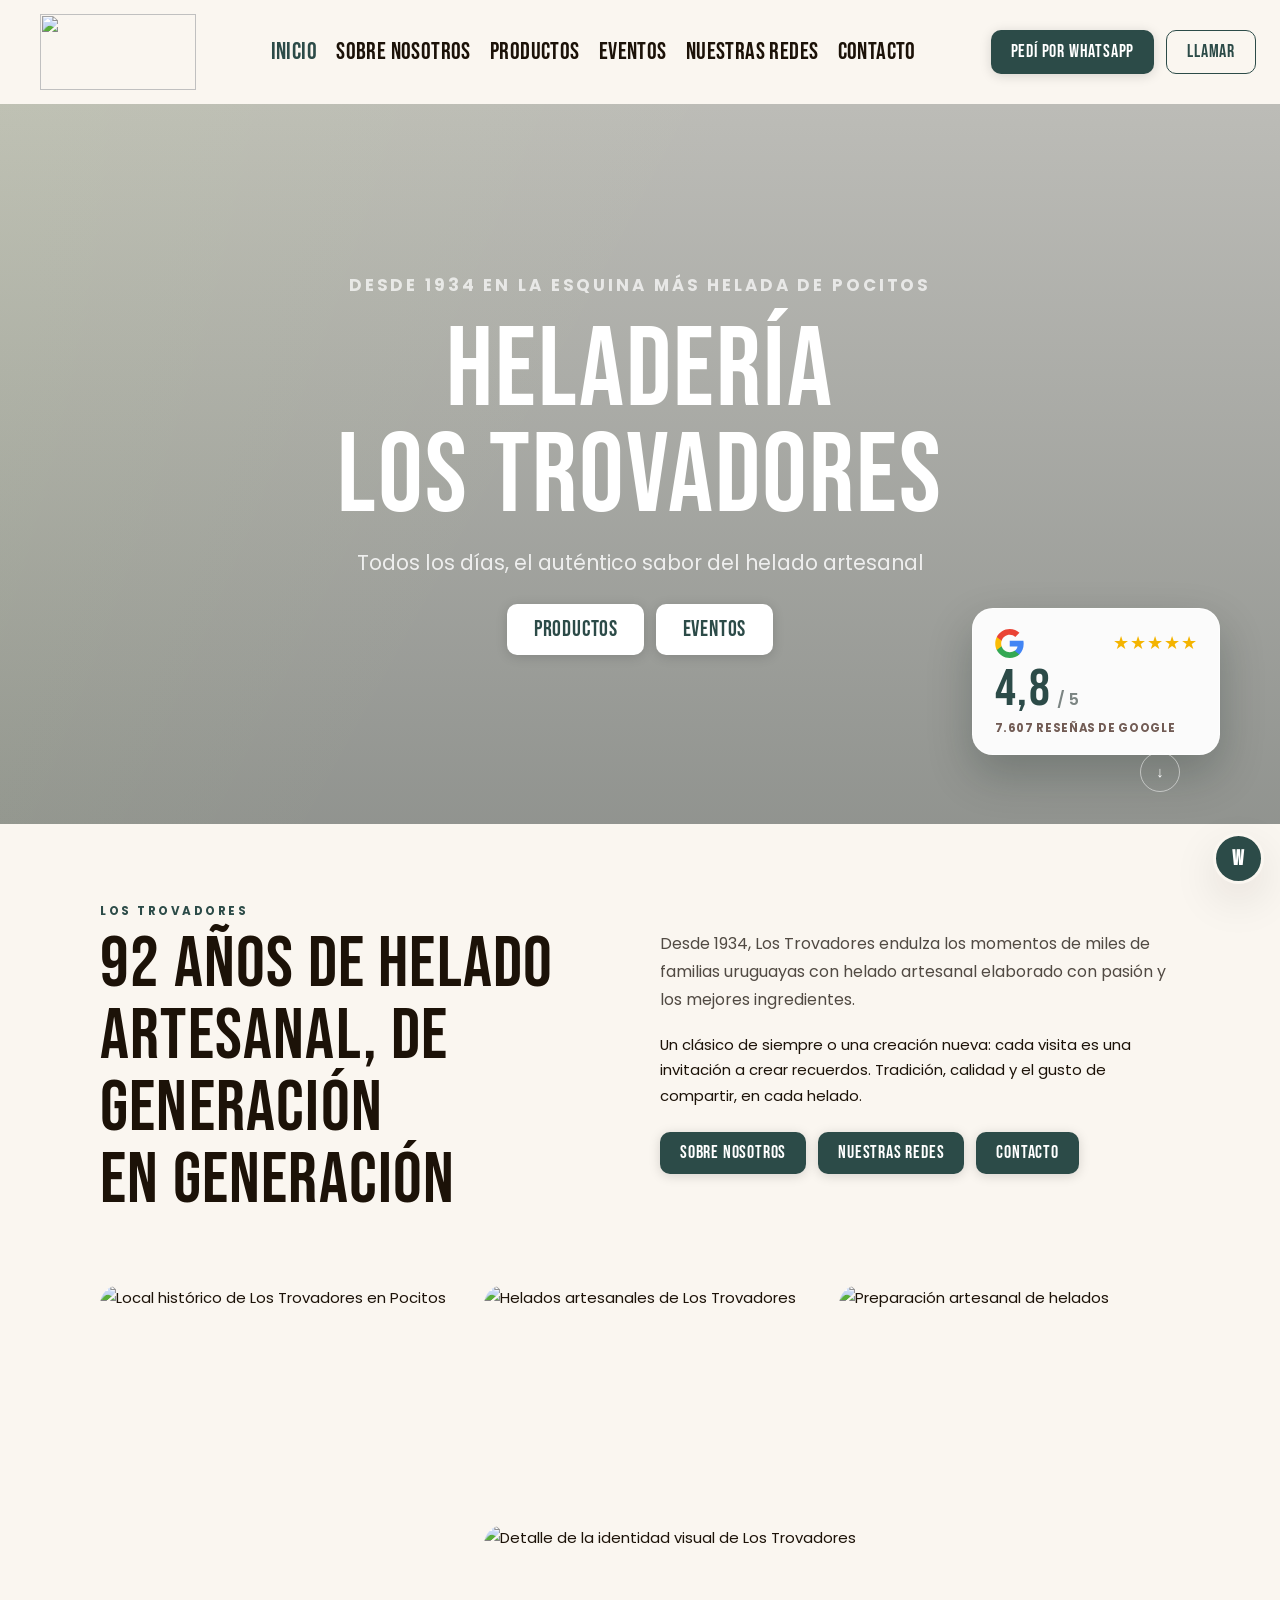
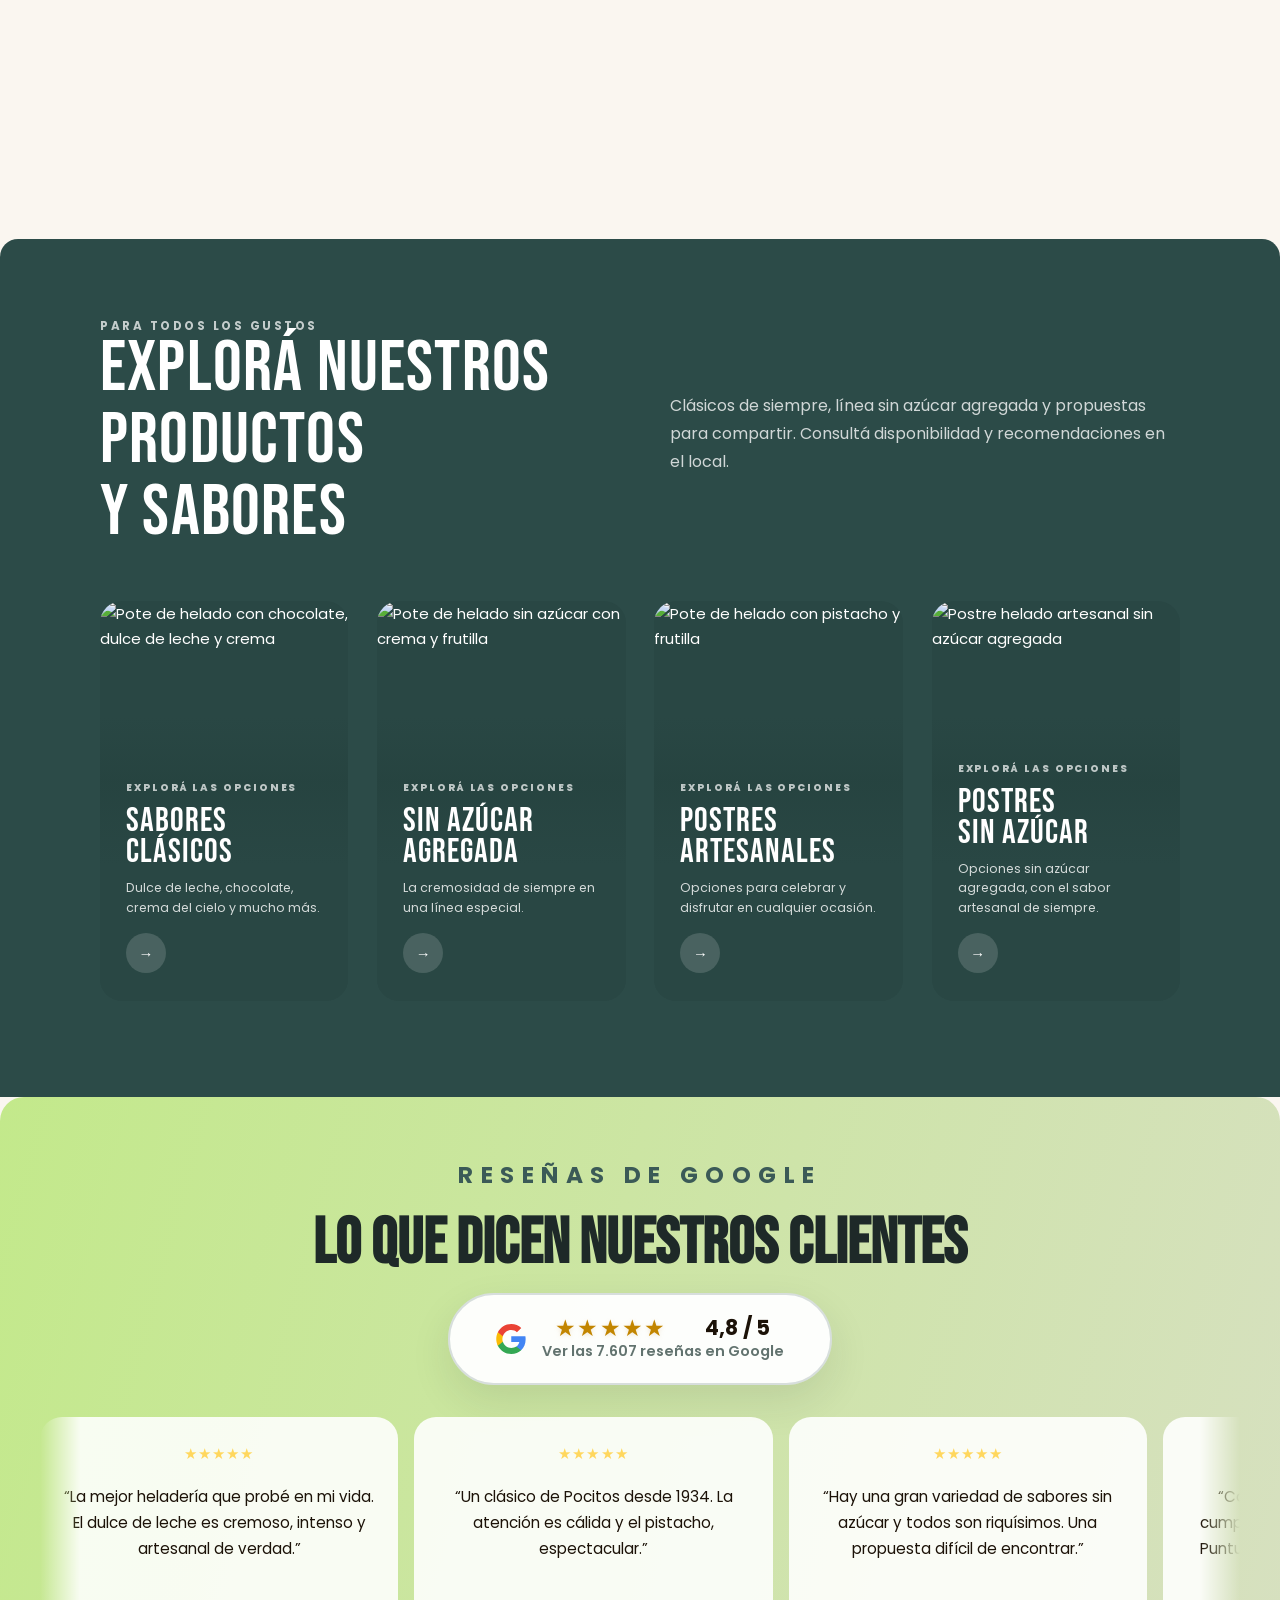
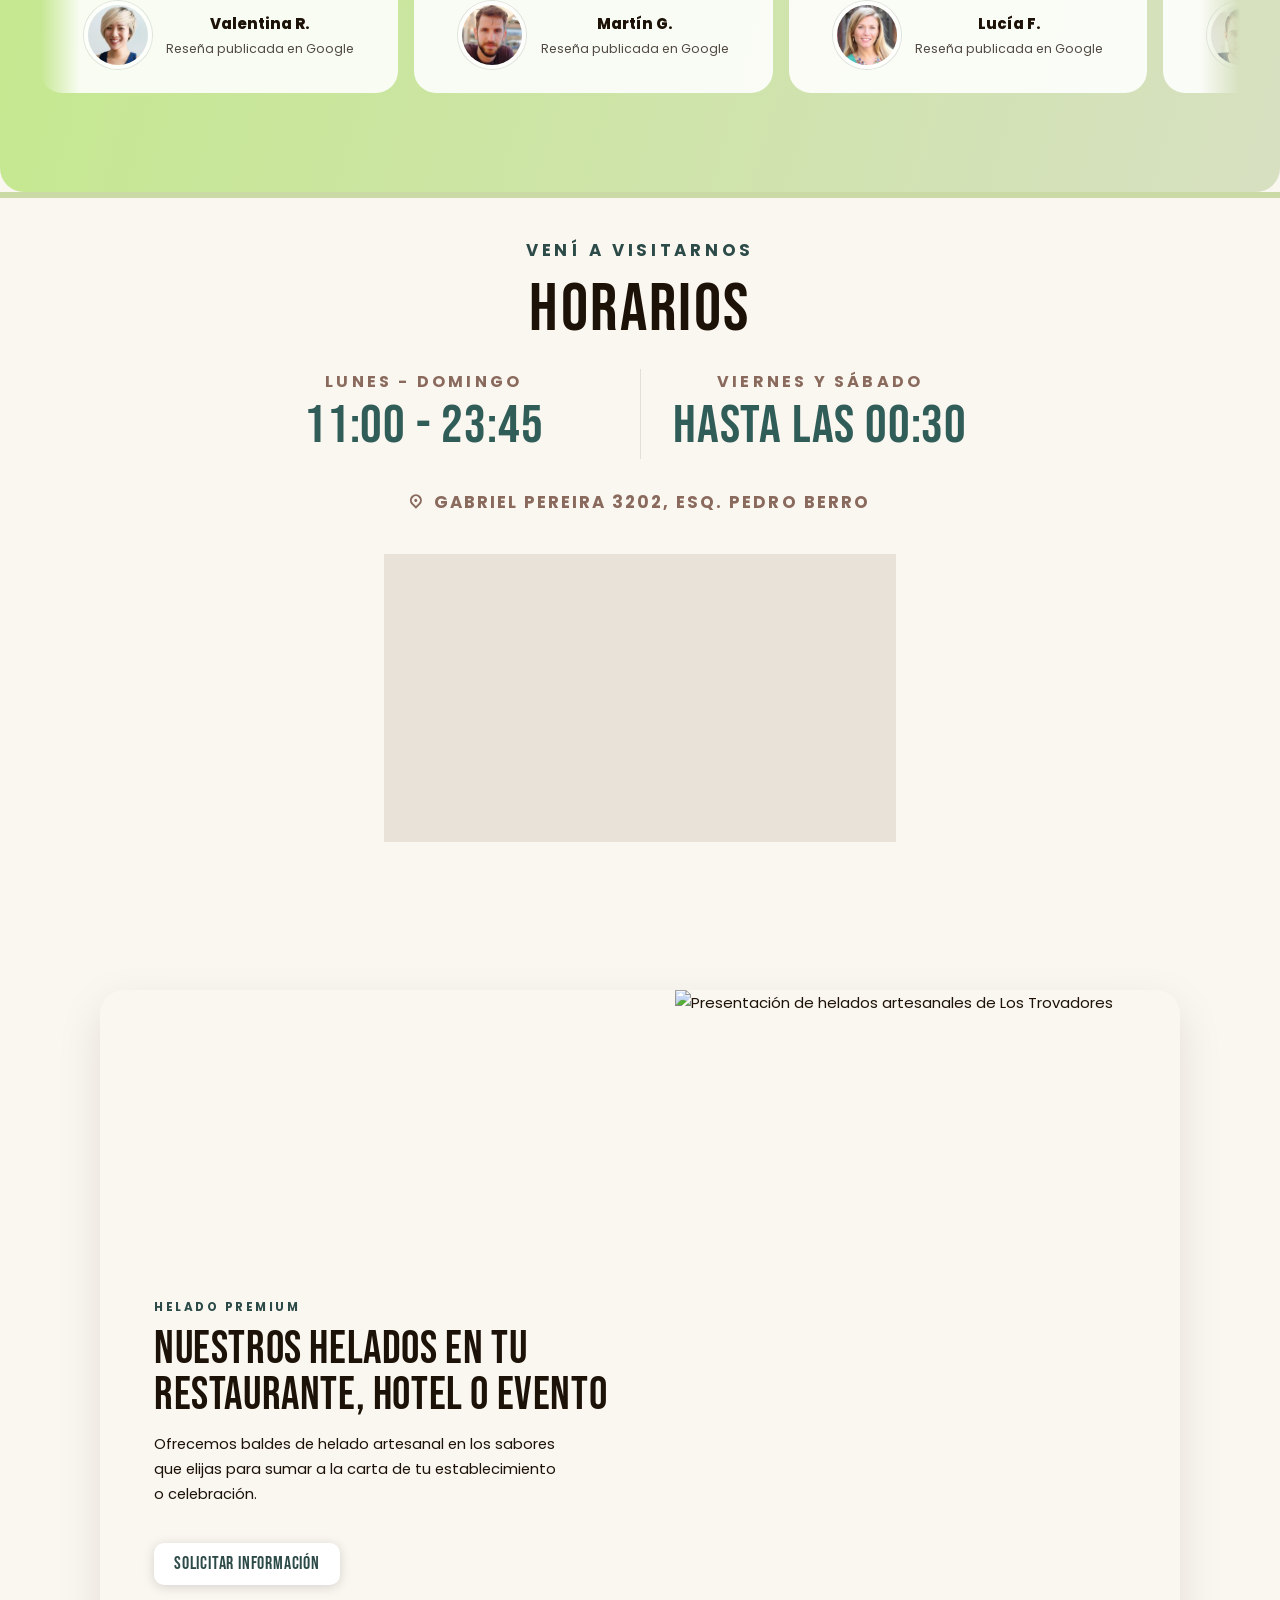
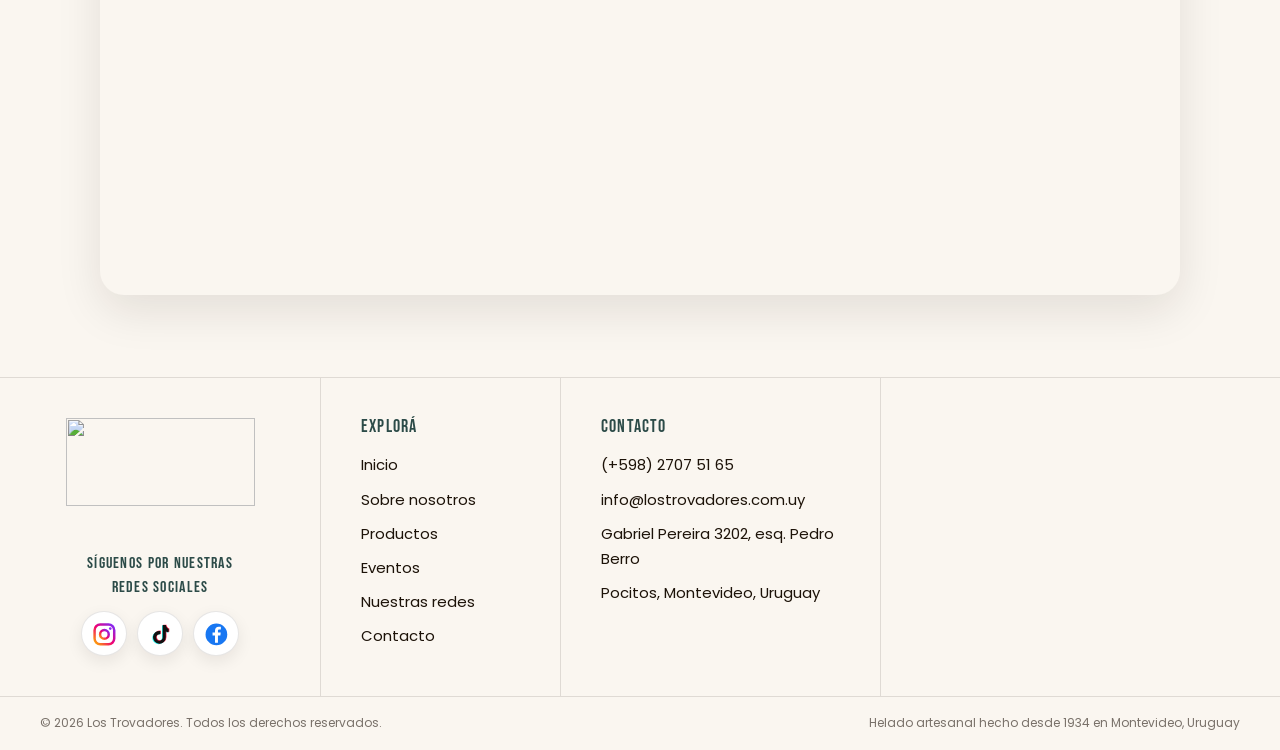
==== index.html @ 96ba6164 "Actualizar sitio Webtrova" ====
<!doctype html>
<html lang="es-UY">
  <head>
    <meta charset="utf-8">
    <meta name="viewport" content="width=device-width, initial-scale=1">
    <meta
      name="description"
      content="Heladería artesanal en Pocitos desde 1934. Descubrí los sabores, postres y propuestas para eventos de Los Trovadores."
    >
    <meta name="theme-color" content="#153a36">
    <meta property="og:type" content="website">
    <meta property="og:locale" content="es_UY">
    <meta property="og:site_name" content="Heladería Los Trovadores">
    <meta property="og:title" content="Heladería Los Trovadores | Artesanal desde 1934">
    <meta
      property="og:description"
      content="El auténtico sabor del helado artesanal en la esquina más helada de Pocitos."
    >
    <meta property="og:image" content="https://lostrovadores.com.uy/assets/og.png">
    <meta property="og:image:alt" content="Los Trovadores, heladería artesanal desde 1934">
    <meta name="twitter:card" content="summary_large_image">
    <link rel="canonical" href="https://lostrovadores.com.uy/">
    <link rel="stylesheet" href="assets/styles.css">
    <title>Heladería Los Trovadores | Helado artesanal en Pocitos</title>
    <script type="application/ld+json">
      {
        "@context": "https://schema.org",
        "@type": ["IceCreamShop", "LocalBusiness"],
        "name": "Heladería Los Trovadores",
        "description": "Heladería artesanal en Pocitos desde 1934.",
        "url": "https://lostrovadores.com.uy/",
        "telephone": "+59827075165",
        "email": "info@lostrovadores.com.uy",
        "foundingDate": "1934",
        "address": {
          "@type": "PostalAddress",
          "streetAddress": "Gabriel Pereira 3202, esquina Pedro Berro",
          "addressLocality": "Montevideo",
          "addressRegion": "Montevideo",
          "addressCountry": "UY"
        },
        "sameAs": [
          "https://www.instagram.com/heladerialostrovadores/",
          "https://www.facebook.com/heladeria.lostrovadores",
          "https://www.tiktok.com/@heladerialostrovadores"
        ],
        "openingHoursSpecification": [
          {
            "@type": "OpeningHoursSpecification",
            "dayOfWeek": [
              "Monday",
              "Tuesday",
              "Wednesday",
              "Thursday",
              "Sunday"
            ],
            "opens": "11:00",
            "closes": "23:45"
          },
          {
            "@type": "OpeningHoursSpecification",
            "dayOfWeek": ["Friday", "Saturday"],
            "opens": "11:00",
            "closes": "00:30"
          }
        ]
      }
    </script>
    <script src="assets/components.js" defer></script>
    <script src="assets/main.js" defer></script>
  </head>
  <body data-page="inicio">
    <site-header></site-header>

    <main id="contenido">
      <section
        class="hero"
        style="--hero-image: url('https://framerusercontent.com/images/xLcZlOg9eMD724HGC62vazBzBk.jpg?height=1080&width=1920')"
        aria-labelledby="titulo-principal"
      >
        <div class="container hero__content">
          <div class="hero__copy">
            <span class="eyebrow">Desde 1934 en la esquina más helada de Pocitos</span>
            <h1 class="display-title" id="titulo-principal">
              Heladería<br>Los Trovadores
            </h1>
            <p class="hero__lead">
              Todos los días, el auténtico sabor del helado artesanal
            </p>
            <div class="button-row">
              <a class="button button--light" href="productos.html">PRODUCTOS</a>
              <a class="button button--light" href="eventos.html">EVENTOS</a>
            </div>
          </div>
          <a
            class="hero__meta"
            href="https://share.google/g5HVUBpzcsd5Ws56V"
            target="_blank"
            rel="noopener"
            aria-label="Ver las reseñas de Los Trovadores en Google"
          >
            <span class="hero__google-top">
              <img
                src="assets/google-g.svg"
                alt=""
                width="30"
                height="30"
              >
              <span class="hero__stars" aria-hidden="true">★★★★★</span>
            </span>
            <span class="hero__rating">
              <strong class="hero__score" data-google-rating-value>4,8</strong>
              <span>/ 5</span>
            </span>
            <span class="hero__review-label">
              <span data-google-review-count>7.607 reseñas</span> de Google
            </span>
          </a>
        </div>
        <a class="scroll-cue" href="#historia" aria-label="Continuar hacia nuestra historia">↓</a>
      </section>

      <section class="section" id="historia">
        <div class="container">
          <div class="history-intro">
            <div class="stack reveal">
              <span class="eyebrow">Los Trovadores</span>
              <h2 class="section-title">
                <span data-years-since>92</span> años de helado artesanal,
                de generación en generación
              </h2>
            </div>
            <div class="history-copy reveal">
              <p class="lead">
                Desde 1934, Los Trovadores endulza los momentos de miles de
                familias uruguayas con helado artesanal elaborado con pasión y
                los mejores ingredientes.
              </p>
              <p>
                Un clásico de siempre o una creación nueva: cada visita es una
                invitación a crear recuerdos. Tradición, calidad y el gusto de
                compartir, en cada helado.
              </p>
              <div class="button-row">
                <a class="button" href="sobre-nosotros.html">Sobre nosotros</a>
                <a class="button" href="nuestras-redes.html">Nuestras redes</a>
                <a class="button" href="contacto.html">Contacto</a>
              </div>
            </div>
          </div>
          <div class="history-gallery reveal">
            <figure class="history-gallery__main">
              <img
                src="https://framerusercontent.com/images/WuEVEBK05A682aDUcIZg41OErCg.jpg?scale-down-to=1024&width=1206&height=1207"
                alt="Local histórico de Los Trovadores en Pocitos"
                width="1206"
                height="1207"
                loading="lazy"
              >
            </figure>
            <figure>
              <img
                src="https://framerusercontent.com/images/QqnQxNs3JbTOHIs84QcMrcyNIo.png?scale-down-to=1024&width=1700&height=1150"
                alt="Helados artesanales de Los Trovadores"
                width="1700"
                height="1150"
                loading="lazy"
              >
            </figure>
            <figure>
              <img
                src="https://framerusercontent.com/images/IWJgQJa4BXL2USO2zlEw7VdBsc.jpg?scale-down-to=1024&width=7360&height=4912"
                alt="Preparación artesanal de helados"
                width="7360"
                height="4912"
                loading="lazy"
              >
            </figure>
            <figure class="history-gallery__wide">
              <img
                src="https://framerusercontent.com/images/Q09mhuqXKcaIkXn3WHVzGgBMk.png?scale-down-to=2048&width=2288&height=654"
                alt="Detalle de la identidad visual de Los Trovadores"
                width="2288"
                height="654"
                loading="lazy"
              >
            </figure>
          </div>
        </div>
      </section>

      <section class="section section--forest" aria-labelledby="productos-titulo">
        <div class="container">
          <div class="reveal">
            <span class="eyebrow">Para todos los gustos</span>
            <h2 class="section-title" id="productos-titulo">
              Explorá nuestros productos y sabores
            </h2>
            <p class="lead">
              Clásicos de siempre, línea sin azúcar agregada y propuestas para
              compartir. Consultá disponibilidad y recomendaciones en el local.
            </p>
          </div>
          <div class="cards">
            <a class="product-card reveal" href="productos.html#sabores">
              <img
                src="https://framerusercontent.com/images/tLF7HAoH3oB400MAR6UXvbUzAg.jpg?scale-down-to=512&width=925&height=631"
                alt="Pote de helado con chocolate, dulce de leche y crema"
                width="925"
                height="631"
                loading="lazy"
              >
              <div class="product-card__body">
                <span class="tag">Explorá las opciones</span>
                <h3>Sabores clásicos</h3>
                <p>Dulce de leche, chocolate, crema del cielo y mucho más.</p>
                <span class="product-card__arrow" aria-hidden="true">→</span>
              </div>
            </a>
            <a class="product-card reveal" href="productos.html#sabores">
              <img
                src="https://framerusercontent.com/images/mAQeorCaGy64Ud2JTo4qqMfhxYg.jpg?scale-down-to=512&width=870&height=593"
                alt="Pote de helado sin azúcar con crema y frutilla"
                width="870"
                height="593"
                loading="lazy"
              >
              <div class="product-card__body">
                <span class="tag">Explorá las opciones</span>
                <h3>Sin azúcar agregada</h3>
                <p>La cremosidad de siempre en una línea especial.</p>
                <span class="product-card__arrow" aria-hidden="true">→</span>
              </div>
            </a>
            <a class="product-card reveal" href="productos.html#sabores">
              <img
                src="https://framerusercontent.com/images/YqGpZfw3667mxuyRanqvlgAY8I.jpg?scale-down-to=512&width=910&height=620"
                alt="Pote de helado con pistacho y frutilla"
                width="910"
                height="620"
                loading="lazy"
              >
              <div class="product-card__body">
                <span class="tag">Explorá las opciones</span>
                <h3>Postres artesanales</h3>
                <p>Opciones para celebrar y disfrutar en cualquier ocasión.</p>
                <span class="product-card__arrow" aria-hidden="true">→</span>
              </div>
            </a>
            <a class="product-card reveal" href="productos.html#sabores">
              <img
                src="https://framerusercontent.com/images/YqGpZfw3667mxuyRanqvlgAY8I.jpg?scale-down-to=512&width=910&height=620"
                alt="Postre helado artesanal sin azúcar agregada"
                width="910"
                height="620"
                loading="lazy"
              >
              <div class="product-card__body">
                <span class="tag">Explorá las opciones</span>
                <h3>Postres sin azúcar</h3>
                <p>Opciones sin azúcar agregada, con el sabor artesanal de siempre.</p>
                <span class="product-card__arrow" aria-hidden="true">→</span>
              </div>
            </a>
          </div>
        </div>
      </section>

      <section
        class="section section--lime reviews-section"
        aria-labelledby="resenas-titulo"
      >
        <div class="container">
          <div class="reviews-head reveal">
            <div>
              <span class="eyebrow">Reseñas de Google</span>
              <h2 class="section-title" id="resenas-titulo">
                Lo que dicen nuestros clientes
              </h2>
            </div>
          </div>
          <div class="reviews-summary-row reveal">
            <a
              class="review-summary"
              href="https://share.google/g5HVUBpzcsd5Ws56V"
              target="_blank"
              rel="noopener"
              aria-label="Ver todas las reseñas de Los Trovadores en Google"
            >
              <span class="review-summary__logo" aria-hidden="true">
                <img
                  src="assets/google-g.svg"
                  alt=""
                  width="32"
                  height="32"
                >
              </span>
              <span class="review-summary__copy">
                <span class="review-summary__stars" aria-hidden="true">
                  <i>★</i><i>★</i><i>★</i><i>★</i><i>★</i>
                </span>
                <strong data-google-rating>4,8 / 5</strong>
                <small>
                  Ver las
                  <span data-google-review-count>7.607 reseñas</span>
                  en Google
                </small>
              </span>
            </a>
          </div>
          <p
            class="reviews-note"
            data-google-status
            role="status"
            aria-live="polite"
          >
            Últimas reseñas de Google, ordenadas por fecha.
          </p>
          <div
            class="review-marquee"
            role="region"
            tabindex="0"
            aria-label="Reseñas destacadas en movimiento continuo; enfocá esta sección para pausar"
          >
            <div class="review-track" data-google-reviews>
              <article class="review-card">
                <div class="hero__stars" aria-label="5 de 5 estrellas">★★★★★</div>
                <blockquote>
                  “La mejor heladería que probé en mi vida. El dulce de leche es
                  cremoso, intenso y artesanal de verdad.”
                </blockquote>
                <div class="review-author">
                  <img
                    src="assets/resenas/valentina-r.jpg"
                    alt=""
                    width="128"
                    height="128"
                    loading="lazy"
                  >
                  <div>
                    <cite>Valentina R.</cite>
                    <small>Reseña publicada en Google</small>
                  </div>
                </div>
              </article>
              <article class="review-card">
                <div class="hero__stars" aria-label="5 de 5 estrellas">★★★★★</div>
                <blockquote>
                  “Un clásico de Pocitos desde 1934. La atención es cálida y el
                  pistacho, espectacular.”
                </blockquote>
                <div class="review-author">
                  <img
                    src="assets/resenas/martin-g.jpg"
                    alt=""
                    width="128"
                    height="128"
                    loading="lazy"
                  >
                  <div>
                    <cite>Martín G.</cite>
                    <small>Reseña publicada en Google</small>
                  </div>
                </div>
              </article>
              <article class="review-card">
                <div class="hero__stars" aria-label="5 de 5 estrellas">★★★★★</div>
                <blockquote>
                  “Hay una gran variedad de sabores sin azúcar y todos son
                  riquísimos. Una propuesta difícil de encontrar.”
                </blockquote>
                <div class="review-author">
                  <img
                    src="assets/resenas/lucia-f.jpg"
                    alt=""
                    width="128"
                    height="128"
                    loading="lazy"
                  >
                  <div>
                    <cite>Lucía F.</cite>
                    <small>Reseña publicada en Google</small>
                  </div>
                </div>
              </article>
              <article class="review-card">
                <div class="hero__stars" aria-label="5 de 5 estrellas">★★★★★</div>
                <blockquote>
                  “Contratamos el servicio para un cumpleaños y fue el éxito de
                  la fiesta. Puntuales y con el helado impecable.”
                </blockquote>
                <div class="review-author">
                  <img
                    src="assets/resenas/diego-p.jpg"
                    alt=""
                    width="128"
                    height="128"
                    loading="lazy"
                  >
                  <div>
                    <cite>Diego P.</cite>
                    <small>Reseña publicada en Google</small>
                  </div>
                </div>
              </article>
              <article class="review-card">
                <div class="hero__stars" aria-label="5 de 5 estrellas">★★★★★</div>
                <blockquote>
                  “Fuimos en familia y cada uno encontró su sabor. La frutilla y
                  el chocolate fueron nuestros favoritos.”
                </blockquote>
                <div class="review-author">
                  <img
                    src="assets/resenas/sofia-m.jpg"
                    alt=""
                    width="128"
                    height="128"
                    loading="lazy"
                  >
                  <div>
                    <cite>Sofía M.</cite>
                    <small>Reseña publicada en Google</small>
                  </div>
                </div>
              </article>
              <article class="review-card">
                <div class="hero__stars" aria-label="5 de 5 estrellas">★★★★★</div>
                <blockquote>
                  “Excelente atención y muy buena calidad. Se nota la tradición
                  en cada gusto; siempre volvemos.”
                </blockquote>
                <div class="review-author">
                  <img
                    src="assets/resenas/rodrigo-s.jpg"
                    alt=""
                    width="128"
                    height="128"
                    loading="lazy"
                  >
                  <div>
                    <cite>Rodrigo S.</cite>
                    <small>Reseña publicada en Google</small>
                  </div>
                </div>
              </article>
            </div>
          </div>
        </div>
      </section>

      <section class="section visit-hours-section" aria-labelledby="visita-titulo">
        <div class="container visit-section reveal">
          <div class="visit-section__header">
            <span class="eyebrow">Vení a visitarnos</span>
            <h2 class="section-title section-title--small" id="visita-titulo">
              Horarios
            </h2>
          </div>
          <div class="visit-section__grid">
            <div class="visit-section__copy">
              <dl class="hours-list">
                <div>
                  <dt>Lunes - Domingo</dt>
                  <dd>11:00 - 23:45</dd>
                </div>
                <div>
                  <dt>Viernes y Sábado</dt>
                  <dd>Hasta las 00:30</dd>
                </div>
              </dl>
              <address>
                <a
                  class="visit-address"
                  href="https://www.google.com/maps/search/?api=1&query=Helader%C3%ADa+Los+Trovadores+Gabriel+Pereira+3202+Montevideo"
                  target="_blank"
                  rel="noopener"
                >
                  <span class="visit-address__pin" aria-hidden="true"></span>
                  <span>Gabriel Pereira 3202, esq. Pedro Berro</span>
                </a>
              </address>
            </div>
            <div class="map-embed">
              <iframe
                src="https://maps.google.com/maps?q=Gabriel%20Pereira%203202%20Montevideo&t=&z=15&ie=UTF8&iwloc=&output=embed"
                title="Mapa de Heladería Los Trovadores"
                loading="lazy"
                referrerpolicy="no-referrer-when-downgrade"
              ></iframe>
            </div>
          </div>
        </div>
      </section>

      <business-cta></business-cta>
    </main>

    <site-footer></site-footer>
  </body>
</html>
---- assets/styles.css ----
@import url("https://fonts.googleapis.com/css2?family=Bebas+Neue&family=Poppins:wght@400;500;600;700;800;900&display=swap");

@layer reset, tokens, base, components, sections, utilities, responsive, framer-match;

@layer reset {
  *,
  *::before,
  *::after {
    box-sizing: border-box;
  }

  html {
    scroll-behavior: smooth;
  }

  body,
  h1,
  h2,
  h3,
  p,
  figure,
  blockquote,
  dl,
  dd {
    margin: 0;
  }

  ul,
  ol {
    margin: 0;
    padding: 0;
    list-style: none;
  }

  img,
  picture {
    display: block;
    max-width: 100%;
  }

  button,
  input,
  textarea,
  select {
    font: inherit;
  }

  button,
  a {
    -webkit-tap-highlight-color: transparent;
  }
}

@layer framer-match {
  .section.visit-hours-section {
    padding-block: 2.65rem 5rem;
    background: var(--cream-100);
    border-top: 0.4rem solid #cad9a5;
  }

  .visit-hours-section .visit-section {
    width: min(calc(100% - 2rem), 67.5rem);
    gap: 1.8rem;
  }

  .visit-hours-section .visit-section__header .eyebrow {
    color: var(--forest-900);
    font-family: var(--body);
    font-size: 0.75rem;
    font-weight: 700;
    letter-spacing: 0.22em;
    line-height: 1.2;
    text-transform: uppercase;
  }

  .visit-hours-section .visit-section__header .section-title {
    margin-top: 1.15rem;
    color: var(--ink);
    font-family: var(--display);
    font-size: clamp(3.75rem, 6vw, 4.25rem);
    font-weight: 400;
    letter-spacing: 0.035em;
    line-height: 0.9;
    text-transform: uppercase;
  }

  .visit-hours-section .visit-section__grid {
    display: grid;
    grid-template-columns: 1fr;
    justify-items: center;
    gap: 0.75rem;
  }

  .visit-hours-section .visit-section__copy {
    display: grid;
    width: 100%;
    justify-items: center;
    gap: 2rem;
  }

  .visit-hours-section .hours-list {
    display: grid;
    width: min(100%, 46rem);
    grid-template-columns: repeat(2, minmax(0, 1fr));
  }

  .visit-hours-section .hours-list div {
    display: grid;
    justify-items: center;
    gap: 0.55rem;
    padding: 0.2rem 2rem 0.35rem;
    color: var(--ink);
    border: 0;
    text-align: center;
  }

  .visit-hours-section .hours-list div + div {
    border-left: 1px solid rgb(28 18 8 / 10%);
  }

  .visit-hours-section .hours-list dt {
    color: #896a5d;
    font-family: var(--body);
    font-size: 0.75rem;
    font-weight: 700;
    letter-spacing: 0.2em;
    line-height: 1.2;
    text-transform: uppercase;
  }

  .visit-hours-section .hours-list dd {
    color: #315d58;
    font-family: var(--display);
    font-size: clamp(2.75rem, 5.25vw, 3.35rem);
    font-weight: 400;
    letter-spacing: 0.015em;
    line-height: 1;
    white-space: nowrap;
  }

  .visit-hours-section address {
    color: #896a5d;
    font-family: var(--body);
    font-size: 0.75rem;
    font-weight: 700;
    letter-spacing: 0.16em;
    line-height: 1.35;
    text-transform: uppercase;
  }

  .visit-address {
    display: inline-flex;
    align-items: center;
    justify-content: center;
    gap: 0.7rem;
  }

  .visit-address__pin {
    position: relative;
    width: 0.78rem;
    height: 0.78rem;
    flex: 0 0 auto;
    border: 2px solid currentColor;
    border-radius: 50% 50% 50% 0;
    transform: translateY(-0.12rem) rotate(-45deg);
  }

  .visit-address__pin::after {
    position: absolute;
    top: 50%;
    left: 50%;
    width: 0.2rem;
    height: 0.2rem;
    content: "";
    background: currentColor;
    border-radius: 50%;
    transform: translate(-50%, -50%);
  }

  .visit-hours-section .map-embed,
  .visit-hours-section .map-embed iframe {
    width: min(100%, 37.5rem);
    min-height: 22.5rem;
    border-radius: 0;
    box-shadow: none;
  }

  @media (max-width: 42rem) {
    .section.visit-hours-section {
      padding-block: 2.75rem 4rem;
    }

    .visit-hours-section .visit-section {
      gap: 2.25rem;
    }

    .visit-hours-section .visit-section__header .section-title {
      font-size: clamp(3.35rem, 17vw, 4.1rem);
    }

    .visit-hours-section .visit-section__copy {
      gap: 1.75rem;
    }

    .visit-hours-section .hours-list {
      width: 100%;
      grid-template-columns: 1fr;
      gap: 1.5rem;
    }

    .visit-hours-section .hours-list div {
      padding: 0;
    }

    .visit-hours-section .hours-list div + div {
      padding-top: 1.5rem;
      border-top: 1px solid rgb(28 18 8 / 10%);
      border-left: 0;
    }

    .visit-hours-section .hours-list dd {
      font-size: clamp(2.7rem, 13vw, 3.25rem);
    }

    .visit-hours-section address {
      max-width: 25rem;
      font-size: 0.68rem;
      text-align: center;
    }

    .visit-address {
      align-items: flex-start;
    }

    .visit-hours-section .map-embed,
    .visit-hours-section .map-embed iframe {
      min-height: clamp(18rem, 75vw, 22.5rem);
    }
  }
}

@layer framer-match {
  :root {
    --ink: #1c1208;
    --ink-soft: #514a43;
    --forest-950: #223d3a;
    --forest-900: #2c4b48;
    --forest-800: #2c4b48;
    --forest-700: #3a5e5a;
    --cream-100: #faf6f0;
    --cream-200: #f5f1ea;
    --cream-300: #e9e2d8;
    --lime-200: #b4e85a;
    --lime-300: #b4e85a;
    --display: "Bebas Neue";
    --body: "Poppins";
    --container: 67.5rem;
    --header-height: 6.5rem;
    --radius-sm: 0.625rem;
    --radius-md: 1.375rem;
    --radius-lg: 1.5rem;
    --shadow-sm: 0 2px 12px rgb(0 0 0 / 15%);
    --shadow-md: 0 16px 45px rgb(28 18 8 / 10%);
  }

  body {
    color: var(--ink);
    background: var(--cream-100);
    font-family: var(--body);
    font-size: 0.93rem;
    line-height: 1.7;
  }

  h1,
  h2,
  h3 {
    font-family: var(--display);
    font-weight: 400;
    letter-spacing: 0.075rem;
    line-height: 1;
  }

  .container {
    width: min(calc(100% - 2rem), var(--container));
  }

  .section {
    padding-block: 5rem 6rem;
  }

  .announcement {
    display: none;
  }

  .site-header {
    background: rgb(250 246 240 / 94%);
    border-bottom: 0;
    backdrop-filter: none;
  }

  .site-nav.container {
    display: grid;
    grid-template-columns: auto minmax(0, 1fr) auto;
    width: 100%;
    max-width: none;
    min-height: 6.5rem;
    align-items: center;
    column-gap: clamp(1.25rem, 2.6vw, 3.5rem);
    padding: 0.875rem 1.5rem 0.875rem 2.5rem;
  }

  .brand {
    min-width: 9.75rem;
    justify-self: start;
    margin-right: 0;
    color: var(--forest-900);
  }

  .brand__logo {
    width: 9.75rem;
    height: 4.75rem;
    object-fit: contain;
  }

  .brand__mark,
  .brand__copy {
    display: none;
  }

  .nav-links {
    justify-self: center;
    gap: clamp(1rem, 1.5vw, 1.85rem);
  }

  .nav-links a {
    padding-block: 1.6rem;
    color: var(--ink);
    font-family: var(--display);
    font-size: 1.5rem;
    font-weight: 400;
    letter-spacing: 0.025rem;
    line-height: 1;
    white-space: nowrap;
  }

  .nav-links a::after {
    bottom: 1.05rem;
    height: 1px;
  }

  .nav-links a[aria-current="page"] {
    color: var(--forest-900);
  }

  .nav-links a[aria-current="page"]::after {
    transform: scaleX(0);
  }

  .nav-actions {
    justify-self: end;
    gap: 0.75rem;
    margin-left: 0;
  }

  .nav-actions .button {
    min-height: 2.625rem;
    padding: 0.75rem 1.25rem;
    border-radius: var(--radius-sm);
    font-size: clamp(1.15rem, 1.45vw, 1.5rem);
  }

  .mobile-panel {
    display: none;
  }

  @media (max-width: 72rem) {
    :root {
      --header-height: 8rem;
    }

    .site-nav.container {
      display: flex;
      min-height: var(--header-height);
      gap: 1rem;
      padding: 0.75rem 2.25rem;
    }

    .brand {
      min-width: 11.5rem;
      margin-right: auto;
    }

    .brand__logo {
      width: 11.5rem;
      height: 5.5rem;
    }

    .nav-links,
    .nav-actions {
      display: none;
    }

    .menu-toggle {
      display: grid;
      width: 5.5rem;
      height: 5.5rem;
      margin-left: auto;
      background: var(--cream-300);
      border-radius: 50%;
    }

    .menu-toggle span,
    .menu-toggle::before,
    .menu-toggle::after {
      grid-area: 1 / 1;
      width: 2rem;
      height: 3px;
      background: var(--ink);
    }

    .menu-toggle::before {
      transform: translateY(-0.45rem);
    }

    .menu-toggle::after {
      transform: translateY(0.45rem);
    }

    .menu-toggle[aria-expanded="true"]::before {
      transform: rotate(45deg);
    }

    .menu-toggle[aria-expanded="true"]::after {
      transform: rotate(-45deg);
    }

    .mobile-panel {
      position: fixed;
      inset: var(--header-height) 0 0;
      display: flex;
      overflow-y: auto;
      flex-direction: column;
      gap: 1.5rem;
      padding: 1rem 2.25rem 3.5rem;
      color: var(--ink);
      background: var(--cream-100);
      visibility: hidden;
      opacity: 0;
      transform: translateY(-0.75rem);
      transition:
        visibility 220ms ease,
        opacity 220ms ease,
        transform 220ms ease;
    }

    .mobile-panel.is-open {
      visibility: visible;
      opacity: 1;
      transform: none;
    }

    .mobile-links {
      display: grid;
      justify-items: center;
      gap: 1rem;
      text-align: center;
    }

    .mobile-panel a:not(.button) {
      padding-block: 0.35rem;
      font-family: var(--display);
      font-size: clamp(2.25rem, 5vw, 2.75rem);
      font-weight: 400;
      line-height: 1;
      text-transform: uppercase;
    }

    .mobile-panel a[aria-current="page"] {
      color: var(--ink);
    }

    .mobile-actions {
      display: grid;
      gap: 0.75rem;
      margin-top: auto;
    }

    .mobile-actions .button {
      width: 100%;
      min-height: 4.75rem;
      border: 3px solid var(--forest-900);
      border-radius: var(--radius-md);
      font-family: var(--display);
      font-size: 2rem;
      font-weight: 400;
      letter-spacing: 0.035em;
      box-shadow: var(--shadow-sm);
    }

    .mobile-actions .button::after {
      display: none;
    }

    .mobile-actions .button--outline {
      color: var(--forest-900);
      background: transparent;
    }
  }

  @media (max-width: 36rem) {
    :root {
      --header-height: 6.25rem;
    }

    .site-nav.container {
      padding-inline: 1.25rem;
    }

    .brand {
      min-width: 8.75rem;
    }

    .brand__logo {
      width: 8.75rem;
      height: 4.5rem;
    }

    .menu-toggle {
      width: 3.75rem;
      height: 3.75rem;
    }

    .menu-toggle span,
    .menu-toggle::before,
    .menu-toggle::after {
      width: 1.65rem;
    }

    .mobile-panel {
      gap: 1rem;
      padding: 0.75rem 1.25rem 1.5rem;
    }

    .mobile-links {
      gap: 0.55rem;
    }

    .mobile-panel a:not(.button) {
      font-size: clamp(1.8rem, 8.5vw, 2.35rem);
    }

    .mobile-actions {
      gap: 0.6rem;
    }

    .mobile-actions .button {
      min-height: 3.75rem;
      font-size: 1.65rem;
    }
  }

  .eyebrow {
    gap: 0;
    color: var(--forest-900);
    font-family: var(--body);
    font-size: 0.7375rem;
    font-weight: 700;
    letter-spacing: 0.15625rem;
  }

  .eyebrow::before {
    display: none;
  }

  .section-title {
    max-width: 31.875rem;
    margin-top: 0;
    font-family: var(--display);
    font-size: 4.5rem;
    font-weight: 400;
    letter-spacing: 0.075rem;
    line-height: 1;
  }

  .section-title--small {
    font-size: 4.5rem;
  }

  .lead {
    color: var(--ink-soft);
    font-family: var(--body);
    font-size: 1rem;
    line-height: 1.75;
  }

  .button-row {
    gap: 0.75rem;
    margin-top: 1.5rem;
  }

  .button {
    min-height: 2.625rem;
    padding: 0.75rem 1.25rem;
    color: #fff;
    background: var(--forest-900);
    border: 0;
    border-radius: 0.625rem;
    font-family: var(--display);
    font-size: 1.125rem;
    font-weight: 400;
    letter-spacing: 0.05rem;
    box-shadow: var(--shadow-sm);
  }

  .button::after {
    display: none;
  }

  .button:hover {
    background: #385b57;
    box-shadow: var(--shadow-sm);
  }

  .button--light {
    color: var(--forest-900);
    background: #fff;
    border: 0;
  }

  .button--outline {
    color: var(--forest-900);
    background: transparent;
    border: 1px solid var(--forest-900);
    box-shadow: none;
  }

  .hero {
    min-height: 45rem;
    align-items: center;
    background:
      linear-gradient(0deg, rgb(11 22 20 / 44%), rgb(11 22 20 / 26%)),
      var(--hero-image) center / cover no-repeat;
  }

  .hero__content {
    position: relative;
    display: grid;
    grid-template-columns: 1fr;
    padding-block: 4rem;
  }

  .hero__copy {
    width: 100%;
    max-width: 53.875rem;
    margin-inline: auto;
    text-align: center;
  }

  .hero .eyebrow {
    color: rgb(255 255 255 / 70%);
  }

  .hero .display-title {
    max-width: none;
    margin-block: 1.25rem 1rem;
    font-family: var(--display);
    font-size: 7rem;
    font-weight: 400;
    letter-spacing: 0.125rem;
    line-height: 0.95;
  }

  .hero__lead {
    max-width: 37.5rem;
    margin-inline: auto;
    color: rgb(255 255 255 / 82%);
    font-size: 1.15rem;
    line-height: 1.6;
  }

  .hero .button-row {
    justify-content: center;
  }

  .hero__meta {
    position: absolute;
    right: -2.5rem;
    bottom: -2.25rem;
    display: grid;
    width: 15.5rem;
    min-height: 9.15rem;
    align-self: end;
    gap: 0.3rem;
    margin: 0;
    padding: 1.2rem 1.35rem 1.1rem;
    color: var(--forest-900);
    background: rgb(255 255 255 / 96%);
    border: 1px solid rgb(255 255 255 / 70%);
    border-radius: 1.3rem;
    box-shadow: 0 1.2rem 2.8rem rgb(7 24 22 / 24%);
    backdrop-filter: blur(10px);
    transition:
      transform 220ms var(--ease),
      box-shadow 220ms ease;
  }

  .hero__meta:hover {
    box-shadow: 0 1.5rem 3.2rem rgb(7 24 22 / 32%);
    transform: translateY(-0.25rem);
  }

  .hero__google-top {
    display: flex;
    align-items: center;
    justify-content: space-between;
    gap: 0.75rem;
  }

  .hero__google-top img {
    width: 1.85rem;
    height: 1.85rem;
  }

  .hero__google-top .hero__stars {
    color: #f4b400;
    font-size: 1.1rem;
    letter-spacing: 0.05em;
    line-height: 1;
  }

  .hero__rating {
    display: flex;
    align-items: baseline;
    gap: 0.35rem;
    line-height: 1;
  }

  .hero__score {
    font-family: var(--display);
    font-size: 3.25rem;
    font-weight: 400;
    letter-spacing: 0.03em;
  }

  .hero__rating > span {
    color: #7c8583;
    font-size: 1rem;
    font-weight: 600;
  }

  .hero__review-label {
    color: #725c55;
    font-size: 0.72rem;
    font-weight: 700;
    letter-spacing: 0.055em;
    line-height: 1.25;
    text-transform: uppercase;
  }

  .scroll-cue {
    width: 2.5rem;
    height: 2.5rem;
  }

  #historia {
    min-height: 63.4375rem;
    padding-block: 5rem;
  }

  .history-intro {
    display: grid;
    grid-template-columns: 30rem 1fr;
    gap: 5rem;
    align-items: start;
  }

  .history-intro .stack {
    gap: 0.65rem;
  }

  .history-copy {
    display: grid;
    align-content: start;
    gap: 1.1rem;
    padding-top: 1.65rem;
  }

  .history-copy .button-row {
    margin-top: 0.4rem;
  }

  .history-gallery {
    display: grid;
    grid-template-columns: 23.125rem 1fr 1fr;
    grid-template-rows: 14.125rem 12.3125rem;
    gap: 0.875rem;
    margin-top: 4.25rem;
  }

  .history-gallery figure {
    overflow: hidden;
    border-radius: 1.25rem;
  }

  .history-gallery img {
    width: 100%;
    height: 100%;
    object-fit: cover;
    transition: transform 700ms var(--ease);
  }

  .history-gallery figure:hover img {
    transform: scale(1.025);
  }

  .history-gallery__main {
    grid-row: 1 / 3;
  }

  .history-gallery__wide {
    grid-column: 2 / 4;
  }

  body[data-page="inicio"] .section--forest {
    min-height: 52.75rem;
    padding-block: 5rem 6rem;
    background: var(--forest-900);
    border-radius: 1.125rem 1.125rem 0 0;
  }

  body[data-page="inicio"] .section--forest > .container > .reveal {
    display: grid;
    grid-template-columns: 31.875rem 1fr;
    grid-template-rows: auto 1fr;
    column-gap: 3.75rem;
    padding-bottom: 3.25rem;
  }

  body[data-page="inicio"] .section--forest > .container > .reveal .eyebrow {
    grid-column: 1;
    grid-row: 1;
  }

  body[data-page="inicio"] .section--forest > .container > .reveal .section-title {
    grid-column: 1;
    grid-row: 2;
  }

  body[data-page="inicio"] .section--forest > .container > .reveal .lead {
    grid-column: 2;
    grid-row: 1 / 3;
    align-self: center;
  }

  .section--forest .eyebrow {
    color: rgb(255 255 255 / 72%);
  }

  .section--forest .lead {
    color: rgb(255 255 255 / 78%);
  }

  .cards {
    grid-template-columns: repeat(4, minmax(0, 1fr));
    gap: 1.8rem;
    margin-top: 0;
  }

  .product-card {
    min-height: 25rem;
    background: #294744;
    border-radius: 1.375rem;
    box-shadow: none;
  }

  .product-card img {
    position: absolute;
    top: 0;
    right: 0;
    left: 0;
    height: 10.5625rem;
    object-fit: cover;
  }

  .product-card::after {
    background: linear-gradient(180deg, transparent 29%, rgb(33 61 57 / 35%) 45%, #294744 66%);
  }

  .product-card__body {
    min-height: 14.9375rem;
    padding: 1.75rem 1.625rem;
  }

  .product-card__body .tag {
    padding: 0;
    color: rgb(255 255 255 / 70%);
    background: transparent;
    font-family: var(--body);
    font-size: 0.625rem;
    letter-spacing: 0.12rem;
  }

  .product-card__body h3 {
    margin-block: 0.5rem 0.65rem;
    font-family: var(--display);
    font-size: 2.1rem;
    font-weight: 400;
    letter-spacing: 0.0625rem;
    line-height: 0.92;
  }

  .product-card__body p {
    font-family: var(--body);
    font-size: 0.78rem;
    line-height: 1.55;
  }

  .product-card__arrow {
    width: 2.5rem;
    height: 2.5rem;
    margin-top: 1rem;
    color: #fff;
    background: rgb(255 255 255 / 15%);
  }

  .section--lime {
    min-height: 40.9375rem;
    padding: 4.5rem 1.25rem;
    background: linear-gradient(135deg, #b4e85a 0%, #d4e0be 48%, #a4b68b 100%);
    border-radius: 1.5rem;
  }

  .section--lime > .container {
    width: min(100%, 75rem);
  }

  .reviews-head {
    display: grid;
    justify-items: center;
    margin-bottom: 0.75rem;
    text-align: center;
  }

  .reviews-head > div {
    display: grid;
    justify-items: center;
  }

  .reviews-head .eyebrow {
    display: inline-flex;
    margin-bottom: 0.7rem;
  }

  .reviews-head .section-title {
    max-width: none;
    margin: 0 auto 1.375rem;
    color: #1e2928;
    font-family: var(--display);
    font-size: 3rem;
    font-weight: 600;
    letter-spacing: 0;
    line-height: 1.08;
  }

  .review-summary {
    position: relative;
    display: inline-grid;
    grid-template-columns: auto 1fr;
    width: fit-content;
    min-width: min(100%, 18rem);
    min-height: 4.75rem;
    align-items: center;
    gap: 0.9rem;
    overflow: hidden;
    padding: 0.75rem 1.25rem 0.75rem 0.85rem;
    color: var(--ink);
    background: rgb(255 255 255 / 94%);
    border: 1px solid rgb(28 18 8 / 10%);
    border-radius: 999px;
    box-shadow:
      0 0.6rem 1.5rem rgb(30 41 40 / 12%),
      inset 0 1px 0 rgb(255 255 255 / 90%);
    isolation: isolate;
    transform: translateZ(0);
    transition:
      transform 240ms var(--ease),
      box-shadow 240ms ease,
      background-color 240ms ease;
  }

  .review-summary::before {
    position: absolute;
    inset: -60% auto -60% -35%;
    z-index: -1;
    width: 35%;
    content: "";
    background: linear-gradient(90deg, transparent, rgb(255 255 255 / 85%), transparent);
    transform: rotate(18deg) translateX(-180%);
    transition: transform 650ms var(--ease);
  }

  .review-summary:hover {
    background: #fff;
    box-shadow:
      0 1rem 2.2rem rgb(30 41 40 / 20%),
      inset 0 1px 0 #fff;
    transform: translateY(-0.3rem) rotate(-0.7deg) scale(1.025);
  }

  .review-summary:hover::before {
    transform: rotate(18deg) translateX(650%);
  }

  .review-summary:active {
    box-shadow:
      0 0.3rem 0.8rem rgb(30 41 40 / 18%),
      inset 0 2px 4px rgb(30 41 40 / 9%);
    transform: translateY(0.08rem) rotate(0.5deg) scale(0.965);
    transition-duration: 90ms;
  }

  .review-summary__logo {
    display: grid;
    width: 3.25rem;
    height: 3.25rem;
    place-items: center;
    background: #fff;
    border-radius: 50%;
    box-shadow: 0 0.2rem 0.8rem rgb(28 18 8 / 12%);
    transition: transform 360ms var(--ease);
  }

  .review-summary__logo img {
    width: 1.8rem;
    height: 1.8rem;
  }

  .review-summary:hover .review-summary__logo {
    transform: rotate(-8deg) scale(1.1);
  }

  .review-summary__copy {
    display: grid;
    justify-items: start;
    line-height: 1.15;
    text-align: left;
  }

  .review-summary__stars {
    display: inline-flex;
    gap: 0.08rem;
    margin-bottom: 0.12rem;
    color: #f4b400;
    font-size: 1.15rem;
    filter: drop-shadow(0 0.12rem 0.12rem rgb(180 119 29 / 18%));
  }

  .review-summary__stars i {
    display: inline-block;
    font-style: normal;
    transform-origin: center bottom;
  }

  .review-summary:hover .review-summary__stars i {
    animation: review-star-pop 520ms var(--ease) both;
  }

  .review-summary:hover .review-summary__stars i:nth-child(2) {
    animation-delay: 45ms;
  }

  .review-summary:hover .review-summary__stars i:nth-child(3) {
    animation-delay: 90ms;
  }

  .review-summary:hover .review-summary__stars i:nth-child(4) {
    animation-delay: 135ms;
  }

  .review-summary:hover .review-summary__stars i:nth-child(5) {
    animation-delay: 180ms;
  }

  .review-summary__copy strong {
    font-size: 1rem;
    letter-spacing: 0.01em;
  }

  .review-summary__copy small {
    display: flex;
    gap: 0.35rem;
    margin-top: 0.22rem;
    color: var(--ink-soft);
    font-size: 0.68rem;
    font-weight: 600;
  }

  .reviews-note {
    margin: 0 auto 1.25rem;
    color: rgb(30 41 40 / 72%);
    font-size: 0.74rem;
    text-align: center;
  }

  @keyframes review-star-pop {
    0%,
    100% {
      transform: translateY(0) scale(1);
    }

    45% {
      color: #ffcc33;
      filter: drop-shadow(0 0.25rem 0.22rem rgb(180 119 29 / 30%));
      transform: translateY(-0.28rem) rotate(-7deg) scale(1.35);
    }
  }

  .review-marquee {
    overflow: hidden;
    padding-block: 0.25rem 1.2rem;
    mask-image: linear-gradient(
      90deg,
      transparent,
      #000 2.5rem,
      #000 calc(100% - 2.5rem),
      transparent
    );
  }

  .review-track {
    --review-gap: 1rem;

    display: flex;
    width: max-content;
    gap: var(--review-gap);
    overflow: visible;
    padding: 0;
    will-change: transform;
  }

  .review-track.is-looping {
    animation: review-loop 72s linear infinite;
  }

  .review-marquee:focus-within .review-track {
    animation-play-state: paused;
  }

  .review-marquee:focus-visible {
    outline: 0.2rem solid var(--forest-900);
    outline-offset: 0.35rem;
  }

  .review-card {
    display: flex;
    flex: 0 0 clamp(20rem, 28vw, 23rem);
    flex-direction: column;
    min-height: 17.25rem;
    padding: 1.5rem;
    background: rgb(255 255 255 / 88%);
    border: 0;
    border-radius: 1.375rem;
  }

  .review-card blockquote {
    flex: 1;
    font-size: 0.95rem;
    line-height: 1.7;
  }

  .review-author {
    display: flex;
    align-items: center;
    gap: 0.9rem;
  }

  .review-author img {
    width: 4.25rem;
    height: 4.25rem;
    flex: 0 0 auto;
    border: 0.25rem solid rgb(255 255 255 / 72%);
    border-radius: 50%;
    box-shadow: 0 0 0 1px rgb(30 41 40 / 12%);
    object-fit: cover;
  }

  .review-author__fallback {
    display: grid;
    width: 4.25rem;
    height: 4.25rem;
    flex: 0 0 auto;
    place-items: center;
    color: var(--white);
    background: var(--forest-900);
    border: 0.25rem solid rgb(255 255 255 / 72%);
    border-radius: 50%;
    font-size: 1.4rem;
    font-weight: 700;
    box-shadow: 0 0 0 1px rgb(30 41 40 / 12%);
  }

  .review-author small {
    display: block;
    margin-top: 0.12rem;
  }

  /* Encabezado y carrusel de reseñas, alineados con la referencia visual. */
  .section--lime.reviews-section {
    overflow: hidden;
    padding: 4rem 0 5rem;
    background: linear-gradient(105deg, #c3e98b 0%, #d7e0c1 100%);
  }

  .section--lime.reviews-section > .container {
    width: min(calc(100% - 2rem), 75rem);
    max-width: 75rem;
    margin-inline: auto;
  }

  .reviews-section .reviews-head {
    display: flex;
    width: 100%;
    flex-direction: column;
    align-items: center;
    margin-bottom: 2.75rem;
    padding-inline: 1rem;
    text-align: center;
  }

  .reviews-section .reviews-head > div {
    display: flex;
    width: 100%;
    min-width: 0;
    flex-direction: column;
    align-items: center;
  }

  .reviews-section .reviews-head .eyebrow {
    margin-bottom: 1.25rem;
    color: #3b5a57;
    font-size: 1.45rem;
    letter-spacing: 0.32em;
    line-height: 1.25;
    text-align: center;
    text-transform: uppercase;
  }

  .reviews-section .reviews-head .section-title {
    position: static;
    width: 100%;
    max-width: 100%;
    margin: 0 auto 2.35rem;
    color: #1e2928;
    font-family: var(--display);
    font-size: clamp(3rem, 7.55vw, 4rem);
    font-weight: 600;
    letter-spacing: 0;
    line-height: 1.05;
    text-align: center;
    text-transform: uppercase;
    transform: none;
    white-space: nowrap;
  }

  .reviews-section .review-summary {
    display: grid;
    grid-template-columns: auto auto;
    width: min(calc(100vw - 2rem), 29.75rem);
    min-width: 0;
    min-height: 7.25rem;
    justify-content: center;
    align-items: center;
    gap: 1.55rem;
    margin-inline: auto;
    padding: 1.2rem 2.15rem;
    background: rgb(255 255 255 / 96%);
    border: 2px solid #d7dedc;
    box-shadow: 0 1rem 2.5rem rgb(30 41 40 / 10%);
  }

  .reviews-section .review-summary__logo {
    width: 2.25rem;
    height: 2.25rem;
    background: transparent;
    box-shadow: none;
  }

  .reviews-section .review-summary__logo img {
    width: 2.25rem;
    height: 2.25rem;
  }

  .reviews-section .review-summary__copy {
    display: grid;
    grid-template-columns: auto auto;
    justify-content: center;
    justify-items: center;
    align-items: center;
    column-gap: 1.35rem;
    row-gap: 0.1rem;
    text-align: center;
  }

  .reviews-section .review-summary__stars {
    margin: 0;
    color: #c28500;
    font-size: 2rem;
    line-height: 1;
  }

  .reviews-section .review-summary__copy strong {
    font-size: 1.75rem;
    line-height: 1;
    white-space: nowrap;
  }

  .reviews-section .review-summary__copy small {
    grid-column: 1 / -1;
    display: block;
    margin: 0;
    color: #62736f;
    font-size: 1.28rem;
    font-weight: 600;
    line-height: 1.35;
    text-align: center;
    white-space: nowrap;
  }

  .reviews-section .reviews-note {
    position: absolute;
    width: 1px;
    height: 1px;
    overflow: hidden;
    margin: -1px;
    padding: 0;
    white-space: nowrap;
    clip-path: inset(50%);
  }

  .reviews-section .review-card {
    align-items: center;
    text-align: center;
  }

  .reviews-section .review-card blockquote {
    width: 100%;
  }

  .reviews-section .review-author {
    justify-content: center;
    text-align: center;
  }

  @media (max-width: 40rem) {
    .section--lime.reviews-section {
      padding-block: 3.5rem 4.25rem;
    }

    .reviews-section .reviews-head {
      margin-bottom: 2.25rem;
      padding-inline: 0;
    }

    .reviews-section .reviews-head .eyebrow {
      margin-bottom: 1rem;
      font-size: clamp(0.85rem, 4.2vw, 1.1rem);
      letter-spacing: 0.26em;
    }

    .reviews-section .reviews-head .section-title {
      width: 100%;
      margin-bottom: 1.9rem;
      font-size: clamp(2.5rem, 12vw, 3.4rem);
      line-height: 0.98;
      white-space: normal;
    }

    .reviews-section .review-summary {
      min-height: 6.5rem;
      gap: 0.85rem;
      padding: 1rem 1.2rem;
    }

    .reviews-section .review-summary__logo,
    .reviews-section .review-summary__logo img {
      width: 2rem;
      height: 2rem;
    }

    .reviews-section .review-summary__copy {
      column-gap: 0.65rem;
    }

    .reviews-section .review-summary__stars {
      font-size: clamp(1.25rem, 6vw, 1.55rem);
    }

    .reviews-section .review-summary__copy strong {
      font-size: clamp(1.15rem, 5.3vw, 1.4rem);
    }

    .reviews-section .review-summary__copy small {
      font-size: clamp(0.78rem, 3.8vw, 1rem);
    }
  }

  @keyframes review-loop {
    to {
      transform: translate3d(
        var(--review-loop-distance, calc(-50% - (var(--review-gap) / 2))),
        0,
        0
      );
    }
  }

  .visit-section {
    display: grid;
    gap: 2rem;
  }

  .visit-section__header {
    display: grid;
    justify-items: center;
    text-align: center;
  }

  .visit-section__header .section-title {
    margin-top: 0.35rem;
  }

  .visit-section__grid {
    display: grid;
    grid-template-columns: 0.85fr 1.15fr;
    gap: 3.5rem;
    align-items: stretch;
  }

  .visit-section__copy {
    display: grid;
    align-content: center;
    gap: 1.5rem;
  }

  .hours-list div {
    color: var(--ink);
    border-top: 1px solid rgb(28 18 8 / 18%);
  }

  .hours-list dt {
    color: var(--ink-soft);
  }

  .map-embed,
  .map-embed iframe {
    min-height: 25rem;
    border-radius: 1.25rem;
  }

  .business-cta {
    padding: 4.25rem 3rem 5.125rem;
    background: transparent;
  }

  .business-cta__inner {
    grid-template-columns: 35.9375rem 1fr;
    min-height: 22.5rem;
    color: var(--ink);
    background: var(--cream-100);
    border-radius: 1.5rem;
    box-shadow: var(--shadow-md);
  }

  .business-cta__copy {
    gap: 0.8rem;
    padding: 3.5rem 3rem 3.5rem 3.375rem;
  }

  .business-cta__copy .eyebrow {
    color: var(--forest-900);
  }

  .business-cta__copy .section-title {
    font-size: 2.875rem;
    letter-spacing: 0.0375rem;
    line-height: 1;
  }

  .business-cta__copy p {
    max-width: 29rem;
    font-size: 0.92rem;
  }

  .business-cta__image {
    min-height: 22.5rem;
  }

  .page-hero {
    min-height: 31.25rem;
  }

  .page-hero h1 {
    max-width: 14ch;
    margin-top: 0.75rem;
    font-family: var(--display);
    font-size: 5.5rem;
    font-weight: 400;
    letter-spacing: 0.1rem;
  }

  .media-frame,
  .fact-card,
  .event-card,
  .social-card,
  .map-embed {
    border-radius: 1.375rem;
    box-shadow: none;
  }

  .fact-card h3,
  .event-card h3 {
    font-family: var(--display);
    font-size: 2rem;
    font-weight: 400;
  }

  .site-footer {
    padding-block: 0;
    color: var(--ink);
    background: var(--cream-100);
    border-top: 1px solid rgb(28 18 8 / 12%);
  }

  .site-footer > .container {
    width: 100%;
    max-width: 80rem;
  }

  .footer-grid {
    grid-template-columns: 20rem 15rem 20rem 1fr;
    gap: 0;
  }

  .footer-grid > div {
    min-height: 19rem;
    padding: 2.5rem;
    border-left: 1px solid rgb(28 18 8 / 12%);
  }

  .footer-grid > div:first-child {
    border-left: 0;
  }

  .site-footer .brand {
    color: var(--forest-900);
  }

  .footer-heading {
    color: var(--forest-900);
  }

  .footer-map {
    padding: 1.4rem !important;
  }

  .footer-map iframe {
    width: 100%;
    height: 100%;
    min-height: 16rem;
    border: 0;
    border-radius: 0;
  }

  .footer-bottom {
    margin-top: 0;
    padding: 1rem 2.5rem;
    color: rgb(28 18 8 / 58%);
    border-top: 1px solid rgb(28 18 8 / 12%);
  }

  .whatsapp-fab {
    width: 3.2rem;
    height: 3.2rem;
    color: #fff;
    background: var(--forest-900);
    border-color: var(--cream-100);
    font-family: var(--display);
  }

  @media (max-width: 68rem) {
    .cards {
      grid-template-columns: repeat(2, minmax(0, 1fr));
    }

    .footer-grid {
      grid-template-columns: 1fr 1fr;
    }
  }

  @media (max-width: 52rem) {
    .container {
      width: min(calc(100% - 3rem), var(--container));
    }

    .section {
      padding-block: 4rem;
    }

    .section-title,
    .section-title--small {
      max-width: none;
      font-size: 2.5rem;
      line-height: 1;
    }

    .hero {
      min-height: 42.1875rem;
      background-position: 55% center;
    }

    .hero__content {
      grid-template-columns: 1fr;
      justify-items: center;
      gap: 2rem;
      padding-block: 3rem;
    }

    .hero__copy {
      max-width: 40rem;
      text-align: center;
    }

    .hero .display-title {
      margin-block: 0.75rem 1.2rem;
      font-size: 3.125rem;
      line-height: 0.95;
    }

    .hero__lead {
      margin-inline: auto;
      font-size: 1.15rem;
      line-height: 1.6;
    }

    .hero .button-row {
      justify-content: center;
    }

    .hero__meta {
      position: absolute;
      right: 2.25rem;
      bottom: 5.4rem;
      width: min(100%, 17.5rem);
      min-height: 8rem;
      margin: 0;
    }

    #historia {
      min-height: auto;
      padding-block: 4rem;
    }

    .history-intro {
      grid-template-columns: 1fr;
      gap: 1.5rem;
    }

    .history-copy {
      padding-top: 0;
    }

    .history-gallery {
      grid-template-columns: 1fr;
      grid-template-rows: 21.375rem 14.4375rem 14.25rem 6.0625rem;
      gap: 0.875rem;
      margin-top: 3rem;
    }

    .history-gallery__main,
    .history-gallery__wide {
      grid-column: auto;
      grid-row: auto;
    }

    body[data-page="inicio"] .section--forest {
      min-height: auto;
      padding-block: 3.75rem 4.25rem;
    }

    body[data-page="inicio"] .section--forest > .container > .reveal {
      display: block;
      padding-bottom: 2.5rem;
    }

    body[data-page="inicio"] .section--forest > .container > .reveal .lead {
      margin-top: 1.2rem;
    }

    .cards {
      grid-template-columns: 1fr;
      gap: 1rem;
    }

    .product-card {
      min-height: 25rem;
    }

    .product-card img {
      height: 100%;
    }

    .product-card::after {
      background: linear-gradient(180deg, transparent 25%, rgb(22 48 45 / 92%) 100%);
    }

    .section--lime {
      min-height: auto;
      padding: 3.25rem 0;
      border-radius: 1.5rem;
    }

    .section--lime > .container {
      width: 100%;
    }

    .reviews-head {
      padding-inline: 1.5rem;
      text-align: center;
    }

    .reviews-head .section-title {
      font-size: 1.875rem;
      line-height: 1.08;
    }

    .review-summary {
      margin-inline: auto;
    }

    .review-track {
      padding-inline: 0;
    }

    .review-card {
      flex-basis: min(82vw, 20rem);
    }

    .visit-section__grid {
      grid-template-columns: 1fr;
      gap: 2rem;
    }

    .business-cta {
      padding: 3.75rem 1.5rem 4.5rem;
    }

    .business-cta__inner {
      grid-template-columns: 1fr;
      min-height: auto;
    }

    .business-cta__copy {
      padding: 2.5rem 1.75rem;
    }

    .business-cta__copy .section-title {
      font-size: 1.8125rem;
      line-height: 1;
    }

    .business-cta__image {
      min-height: 20rem;
    }

    .page-hero {
      min-height: 27rem;
    }

    .page-hero h1 {
      font-size: 3.125rem;
      line-height: 0.95;
    }

    .footer-grid {
      grid-template-columns: 1fr;
    }

    .footer-grid > div {
      min-height: auto;
      padding: 2rem 1.5rem;
      border-top: 1px solid rgb(28 18 8 / 12%);
      border-left: 0;
    }

    .footer-grid > div:first-child {
      border-top: 0;
    }

    .footer-map iframe {
      min-height: 15rem;
    }
  }

  @media (prefers-reduced-motion: reduce) {
    .review-marquee {
      overflow-x: auto;
      mask-image: none;
    }

    .review-track {
      animation: none;
      will-change: auto;
    }
  }
}

@layer tokens {
  :root {
    --ink: #18221f;
    --ink-soft: #53605b;
    --forest-950: #102b28;
    --forest-900: #153a36;
    --forest-800: #214943;
    --forest-700: #315d56;
    --cream-100: #faf8f3;
    --cream-200: #f3efe6;
    --cream-300: #e8e1d3;
    --lime-200: #dfff8c;
    --lime-300: #ccef70;
    --amber: #b4771d;
    --white: #ffffff;
    --shadow-sm: 0 8px 24px rgb(16 43 40 / 8%);
    --shadow-md: 0 22px 55px rgb(16 43 40 / 14%);
    --border: 1px solid rgb(24 34 31 / 12%);
    --radius-sm: 0.75rem;
    --radius-md: 1.25rem;
    --radius-lg: 2rem;
    --radius-pill: 999px;
    --container: 75rem;
    --header-height: 5.25rem;
    --display: "Bebas Neue";
    --body: "Poppins";
    --ease: cubic-bezier(0.22, 1, 0.36, 1);
  }
}

@layer base {
  body {
    min-width: 20rem;
    color: var(--ink);
    background: var(--cream-100);
    font-family: var(--body);
    font-size: 1rem;
    line-height: 1.6;
    text-rendering: optimizeLegibility;
  }

  body.menu-open {
    overflow: hidden;
  }

  a {
    color: inherit;
    text-decoration: none;
  }

  button {
    color: inherit;
  }

  :focus-visible {
    outline: 3px solid var(--lime-300);
    outline-offset: 4px;
  }

  ::selection {
    color: var(--white);
    background: var(--forest-700);
  }

  h1,
  h2,
  h3 {
    font-family: var(--display);
    font-weight: 800;
    line-height: 0.98;
    letter-spacing: -0.025em;
    text-transform: uppercase;
    text-wrap: balance;
  }

  p {
    text-wrap: pretty;
  }

  main {
    overflow: clip;
  }

  address {
    font-style: normal;
  }

  .skip-link {
    position: fixed;
    top: 0.75rem;
    left: 0.75rem;
    z-index: 999;
    padding: 0.7rem 1rem;
    color: var(--white);
    background: var(--forest-950);
    border-radius: var(--radius-pill);
    transform: translateY(-150%);
    transition: transform 180ms ease;
  }

  .skip-link:focus {
    transform: translateY(0);
  }
}

@layer components {
  .container {
    width: min(calc(100% - 2rem), var(--container));
    margin-inline: auto;
  }

  .section {
    padding-block: clamp(4.5rem, 8vw, 8rem);
  }

  .section--tight {
    padding-block: clamp(3.5rem, 6vw, 5.5rem);
  }

  .section--cream {
    background: var(--cream-200);
  }

  .section--forest {
    color: var(--white);
    background: var(--forest-900);
  }

  .section--lime {
    background: linear-gradient(135deg, var(--lime-200), #eefcc9);
  }

  .eyebrow {
    display: inline-flex;
    align-items: center;
    gap: 0.6rem;
    color: var(--forest-700);
    font-size: 0.75rem;
    font-weight: 800;
    letter-spacing: 0.22em;
    line-height: 1.2;
    text-transform: uppercase;
  }

  .eyebrow::before {
    width: 1.8rem;
    height: 1px;
    content: "";
    background: currentColor;
  }

  .section--forest .eyebrow,
  .hero .eyebrow,
  .page-hero .eyebrow {
    color: var(--lime-200);
  }

  .display-title {
    max-width: 15ch;
    margin-top: 1rem;
    font-size: clamp(3.1rem, 7.4vw, 7.75rem);
  }

  .section-title {
    max-width: 18ch;
    margin-top: 1rem;
    font-size: clamp(2.6rem, 5vw, 5.4rem);
  }

  .section-title--small {
    font-size: clamp(2.2rem, 4vw, 4rem);
  }

  .lead {
    max-width: 42rem;
    color: var(--ink-soft);
    font-size: clamp(1.05rem, 1.6vw, 1.3rem);
    line-height: 1.65;
  }

  .section--forest .lead {
    color: rgb(255 255 255 / 76%);
  }

  .button-row {
    display: flex;
    flex-wrap: wrap;
    gap: 0.75rem;
    margin-top: 1.8rem;
  }

  .button {
    display: inline-flex;
    min-height: 3.25rem;
    align-items: center;
    justify-content: center;
    gap: 0.65rem;
    padding: 0.8rem 1.35rem;
    color: var(--white);
    background: var(--forest-900);
    border: 1px solid var(--forest-900);
    border-radius: var(--radius-pill);
    font-size: 0.78rem;
    font-weight: 800;
    letter-spacing: 0.08em;
    line-height: 1;
    text-transform: uppercase;
    box-shadow: 0 10px 24px rgb(16 43 40 / 16%);
    cursor: pointer;
    transition:
      transform 220ms var(--ease),
      background-color 220ms ease,
      color 220ms ease,
      box-shadow 220ms ease;
  }

  .button::after {
    content: "→";
    font-size: 1.1rem;
    transition: transform 220ms var(--ease);
  }

  .button:hover {
    background: var(--forest-700);
    box-shadow: 0 14px 28px rgb(16 43 40 / 22%);
    transform: translateY(-2px);
  }

  .button:hover::after {
    transform: translateX(0.2rem);
  }

  .button--light {
    color: var(--forest-950);
    background: var(--white);
    border-color: var(--white);
  }

  .button--outline {
    color: currentColor;
    background: transparent;
    border-color: currentColor;
    box-shadow: none;
  }

  .button--outline:hover {
    color: var(--forest-950);
    background: var(--white);
  }

  .text-link {
    display: inline-flex;
    align-items: center;
    gap: 0.55rem;
    font-weight: 800;
    text-decoration: underline;
    text-decoration-color: var(--lime-300);
    text-decoration-thickness: 0.15rem;
    text-underline-offset: 0.32rem;
  }

  .text-link::after {
    content: "↗";
  }

  .announcement {
    padding: 0.48rem 1rem;
    color: var(--cream-100);
    background: var(--forest-950);
    font-size: 0.7rem;
    font-weight: 700;
    letter-spacing: 0.12em;
    text-align: center;
    text-transform: uppercase;
  }

  .site-header {
    position: sticky;
    top: 0;
    z-index: 100;
    background: rgb(250 248 243 / 90%);
    border-bottom: var(--border);
    backdrop-filter: blur(18px);
  }

  .site-nav {
    display: flex;
    min-height: var(--header-height);
    align-items: center;
    gap: 1.4rem;
  }

  .brand {
    display: inline-flex;
    min-width: 10rem;
    align-items: center;
    gap: 0.65rem;
    margin-right: auto;
    color: var(--forest-900);
  }

  .brand__mark {
    position: relative;
    width: 2.85rem;
    height: 2.85rem;
    flex: 0 0 auto;
    border-radius: 50%;
    background:
      radial-gradient(circle at 68% 22%, rgb(217 255 114 / 75%) 0 19%, transparent 20%),
      radial-gradient(circle at 32% 72%, rgb(91 156 146 / 38%) 0 28%, transparent 29%),
      var(--lime-200);
  }

  .brand__mark::after {
    position: absolute;
    top: 50%;
    left: -0.25rem;
    width: 3.4rem;
    height: 2px;
    content: "";
    background: var(--forest-900);
    transform: rotate(-5deg);
  }

  .brand__copy {
    font-family: var(--display);
    font-size: 1.05rem;
    font-style: italic;
    font-weight: 700;
    line-height: 1;
  }

  .brand__copy small {
    display: block;
    margin-top: 0.3rem;
    font-family: var(--body);
    font-size: 0.48rem;
    font-style: normal;
    font-weight: 800;
    letter-spacing: 0.2em;
    text-transform: uppercase;
  }

  .nav-links {
    display: flex;
    align-items: center;
    gap: clamp(0.9rem, 1.6vw, 1.55rem);
  }

  .nav-links a {
    position: relative;
    padding-block: 1.8rem;
    font-family: var(--display);
    font-size: 0.95rem;
    font-weight: 800;
    letter-spacing: 0.01em;
    text-transform: uppercase;
  }

  .nav-links a::after {
    position: absolute;
    right: 0;
    bottom: 1.35rem;
    left: 0;
    height: 2px;
    content: "";
    background: var(--forest-800);
    transform: scaleX(0);
    transform-origin: right;
    transition: transform 220ms var(--ease);
  }

  .nav-links a:hover::after,
  .nav-links a[aria-current="page"]::after {
    transform: scaleX(1);
    transform-origin: left;
  }

  .nav-actions {
    display: flex;
    gap: 0.55rem;
    margin-left: 0.5rem;
  }

  .nav-actions .button {
    min-height: 2.75rem;
    padding-inline: 1rem;
    font-size: 0.67rem;
  }

  .nav-actions .button::after {
    display: none;
  }

  .menu-toggle {
    display: none;
    width: 3rem;
    height: 3rem;
    place-items: center;
    padding: 0;
    background: var(--cream-200);
    border: 0;
    border-radius: 0.85rem;
    cursor: pointer;
  }

  .menu-toggle span,
  .menu-toggle::before,
  .menu-toggle::after {
    width: 1.25rem;
    height: 2px;
    content: "";
    background: var(--forest-950);
    transition: transform 220ms ease, opacity 220ms ease;
  }

  .menu-toggle[aria-expanded="true"] span {
    opacity: 0;
  }

  .menu-toggle[aria-expanded="true"]::before {
    transform: translateY(4px) rotate(45deg);
  }

  .menu-toggle[aria-expanded="true"]::after {
    transform: translateY(-4px) rotate(-45deg);
  }

  .media-frame {
    position: relative;
    overflow: hidden;
    background: var(--cream-300);
    border-radius: var(--radius-lg);
    box-shadow: var(--shadow-md);
  }

  .media-frame img {
    width: 100%;
    height: 100%;
    object-fit: cover;
    transition: transform 900ms var(--ease);
  }

  .media-frame:hover img {
    transform: scale(1.025);
  }

  .split {
    display: grid;
    grid-template-columns: minmax(0, 1fr) minmax(0, 1fr);
    align-items: center;
    gap: clamp(2.5rem, 7vw, 7rem);
  }

  .stack {
    display: grid;
    gap: 1.35rem;
  }

  .cards {
    display: grid;
    grid-template-columns: repeat(4, minmax(0, 1fr));
    gap: 1rem;
    margin-top: 2.5rem;
  }

  .product-card {
    position: relative;
    min-height: 31rem;
    overflow: hidden;
    color: var(--white);
    background: var(--forest-900);
    border-radius: var(--radius-md);
    box-shadow: var(--shadow-sm);
  }

  .product-card img {
    position: absolute;
    inset: 0;
    width: 100%;
    height: 100%;
    object-fit: cover;
    transition: transform 700ms var(--ease);
  }

  .product-card::after {
    position: absolute;
    inset: 0;
    content: "";
    background: linear-gradient(180deg, transparent 25%, rgb(7 27 24 / 90%) 100%);
  }

  .product-card__body {
    position: absolute;
    right: 0;
    bottom: 0;
    left: 0;
    z-index: 1;
    padding: 1.6rem;
  }

  .product-card__body h3 {
    margin-block: 0.5rem 0.7rem;
    font-size: 2rem;
  }

  .product-card__body p {
    color: rgb(255 255 255 / 80%);
    font-size: 0.9rem;
  }

  .product-card__arrow {
    display: grid;
    width: 2.8rem;
    height: 2.8rem;
    place-items: center;
    margin-top: 1.2rem;
    color: var(--forest-950);
    background: var(--white);
    border-radius: 50%;
    transition: transform 220ms var(--ease);
  }

  .product-card:hover img {
    transform: scale(1.05);
  }

  .product-card:hover .product-card__arrow {
    transform: translateX(0.25rem);
  }

  .form {
    display: grid;
    gap: 1rem;
  }

  .form-row {
    display: grid;
    grid-template-columns: repeat(2, minmax(0, 1fr));
    gap: 1rem;
  }

  .field {
    display: grid;
    gap: 0.45rem;
  }

  .field label {
    font-size: 0.78rem;
    font-weight: 800;
    letter-spacing: 0.08em;
    text-transform: uppercase;
  }

  .field input,
  .field textarea,
  .field select {
    width: 100%;
    min-height: 3.35rem;
    padding: 0.85rem 1rem;
    color: var(--ink);
    background: var(--white);
    border: 1px solid rgb(24 34 31 / 24%);
    border-radius: var(--radius-sm);
    transition: border-color 180ms ease, box-shadow 180ms ease;
  }

  .field textarea {
    min-height: 9rem;
    resize: vertical;
  }

  .field input:focus,
  .field textarea:focus,
  .field select:focus {
    border-color: var(--forest-700);
    outline: 0;
    box-shadow: 0 0 0 4px rgb(49 93 86 / 14%);
  }

  .form-note {
    color: var(--ink-soft);
    font-size: 0.8rem;
  }

  .section--forest .form-note {
    color: rgb(255 255 255 / 70%);
  }

  .tag {
    display: inline-flex;
    align-items: center;
    padding: 0.38rem 0.7rem;
    color: var(--forest-900);
    background: var(--lime-200);
    border-radius: var(--radius-pill);
    font-size: 0.68rem;
    font-weight: 800;
    letter-spacing: 0.1em;
    line-height: 1;
    text-transform: uppercase;
  }

  .reveal {
    opacity: 0;
    transform: translateY(1.5rem);
    transition:
      opacity 700ms var(--ease),
      transform 700ms var(--ease);
  }

  .reveal.is-visible {
    opacity: 1;
    transform: none;
  }
}

@layer sections {
  .hero {
    position: relative;
    display: grid;
    min-height: min(52rem, calc(100svh - 2rem));
    align-items: end;
    isolation: isolate;
    color: var(--white);
    background:
      linear-gradient(90deg, rgb(8 28 25 / 82%) 0%, rgb(8 28 25 / 28%) 70%),
      linear-gradient(0deg, rgb(8 28 25 / 65%) 0%, transparent 65%),
      var(--hero-image) center / cover no-repeat;
  }

  .hero::after {
    position: absolute;
    inset: 0;
    z-index: -1;
    content: "";
    background: linear-gradient(120deg, rgb(223 255 140 / 8%), transparent 45%);
  }

  .hero__content {
    padding-block: clamp(5rem, 10vw, 8rem);
  }

  .hero__copy {
    max-width: 49rem;
  }

  .hero .display-title {
    margin-bottom: 1.3rem;
    font-size: clamp(4rem, 9.5vw, 9.6rem);
  }

  .hero__lead {
    max-width: 36rem;
    font-size: clamp(1.1rem, 2vw, 1.5rem);
  }

  .hero__meta {
    display: flex;
    max-width: 36rem;
    align-items: center;
    gap: 1rem;
    margin-top: 2rem;
    padding-top: 1.5rem;
    border-top: 1px solid rgb(255 255 255 / 30%);
  }

  .hero__score {
    font-family: var(--display);
    font-size: 2.4rem;
    font-weight: 800;
    line-height: 1;
  }

  .hero__stars {
    color: #ffd75e;
    letter-spacing: 0.08em;
  }

  .scroll-cue {
    position: absolute;
    right: max(1rem, calc((100% - var(--container)) / 2));
    bottom: 2rem;
    display: grid;
    width: 3rem;
    height: 3rem;
    place-items: center;
    color: var(--white);
    border: 1px solid rgb(255 255 255 / 50%);
    border-radius: 50%;
    animation: float 2.4s ease-in-out infinite;
  }

  .history-media {
    min-height: 38rem;
  }

  .history-stamp {
    position: absolute;
    right: 1rem;
    bottom: 1rem;
    z-index: 2;
    width: 8rem;
    padding: 1.1rem;
    color: var(--forest-950);
    background: var(--lime-200);
    border-radius: 50%;
    font-family: var(--display);
    font-size: 1.1rem;
    line-height: 1;
    text-align: center;
    text-transform: uppercase;
    aspect-ratio: 1;
    display: grid;
    place-items: center;
    transform: rotate(-7deg);
  }

  .reviews-head {
    display: flex;
    align-items: end;
    justify-content: space-between;
    gap: 2rem;
    margin-bottom: 2.2rem;
  }

  .review-summary {
    display: inline-flex;
    align-items: center;
    gap: 0.85rem;
    padding: 0.85rem 1.15rem;
    background: var(--white);
    border-radius: var(--radius-pill);
    box-shadow: var(--shadow-sm);
  }

  .review-track {
    display: grid;
    grid-auto-columns: minmax(18rem, 1fr);
    grid-auto-flow: column;
    gap: 1rem;
    overflow-x: auto;
    padding: 0.25rem 0.25rem 1.2rem;
    scroll-snap-type: x mandatory;
    scrollbar-color: var(--forest-700) transparent;
  }

  .review-card {
    min-height: 18rem;
    padding: 1.6rem;
    background: rgb(255 255 255 / 78%);
    border: var(--border);
    border-radius: var(--radius-md);
    scroll-snap-align: start;
  }

  .review-card blockquote {
    margin-block: 1.1rem 1.4rem;
    font-size: 1.05rem;
    line-height: 1.6;
  }

  .review-card cite {
    display: block;
    font-style: normal;
    font-weight: 800;
  }

  .review-card small {
    color: var(--ink-soft);
  }

  .visit-card {
    display: grid;
    grid-template-columns: 0.9fr 1.1fr;
    overflow: hidden;
    color: var(--white);
    background: var(--forest-900);
    border-radius: var(--radius-lg);
    box-shadow: var(--shadow-md);
  }

  .visit-card__copy {
    display: grid;
    align-content: center;
    gap: 1.5rem;
    padding: clamp(2rem, 5vw, 4.5rem);
  }

  .hours-list {
    display: grid;
  }

  .hours-list div {
    display: flex;
    justify-content: space-between;
    gap: 1rem;
    padding-block: 1rem;
    border-top: 1px solid rgb(255 255 255 / 20%);
  }

  .hours-list dt {
    color: rgb(255 255 255 / 70%);
  }

  .map-preview {
    position: relative;
    display: grid;
    min-height: 34rem;
    place-items: center;
    background:
      linear-gradient(rgb(223 255 140 / 20%), rgb(21 58 54 / 55%)),
      url("https://framerusercontent.com/images/xLcZlOg9eMD724HGC62vazBzBk.jpg?height=720&width=1280")
        center / cover;
  }

  .map-preview::before {
    width: 4.25rem;
    height: 4.25rem;
    content: "";
    background: var(--lime-200);
    border: 0.9rem solid rgb(255 255 255 / 80%);
    border-radius: 50% 50% 50% 0;
    box-shadow: var(--shadow-md);
    transform: rotate(-45deg);
  }

  .map-preview .button {
    position: absolute;
    bottom: 2rem;
  }

  .business-cta {
    padding-block: clamp(4.5rem, 8vw, 8rem);
    background: var(--cream-200);
  }

  .business-cta__inner {
    display: grid;
    grid-template-columns: 1fr 0.85fr;
    overflow: hidden;
    color: var(--white);
    background: var(--forest-900);
    border-radius: var(--radius-lg);
    box-shadow: var(--shadow-md);
  }

  .business-cta__copy {
    display: grid;
    align-content: center;
    gap: 1.25rem;
    padding: clamp(2rem, 5vw, 4rem);
  }

  .business-cta__image {
    min-height: 28rem;
  }

  .business-cta__image img {
    width: 100%;
    height: 100%;
    object-fit: cover;
  }

  .page-hero {
    position: relative;
    display: grid;
    min-height: clamp(28rem, 60vh, 41rem);
    align-items: end;
    isolation: isolate;
    color: var(--white);
    background:
      linear-gradient(0deg, rgb(8 28 25 / 78%), rgb(8 28 25 / 12%)),
      var(--page-image) center / cover no-repeat;
  }

  .page-hero__content {
    padding-block: clamp(4rem, 8vw, 6.5rem);
  }

  .page-hero h1 {
    max-width: 14ch;
    margin-top: 1rem;
    font-size: clamp(3.8rem, 8vw, 8.6rem);
  }

  .facts-grid {
    display: grid;
    grid-template-columns: repeat(3, minmax(0, 1fr));
    gap: 1rem;
    margin-top: 2.5rem;
  }

  .fact-card {
    padding: 1.7rem;
    background: var(--white);
    border: var(--border);
    border-radius: var(--radius-md);
    box-shadow: var(--shadow-sm);
  }

  .fact-card h3 {
    margin-bottom: 0.8rem;
    color: var(--forest-800);
    font-size: 1.7rem;
  }

  .faq {
    max-width: 58rem;
    margin-top: 2rem;
  }

  .faq details {
    border-top: var(--border);
  }

  .faq details:last-child {
    border-bottom: var(--border);
  }

  .faq summary {
    display: flex;
    min-height: 4.5rem;
    align-items: center;
    justify-content: space-between;
    gap: 1rem;
    font-weight: 800;
    cursor: pointer;
    list-style: none;
  }

  .faq summary::-webkit-details-marker {
    display: none;
  }

  .faq summary::after {
    content: "+";
    font-size: 1.5rem;
    transition: transform 220ms ease;
  }

  .faq details[open] summary::after {
    transform: rotate(45deg);
  }

  .faq details p {
    max-width: 48rem;
    padding: 0 3rem 1.5rem 0;
    color: var(--ink-soft);
  }

  .flavor-controls {
    display: flex;
    flex-wrap: wrap;
    gap: 0.65rem;
    margin-top: 2rem;
  }

  .filter-button {
    min-height: 2.8rem;
    padding: 0.65rem 1rem;
    color: var(--forest-900);
    background: transparent;
    border: 1px solid rgb(21 58 54 / 28%);
    border-radius: var(--radius-pill);
    font-size: 0.76rem;
    font-weight: 800;
    letter-spacing: 0.06em;
    text-transform: uppercase;
    cursor: pointer;
    transition: color 180ms ease, background 180ms ease;
  }

  .filter-button:hover,
  .filter-button[aria-selected="true"] {
    color: var(--white);
    background: var(--forest-900);
  }

  .flavor-grid {
    display: grid;
    grid-template-columns: repeat(3, minmax(0, 1fr));
    column-gap: 2rem;
    margin-top: 2rem;
  }

  .flavor-item {
    display: grid;
    align-content: start;
    gap: 0.3rem;
    min-height: 6rem;
    padding-block: 1.1rem;
    border-top: var(--border);
  }

  .flavor-item h3 {
    font-family: var(--body);
    font-size: 1rem;
    letter-spacing: 0;
    line-height: 1.35;
    text-transform: none;
  }

  .flavor-item p {
    color: var(--ink-soft);
    font-size: 0.86rem;
  }

  .flavor-empty {
    grid-column: 1 / -1;
    padding: 2rem;
    background: var(--cream-200);
    border-radius: var(--radius-md);
  }

  .event-grid {
    display: grid;
    grid-template-columns: repeat(4, minmax(0, 1fr));
    gap: 1rem;
    margin-top: 2.5rem;
  }

  .event-card {
    padding: 1.7rem;
    background: var(--cream-100);
    border: var(--border);
    border-radius: var(--radius-md);
  }

  .event-card__number {
    display: grid;
    width: 2.7rem;
    height: 2.7rem;
    place-items: center;
    margin-bottom: 3rem;
    color: var(--forest-950);
    background: var(--lime-200);
    border-radius: 50%;
    font-weight: 800;
  }

  .event-card h3 {
    margin-bottom: 0.8rem;
    font-size: 1.8rem;
  }

  .social-grid {
    display: grid;
    grid-template-columns: 1.5fr 1fr;
    gap: 1rem;
    margin-top: 2.5rem;
  }

  .social-card {
    position: relative;
    display: grid;
    min-height: 26rem;
    align-content: end;
    overflow: hidden;
    padding: 2rem;
    color: var(--white);
    background: var(--forest-900);
    border-radius: var(--radius-lg);
    transition: transform 260ms var(--ease);
  }

  .social-card:nth-child(2) {
    background: #594153;
  }

  .social-card::before {
    position: absolute;
    top: -20%;
    right: -12%;
    width: 17rem;
    content: "";
    background: radial-gradient(circle, var(--lime-200), transparent 68%);
    opacity: 0.25;
    aspect-ratio: 1;
  }

  .social-card h2 {
    margin-block: 0.7rem;
    font-size: clamp(2.3rem, 4vw, 4.4rem);
  }

  .social-card:hover {
    transform: translateY(-0.3rem);
  }

  .contact-list {
    display: grid;
    gap: 1.4rem;
    margin-top: 2rem;
  }

  .contact-list a {
    display: block;
    font-weight: 800;
  }

  .contact-list small {
    display: block;
    margin-bottom: 0.2rem;
    color: var(--ink-soft);
    font-size: 0.72rem;
    font-weight: 800;
    letter-spacing: 0.13em;
    text-transform: uppercase;
  }

  .map-embed {
    display: grid;
    min-height: 30rem;
    place-items: center;
    overflow: hidden;
    background: var(--cream-300);
    border-radius: var(--radius-lg);
  }

  .map-embed iframe {
    width: 100%;
    height: 100%;
    min-height: 30rem;
    border: 0;
  }

  .site-footer {
    padding-block: 4.5rem 1.5rem;
    color: rgb(255 255 255 / 82%);
    background: var(--forest-950);
  }

  .footer-grid {
    display: grid;
    grid-template-columns: 1.25fr 0.75fr 0.85fr;
    gap: clamp(2rem, 6vw, 6rem);
  }

  .site-footer .brand {
    margin-bottom: 1.4rem;
    color: var(--white);
  }

  .footer-heading {
    margin-bottom: 1rem;
    color: var(--lime-200);
    font-size: 0.72rem;
    font-weight: 800;
    letter-spacing: 0.18em;
    text-transform: uppercase;
  }

  .footer-links {
    display: grid;
    gap: 0.55rem;
  }

  .footer-links a:hover {
    color: var(--lime-200);
  }

  .footer-bottom {
    display: flex;
    align-items: center;
    justify-content: space-between;
    gap: 1rem;
    margin-top: 3.5rem;
    padding-top: 1.35rem;
    color: rgb(255 255 255 / 52%);
    border-top: 1px solid rgb(255 255 255 / 14%);
    font-size: 0.75rem;
  }

  .whatsapp-fab {
    position: fixed;
    right: 1rem;
    bottom: 1rem;
    z-index: 80;
    display: grid;
    width: 3.6rem;
    height: 3.6rem;
    place-items: center;
    color: var(--forest-950);
    background: var(--lime-200);
    border: 3px solid var(--cream-100);
    border-radius: 50%;
    box-shadow: var(--shadow-md);
    font-size: 1.3rem;
    font-weight: 900;
    transition: transform 220ms var(--ease);
  }

  .whatsapp-fab:hover {
    transform: translateY(-0.25rem) rotate(-4deg);
  }

  @keyframes float {
    0%,
    100% {
      transform: translateY(0);
    }
    50% {
      transform: translateY(0.35rem);
    }
  }
}

@layer utilities {
  .visually-hidden {
    position: absolute !important;
    width: 1px !important;
    height: 1px !important;
    overflow: hidden !important;
    padding: 0 !important;
    margin: -1px !important;
    white-space: nowrap !important;
    border: 0 !important;
    clip: rect(0 0 0 0) !important;
    clip-path: inset(50%) !important;
  }

  .spacer-top {
    margin-top: 1.6rem;
  }

  .muted {
    color: var(--ink-soft);
  }
}

@layer responsive {
  @media (max-width: 68rem) {
    .nav-links,
    .nav-actions {
      display: none;
    }

    .menu-toggle {
      display: grid;
    }

    .mobile-panel {
      position: fixed;
      inset: calc(var(--header-height) + 1.9rem) 0 0;
      display: grid;
      align-content: start;
      gap: 1.4rem;
      padding: 1.5rem max(1rem, calc((100vw - var(--container)) / 2));
      color: var(--white);
      background: var(--forest-950);
      visibility: hidden;
      opacity: 0;
      transform: translateY(-0.75rem);
      transition:
        visibility 220ms ease,
        opacity 220ms ease,
        transform 220ms ease;
    }

    .mobile-panel.is-open {
      visibility: visible;
      opacity: 1;
      transform: none;
    }

    .mobile-panel a:not(.button) {
      padding-block: 0.6rem;
      font-family: var(--display);
      font-size: clamp(2.2rem, 8vw, 4rem);
      font-weight: 800;
      line-height: 1;
      text-transform: uppercase;
    }

    .mobile-panel a[aria-current="page"] {
      color: var(--lime-200);
    }

    .mobile-actions {
      display: flex;
      flex-wrap: wrap;
      gap: 0.65rem;
      margin-top: 0.75rem;
      padding-top: 1.3rem;
      border-top: 1px solid rgb(255 255 255 / 16%);
    }

    .cards {
      grid-template-columns: repeat(2, minmax(0, 1fr));
    }

    .event-grid {
      grid-template-columns: repeat(2, minmax(0, 1fr));
    }
  }

  @media (max-width: 52rem) {
    .split,
    .visit-card,
    .business-cta__inner,
    .footer-grid {
      grid-template-columns: 1fr;
    }

    .split--reverse .split__media {
      order: -1;
    }

    .history-media {
      min-height: 30rem;
    }

    .business-cta__image {
      min-height: 22rem;
    }

    .facts-grid,
    .flavor-grid {
      grid-template-columns: repeat(2, minmax(0, 1fr));
    }

    .social-grid {
      grid-template-columns: 1fr;
    }

    .reviews-head {
      align-items: start;
      flex-direction: column;
    }

    .footer-grid {
      gap: 2.4rem;
    }
  }

  @media (max-width: 36rem) {
    :root {
      --header-height: 4.2rem;
    }

    .announcement {
      min-height: 1.9rem;
      display: grid;
      place-items: center;
      padding-block: 0.3rem;
      font-size: 0.58rem;
      letter-spacing: 0.08em;
    }

    .brand__mark {
      width: 2.25rem;
      height: 2.25rem;
    }

    .brand__copy {
      font-size: 0.85rem;
    }

    .hero {
      min-height: calc(100svh - 1rem);
      background-position: 58% center;
    }

    .hero .display-title {
      font-size: clamp(3.7rem, 19vw, 6rem);
    }

    .scroll-cue {
      display: none;
    }

    .cards,
    .facts-grid,
    .event-grid,
    .flavor-grid,
    .form-row {
      grid-template-columns: 1fr;
    }

    .product-card {
      min-height: 26rem;
    }

    .review-track {
      grid-auto-columns: 87%;
    }

    .review-summary {
      width: 100%;
      justify-content: center;
    }

    .hours-list div {
      align-items: start;
      flex-direction: column;
      gap: 0.15rem;
    }

    .footer-bottom {
      align-items: start;
      flex-direction: column;
    }

    .map-preview {
      min-height: 25rem;
    }
  }

  @media (prefers-reduced-motion: reduce) {
    html {
      scroll-behavior: auto;
    }

    *,
    *::before,
    *::after {
      scroll-behavior: auto !important;
      animation-duration: 0.01ms !important;
      animation-iteration-count: 1 !important;
      transition-duration: 0.01ms !important;
    }

    .reveal {
      opacity: 1;
      transform: none;
    }
  }
}

@layer framer-match {
  .product-catalog {
    padding-block: 3.5rem 7rem;
    background: var(--cream-100);
  }

  .product-catalog__inner.container {
    width: min(calc(100% - 3rem), 104rem);
  }

  .catalog-title {
    color: var(--ink);
    font-family: var(--display);
    font-size: clamp(4rem, 6vw, 7rem);
    font-weight: 400;
    letter-spacing: 0.04em;
    line-height: 0.95;
    text-align: center;
    text-transform: uppercase;
  }

  .product-catalog .flavor-controls {
    display: grid;
    grid-template-columns: repeat(4, minmax(0, 1fr));
    gap: 1rem 1.25rem;
    margin-top: 4.75rem;
  }

  .product-catalog .filter-button {
    width: 100%;
    min-height: 4.25rem;
    padding: 0.8rem 1rem;
    color: var(--white);
    background: var(--forest-900);
    border: 0;
    border-radius: 0.75rem;
    font-family: var(--display);
    font-size: 1.1rem;
    font-weight: 400;
    letter-spacing: 0.035em;
    line-height: 1;
    text-align: center;
    box-shadow: none;
    transition:
      color 180ms ease,
      background-color 180ms ease,
      box-shadow 180ms ease,
      transform 180ms ease;
  }

  .product-catalog .filter-button:hover {
    color: var(--white);
    background: var(--forest-700);
    transform: translateY(-1px);
  }

  .product-catalog .filter-button[aria-selected="true"] {
    color: var(--white);
    background: var(--forest-950);
    box-shadow: inset 0 -0.25rem 0 var(--lime-200);
  }

  .catalog-results {
    margin-top: 8.25rem;
  }

  .catalog-category-title {
    scroll-margin-top: calc(var(--header-height) + 1.5rem);
    color: var(--ink);
    font-family: var(--display);
    font-size: clamp(3.25rem, 4.25vw, 5rem);
    font-weight: 400;
    letter-spacing: 0.035em;
    line-height: 1;
    text-align: center;
    text-transform: uppercase;
  }

  .catalog-image-placeholder {
    width: min(100%, 94.75rem);
    aspect-ratio: 1516 / 338;
    margin: 6rem auto 0;
    overflow: hidden;
    background:
      linear-gradient(135deg, rgb(180 232 90 / 20%), rgb(44 75 72 / 12%)),
      var(--cream-300);
    border: 1px dashed rgb(28 18 8 / 26%);
    border-radius: 1.375rem;
  }

  .catalog-image-placeholder[hidden] {
    display: none;
  }

  .product-catalog .flavor-grid {
    display: grid;
    grid-template-columns: repeat(2, minmax(0, 1fr));
    gap: 4.75rem clamp(3rem, 7vw, 8rem);
    margin-top: 6rem;
  }

  .product-catalog .flavor-item {
    display: grid;
    grid-template-columns: 5.5rem minmax(0, 1fr);
    min-height: 0;
    align-items: center;
    align-content: center;
    gap: 1.1rem;
    padding: 0;
    border: 0;
  }

  .flavor-item__image {
    width: 5.5rem;
    aspect-ratio: 1;
    overflow: hidden;
    background:
      repeating-linear-gradient(
        135deg,
        transparent 0 0.9rem,
        rgb(255 255 255 / 88%) 0.9rem 1rem
      ),
      var(--cream-300);
    border: 2px solid rgb(28 18 8 / 42%);
    border-radius: 50%;
  }

  .flavor-item__image img {
    width: 100%;
    height: 100%;
    object-fit: cover;
  }

  .flavor-item__copy {
    min-width: 0;
  }

  .product-catalog .flavor-item h3 {
    color: var(--ink);
    font-family: var(--display);
    font-size: clamp(1.55rem, 1.8vw, 2rem);
    font-weight: 400;
    letter-spacing: 0.025em;
    line-height: 1.08;
    text-transform: uppercase;
  }

  .product-catalog .flavor-item p {
    margin-top: 0.55rem;
    color: var(--ink-soft);
    font-family: var(--body);
    font-size: clamp(0.95rem, 1.25vw, 1.15rem);
    line-height: 1.45;
  }

  .product-catalog .form-note {
    max-width: 54rem;
    margin: 5.5rem auto 0;
    text-align: center;
  }

  @media (max-width: 62rem) {
    .product-catalog .flavor-controls {
      grid-template-columns: repeat(2, minmax(0, 1fr));
      margin-top: 3.5rem;
    }

    .catalog-results {
      margin-top: 6rem;
    }

    .catalog-image-placeholder {
      margin-top: 4.5rem;
    }

    .product-catalog .flavor-grid {
      gap: 3.5rem 3rem;
      margin-top: 4.5rem;
    }
  }

  @media (max-width: 50rem) {
    .product-catalog {
      padding-block: 3.5rem 5rem;
    }

    .product-catalog__inner.container {
      width: min(calc(100% - 2rem), 104rem);
    }

    .catalog-title {
      font-size: clamp(3.2rem, 15vw, 5rem);
    }

    .catalog-category-title {
      font-size: clamp(2.8rem, 12vw, 4rem);
    }

    .catalog-image-placeholder {
      aspect-ratio: 16 / 6;
      margin-top: 3.5rem;
      border-radius: 1rem;
    }

    .product-catalog .flavor-grid {
      grid-template-columns: 1fr;
      gap: 2.5rem;
      margin-top: 3.5rem;
    }

    .product-catalog .flavor-item {
      grid-template-columns: 4.75rem minmax(0, 1fr);
      gap: 1rem;
    }

    .flavor-item__image {
      width: 4.75rem;
    }
  }

  @media (max-width: 32rem) {
    .product-catalog .flavor-controls {
      grid-template-columns: 1fr;
      gap: 0.75rem;
    }

    .product-catalog .filter-button {
      min-height: 3.75rem;
      font-size: 1.3rem;
    }
  }
}

/* Ajustes finales de la portada y el pie. Mantienen las dos familias de marca. */
@layer framer-match {
  body[data-page="inicio"] .hero .eyebrow {
    font-size: 1.05rem;
    letter-spacing: 0.18rem;
  }

  body[data-page="inicio"] .hero__lead {
    font-size: 1.28rem;
  }

  body[data-page="inicio"] .hero .button {
    min-height: 3.15rem;
    padding: 0.9rem 1.65rem;
    font-size: 1.35rem;
  }

  body[data-page="inicio"] .history-copy .button {
    color: #fff;
    background: var(--forest-900);
    border-color: var(--forest-900);
    box-shadow: var(--shadow-sm);
  }

  body[data-page="inicio"] .history-copy .button:hover {
    color: #fff;
    background: #385b57;
  }

  .reviews-section .review-summary {
    width: min(calc(100vw - 2rem), 24rem);
    min-height: 5.7rem;
    gap: 1rem;
    padding: 0.85rem 1.4rem;
  }

  .reviews-section .reviews-head {
    margin-bottom: 1rem;
  }

  .reviews-section .reviews-head .section-title {
    margin-bottom: 1.15rem;
  }

  .review-track.is-looping {
    animation-duration: 58s;
    animation-iteration-count: infinite;
    animation-timing-function: linear;
  }

  .visit-hours-section address {
    font-size: 1.05rem;
    letter-spacing: 0.12em;
  }

  .visit-hours-section .map-embed,
  .visit-hours-section .map-embed iframe {
    min-height: 17rem;
  }

  .reviews-section .review-summary__logo,
  .reviews-section .review-summary__logo img {
    width: 1.85rem;
    height: 1.85rem;
  }

  .reviews-section .review-summary__copy {
    column-gap: 0.8rem;
  }

  .reviews-section .review-summary__stars {
    font-size: 1.45rem;
  }

  .reviews-section .review-summary__copy strong {
    font-size: 1.3rem;
  }

  .reviews-section .review-summary__copy small {
    font-size: 0.9rem;
  }

  .footer-socials {
    display: flex;
    flex-wrap: wrap;
    gap: 0.65rem;
    margin-top: 0.75rem;
  }

  .site-footer .brand {
    min-width: 11.8125rem;
  }

  .site-footer .brand__logo {
    width: 11.8125rem;
    height: 5.5rem;
  }

  .footer-socials-heading {
    max-width: 17rem;
    margin-top: 1.5rem;
    margin-bottom: 0;
    color: var(--forest-900);
    font-size: 0.92rem;
    letter-spacing: 0.08em;
    line-height: 1.45;
  }

  .social-link {
    display: grid;
    width: 2.85rem;
    height: 2.85rem;
    align-items: center;
    justify-content: center;
    padding: 0.65rem;
    color: var(--ink);
    background: #fff;
    border: 1px solid rgb(28 18 8 / 10%);
    border-radius: 999px;
    font-size: 0.75rem;
    font-weight: 700;
    line-height: 1;
    box-shadow: 0 0.35rem 1rem rgb(28 18 8 / 8%);
    transition: transform 180ms ease, box-shadow 180ms ease;
  }

  .social-link:hover {
    color: var(--ink);
    box-shadow: 0 0.55rem 1.25rem rgb(28 18 8 / 14%);
    transform: translateY(-2px);
  }

  .social-link__icon {
    width: 1.55rem;
    height: 1.55rem;
    flex: 0 0 auto;
  }

  .footer-map {
    display: flex;
    align-items: center;
  }

  .footer-map iframe {
    height: 11.5rem;
    min-height: 11.5rem;
  }

  .footer-heading {
    font-size: 1rem;
  }

  address.footer-links {
    font-style: normal;
    gap: 0.55rem;
    line-height: inherit;
  }

  @media (max-width: 40rem) {
    body[data-page="inicio"] .hero .eyebrow {
      font-size: 0.9rem;
      line-height: 1.45;
    }

    body[data-page="inicio"] .hero__lead {
      font-size: 1.2rem;
    }

    body[data-page="inicio"] .hero__content {
      gap: 1.25rem;
      padding-block: 2.5rem;
    }

    body[data-page="inicio"] .hero__meta {
      position: static;
      width: 15rem;
      min-height: 7.25rem;
      justify-self: center;
      margin: 0;
      padding: 1rem 1.15rem;
    }

    .reviews-section .review-summary {
      width: min(calc(100vw - 2rem), 22rem);
      min-height: 5.4rem;
      padding: 0.8rem 1rem;
    }

    .reviews-section .review-summary__stars {
      font-size: 1.2rem;
    }

    .reviews-section .review-summary__copy strong {
      font-size: 1.1rem;
    }

    .reviews-section .review-summary__copy small {
      font-size: 0.76rem;
    }

    .reviews-section .reviews-head {
      margin-bottom: 0.75rem;
    }

    .reviews-section .reviews-head .section-title {
      margin-bottom: 1rem;
    }

    .visit-hours-section address {
      font-size: 0.88rem;
    }

    .visit-hours-section .map-embed,
    .visit-hours-section .map-embed iframe {
      min-height: 15rem;
    }

    .site-footer .brand {
      min-width: 8.75rem;
    }

    .site-footer .brand__logo {
      width: 8.75rem;
      height: 4.5rem;
    }
  }
}

/* Ajustes solicitados: reseñas, horarios, redes y mapas. */
@layer framer-match {
  .reviews-section .reviews-head {
    margin-bottom: 1rem;
  }

  .reviews-section .reviews-head .section-title {
    margin-bottom: 0;
  }

  .reviews-summary-row {
    display: flex;
    width: 100%;
    justify-content: center;
    margin-bottom: 1.75rem;
  }

  .reviews-section .review-summary {
    margin-inline: auto;
  }

  .visit-hours-section .visit-section__header .eyebrow {
    font-size: 1.05rem;
  }

  .visit-hours-section .hours-list dt {
    font-size: 1rem;
  }

  .visit-hours-section .map-embed {
    width: min(100%, 37.5rem);
    min-height: 0;
    aspect-ratio: 1;
  }

  .visit-hours-section .map-embed iframe {
    width: 100%;
    height: 100%;
    min-height: 0;
    aspect-ratio: 1;
  }

  .footer-grid > div:first-child {
    display: flex;
    flex-direction: column;
    align-items: center;
    text-align: center;
  }

  .footer-socials-heading {
    margin-top: 1.5rem;
    text-align: center;
  }

  .footer-socials {
    width: 100%;
    justify-content: center;
  }

  .footer-map {
    min-height: 0;
    align-items: stretch;
    padding: clamp(0.9rem, 2vw, 1.4rem) !important;
    aspect-ratio: 1;
  }

  .footer-map iframe {
    width: 100%;
    height: 100%;
    min-height: 0;
    aspect-ratio: 1;
    border-radius: 0.75rem;
  }

  @media (max-width: 40rem) {
    .reviews-summary-row {
      margin-bottom: 1.5rem;
    }

    .visit-hours-section .visit-section__header .eyebrow {
      font-size: 0.95rem;
    }

    .visit-hours-section .hours-list dt {
      font-size: 0.9rem;
    }
  }
}

/* Ajustes de alineación solicitados para portada, horarios, cabecera y pie. */
@layer framer-match {
  .site-header {
    --header-label-font-size: 1.1rem;
  }

  .nav-actions .button {
    font-size: var(--header-label-font-size);
    line-height: 1;
  }

  .nav-actions .button {
    display: inline-flex;
    align-items: center;
    justify-content: center;
  }

  .visit-hours-section .visit-section__grid {
    gap: 2.5rem;
  }

  .visit-hours-section .map-embed {
    width: min(100%, 32rem);
    min-height: 0;
    aspect-ratio: 16 / 9;
  }

  .visit-hours-section .map-embed iframe {
    width: 100%;
    height: 100%;
    min-height: 0;
    aspect-ratio: auto;
  }

  .footer-grid {
    align-items: stretch;
  }

  .footer-navigation .footer-heading,
  .footer-contact .footer-heading {
    margin-top: 0;
    font-size: 1.15rem;
    line-height: 1;
  }

  @media (min-width: 52.01rem) and (max-width: 68rem) {
    .footer-grid > div:first-child {
      grid-column: 1 / -1;
    }

    .footer-navigation {
      grid-column: 1;
      grid-row: 2;
    }

    .footer-contact {
      grid-column: 2;
      grid-row: 2;
    }

    .footer-map {
      grid-column: 1 / -1;
    }
  }

  .footer-map {
    height: auto;
    min-height: 19rem;
    align-self: stretch;
    aspect-ratio: auto;
  }

  .footer-map iframe {
    width: 100%;
    height: 100%;
    min-height: 0;
    aspect-ratio: auto;
  }

  @media (max-width: 52rem) {
    .visit-hours-section .visit-section__grid {
      gap: 2rem;
    }

    .footer-map {
      height: 15rem;
      min-height: 15rem;
    }
  }
}
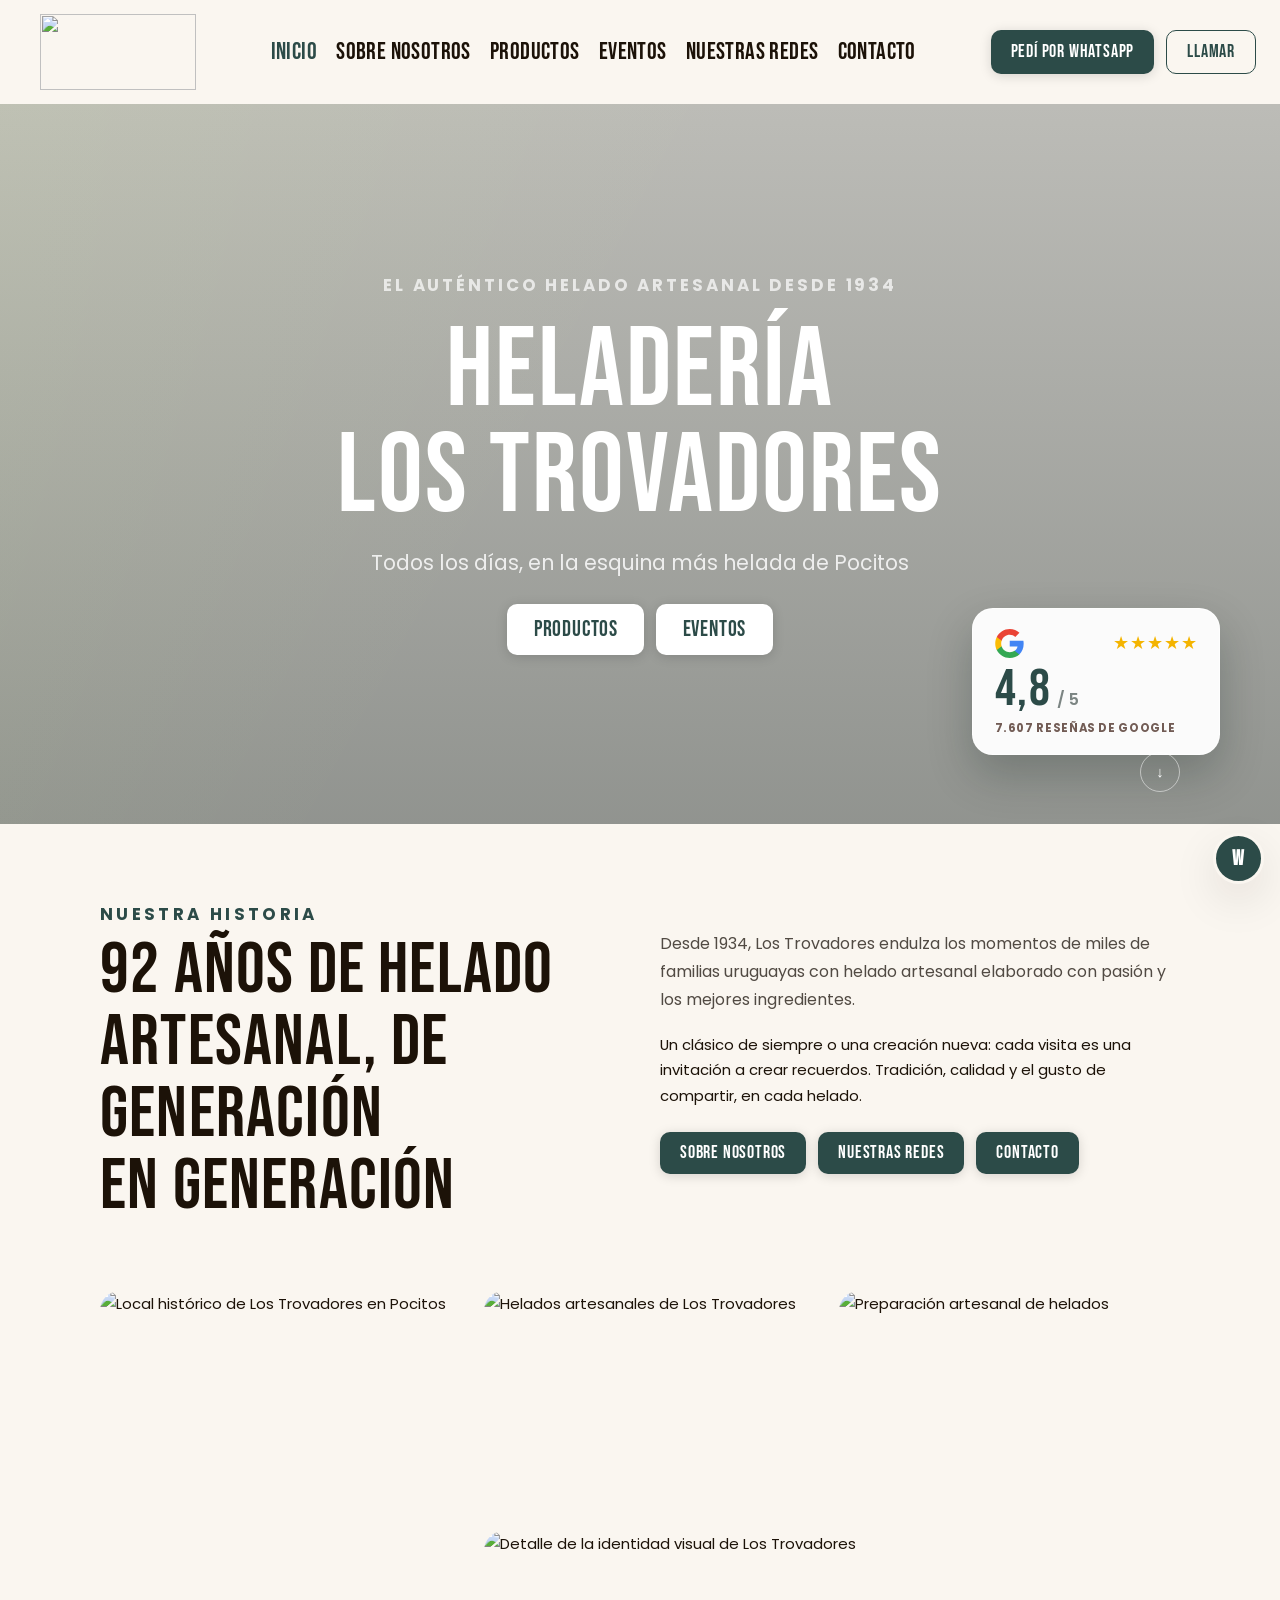
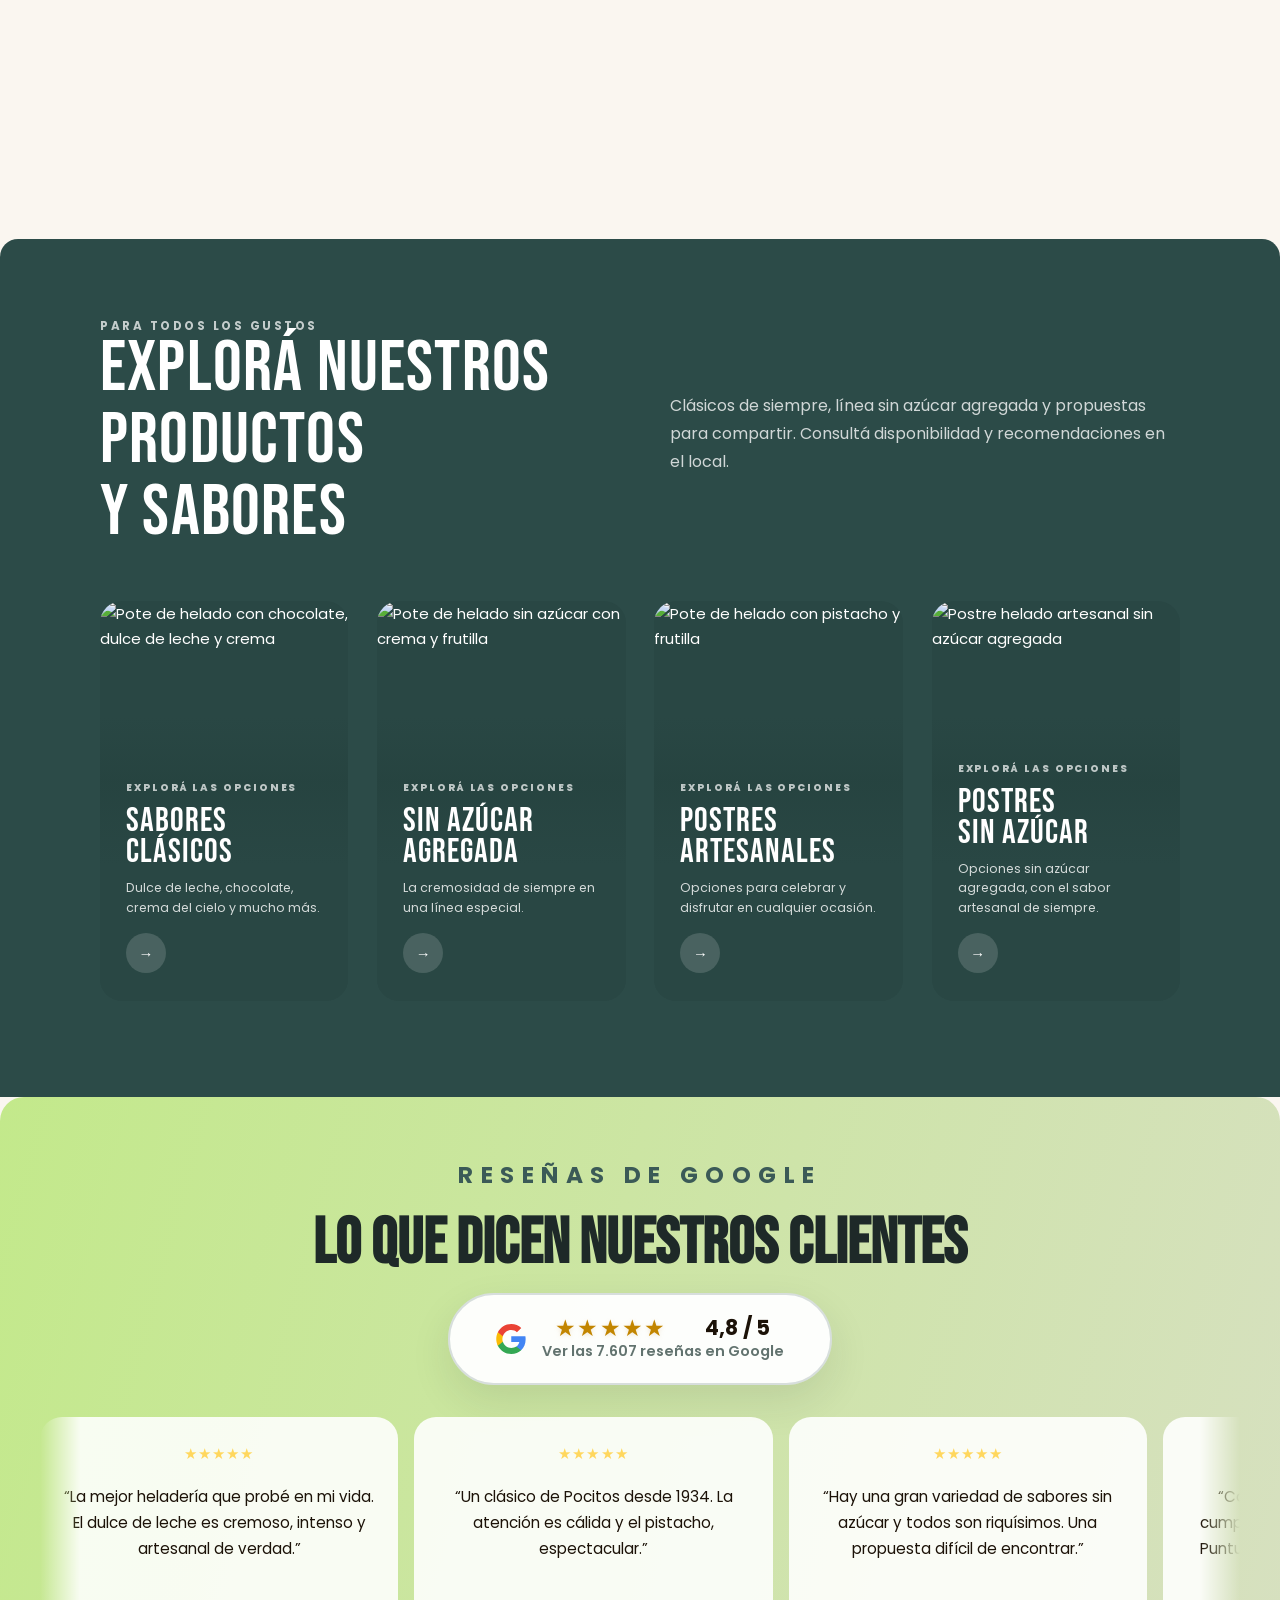
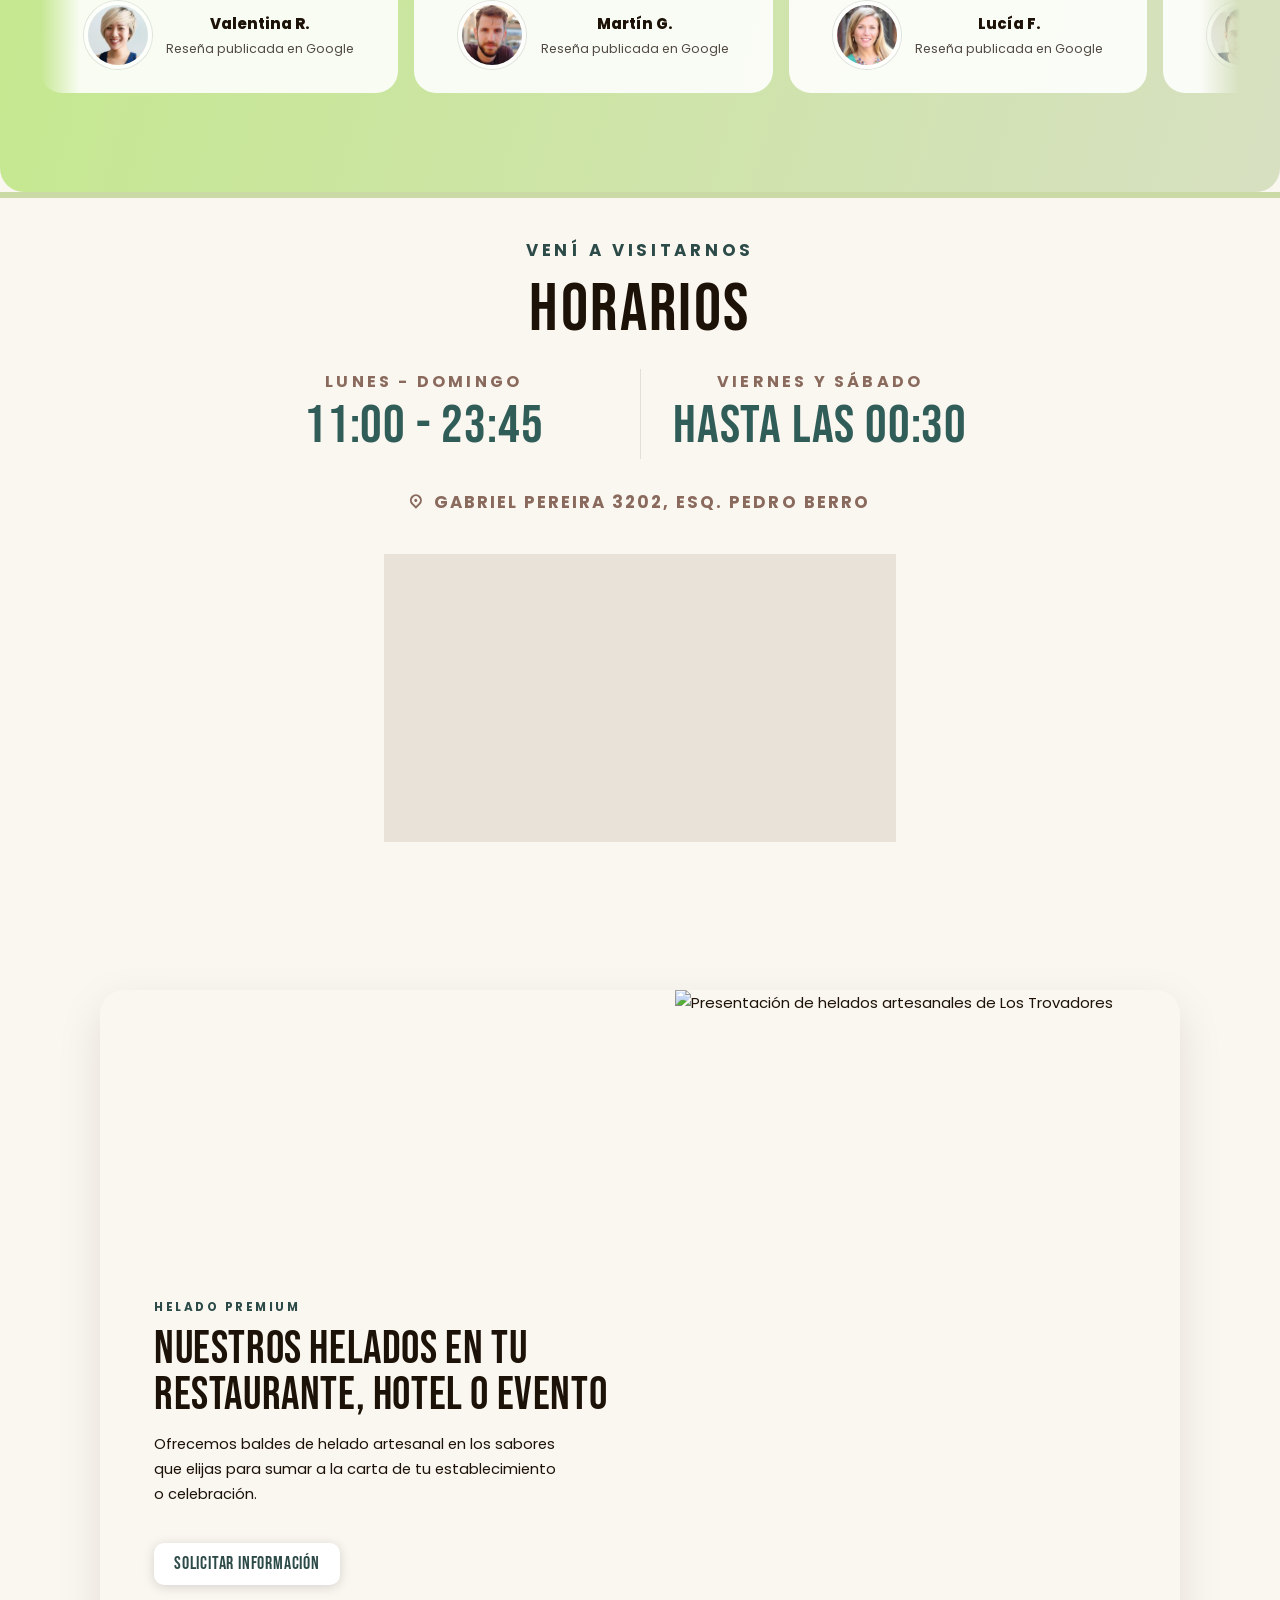
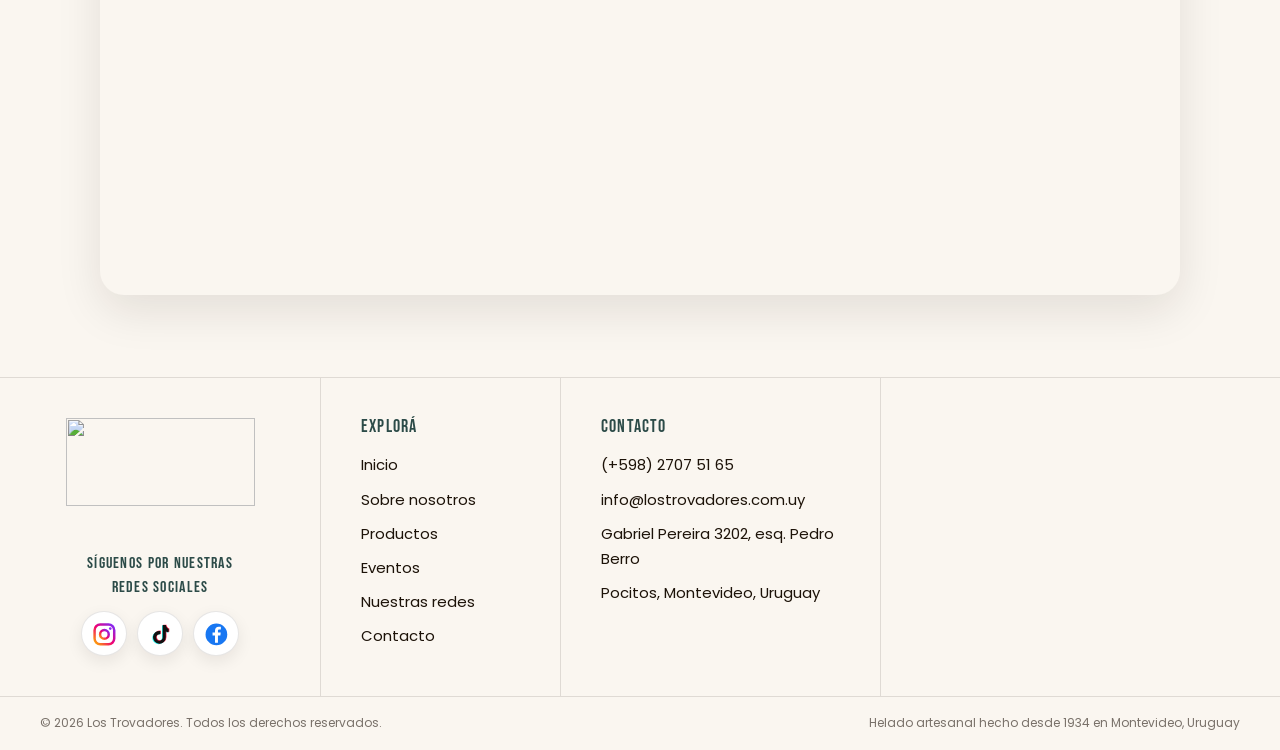
==== commit 18244eda: "Centrar portada e historia en móvil" ====
--- a/index.html
+++ b/index.html
@@ -80,12 +80,12 @@
       >
         <div class="container hero__content">
           <div class="hero__copy">
-            <span class="eyebrow">Desde 1934 en la esquina más helada de Pocitos</span>
+            <span class="eyebrow">El auténtico helado artesanal desde 1934</span>
             <h1 class="display-title" id="titulo-principal">
               Heladería<br>Los Trovadores
             </h1>
             <p class="hero__lead">
-              Todos los días, el auténtico sabor del helado artesanal
+              Todos los días, en la esquina más helada de Pocitos
             </p>
             <div class="button-row">
               <a class="button button--light" href="productos.html">PRODUCTOS</a>
@@ -124,7 +124,7 @@
         <div class="container">
           <div class="history-intro">
             <div class="stack reveal">
-              <span class="eyebrow">Los Trovadores</span>
+              <span class="eyebrow history-eyebrow">NUESTRA HISTORIA</span>
               <h2 class="section-title">
                 <span data-years-since>92</span> años de helado artesanal,
                 de generación en generación
--- a/assets/styles.css
+++ b/assets/styles.css
@@ -3022,6 +3022,199 @@
   }
 }
 
+/* Ajustes finales de centrado para la portada móvil. */
+@layer framer-match {
+  body[data-page="inicio"] .history-eyebrow {
+    font-size: 1.05rem;
+    letter-spacing: 0.2em;
+  }
+
+  .visit-hours-section .hours-list dd {
+    margin: 0;
+  }
+
+  @media (max-width: 52rem) {
+    body[data-page="inicio"] #historia .history-intro,
+    body[data-page="inicio"] #historia .history-intro .stack,
+    body[data-page="inicio"] #historia .history-copy {
+      width: 100%;
+      justify-items: center;
+      text-align: center;
+    }
+
+    body[data-page="inicio"] #historia .section-title {
+      max-width: 23rem;
+      margin-inline: auto;
+      text-align: center;
+    }
+
+    body[data-page="inicio"] #historia .history-copy > p {
+      width: min(100%, 34rem);
+      margin-inline: auto;
+      text-align: center;
+    }
+
+    body[data-page="inicio"] #historia .history-copy .button-row {
+      justify-content: center;
+    }
+
+    .visit-hours-section .visit-section__grid,
+    .visit-hours-section .visit-section__copy,
+    .visit-hours-section .hours-list,
+    .visit-hours-section .hours-list div,
+    .visit-hours-section .hours-list dt,
+    .visit-hours-section .hours-list dd {
+      width: 100%;
+      margin-inline: auto;
+      justify-items: center;
+      text-align: center;
+    }
+
+    .visit-hours-section .hours-list {
+      place-items: stretch center;
+    }
+
+    .visit-hours-section .hours-list div {
+      grid-template-columns: minmax(0, 1fr);
+      place-items: center;
+      justify-content: stretch;
+    }
+
+    .visit-hours-section .visit-address {
+      display: grid;
+      width: 100%;
+      grid-template-columns: 1rem minmax(0, 1fr) 1rem;
+      align-items: center;
+      justify-content: stretch;
+      gap: 0.65rem;
+      text-align: center;
+    }
+
+    .visit-hours-section .visit-address::after {
+      width: 1rem;
+      content: "";
+    }
+
+    .visit-hours-section .visit-address > span:last-child {
+      grid-column: 2;
+      text-align: center;
+    }
+  }
+}
+
+/* Ajustes responsive móviles: menú, horarios, portada y pie. */
+@layer framer-match {
+  @media (max-width: 68rem) {
+    .mobile-panel {
+      align-items: center;
+      gap: 1.25rem;
+      padding-inline: max(1.25rem, env(safe-area-inset-left));
+      text-align: center;
+    }
+
+    .mobile-links {
+      width: min(100%, 28rem);
+      margin-top: auto;
+    }
+
+    .mobile-panel a:not(.button) {
+      display: inline-flex;
+      min-height: 2.75rem;
+      align-items: center;
+      justify-content: center;
+    }
+
+    .mobile-actions {
+      width: min(100%, 28rem);
+      margin-top: 0;
+      margin-bottom: auto;
+      padding-top: 1.25rem;
+      border-top: 1px solid rgb(28 18 8 / 12%);
+    }
+  }
+
+  @media (max-width: 52rem) {
+    .visit-hours-section .visit-section,
+    .visit-hours-section .visit-section__header,
+    .visit-hours-section .visit-section__grid,
+    .visit-hours-section .visit-section__copy {
+      justify-items: center;
+      margin-inline: auto;
+      text-align: center;
+    }
+
+    .visit-hours-section .hours-list div {
+      align-items: center;
+      justify-items: center;
+      text-align: center;
+    }
+
+    .visit-hours-section address,
+    .visit-address {
+      width: 100%;
+      justify-content: center;
+      text-align: center;
+    }
+
+    .footer-grid > div,
+    .footer-navigation,
+    .footer-contact {
+      text-align: center;
+    }
+
+    .footer-navigation,
+    .footer-contact {
+      display: flex;
+      flex-direction: column;
+      align-items: center;
+    }
+
+    .site-footer .brand {
+      justify-content: center;
+      margin-inline: auto;
+    }
+
+    .footer-navigation .footer-links,
+    .footer-contact .footer-links {
+      width: 100%;
+      justify-items: center;
+    }
+
+    .footer-contact a {
+      overflow-wrap: anywhere;
+    }
+
+    .footer-bottom {
+      align-items: center;
+      text-align: center;
+    }
+  }
+
+  @media (max-width: 40rem) {
+    body[data-page="inicio"] .history-copy .button-row {
+      display: grid;
+      width: 100%;
+      grid-template-columns: repeat(3, minmax(0, 1fr));
+      gap: 0.45rem;
+    }
+
+    body[data-page="inicio"] .history-copy .button {
+      min-width: 0;
+      min-height: 3rem;
+      padding-inline: 0.25rem;
+      font-size: clamp(0.82rem, 4vw, 1rem);
+      letter-spacing: 0.025em;
+      white-space: nowrap;
+    }
+  }
+
+  @media (max-width: 23rem) {
+    body[data-page="inicio"] .history-copy .button {
+      font-size: 0.76rem;
+    }
+  }
+}
+
 @layer utilities {
   .visually-hidden {
     position: absolute !important;
@@ -3884,3 +4077,366 @@
     }
   }
 }
+
+@layer sections {
+  /* ── Prensa, noticias y comunidad (Sobre nosotros) ───────────────── */
+  .press-section {
+    background: var(--forest-900);
+  }
+
+  .press-head {
+    display: grid;
+    justify-items: center;
+    max-width: 46rem;
+    margin-inline: auto;
+    text-align: center;
+  }
+
+  .press-head .section-title {
+    max-width: 20ch;
+  }
+
+  .press-head .lead {
+    margin-top: 1.1rem;
+  }
+
+  .press-grid {
+    display: grid;
+    grid-template-columns: repeat(3, minmax(0, 1fr));
+    gap: 1.5rem;
+    margin-top: clamp(2.5rem, 5vw, 3.75rem);
+  }
+
+  .press-card {
+    display: flex;
+    height: 100%;
+    flex-direction: column;
+    overflow: hidden;
+    background: var(--cream-100);
+    border-radius: var(--radius-md);
+    box-shadow: var(--shadow-sm);
+    transition: transform 260ms var(--ease), box-shadow 260ms var(--ease);
+  }
+
+  .press-card:hover,
+  .press-card:focus-visible {
+    transform: translateY(-6px);
+    box-shadow: var(--shadow-md);
+  }
+
+  .press-card__media {
+    position: relative;
+    display: block;
+    aspect-ratio: 16 / 10;
+    background:
+      linear-gradient(135deg, var(--forest-700) 0%, #a4b68b 100%);
+  }
+
+  .press-card__media--photo {
+    background:
+      var(--press-image) center / cover no-repeat,
+      linear-gradient(135deg, var(--forest-700) 0%, #a4b68b 100%);
+  }
+
+  .press-card__tag {
+    position: absolute;
+    z-index: 2;
+    top: 0.85rem;
+    left: 0.85rem;
+    padding: 0.3rem 0.75rem;
+    color: var(--forest-950);
+    background: var(--lime-200);
+    border-radius: var(--radius-pill);
+    font-size: 0.68rem;
+    font-weight: 800;
+    letter-spacing: 0.16em;
+    line-height: 1.2;
+    text-transform: uppercase;
+  }
+
+  .press-card__year {
+    position: absolute;
+    right: 1rem;
+    bottom: 0.35rem;
+    color: rgb(255 255 255 / 55%);
+    font-family: var(--display);
+    font-size: clamp(2.5rem, 4vw, 3.25rem);
+    letter-spacing: 0.02em;
+    line-height: 1;
+  }
+
+  .press-card__play {
+    position: absolute;
+    top: 50%;
+    left: 50%;
+    display: grid;
+    width: 3.25rem;
+    height: 3.25rem;
+    align-content: center;
+    justify-content: center;
+    background: rgb(223 255 140 / 92%);
+    border-radius: 50%;
+    box-shadow: 0 10px 26px rgb(16 43 40 / 32%);
+    transform: translate(-50%, -50%);
+    transition: transform 240ms var(--ease);
+  }
+
+  .press-card__play::before {
+    width: 0;
+    height: 0;
+    margin-left: 0.22rem;
+    border-top: 0.55rem solid transparent;
+    border-bottom: 0.55rem solid transparent;
+    border-left: 0.9rem solid var(--forest-950);
+    content: "";
+  }
+
+  .press-card:hover .press-card__play {
+    transform: translate(-50%, -50%) scale(1.08);
+  }
+
+  .press-card__body {
+    display: flex;
+    flex: 1;
+    flex-direction: column;
+    gap: 0.55rem;
+    padding: 1.35rem 1.4rem 1.5rem;
+  }
+
+  .press-card__meta {
+    color: var(--ink-soft);
+    font-size: 0.72rem;
+    font-weight: 700;
+    letter-spacing: 0.12em;
+    line-height: 1.3;
+    text-transform: uppercase;
+  }
+
+  .press-card__title {
+    margin: 0;
+    color: var(--ink);
+    font-family: var(--body);
+    font-size: 1.05rem;
+    font-weight: 700;
+    letter-spacing: normal;
+    line-height: 1.35;
+    text-transform: none;
+    text-wrap: pretty;
+  }
+
+  .press-card__link {
+    display: inline-flex;
+    align-items: center;
+    margin-top: auto;
+    padding-top: 0.9rem;
+    gap: 0.4rem;
+    color: var(--forest-700);
+    font-size: 0.9rem;
+    font-weight: 700;
+  }
+
+  .press-card__link::after {
+    content: "↗";
+    transition: transform 200ms var(--ease);
+  }
+
+  .press-card:hover .press-card__link::after {
+    transform: translate(0.15rem, -0.15rem);
+  }
+
+  @media (max-width: 62rem) {
+    .press-grid {
+      grid-template-columns: repeat(2, minmax(0, 1fr));
+    }
+  }
+
+  @media (max-width: 40rem) {
+    .press-grid {
+      grid-template-columns: 1fr;
+      gap: 1.15rem;
+    }
+
+    .press-card__body {
+      padding: 1.15rem 1.2rem 1.3rem;
+    }
+  }
+
+  /* ── Laboratorio de sabores (Productos) ──────────────────────────── */
+  .flavor-lab .form {
+    padding: clamp(1.5rem, 3vw, 2.15rem);
+    background: rgb(255 255 255 / 6%);
+    border: 1px solid rgb(255 255 255 / 14%);
+    border-radius: var(--radius-md);
+  }
+
+  .flavor-lab .field label {
+    color: rgb(255 255 255 / 88%);
+  }
+
+  .flavor-lab .form-note {
+    color: rgb(255 255 255 / 66%);
+  }
+
+  /* Estados ocultos: hacen falta porque .form ya declara display: grid */
+  .form[hidden],
+  .form-success[hidden] {
+    display: none;
+  }
+
+  /* Honeypot antispam */
+  .form-honeypot {
+    position: absolute;
+    left: -9999px;
+    width: 0;
+    height: 0;
+    overflow: hidden;
+    opacity: 0;
+  }
+
+  /* Botón en estado de carga */
+  .form [data-submit] {
+    display: inline-flex;
+    align-items: center;
+    justify-content: center;
+    gap: 0.6rem;
+    min-height: 3.25rem;
+  }
+
+  .form [data-submit]:disabled {
+    cursor: not-allowed;
+    opacity: 0.85;
+  }
+
+  .form-spinner {
+    display: inline-block;
+    width: 1.1rem;
+    height: 1.1rem;
+    border: 2.5px solid rgb(49 93 86 / 25%);
+    border-top-color: currentcolor;
+    border-radius: 50%;
+    animation: form-spin 0.7s linear infinite;
+  }
+
+  .form-spinner[hidden] {
+    display: none;
+  }
+
+  @keyframes form-spin {
+    to {
+      transform: rotate(360deg);
+    }
+  }
+
+  /* Mensaje de error */
+  .form-error {
+    margin: 0;
+    padding: 0.7rem 1rem;
+    border: 1px solid rgb(255 138 128 / 40%);
+    border-radius: var(--radius-sm, 0.75rem);
+    background: rgb(255 138 128 / 10%);
+    color: #ffb3ab;
+    font-size: 0.85rem;
+    text-align: center;
+  }
+
+  .form-error[hidden] {
+    display: none;
+  }
+
+  /* Confirmación de envío */
+  .form-success {
+    display: grid;
+    justify-items: center;
+    gap: 0.85rem;
+    padding: clamp(2.25rem, 4vw, 3.25rem) clamp(1.5rem, 3vw, 2.15rem);
+    border: 1px solid rgb(255 255 255 / 14%);
+    border-radius: var(--radius-md);
+    background: rgb(255 255 255 / 6%);
+    text-align: center;
+    animation: form-success-in 0.5s cubic-bezier(0.16, 1, 0.3, 1) both;
+  }
+
+  @keyframes form-success-in {
+    from {
+      opacity: 0;
+      transform: translateY(0.9rem);
+    }
+
+    to {
+      opacity: 1;
+      transform: translateY(0);
+    }
+  }
+
+  .form-success:focus-visible {
+    outline: 2px solid rgb(255 255 255 / 60%);
+    outline-offset: 4px;
+  }
+
+  .form-success__check {
+    display: grid;
+    place-items: center;
+    width: 3.9rem;
+    height: 3.9rem;
+    border-radius: 50%;
+    background: #eaf7ef;
+    color: #2e7d4f;
+    animation: form-check-pop 0.45s cubic-bezier(0.34, 1.56, 0.64, 1) 0.1s both;
+  }
+
+  @keyframes form-check-pop {
+    from {
+      opacity: 0;
+      transform: scale(0.5);
+    }
+
+    to {
+      opacity: 1;
+      transform: scale(1);
+    }
+  }
+
+  .form-success__title {
+    max-width: 16ch;
+    margin: 0;
+    color: #7be39b;
+    font-family: var(--display);
+    font-size: clamp(1.85rem, 3.4vw, 2.5rem);
+    font-weight: 400;
+    letter-spacing: 0.035em;
+    line-height: 1.05;
+  }
+
+  .form-success__text {
+    max-width: 34ch;
+    margin: 0;
+    color: rgb(255 255 255 / 72%);
+    font-size: 0.95rem;
+    line-height: 1.6;
+  }
+
+  .form-success__again {
+    margin-top: 0.2rem;
+    padding: 0.4rem 0.15rem;
+    border: 0;
+    background: none;
+    color: #fff;
+    font-family: inherit;
+    font-size: 0.9rem;
+    font-weight: 600;
+    text-decoration: underline;
+    text-underline-offset: 4px;
+    cursor: pointer;
+  }
+
+  .form-success__again:hover {
+    color: #7be39b;
+  }
+
+  @media (prefers-reduced-motion: reduce) {
+    .form-success,
+    .form-success__check {
+      animation: none;
+    }
+  }
+}
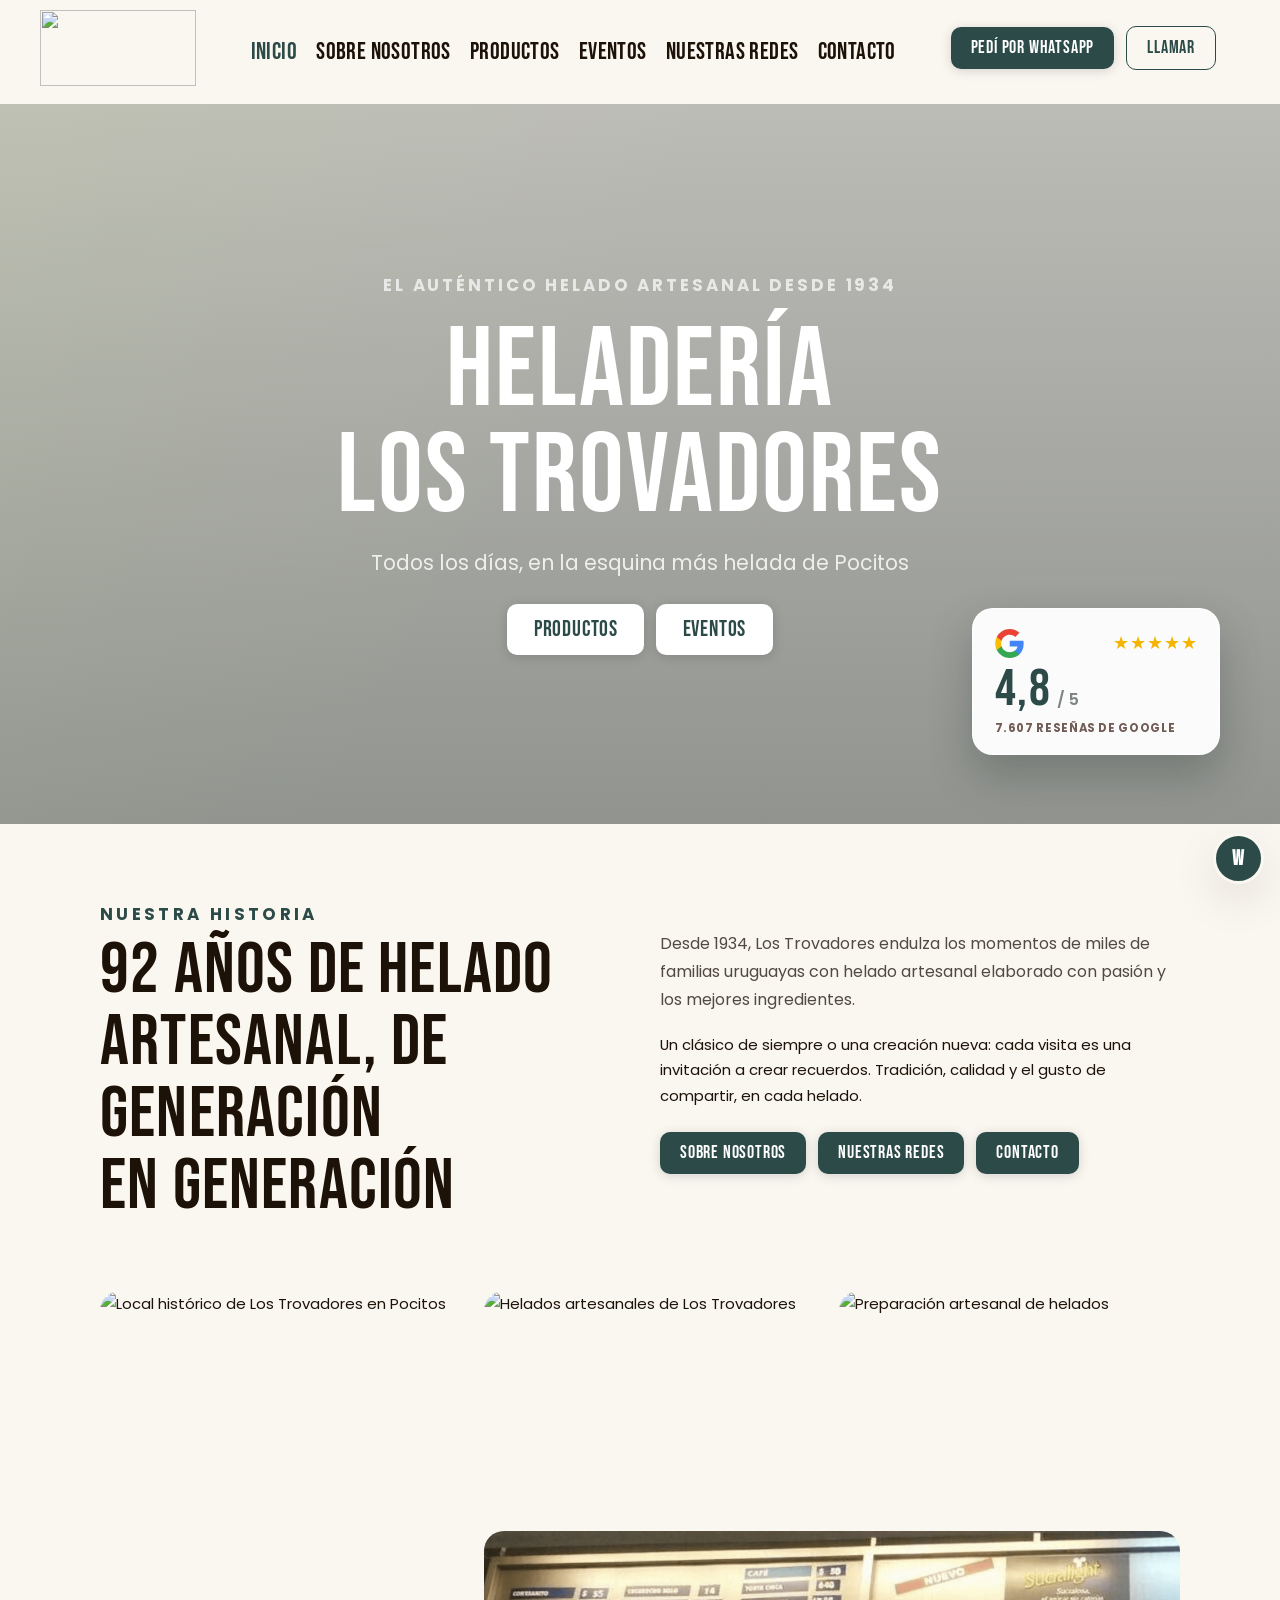
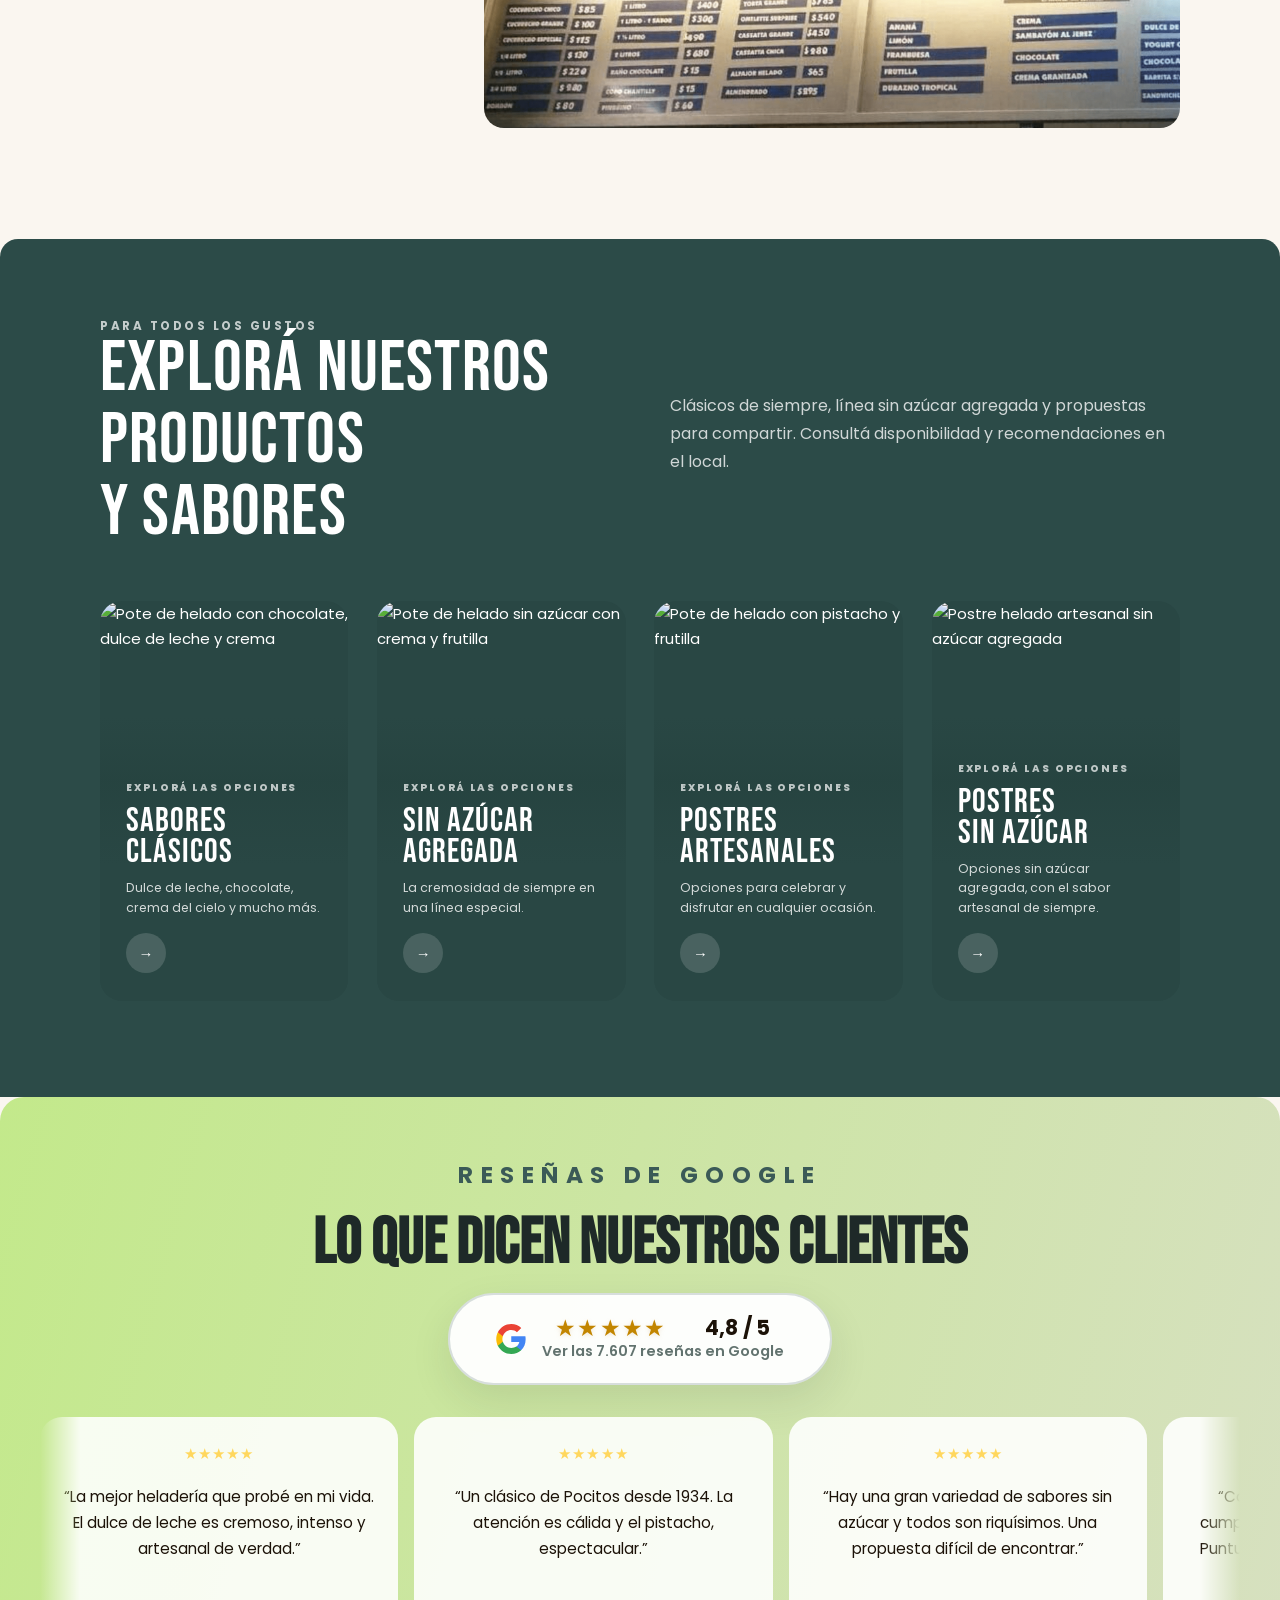
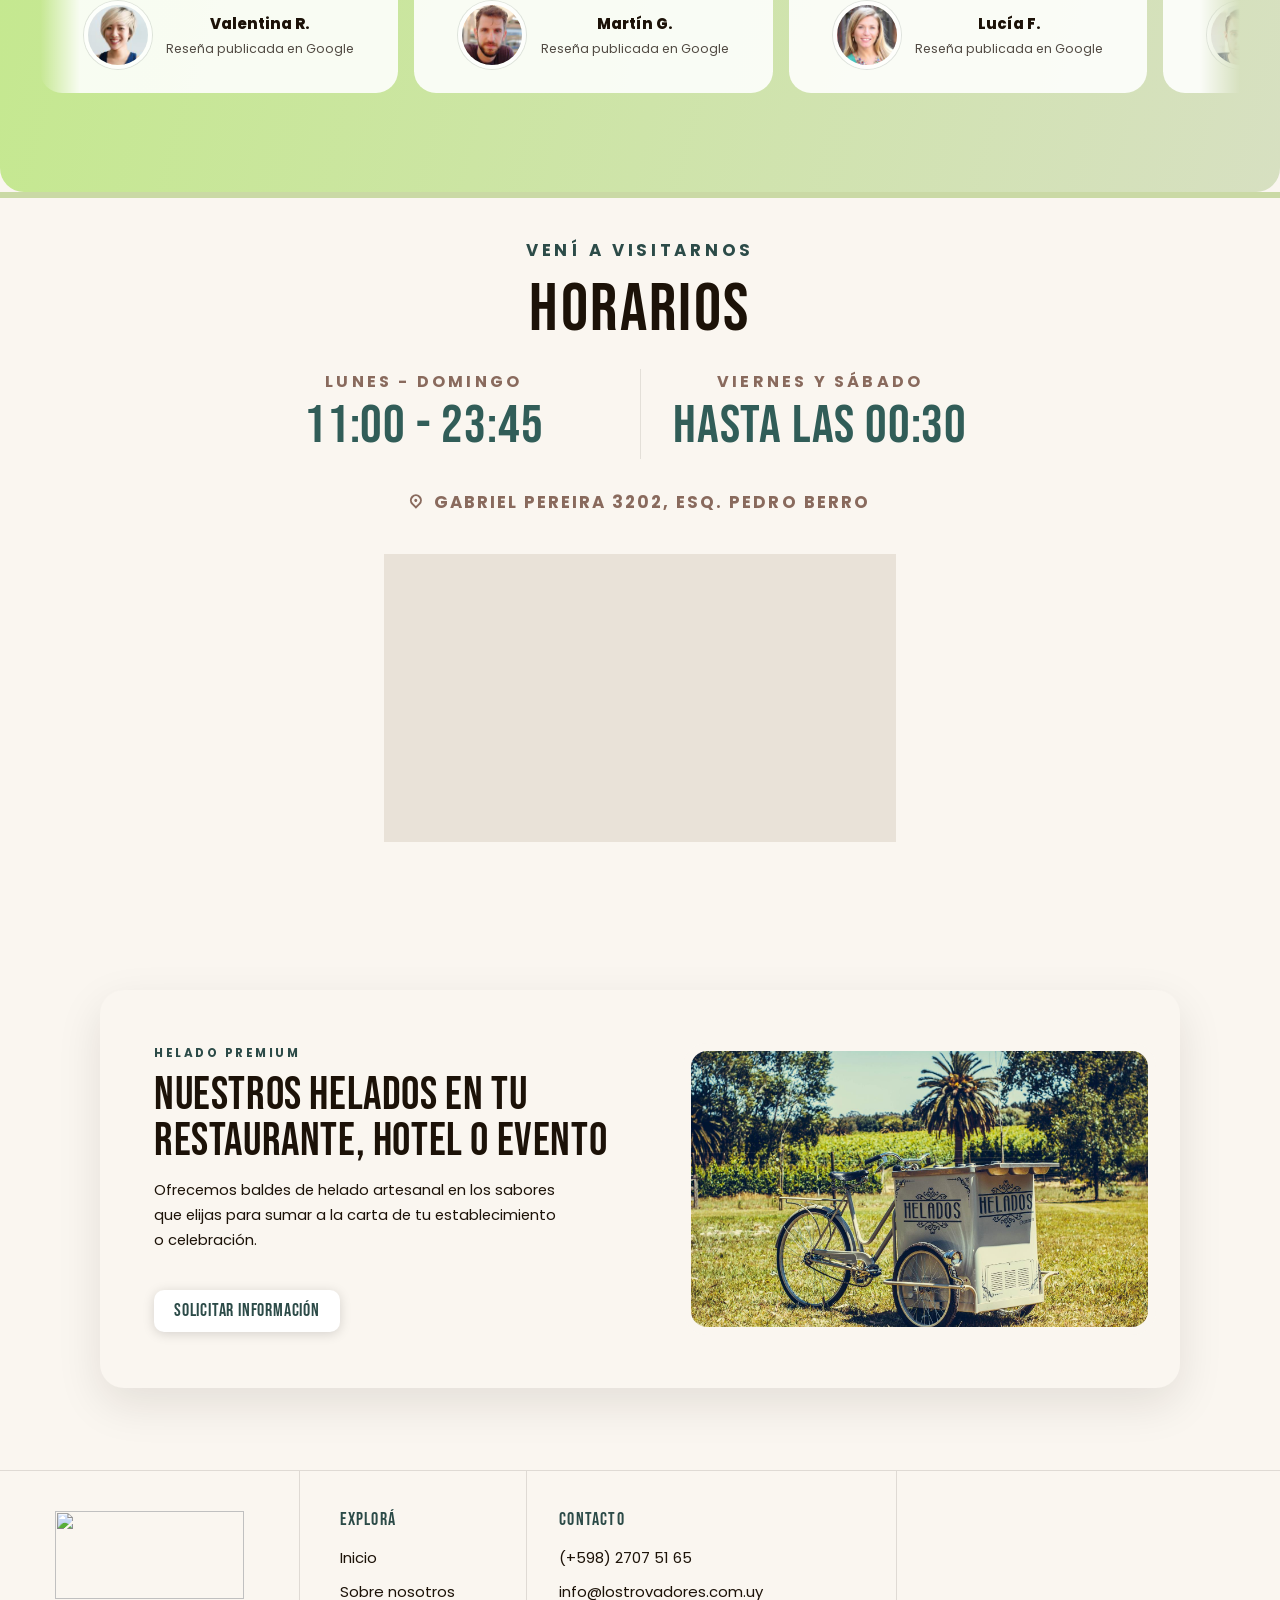
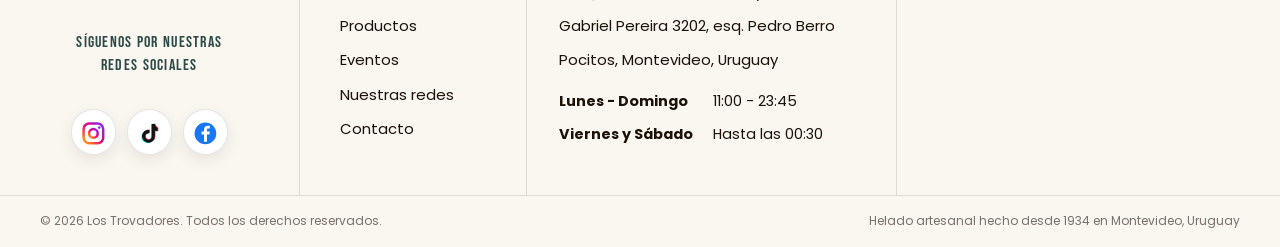
==== commit bd3423e4: "Actualizar portada, navegación e imágenes" ====
--- a/index.html
+++ b/index.html
@@ -117,7 +117,6 @@
             </span>
           </a>
         </div>
-        <a class="scroll-cue" href="#historia" aria-label="Continuar hacia nuestra historia">↓</a>
       </section>
 
       <section class="section" id="historia">
@@ -178,10 +177,10 @@
             </figure>
             <figure class="history-gallery__wide">
               <img
-                src="https://framerusercontent.com/images/Q09mhuqXKcaIkXn3WHVzGgBMk.png?scale-down-to=2048&width=2288&height=654"
+                src="assets/history-menu-clean.png"
                 alt="Detalle de la identidad visual de Los Trovadores"
-                width="2288"
-                height="654"
+                width="2048"
+                height="585"
                 loading="lazy"
               >
             </figure>
--- a/assets/styles.css
+++ b/assets/styles.css
@@ -1533,11 +1533,11 @@
 
   .site-footer > .container {
     width: 100%;
-    max-width: 80rem;
+    max-width: none;
   }
 
   .footer-grid {
-    grid-template-columns: 20rem 15rem 20rem 1fr;
+    grid-template-columns: 1.05fr 0.8fr 1.3fr 1.35fr;
     gap: 0;
   }
 
@@ -1549,6 +1549,10 @@
 
   .footer-grid > div:first-child {
     border-left: 0;
+  }
+
+  .footer-contact {
+    padding-inline: 2rem !important;
   }
 
   .site-footer .brand {
@@ -1572,10 +1576,23 @@
   }
 
   .footer-bottom {
+    position: relative;
     margin-top: 0;
     padding: 1rem 2.5rem;
     color: rgb(28 18 8 / 58%);
-    border-top: 1px solid rgb(28 18 8 / 12%);
+    border-top: 0;
+  }
+
+  .footer-bottom::before {
+    position: absolute;
+    top: 0;
+    left: 50%;
+    width: 100vw;
+    height: 1px;
+    content: "";
+    background: rgb(28 18 8 / 12%);
+    pointer-events: none;
+    transform: translateX(-50%);
   }
 
   .whatsapp-fab {
@@ -2976,6 +2993,33 @@
     color: var(--lime-200);
   }
 
+  .footer-hours {
+    display: grid;
+    grid-template-columns: auto auto;
+    gap: 0.55rem 1.25rem;
+    justify-content: start;
+    width: 100%;
+    max-width: 100%;
+    margin: 1rem 0 0;
+  }
+
+  .footer-hours div {
+    display: contents;
+  }
+
+  .footer-hours dt {
+    font-size: 0.9rem;
+    font-weight: 700;
+    white-space: nowrap;
+  }
+
+  .footer-hours dd {
+    margin: 0;
+    font-size: 0.9rem;
+    text-align: left;
+    white-space: nowrap;
+  }
+
   .footer-bottom {
     display: flex;
     align-items: center;
@@ -3114,7 +3158,10 @@
 
     .mobile-links {
       width: min(100%, 28rem);
-      margin-top: auto;
+      min-height: min-content;
+      flex: 1 1 auto;
+      align-content: center;
+      margin-top: 0;
     }
 
     .mobile-panel a:not(.button) {
@@ -3127,7 +3174,7 @@
     .mobile-actions {
       width: min(100%, 28rem);
       margin-top: 0;
-      margin-bottom: auto;
+      margin-bottom: 0;
       padding-top: 1.25rem;
       border-top: 1px solid rgb(28 18 8 / 12%);
     }
@@ -3773,7 +3820,7 @@
     margin-top: 1.5rem;
     margin-bottom: 0;
     color: var(--forest-900);
-    font-size: 0.92rem;
+    font-size: 1rem;
     letter-spacing: 0.08em;
     line-height: 1.45;
   }
@@ -3947,13 +3994,18 @@
     text-align: center;
   }
 
+  .footer-grid > div:first-child .brand {
+    margin-bottom: 0;
+  }
+
   .footer-socials-heading {
-    margin-top: 1.5rem;
+    margin-top: 2rem;
     text-align: center;
   }
 
   .footer-socials {
     width: 100%;
+    margin-top: 2rem;
     justify-content: center;
   }
 
@@ -4002,6 +4054,48 @@
     display: inline-flex;
     align-items: center;
     justify-content: center;
+  }
+
+  .nav-actions {
+    align-self: center;
+    align-items: center;
+    flex-wrap: nowrap;
+    margin-right: 2.5rem;
+    transform: translateY(-0.25rem);
+  }
+
+  .site-nav > .brand {
+    transform: translateY(-0.25rem);
+  }
+
+  .business-cta__image {
+    position: relative;
+    width: calc(100% - 2rem);
+    min-height: 0;
+    align-self: center;
+    justify-self: center;
+    aspect-ratio: 160 / 99;
+    border: 0.5rem solid var(--cream-100);
+    border-radius: 1.5rem;
+    overflow: hidden;
+    transform: translateX(-0.5rem);
+  }
+
+  .business-cta__image img {
+    position: absolute;
+    top: 0;
+    left: 0;
+    display: block;
+    width: 100%;
+    height: auto;
+    transform: translateY(-0.75%);
+  }
+
+  @media (max-width: 52rem) {
+    .business-cta__image {
+      width: calc(100% - 1.5rem);
+      transform: none;
+    }
   }
 
   .visit-hours-section .visit-section__grid {
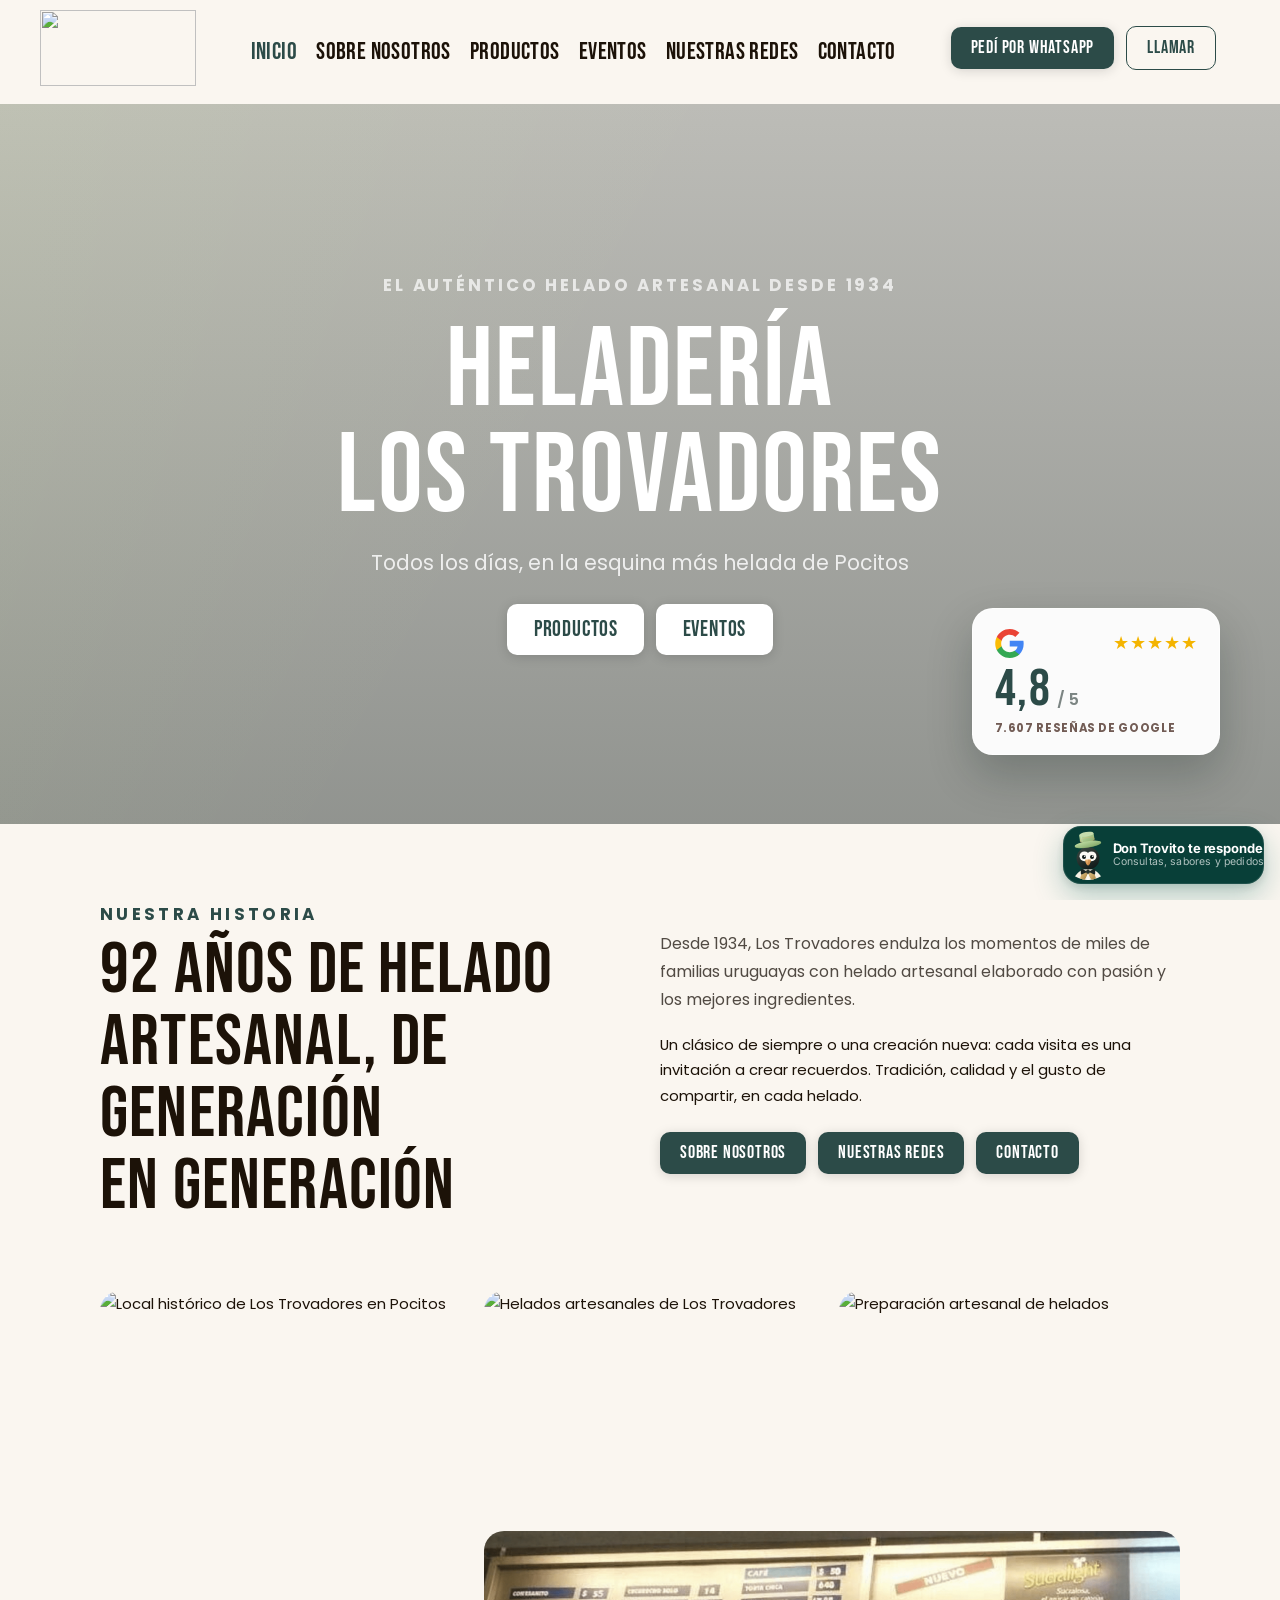
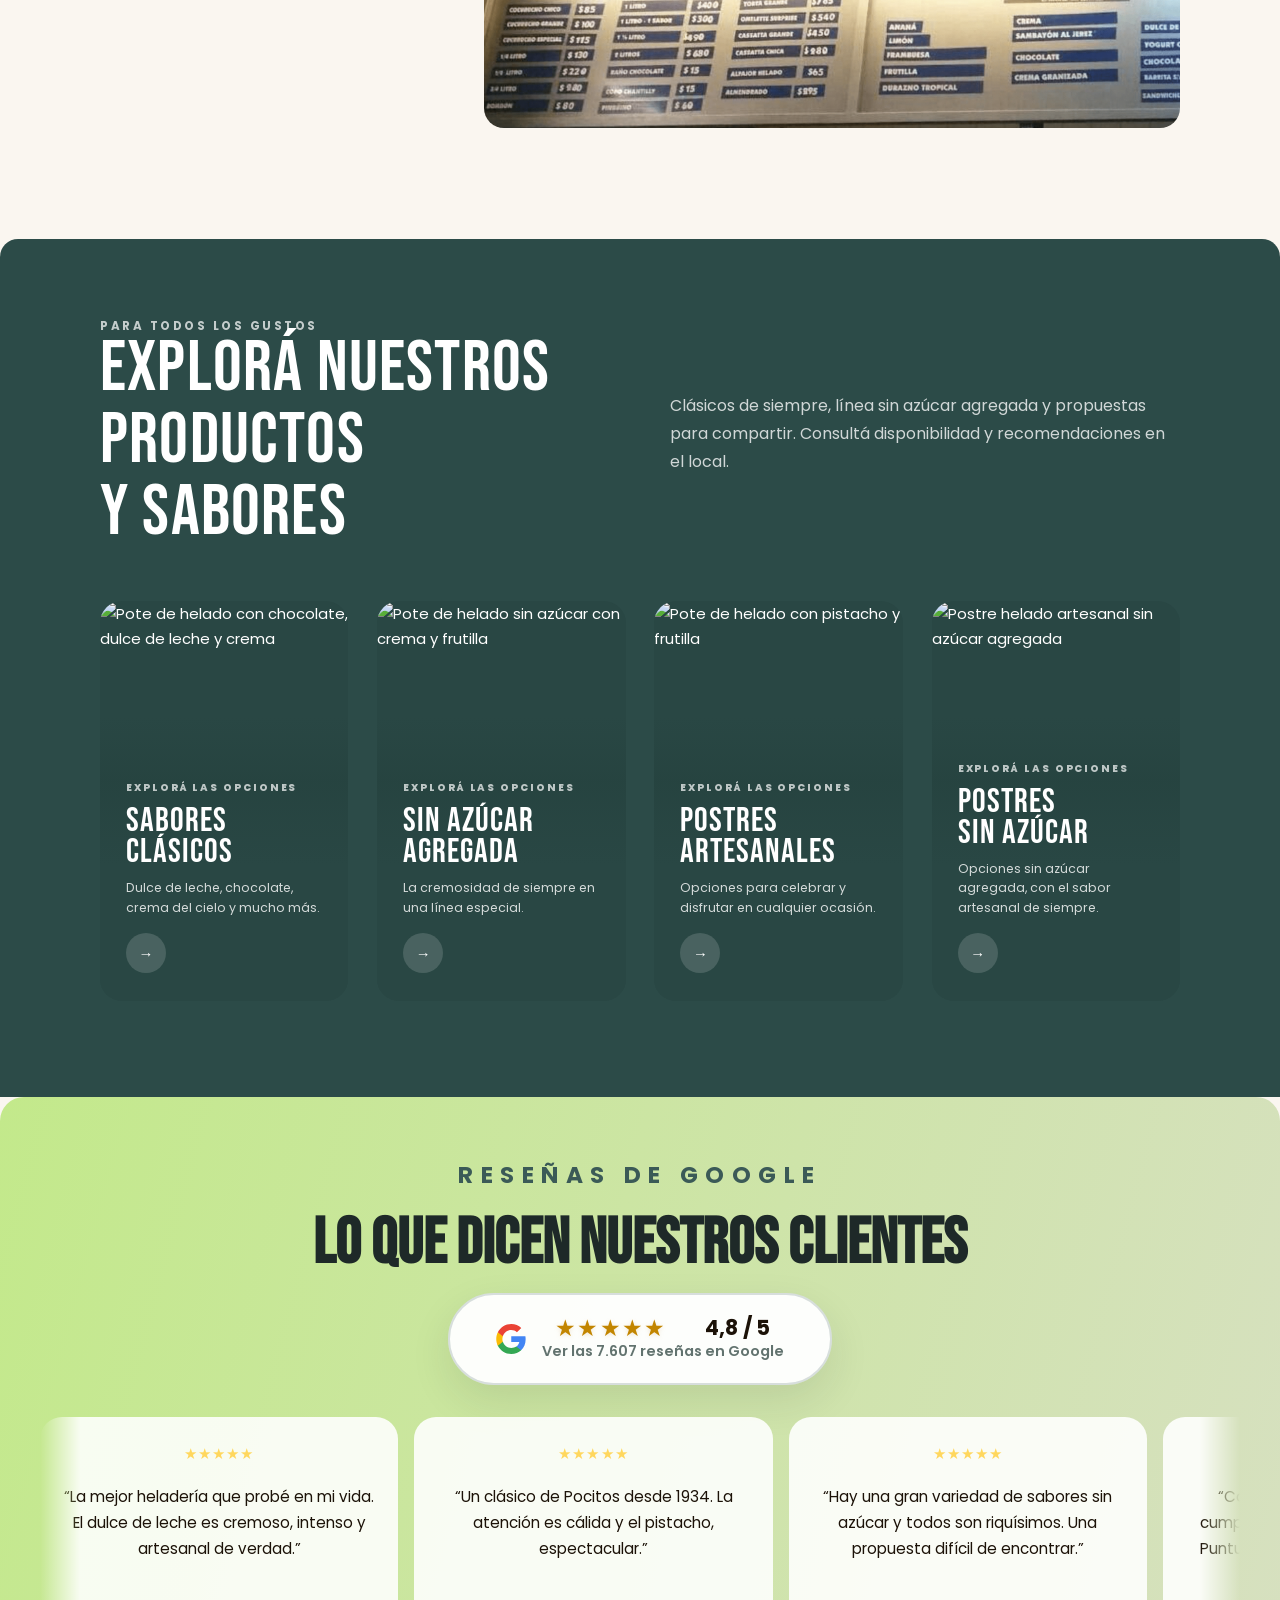
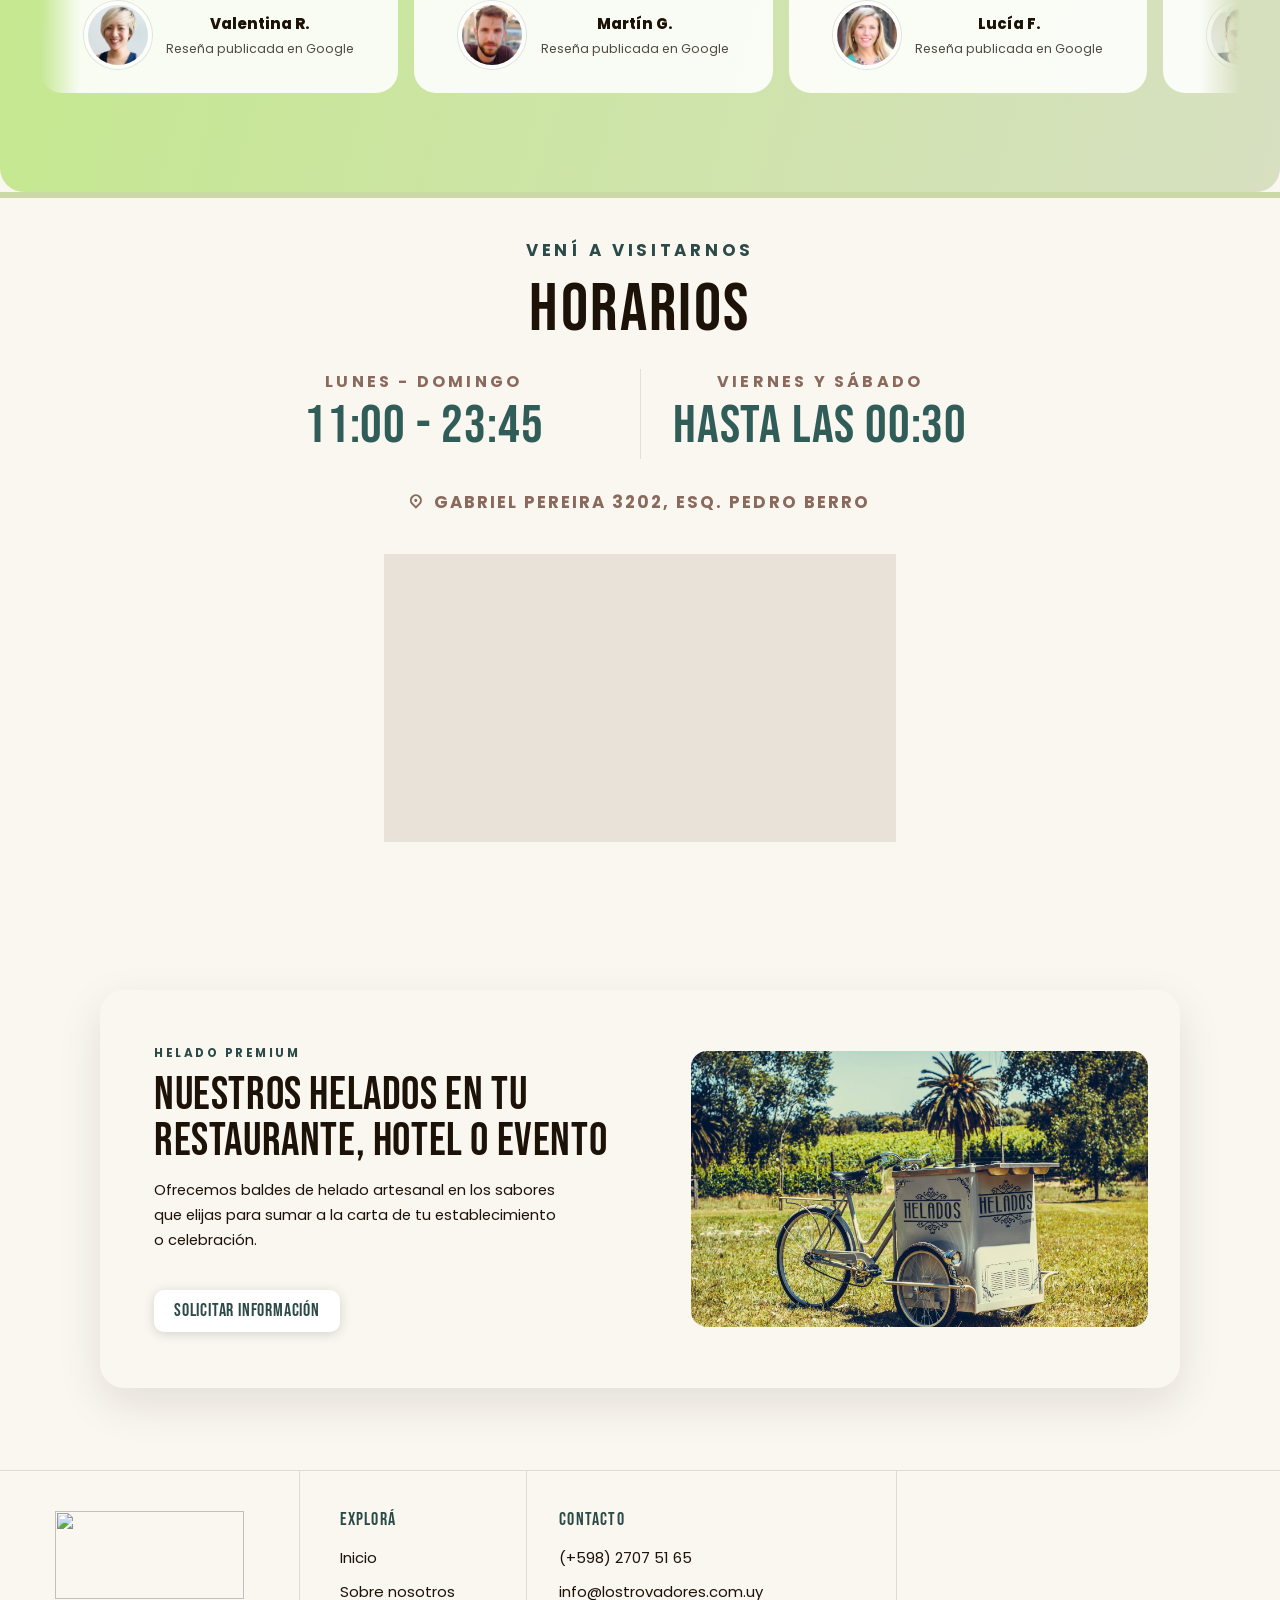
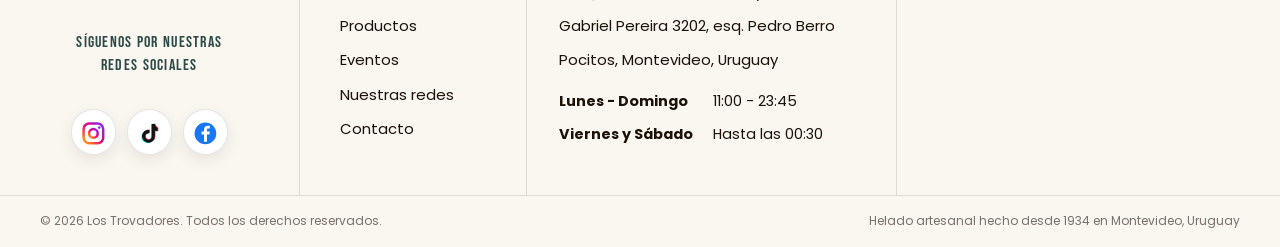
==== commit 56d901b9: "Guardar trabajo en curso antes de la optimizacion" ====
--- a/index.html
+++ b/index.html
@@ -475,7 +475,10 @@
                   rel="noopener"
                 >
                   <span class="visit-address__pin" aria-hidden="true"></span>
-                  <span>Gabriel Pereira 3202, esq. Pedro Berro</span>
+                  <span>
+                    Gabriel Pereira 3202,
+                    <span class="address-nowrap">esq. Pedro Berro</span>
+                  </span>
                 </a>
               </address>
             </div>
--- a/assets/styles.css
+++ b/assets/styles.css
@@ -49,6 +49,48 @@
   a {
     -webkit-tap-highlight-color: transparent;
   }
+}
+
+/* Don Trovito · widget global */
+trovito-chat {
+  position: fixed;
+  right: 0;
+  bottom: 0;
+  z-index: 2147482900;
+  display: block;
+  width: min(320px, 100vw);
+  height: 190px;
+  overflow: hidden;
+  pointer-events: none;
+  transition:
+    width 260ms cubic-bezier(.4, 0, .2, 1),
+    height 260ms cubic-bezier(.4, 0, .2, 1);
+}
+
+trovito-chat[data-open="true"] {
+  width: min(448px, 100vw);
+  height: min(708px, 100dvh);
+}
+
+.trovito-chat__frame {
+  display: block;
+  width: 100%;
+  height: 100%;
+  border: 0;
+  background: transparent;
+  color-scheme: light dark;
+  pointer-events: auto;
+}
+
+@media (max-width: 32.5rem) {
+  trovito-chat[data-open="true"] {
+    width: 100vw;
+    height: 100dvh;
+  }
+}
+
+@media (prefers-reduced-motion: reduce) {
+  trovito-chat { transition: none; }
 }
 
 @layer framer-match {
@@ -4534,3 +4576,80 @@
     }
   }
 }
+
+/* Ajustes solicitados exclusivamente para la experiencia móvil. */
+@layer framer-match {
+  @media (max-width: 52rem) {
+    .address-nowrap {
+      white-space: nowrap;
+    }
+
+    .footer-hours {
+      grid-template-columns: max-content max-content;
+      justify-content: center;
+    }
+
+    .footer-hours dt {
+      text-align: right;
+    }
+
+    .footer-hours dd {
+      text-align: left;
+    }
+
+    .footer-map {
+      border-top: 0;
+    }
+
+    .visit-hours-section .hours-list div + div {
+      border-top: 0;
+    }
+
+    .visit-hours-section .visit-address {
+      display: flex;
+      justify-content: center;
+    }
+
+    .visit-hours-section .visit-address::after,
+    .visit-address__pin {
+      display: none;
+    }
+
+    .visit-hours-section .visit-address > span:last-child {
+      text-align: center;
+    }
+  }
+
+  @media (max-width: 36rem) {
+    .mobile-links {
+      width: min(100%, 28rem);
+      flex: 1 1 auto;
+      align-content: space-evenly;
+      row-gap: clamp(0.85rem, 2.5svh, 1.5rem);
+    }
+
+    .mobile-panel a:not(.button) {
+      width: 100%;
+      padding-block: 0.5rem;
+    }
+  }
+
+  @media (max-width: 23rem) {
+    .footer-hours {
+      grid-template-columns: 1fr;
+      gap: 0.2rem;
+      justify-items: center;
+    }
+
+    .footer-hours dt,
+    .footer-hours dd {
+      text-align: center;
+    }
+
+    .footer-hours div {
+      display: grid;
+      justify-items: center;
+      margin-bottom: 0.65rem;
+    }
+  }
+}
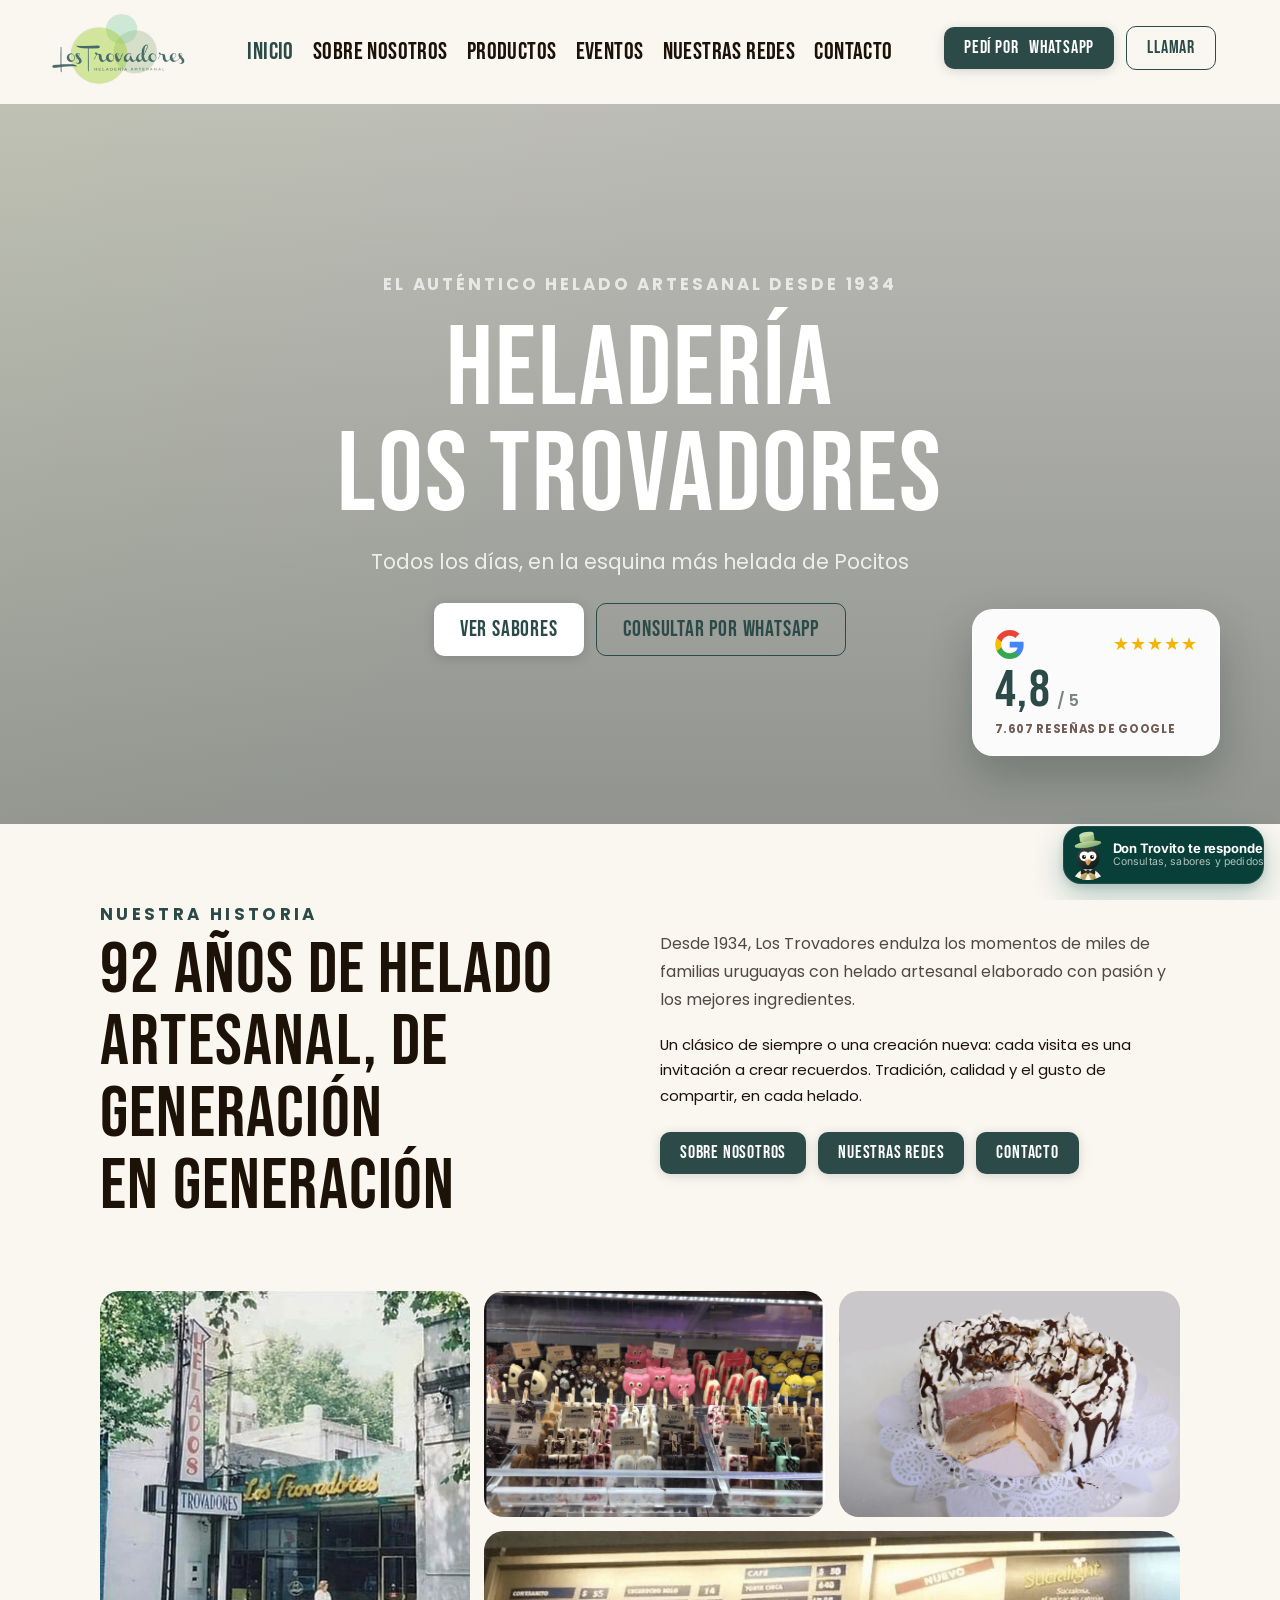
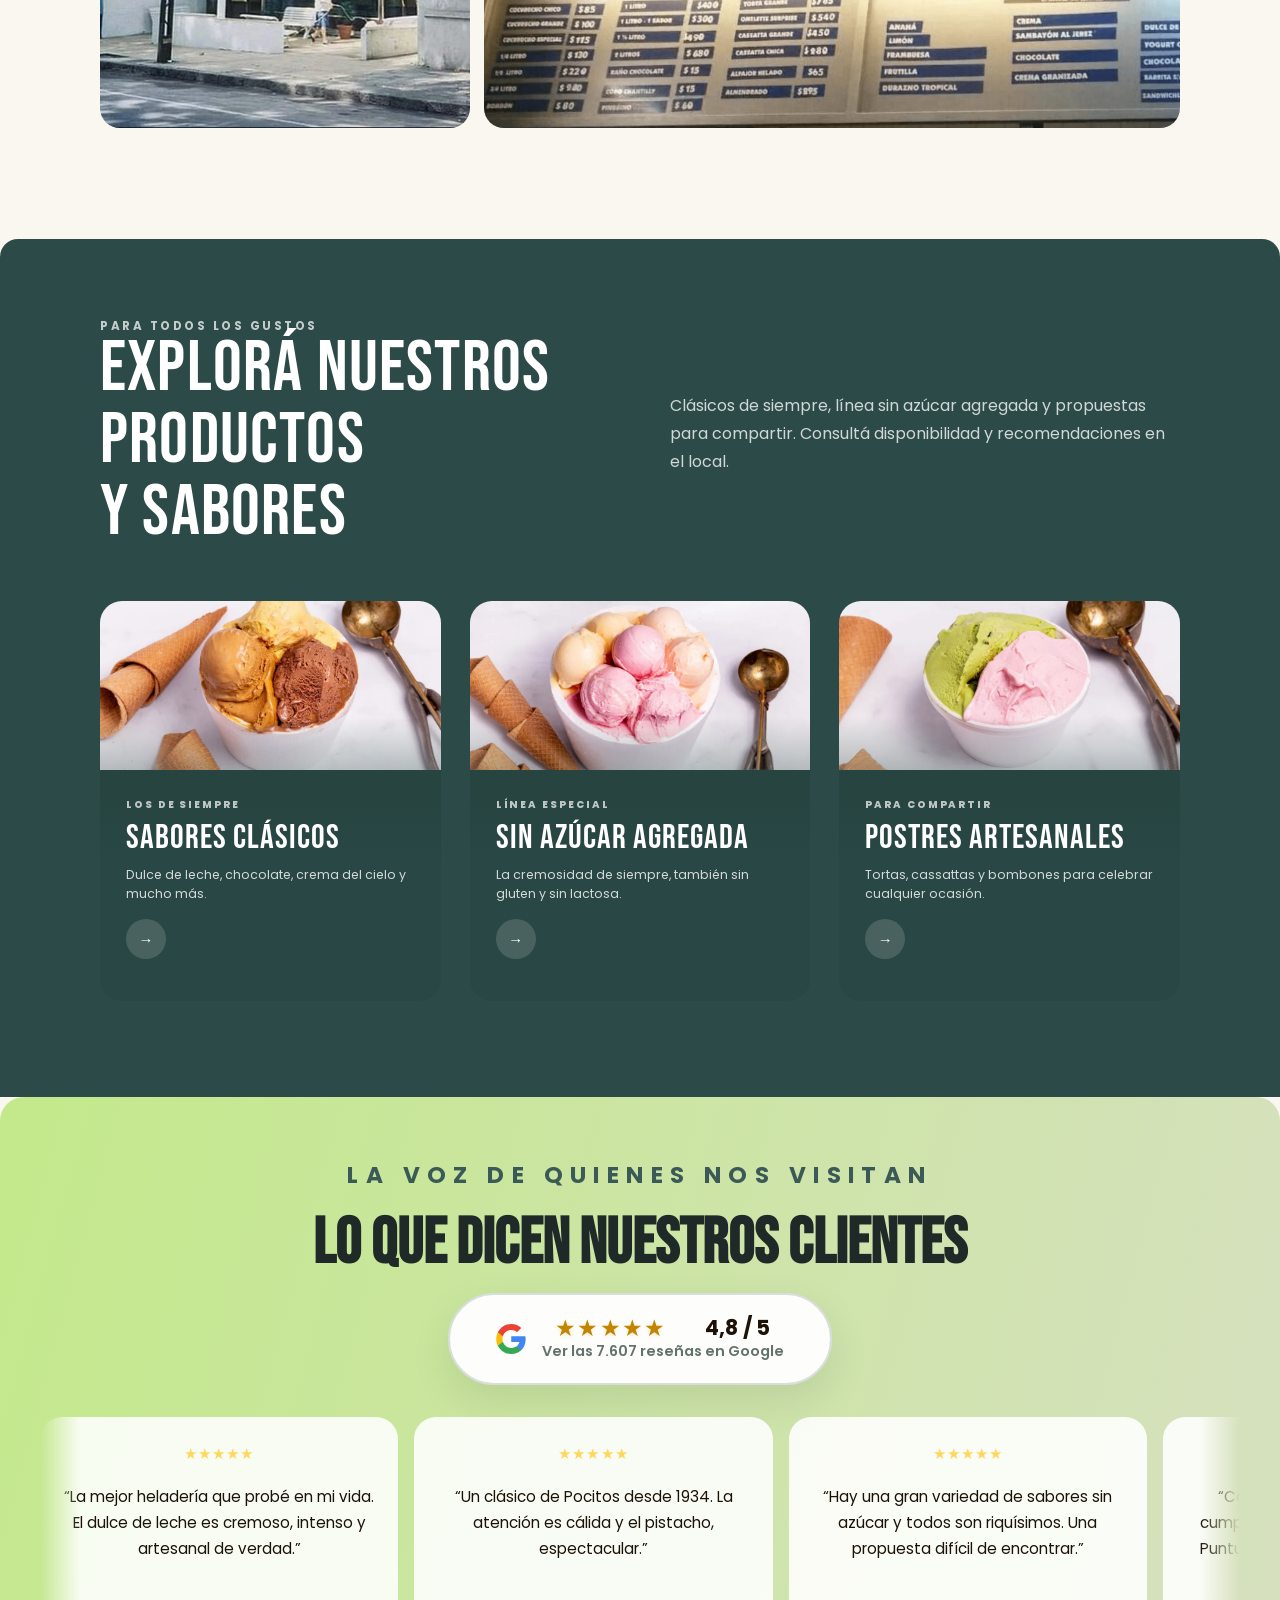
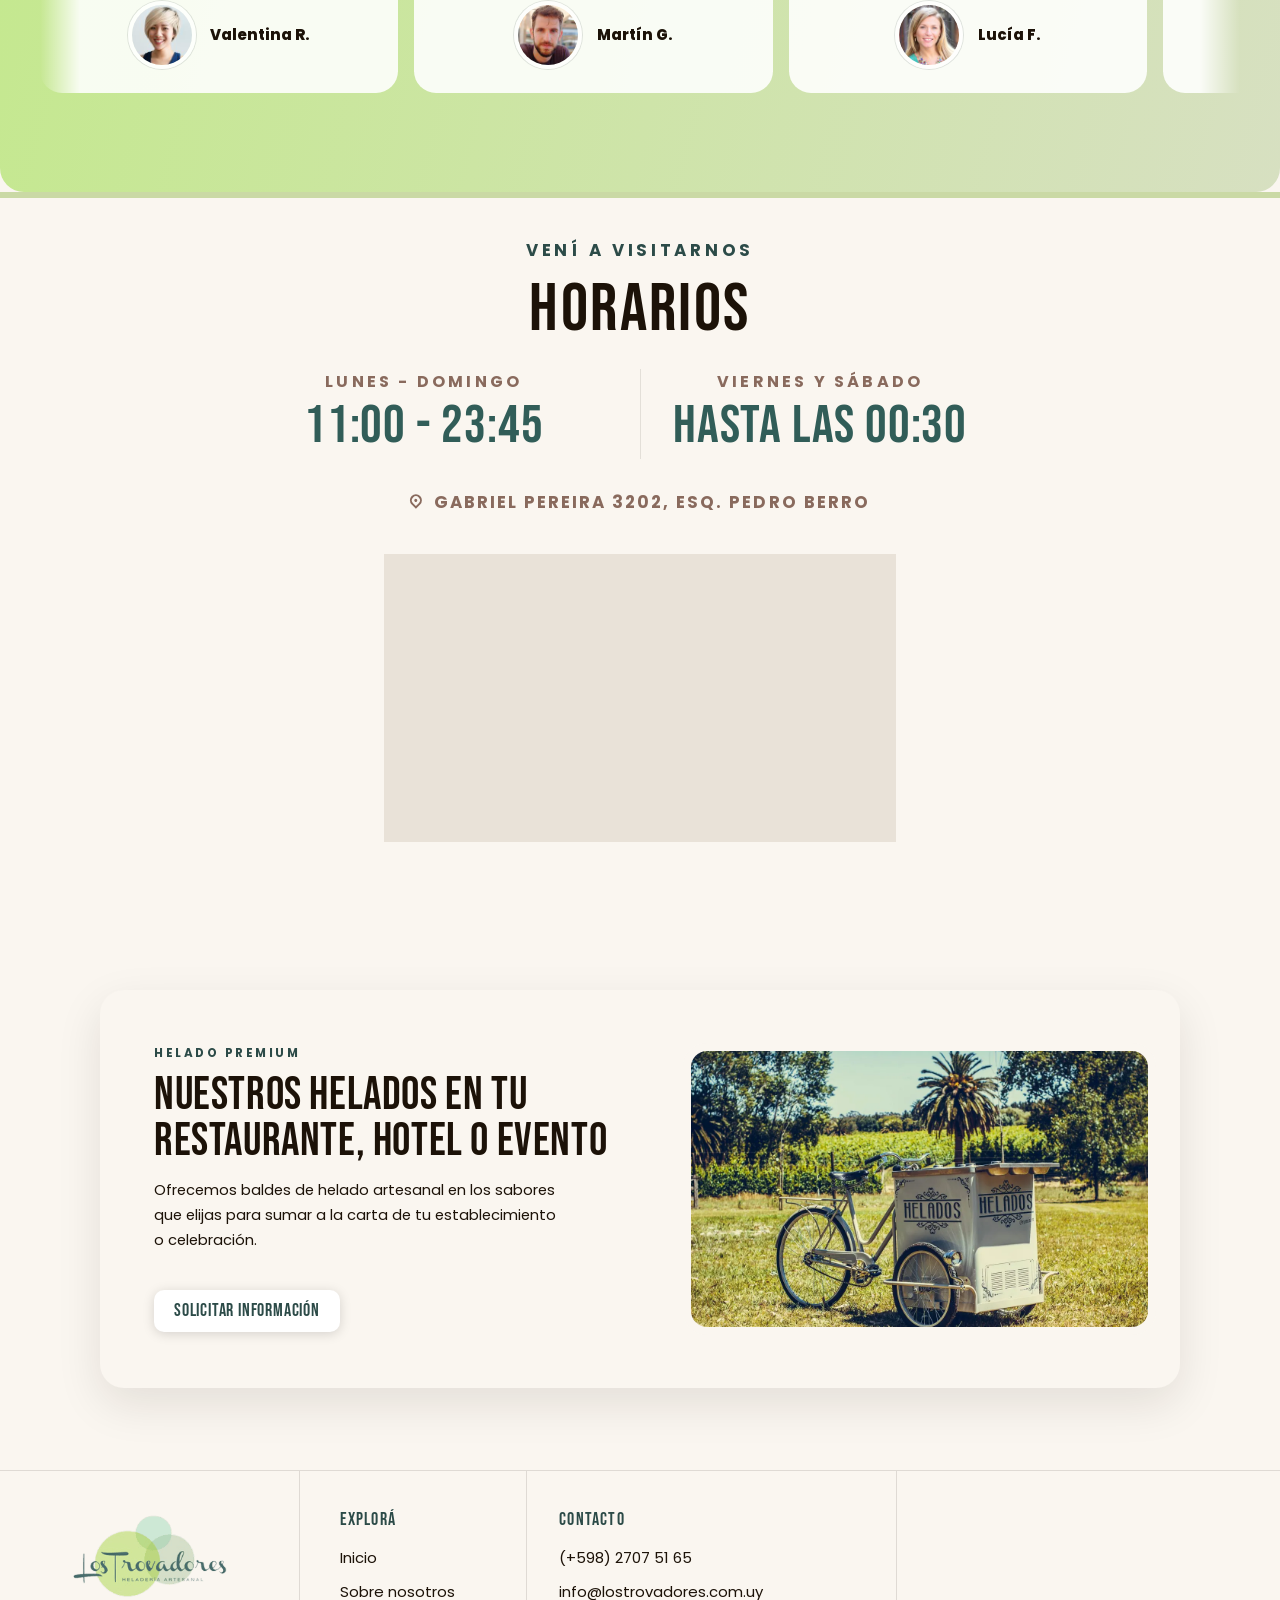
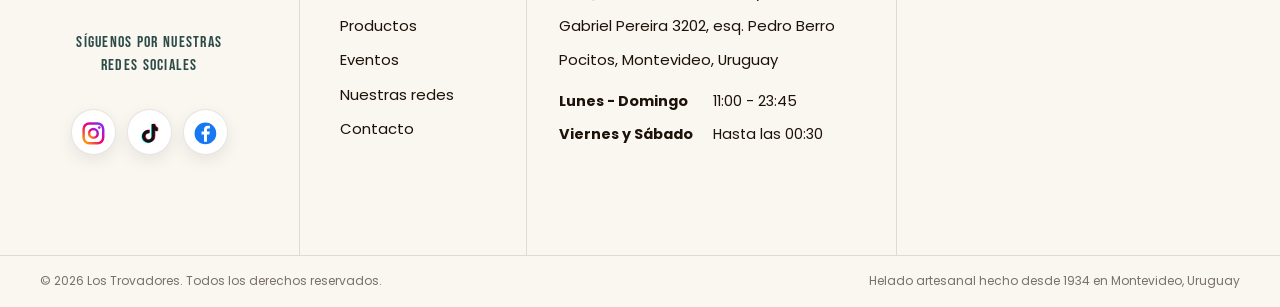
==== commit a3e4fbf4: "Traer imagenes a local, optimizar peso y limpiar deuda tecnica" ====
--- a/index.html
+++ b/index.html
@@ -20,6 +20,12 @@
     <meta property="og:image:alt" content="Los Trovadores, heladería artesanal desde 1934">
     <meta name="twitter:card" content="summary_large_image">
     <link rel="canonical" href="https://lostrovadores.com.uy/">
+    <link rel="preconnect" href="https://fonts.googleapis.com">
+    <link rel="preconnect" href="https://fonts.gstatic.com" crossorigin>
+    <link
+      rel="stylesheet"
+      href="https://fonts.googleapis.com/css2?family=Bebas+Neue&amp;family=Poppins:wght@400;500;600;700;800;900&amp;display=swap"
+    >
     <link rel="stylesheet" href="assets/styles.css">
     <title>Heladería Los Trovadores | Helado artesanal en Pocitos</title>
     <script type="application/ld+json">
@@ -75,7 +81,7 @@
     <main id="contenido">
       <section
         class="hero"
-        style="--hero-image: url('https://framerusercontent.com/images/xLcZlOg9eMD724HGC62vazBzBk.jpg?height=1080&width=1920')"
+        style="--hero-image: url('assets/hero-portada.webp')"
         aria-labelledby="titulo-principal"
       >
         <div class="container hero__content">
@@ -88,8 +94,15 @@
               Todos los días, en la esquina más helada de Pocitos
             </p>
             <div class="button-row">
-              <a class="button button--light" href="productos.html">PRODUCTOS</a>
-              <a class="button button--light" href="eventos.html">EVENTOS</a>
+              <a class="button button--light" href="productos.html">Ver sabores</a>
+              <a
+                class="button button--outline"
+                data-whatsapp
+                data-whatsapp-text="Hola, quisiera hacer una consulta."
+                href="https://wa.me/59898388553"
+                target="_blank"
+                rel="noopener"
+              >Consultar por WhatsApp</a>
             </div>
           </div>
           <a
@@ -150,38 +163,39 @@
           <div class="history-gallery reveal">
             <figure class="history-gallery__main">
               <img
-                src="https://framerusercontent.com/images/WuEVEBK05A682aDUcIZg41OErCg.jpg?scale-down-to=1024&width=1206&height=1207"
+                src="assets/historia-local.webp"
                 alt="Local histórico de Los Trovadores en Pocitos"
-                width="1206"
-                height="1207"
+                width="1200"
+                height="1201"
                 loading="lazy"
               >
             </figure>
             <figure>
               <img
-                src="https://framerusercontent.com/images/QqnQxNs3JbTOHIs84QcMrcyNIo.png?scale-down-to=1024&width=1700&height=1150"
+                src="assets/historia-helados.webp"
                 alt="Helados artesanales de Los Trovadores"
-                width="1700"
-                height="1150"
+                width="1400"
+                height="947"
                 loading="lazy"
               >
             </figure>
             <figure>
               <img
-                src="https://framerusercontent.com/images/IWJgQJa4BXL2USO2zlEw7VdBsc.jpg?scale-down-to=1024&width=7360&height=4912"
+                src="assets/historia-taller.webp"
                 alt="Preparación artesanal de helados"
-                width="7360"
-                height="4912"
+                width="1400"
+                height="934"
                 loading="lazy"
               >
             </figure>
             <figure class="history-gallery__wide">
               <img
-                src="assets/history-menu-clean.png"
+                src="assets/history-menu.webp"
                 alt="Detalle de la identidad visual de Los Trovadores"
                 width="2048"
                 height="585"
                 loading="lazy"
+                decoding="async"
               >
             </figure>
           </div>
@@ -201,63 +215,51 @@
             </p>
           </div>
           <div class="cards">
-            <a class="product-card reveal" href="productos.html#sabores">
-              <img
-                src="https://framerusercontent.com/images/tLF7HAoH3oB400MAR6UXvbUzAg.jpg?scale-down-to=512&width=925&height=631"
+            <a class="product-card reveal" href="productos.html#clasicos">
+              <img
+                src="assets/card-clasicos.webp"
                 alt="Pote de helado con chocolate, dulce de leche y crema"
-                width="925"
-                height="631"
-                loading="lazy"
+                width="900"
+                height="614"
+                loading="lazy"
+                decoding="async"
               >
               <div class="product-card__body">
-                <span class="tag">Explorá las opciones</span>
+                <span class="tag">Los de siempre</span>
                 <h3>Sabores clásicos</h3>
                 <p>Dulce de leche, chocolate, crema del cielo y mucho más.</p>
                 <span class="product-card__arrow" aria-hidden="true">→</span>
               </div>
             </a>
-            <a class="product-card reveal" href="productos.html#sabores">
-              <img
-                src="https://framerusercontent.com/images/mAQeorCaGy64Ud2JTo4qqMfhxYg.jpg?scale-down-to=512&width=870&height=593"
+            <a class="product-card reveal" href="productos.html#sin-azucar">
+              <img
+                src="assets/card-sin-azucar.webp"
                 alt="Pote de helado sin azúcar con crema y frutilla"
                 width="870"
                 height="593"
                 loading="lazy"
+                decoding="async"
               >
               <div class="product-card__body">
-                <span class="tag">Explorá las opciones</span>
+                <span class="tag">Línea especial</span>
                 <h3>Sin azúcar agregada</h3>
-                <p>La cremosidad de siempre en una línea especial.</p>
+                <p>La cremosidad de siempre, también sin gluten y sin lactosa.</p>
                 <span class="product-card__arrow" aria-hidden="true">→</span>
               </div>
             </a>
-            <a class="product-card reveal" href="productos.html#sabores">
-              <img
-                src="https://framerusercontent.com/images/YqGpZfw3667mxuyRanqvlgAY8I.jpg?scale-down-to=512&width=910&height=620"
+            <a class="product-card reveal" href="productos.html#postres-con-azucar">
+              <img
+                src="assets/card-postres.webp"
                 alt="Pote de helado con pistacho y frutilla"
-                width="910"
-                height="620"
-                loading="lazy"
+                width="900"
+                height="613"
+                loading="lazy"
+                decoding="async"
               >
               <div class="product-card__body">
-                <span class="tag">Explorá las opciones</span>
+                <span class="tag">Para compartir</span>
                 <h3>Postres artesanales</h3>
-                <p>Opciones para celebrar y disfrutar en cualquier ocasión.</p>
-                <span class="product-card__arrow" aria-hidden="true">→</span>
-              </div>
-            </a>
-            <a class="product-card reveal" href="productos.html#sabores">
-              <img
-                src="https://framerusercontent.com/images/YqGpZfw3667mxuyRanqvlgAY8I.jpg?scale-down-to=512&width=910&height=620"
-                alt="Postre helado artesanal sin azúcar agregada"
-                width="910"
-                height="620"
-                loading="lazy"
-              >
-              <div class="product-card__body">
-                <span class="tag">Explorá las opciones</span>
-                <h3>Postres sin azúcar</h3>
-                <p>Opciones sin azúcar agregada, con el sabor artesanal de siempre.</p>
+                <p>Tortas, cassattas y bombones para celebrar cualquier ocasión.</p>
                 <span class="product-card__arrow" aria-hidden="true">→</span>
               </div>
             </a>
@@ -272,7 +274,7 @@
         <div class="container">
           <div class="reviews-head reveal">
             <div>
-              <span class="eyebrow">Reseñas de Google</span>
+              <span class="eyebrow">La voz de quienes nos visitan</span>
               <h2 class="section-title" id="resenas-titulo">
                 Lo que dicen nuestros clientes
               </h2>
@@ -313,7 +315,7 @@
             role="status"
             aria-live="polite"
           >
-            Últimas reseñas de Google, ordenadas por fecha.
+            El puntaje y el total de reseñas se sincronizan con Google.
           </p>
           <div
             class="review-marquee"
@@ -338,7 +340,6 @@
                   >
                   <div>
                     <cite>Valentina R.</cite>
-                    <small>Reseña publicada en Google</small>
                   </div>
                 </div>
               </article>
@@ -358,7 +359,6 @@
                   >
                   <div>
                     <cite>Martín G.</cite>
-                    <small>Reseña publicada en Google</small>
                   </div>
                 </div>
               </article>
@@ -378,7 +378,6 @@
                   >
                   <div>
                     <cite>Lucía F.</cite>
-                    <small>Reseña publicada en Google</small>
                   </div>
                 </div>
               </article>
@@ -398,7 +397,6 @@
                   >
                   <div>
                     <cite>Diego P.</cite>
-                    <small>Reseña publicada en Google</small>
                   </div>
                 </div>
               </article>
@@ -418,7 +416,6 @@
                   >
                   <div>
                     <cite>Sofía M.</cite>
-                    <small>Reseña publicada en Google</small>
                   </div>
                 </div>
               </article>
@@ -438,7 +435,6 @@
                   >
                   <div>
                     <cite>Rodrigo S.</cite>
-                    <small>Reseña publicada en Google</small>
                   </div>
                 </div>
               </article>
@@ -470,7 +466,7 @@
               <address>
                 <a
                   class="visit-address"
-                  href="https://www.google.com/maps/search/?api=1&query=Helader%C3%ADa+Los+Trovadores+Gabriel+Pereira+3202+Montevideo"
+                  href="https://www.google.com/maps/search/?api=1&amp;query=Helader%C3%ADa+Los+Trovadores+Gabriel+Pereira+3202+Montevideo"
                   target="_blank"
                   rel="noopener"
                 >
@@ -484,7 +480,7 @@
             </div>
             <div class="map-embed">
               <iframe
-                src="https://maps.google.com/maps?q=Gabriel%20Pereira%203202%20Montevideo&t=&z=15&ie=UTF8&iwloc=&output=embed"
+                src="https://maps.google.com/maps?q=Gabriel%20Pereira%203202%20Montevideo&amp;t=&amp;z=15&amp;ie=UTF8&amp;iwloc=&amp;output=embed"
                 title="Mapa de Heladería Los Trovadores"
                 loading="lazy"
                 referrerpolicy="no-referrer-when-downgrade"
--- a/assets/styles.css
+++ b/assets/styles.css
@@ -1,5 +1,3 @@
-@import url("https://fonts.googleapis.com/css2?family=Bebas+Neue&family=Poppins:wght@400;500;600;700;800;900&display=swap");
-
 @layer reset, tokens, base, components, sections, utilities, responsive, framer-match;
 
 @layer reset {
@@ -365,10 +363,6 @@
   }
 
   .brand__mark,
-  .brand__copy {
-    display: none;
-  }
-
   .nav-links {
     justify-self: center;
     gap: clamp(1rem, 1.5vw, 1.85rem);
@@ -437,16 +431,38 @@
       height: 5.5rem;
     }
 
-    .nav-links,
+    .nav-links {
+      display: none;
+    }
+
+    /*
+      El WhatsApp es la vía principal de consulta del negocio: se queda
+      visible en móvil en vez de esconderse detrás del menú. Sólo se
+      compacta la etiqueta y se oculta el resto de las acciones.
+    */
     .nav-actions {
+      margin-left: 0;
+    }
+
+    .nav-actions .button:not(.button--whatsapp) {
       display: none;
+    }
+
+    .nav-actions__long {
+      display: none;
+    }
+
+    .nav-actions .button--whatsapp {
+      min-height: 4.5rem;
+      padding-inline: 1.85rem;
+      font-size: 1rem;
+      white-space: nowrap;
     }
 
     .menu-toggle {
       display: grid;
       width: 5.5rem;
       height: 5.5rem;
-      margin-left: auto;
       background: var(--cream-300);
       border-radius: 50%;
     }
@@ -578,6 +594,12 @@
       width: 1.65rem;
     }
 
+    .nav-actions .button--whatsapp {
+      min-height: 3.25rem;
+      padding-inline: 1.1rem;
+      font-size: 0.8rem;
+    }
+
     .mobile-panel {
       gap: 1rem;
       padding: 0.75rem 1.25rem 1.5rem;
@@ -799,11 +821,6 @@
     text-transform: uppercase;
   }
 
-  .scroll-cue {
-    width: 2.5rem;
-    height: 2.5rem;
-  }
-
   #historia {
     min-height: 63.4375rem;
     padding-block: 5rem;
@@ -903,7 +920,7 @@
   }
 
   .cards {
-    grid-template-columns: repeat(4, minmax(0, 1fr));
+    grid-template-columns: repeat(3, minmax(0, 1fr));
     gap: 1.8rem;
     margin-top: 0;
   }
@@ -1226,21 +1243,6 @@
     object-fit: cover;
   }
 
-  .review-author__fallback {
-    display: grid;
-    width: 4.25rem;
-    height: 4.25rem;
-    flex: 0 0 auto;
-    place-items: center;
-    color: var(--white);
-    background: var(--forest-900);
-    border: 0.25rem solid rgb(255 255 255 / 72%);
-    border-radius: 50%;
-    font-size: 1.4rem;
-    font-weight: 700;
-    box-shadow: 0 0 0 1px rgb(30 41 40 / 12%);
-  }
-
   .review-author small {
     display: block;
     margin-top: 0.12rem;
@@ -1637,15 +1639,6 @@
     transform: translateX(-50%);
   }
 
-  .whatsapp-fab {
-    width: 3.2rem;
-    height: 3.2rem;
-    color: #fff;
-    background: var(--forest-900);
-    border-color: var(--cream-100);
-    font-family: var(--display);
-  }
-
   @media (max-width: 68rem) {
     .cards {
       grid-template-columns: repeat(2, minmax(0, 1fr));
@@ -1858,6 +1851,7 @@
     .footer-map iframe {
       min-height: 15rem;
     }
+
   }
 
   @media (prefers-reduced-motion: reduce) {
@@ -1988,10 +1982,6 @@
     padding-block: clamp(4.5rem, 8vw, 8rem);
   }
 
-  .section--tight {
-    padding-block: clamp(3.5rem, 6vw, 5.5rem);
-  }
-
   .section--cream {
     background: var(--cream-200);
   }
@@ -2123,21 +2113,6 @@
     background: var(--white);
   }
 
-  .text-link {
-    display: inline-flex;
-    align-items: center;
-    gap: 0.55rem;
-    font-weight: 800;
-    text-decoration: underline;
-    text-decoration-color: var(--lime-300);
-    text-decoration-thickness: 0.15rem;
-    text-underline-offset: 0.32rem;
-  }
-
-  .text-link::after {
-    content: "↗";
-  }
-
   .announcement {
     padding: 0.48rem 1rem;
     color: var(--cream-100);
@@ -2172,48 +2147,6 @@
     gap: 0.65rem;
     margin-right: auto;
     color: var(--forest-900);
-  }
-
-  .brand__mark {
-    position: relative;
-    width: 2.85rem;
-    height: 2.85rem;
-    flex: 0 0 auto;
-    border-radius: 50%;
-    background:
-      radial-gradient(circle at 68% 22%, rgb(217 255 114 / 75%) 0 19%, transparent 20%),
-      radial-gradient(circle at 32% 72%, rgb(91 156 146 / 38%) 0 28%, transparent 29%),
-      var(--lime-200);
-  }
-
-  .brand__mark::after {
-    position: absolute;
-    top: 50%;
-    left: -0.25rem;
-    width: 3.4rem;
-    height: 2px;
-    content: "";
-    background: var(--forest-900);
-    transform: rotate(-5deg);
-  }
-
-  .brand__copy {
-    font-family: var(--display);
-    font-size: 1.05rem;
-    font-style: italic;
-    font-weight: 700;
-    line-height: 1;
-  }
-
-  .brand__copy small {
-    display: block;
-    margin-top: 0.3rem;
-    font-family: var(--body);
-    font-size: 0.48rem;
-    font-style: normal;
-    font-weight: 800;
-    letter-spacing: 0.2em;
-    text-transform: uppercase;
   }
 
   .nav-links {
@@ -2552,43 +2485,8 @@
     letter-spacing: 0.08em;
   }
 
-  .scroll-cue {
-    position: absolute;
-    right: max(1rem, calc((100% - var(--container)) / 2));
-    bottom: 2rem;
-    display: grid;
-    width: 3rem;
-    height: 3rem;
-    place-items: center;
-    color: var(--white);
-    border: 1px solid rgb(255 255 255 / 50%);
-    border-radius: 50%;
-    animation: float 2.4s ease-in-out infinite;
-  }
-
   .history-media {
     min-height: 38rem;
-  }
-
-  .history-stamp {
-    position: absolute;
-    right: 1rem;
-    bottom: 1rem;
-    z-index: 2;
-    width: 8rem;
-    padding: 1.1rem;
-    color: var(--forest-950);
-    background: var(--lime-200);
-    border-radius: 50%;
-    font-family: var(--display);
-    font-size: 1.1rem;
-    line-height: 1;
-    text-align: center;
-    text-transform: uppercase;
-    aspect-ratio: 1;
-    display: grid;
-    place-items: center;
-    transform: rotate(-7deg);
   }
 
   .reviews-head {
@@ -2645,23 +2543,6 @@
     color: var(--ink-soft);
   }
 
-  .visit-card {
-    display: grid;
-    grid-template-columns: 0.9fr 1.1fr;
-    overflow: hidden;
-    color: var(--white);
-    background: var(--forest-900);
-    border-radius: var(--radius-lg);
-    box-shadow: var(--shadow-md);
-  }
-
-  .visit-card__copy {
-    display: grid;
-    align-content: center;
-    gap: 1.5rem;
-    padding: clamp(2rem, 5vw, 4.5rem);
-  }
-
   .hours-list {
     display: grid;
   }
@@ -2676,28 +2557,6 @@
 
   .hours-list dt {
     color: rgb(255 255 255 / 70%);
-  }
-
-  .map-preview {
-    position: relative;
-    display: grid;
-    min-height: 34rem;
-    place-items: center;
-    background:
-      linear-gradient(rgb(223 255 140 / 20%), rgb(21 58 54 / 55%)),
-      url("https://framerusercontent.com/images/xLcZlOg9eMD724HGC62vazBzBk.jpg?height=720&width=1280")
-        center / cover;
-  }
-
-  .map-preview::before {
-    width: 4.25rem;
-    height: 4.25rem;
-    content: "";
-    background: var(--lime-200);
-    border: 0.9rem solid rgb(255 255 255 / 80%);
-    border-radius: 50% 50% 50% 0;
-    box-shadow: var(--shadow-md);
-    transform: rotate(-45deg);
   }
 
   .map-preview .button {
@@ -3074,29 +2933,6 @@
     font-size: 0.75rem;
   }
 
-  .whatsapp-fab {
-    position: fixed;
-    right: 1rem;
-    bottom: 1rem;
-    z-index: 80;
-    display: grid;
-    width: 3.6rem;
-    height: 3.6rem;
-    place-items: center;
-    color: var(--forest-950);
-    background: var(--lime-200);
-    border: 3px solid var(--cream-100);
-    border-radius: 50%;
-    box-shadow: var(--shadow-md);
-    font-size: 1.3rem;
-    font-weight: 900;
-    transition: transform 220ms var(--ease);
-  }
-
-  .whatsapp-fab:hover {
-    transform: translateY(-0.25rem) rotate(-4deg);
-  }
-
   @keyframes float {
     0%,
     100% {
@@ -3322,9 +3158,6 @@
     margin-top: 1.6rem;
   }
 
-  .muted {
-    color: var(--ink-soft);
-  }
 }
 
 @layer responsive {
@@ -3446,15 +3279,6 @@
       letter-spacing: 0.08em;
     }
 
-    .brand__mark {
-      width: 2.25rem;
-      height: 2.25rem;
-    }
-
-    .brand__copy {
-      font-size: 0.85rem;
-    }
-
     .hero {
       min-height: calc(100svh - 1rem);
       background-position: 58% center;
@@ -3462,10 +3286,6 @@
 
     .hero .display-title {
       font-size: clamp(3.7rem, 19vw, 6rem);
-    }
-
-    .scroll-cue {
-      display: none;
     }
 
     .cards,
@@ -3500,9 +3320,6 @@
       flex-direction: column;
     }
 
-    .map-preview {
-      min-height: 25rem;
-    }
   }
 
   @media (prefers-reduced-motion: reduce) {
@@ -3604,22 +3421,6 @@
     text-transform: uppercase;
   }
 
-  .catalog-image-placeholder {
-    width: min(100%, 94.75rem);
-    aspect-ratio: 1516 / 338;
-    margin: 6rem auto 0;
-    overflow: hidden;
-    background:
-      linear-gradient(135deg, rgb(180 232 90 / 20%), rgb(44 75 72 / 12%)),
-      var(--cream-300);
-    border: 1px dashed rgb(28 18 8 / 26%);
-    border-radius: 1.375rem;
-  }
-
-  .catalog-image-placeholder[hidden] {
-    display: none;
-  }
-
   .product-catalog .flavor-grid {
     display: grid;
     grid-template-columns: repeat(2, minmax(0, 1fr));
@@ -3697,10 +3498,6 @@
       margin-top: 6rem;
     }
 
-    .catalog-image-placeholder {
-      margin-top: 4.5rem;
-    }
-
     .product-catalog .flavor-grid {
       gap: 3.5rem 3rem;
       margin-top: 4.5rem;
@@ -3722,12 +3519,6 @@
 
     .catalog-category-title {
       font-size: clamp(2.8rem, 12vw, 4rem);
-    }
-
-    .catalog-image-placeholder {
-      aspect-ratio: 16 / 6;
-      margin-top: 3.5rem;
-      border-radius: 1rem;
     }
 
     .product-catalog .flavor-grid {
@@ -4186,7 +3977,6 @@
     .footer-map {
       grid-column: 1 / -1;
     }
-  }
 
   .footer-map {
     height: auto;
@@ -4202,6 +3992,8 @@
     aspect-ratio: auto;
   }
 
+  }
+
   @media (max-width: 52rem) {
     .visit-hours-section .visit-section__grid {
       gap: 2rem;
@@ -4211,6 +4003,7 @@
       height: 15rem;
       min-height: 15rem;
     }
+
   }
 }
 
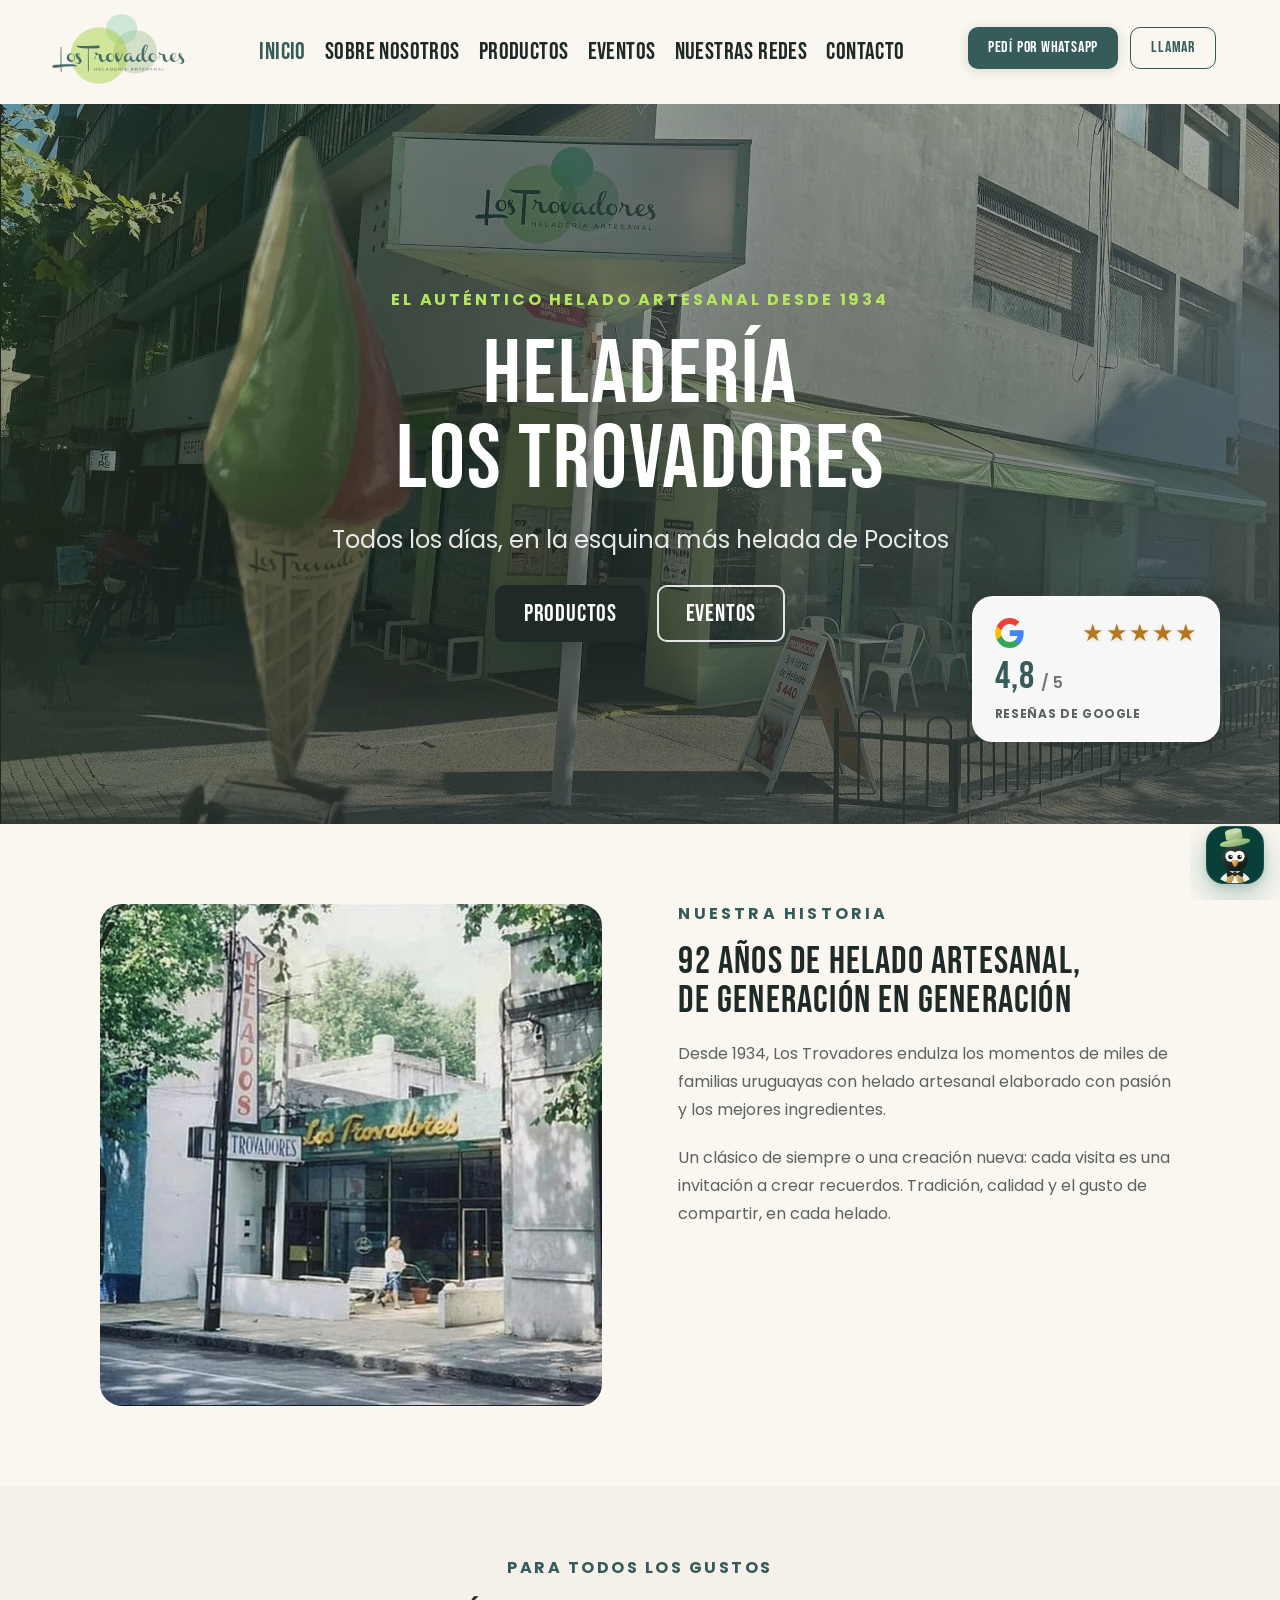
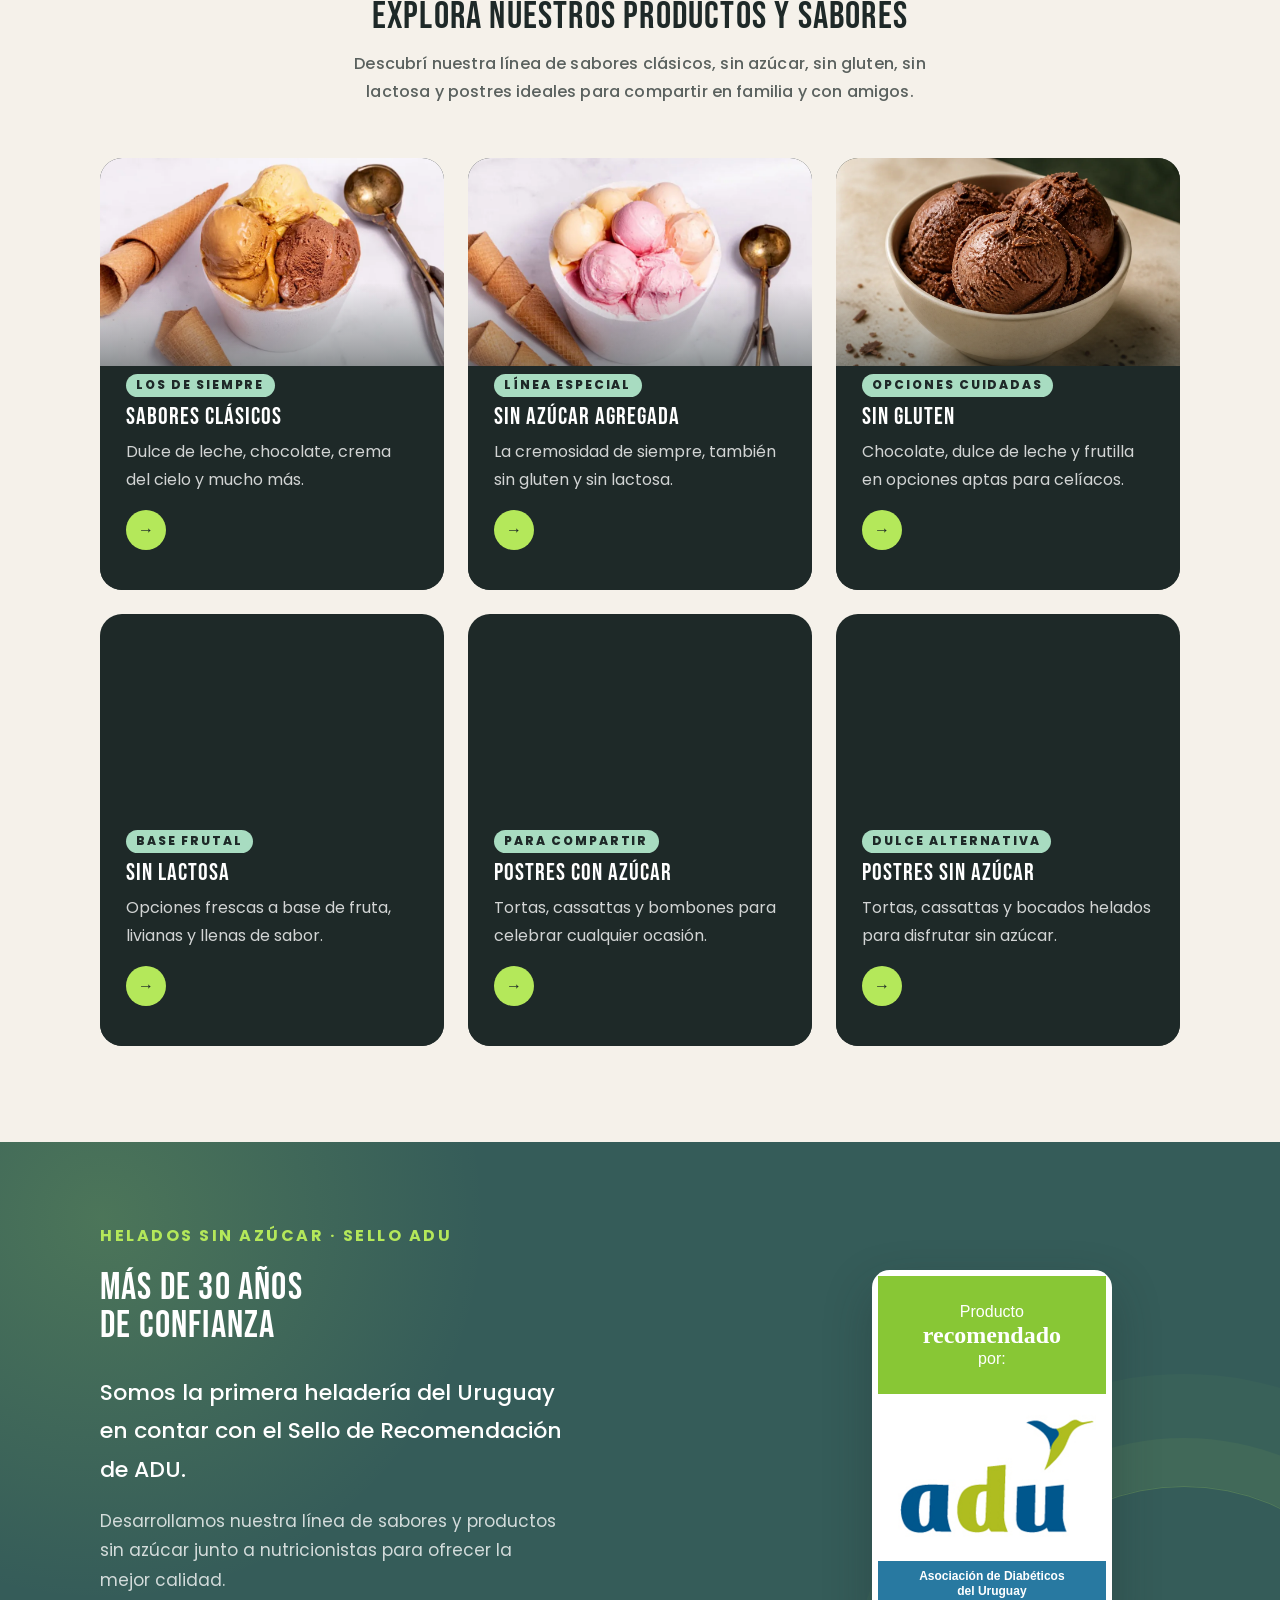
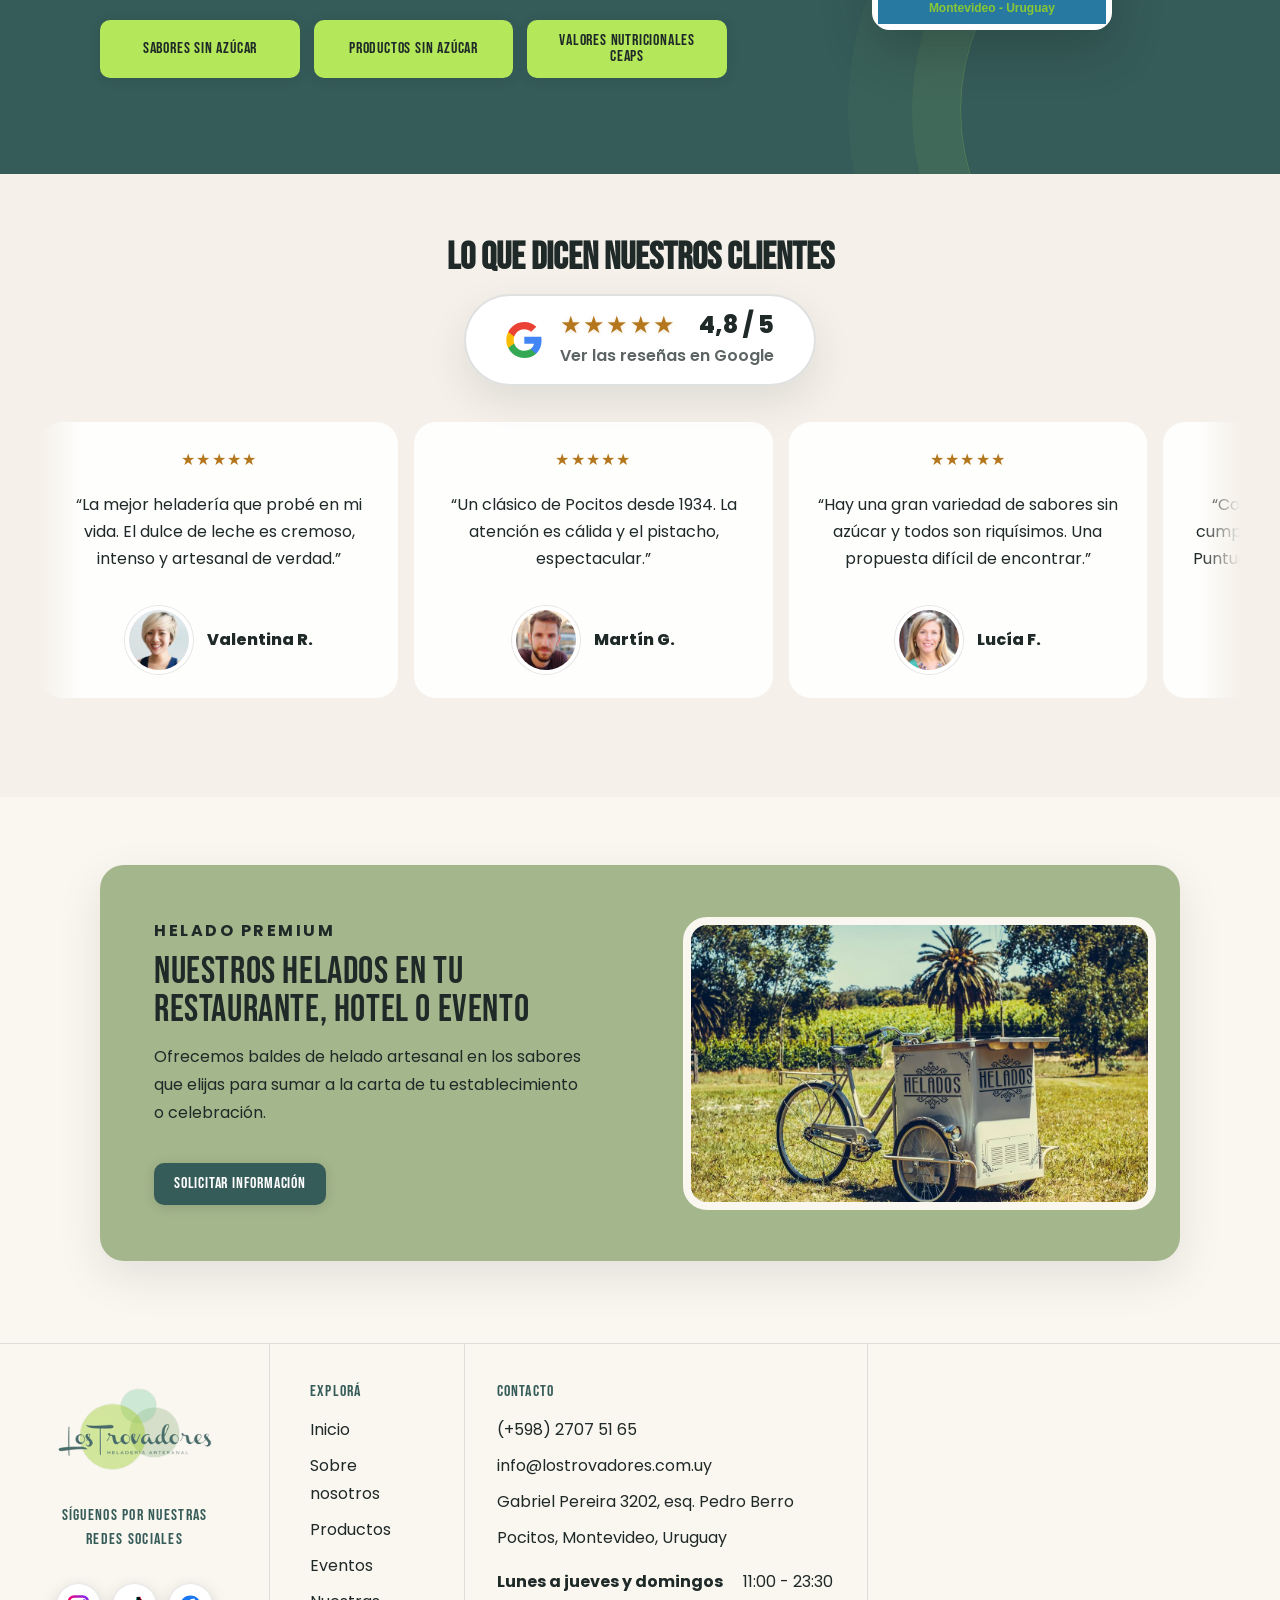
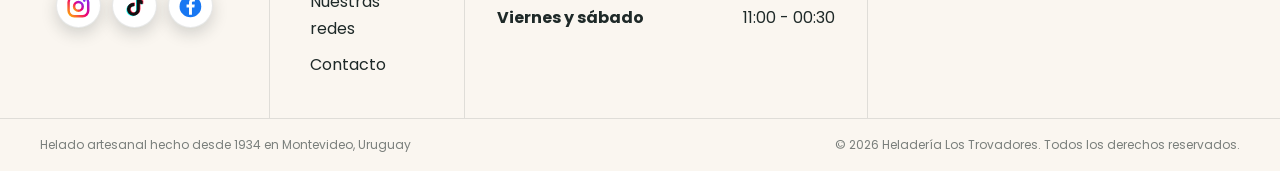
==== commit 2929ea0c: "Publicar sitio Trova 2026" ====
--- a/index.html
+++ b/index.html
@@ -7,7 +7,7 @@
       name="description"
       content="Heladería artesanal en Pocitos desde 1934. Descubrí los sabores, postres y propuestas para eventos de Los Trovadores."
     >
-    <meta name="theme-color" content="#153a36">
+    <meta name="theme-color" content="#355c59">
     <meta property="og:type" content="website">
     <meta property="og:locale" content="es_UY">
     <meta property="og:site_name" content="Heladería Los Trovadores">
@@ -20,60 +20,24 @@
     <meta property="og:image:alt" content="Los Trovadores, heladería artesanal desde 1934">
     <meta name="twitter:card" content="summary_large_image">
     <link rel="canonical" href="https://lostrovadores.com.uy/">
+    <link rel="icon" href="/favicon.ico" sizes="32x32">
+    <link rel="icon" type="image/png" sizes="16x16" href="/assets/favicon-16.png">
+    <link rel="icon" type="image/png" sizes="32x32" href="/assets/favicon-32.png">
+    <link rel="apple-touch-icon" href="/assets/apple-touch-icon.png">
+    <link rel="manifest" href="/site.webmanifest">
     <link rel="preconnect" href="https://fonts.googleapis.com">
     <link rel="preconnect" href="https://fonts.gstatic.com" crossorigin>
     <link
       rel="stylesheet"
       href="https://fonts.googleapis.com/css2?family=Bebas+Neue&amp;family=Poppins:wght@400;500;600;700;800;900&amp;display=swap"
     >
-    <link rel="stylesheet" href="assets/styles.css">
+    <link rel="stylesheet" href="assets/styles.css?v=20260822-resenas-compacta-hero-actions">
     <title>Heladería Los Trovadores | Helado artesanal en Pocitos</title>
-    <script type="application/ld+json">
-      {
-        "@context": "https://schema.org",
-        "@type": ["IceCreamShop", "LocalBusiness"],
-        "name": "Heladería Los Trovadores",
-        "description": "Heladería artesanal en Pocitos desde 1934.",
-        "url": "https://lostrovadores.com.uy/",
-        "telephone": "+59827075165",
-        "email": "info@lostrovadores.com.uy",
-        "foundingDate": "1934",
-        "address": {
-          "@type": "PostalAddress",
-          "streetAddress": "Gabriel Pereira 3202, esquina Pedro Berro",
-          "addressLocality": "Montevideo",
-          "addressRegion": "Montevideo",
-          "addressCountry": "UY"
-        },
-        "sameAs": [
-          "https://www.instagram.com/heladerialostrovadores/",
-          "https://www.facebook.com/heladeria.lostrovadores",
-          "https://www.tiktok.com/@heladerialostrovadores"
-        ],
-        "openingHoursSpecification": [
-          {
-            "@type": "OpeningHoursSpecification",
-            "dayOfWeek": [
-              "Monday",
-              "Tuesday",
-              "Wednesday",
-              "Thursday",
-              "Sunday"
-            ],
-            "opens": "11:00",
-            "closes": "23:45"
-          },
-          {
-            "@type": "OpeningHoursSpecification",
-            "dayOfWeek": ["Friday", "Saturday"],
-            "opens": "11:00",
-            "closes": "00:30"
-          }
-        ]
-      }
-    </script>
-    <script src="assets/components.js" defer></script>
-    <script src="assets/main.js" defer></script>
+    <script id="local-business-data" type="application/ld+json"></script>
+    <script src="assets/site-config.js" defer></script>
+    <script src="assets/analytics.js" defer></script>
+    <script src="assets/components.js?v=20260816-compact-launcher" defer></script>
+    <script src="assets/main.js?v=20260811-ceaps-link" defer></script>
   </head>
   <body data-page="inicio">
     <site-header></site-header>
@@ -81,7 +45,7 @@
     <main id="contenido">
       <section
         class="hero"
-        style="--hero-image: url('assets/hero-portada.webp')"
+        style="--hero-image: url('/assets/hero-portada.webp')"
         aria-labelledby="titulo-principal"
       >
         <div class="container hero__content">
@@ -94,15 +58,8 @@
               Todos los días, en la esquina más helada de Pocitos
             </p>
             <div class="button-row">
-              <a class="button button--light" href="productos.html">Ver sabores</a>
-              <a
-                class="button button--outline"
-                data-whatsapp
-                data-whatsapp-text="Hola, quisiera hacer una consulta."
-                href="https://wa.me/59898388553"
-                target="_blank"
-                rel="noopener"
-              >Consultar por WhatsApp</a>
+              <a class="button hero-action hero-action--primary" href="productos.html">Productos</a>
+              <a class="button hero-action hero-action--secondary" href="eventos.html">Eventos</a>
             </div>
           </div>
           <a
@@ -119,14 +76,20 @@
                 width="30"
                 height="30"
               >
-              <span class="hero__stars" aria-hidden="true">★★★★★</span>
+              <span class="hero__stars" aria-hidden="true">
+                <i>★</i><i>★</i><i>★</i><i>★</i><i>★</i>
+              </span>
             </span>
             <span class="hero__rating">
               <strong class="hero__score" data-google-rating-value>4,8</strong>
               <span>/ 5</span>
             </span>
+            <!--
+              El total sale de la API de Google. Hasta que responda se muestra
+              "Reseñas de Google", sin cifra: nunca un número escrito a mano.
+            -->
             <span class="hero__review-label">
-              <span data-google-review-count>7.607 reseñas</span> de Google
+              <span data-google-review-count>Reseñas</span> de Google
             </span>
           </a>
         </div>
@@ -134,16 +97,23 @@
 
       <section class="section" id="historia">
         <div class="container">
-          <div class="history-intro">
-            <div class="stack reveal">
+          <div class="history-split">
+            <figure class="history-split__media reveal">
+              <img
+                src="assets/historia-local.webp"
+                alt="Local histórico de Los Trovadores en Pocitos"
+                width="1200"
+                height="1201"
+                loading="lazy"
+              >
+            </figure>
+            <div class="history-split__content reveal">
               <span class="eyebrow history-eyebrow">NUESTRA HISTORIA</span>
               <h2 class="section-title">
                 <span data-years-since>92</span> años de helado artesanal,
                 de generación en generación
               </h2>
-            </div>
-            <div class="history-copy reveal">
-              <p class="lead">
+              <p>
                 Desde 1934, Los Trovadores endulza los momentos de miles de
                 familias uruguayas con helado artesanal elaborado con pasión y
                 los mejores ingredientes.
@@ -153,56 +123,15 @@
                 invitación a crear recuerdos. Tradición, calidad y el gusto de
                 compartir, en cada helado.
               </p>
-              <div class="button-row">
-                <a class="button" href="sobre-nosotros.html">Sobre nosotros</a>
-                <a class="button" href="nuestras-redes.html">Nuestras redes</a>
-                <a class="button" href="contacto.html">Contacto</a>
-              </div>
-            </div>
-          </div>
-          <div class="history-gallery reveal">
-            <figure class="history-gallery__main">
-              <img
-                src="assets/historia-local.webp"
-                alt="Local histórico de Los Trovadores en Pocitos"
-                width="1200"
-                height="1201"
-                loading="lazy"
-              >
-            </figure>
-            <figure>
-              <img
-                src="assets/historia-helados.webp"
-                alt="Helados artesanales de Los Trovadores"
-                width="1400"
-                height="947"
-                loading="lazy"
-              >
-            </figure>
-            <figure>
-              <img
-                src="assets/historia-taller.webp"
-                alt="Preparación artesanal de helados"
-                width="1400"
-                height="934"
-                loading="lazy"
-              >
-            </figure>
-            <figure class="history-gallery__wide">
-              <img
-                src="assets/history-menu.webp"
-                alt="Detalle de la identidad visual de Los Trovadores"
-                width="2048"
-                height="585"
-                loading="lazy"
-                decoding="async"
-              >
-            </figure>
+            </div>
           </div>
         </div>
       </section>
 
-      <section class="section section--forest" aria-labelledby="productos-titulo">
+      <section
+        class="section section--forest products-home"
+        aria-labelledby="productos-titulo"
+      >
         <div class="container">
           <div class="reveal">
             <span class="eyebrow">Para todos los gustos</span>
@@ -210,8 +139,8 @@
               Explorá nuestros productos y sabores
             </h2>
             <p class="lead">
-              Clásicos de siempre, línea sin azúcar agregada y propuestas para
-              compartir. Consultá disponibilidad y recomendaciones en el local.
+              Descubrí nuestra línea de sabores clásicos, sin azúcar, sin gluten,
+              sin lactosa y postres ideales para compartir en familia y con amigos.
             </p>
           </div>
           <div class="cards">
@@ -247,6 +176,38 @@
                 <span class="product-card__arrow" aria-hidden="true">→</span>
               </div>
             </a>
+            <a class="product-card reveal" href="productos.html#sin-gluten">
+              <img
+                src="assets/card-sin-gluten.webp"
+                alt="Bochas de helado artesanal de chocolate sin gluten"
+                width="1200"
+                height="800"
+                loading="lazy"
+                decoding="async"
+              >
+              <div class="product-card__body">
+                <span class="tag">Opciones cuidadas</span>
+                <h3>Sin gluten</h3>
+                <p>Chocolate, dulce de leche y frutilla en opciones aptas para celíacos.</p>
+                <span class="product-card__arrow" aria-hidden="true">→</span>
+              </div>
+            </a>
+            <a class="product-card reveal" href="productos.html#sin-lactosa">
+              <img
+                src="assets/card-sin-lactosa.webp"
+                alt="Bochas de sorbete artesanal de frutilla y frutos rojos sin lactosa"
+                width="1200"
+                height="800"
+                loading="lazy"
+                decoding="async"
+              >
+              <div class="product-card__body">
+                <span class="tag">Base frutal</span>
+                <h3>Sin lactosa</h3>
+                <p>Opciones frescas a base de fruta, livianas y llenas de sabor.</p>
+                <span class="product-card__arrow" aria-hidden="true">→</span>
+              </div>
+            </a>
             <a class="product-card reveal" href="productos.html#postres-con-azucar">
               <img
                 src="assets/card-postres.webp"
@@ -258,8 +219,24 @@
               >
               <div class="product-card__body">
                 <span class="tag">Para compartir</span>
-                <h3>Postres artesanales</h3>
+                <h3>Postres con azúcar</h3>
                 <p>Tortas, cassattas y bombones para celebrar cualquier ocasión.</p>
+                <span class="product-card__arrow" aria-hidden="true">→</span>
+              </div>
+            </a>
+            <a class="product-card reveal" href="productos.html#postres-sin-azucar">
+              <img
+                src="assets/card-postres-sin-azucar.jpg"
+                alt="Torta helada sin azúcar con frutos rojos y chocolate"
+                width="900"
+                height="600"
+                loading="lazy"
+                decoding="async"
+              >
+              <div class="product-card__body">
+                <span class="tag">Dulce alternativa</span>
+                <h3>Postres sin azúcar</h3>
+                <p>Tortas, cassattas y bocados helados para disfrutar sin azúcar.</p>
                 <span class="product-card__arrow" aria-hidden="true">→</span>
               </div>
             </a>
@@ -268,13 +245,84 @@
       </section>
 
       <section
-        class="section section--lime reviews-section"
+        class="section sugarfree-proof"
+        aria-labelledby="sin-azucar-reconocimiento-titulo"
+      >
+        <div class="container sugarfree-proof__layout">
+          <div class="sugarfree-proof__copy reveal">
+            <span class="eyebrow">Helados sin azúcar · Sello ADU</span>
+            <h2
+              class="section-title"
+              id="sin-azucar-reconocimiento-titulo"
+            >
+              Más de 30 años de confianza
+            </h2>
+            <p class="sugarfree-proof__statement">
+              Somos la primera heladería del Uruguay en contar con el Sello de
+              Recomendación de ADU.
+            </p>
+            <p
+              class="sugarfree-proof__statement sugarfree-proof__statement--continuation"
+            >
+              Desarrollamos nuestra línea de sabores y productos sin azúcar junto
+              a nutricionistas para ofrecer la mejor calidad.
+            </p>
+            <div class="button-row sugarfree-proof__actions">
+              <a
+                class="button button--accent sugarfree-proof__link"
+                href="productos.html#sin-azucar"
+                aria-label="Ver los sabores de helado sin azúcar"
+              >Sabores sin azúcar</a>
+              <a
+                class="button button--accent sugarfree-proof__link"
+                href="productos.html#postres-sin-azucar"
+                aria-label="Ver los productos sin azúcar"
+              >Productos sin azúcar</a>
+              <a
+                class="button button--accent sugarfree-proof__link"
+                href="productos.html#guia-ceaps"
+                aria-label="Consultar los valores nutricionales CEAPS"
+              >Valores Nutricionales CEAPS</a>
+            </div>
+          </div>
+
+          <a
+            class="sugarfree-proof__seal-feature reveal"
+            href="https://www.adu.org.uy/index.php/empresas/heladeria-los-trovadores"
+            target="_blank"
+            rel="noopener"
+            aria-label="Ver la ficha de Heladería Los Trovadores en el sitio de la Asociación de Diabéticos del Uruguay (se abre en una pestaña nueva)"
+          >
+            <div class="sugarfree-proof__seal-top" aria-hidden="true">
+              <span>Producto</span>
+              <strong>recomendado</strong>
+              <span>por:</span>
+            </div>
+            <div class="sugarfree-proof__seal-mark" aria-hidden="true">
+              <img
+                src="assets/adu-logo-hd.png"
+                alt=""
+                width="820"
+                height="520"
+                loading="lazy"
+                decoding="async"
+              >
+            </div>
+            <div class="sugarfree-proof__seal-footer" aria-hidden="true">
+              <strong>Asociación de Diabéticos<br>del Uruguay</strong>
+              <span>Montevideo - Uruguay</span>
+            </div>
+          </a>
+        </div>
+      </section>
+
+      <section
+        class="section section--cream reviews-section"
         aria-labelledby="resenas-titulo"
       >
         <div class="container">
           <div class="reviews-head reveal">
             <div>
-              <span class="eyebrow">La voz de quienes nos visitan</span>
               <h2 class="section-title" id="resenas-titulo">
                 Lo que dicen nuestros clientes
               </h2>
@@ -282,7 +330,7 @@
           </div>
           <div class="reviews-summary-row reveal">
             <a
-              class="review-summary"
+              class="review-summary review-summary--classic"
               href="https://share.google/g5HVUBpzcsd5Ws56V"
               target="_blank"
               rel="noopener"
@@ -303,7 +351,7 @@
                 <strong data-google-rating>4,8 / 5</strong>
                 <small>
                   Ver las
-                  <span data-google-review-count>7.607 reseñas</span>
+                  <span data-google-review-count>reseñas</span>
                   en Google
                 </small>
               </span>
@@ -315,7 +363,7 @@
             role="status"
             aria-live="polite"
           >
-            El puntaje y el total de reseñas se sincronizan con Google.
+            Las reseñas, el puntaje y el total se sincronizan diariamente con Google.
           </p>
           <div
             class="review-marquee"
@@ -443,53 +491,6 @@
         </div>
       </section>
 
-      <section class="section visit-hours-section" aria-labelledby="visita-titulo">
-        <div class="container visit-section reveal">
-          <div class="visit-section__header">
-            <span class="eyebrow">Vení a visitarnos</span>
-            <h2 class="section-title section-title--small" id="visita-titulo">
-              Horarios
-            </h2>
-          </div>
-          <div class="visit-section__grid">
-            <div class="visit-section__copy">
-              <dl class="hours-list">
-                <div>
-                  <dt>Lunes - Domingo</dt>
-                  <dd>11:00 - 23:45</dd>
-                </div>
-                <div>
-                  <dt>Viernes y Sábado</dt>
-                  <dd>Hasta las 00:30</dd>
-                </div>
-              </dl>
-              <address>
-                <a
-                  class="visit-address"
-                  href="https://www.google.com/maps/search/?api=1&amp;query=Helader%C3%ADa+Los+Trovadores+Gabriel+Pereira+3202+Montevideo"
-                  target="_blank"
-                  rel="noopener"
-                >
-                  <span class="visit-address__pin" aria-hidden="true"></span>
-                  <span>
-                    Gabriel Pereira 3202,
-                    <span class="address-nowrap">esq. Pedro Berro</span>
-                  </span>
-                </a>
-              </address>
-            </div>
-            <div class="map-embed">
-              <iframe
-                src="https://maps.google.com/maps?q=Gabriel%20Pereira%203202%20Montevideo&amp;t=&amp;z=15&amp;ie=UTF8&amp;iwloc=&amp;output=embed"
-                title="Mapa de Heladería Los Trovadores"
-                loading="lazy"
-                referrerpolicy="no-referrer-when-downgrade"
-              ></iframe>
-            </div>
-          </div>
-        </div>
-      </section>
-
       <business-cta></business-cta>
     </main>
 
--- a/assets/styles.css
+++ b/assets/styles.css
@@ -49,6 +49,187 @@
   }
 }
 
+/* Contacto: introducción centrada y formulario horizontal. */
+@layer framer-match {
+  body[data-page="contacto"] .contact-intro {
+    display: grid;
+    justify-items: center;
+    text-align: center;
+  }
+
+  body[data-page="contacto"] .contact-intro .section-title {
+    max-width: none;
+    margin-top: 0.9rem;
+  }
+
+  body[data-page="contacto"] .contact-intro .lead {
+    width: 100%;
+    max-width: none;
+    margin-top: 1.25rem;
+  }
+
+  @media (min-width: 60rem) {
+    body[data-page="contacto"] .contact-intro .section-title,
+    body[data-page="contacto"] .contact-intro .lead {
+      white-space: nowrap;
+    }
+  }
+
+  body[data-page="contacto"] .contact-form-section {
+    position: relative;
+    z-index: 2;
+    padding-block: clamp(4.5rem, 7vw, 6.5rem) clamp(5rem, 8vw, 7.5rem);
+    background: var(--cream-100);
+  }
+
+  body[data-page="contacto"] .contact-form {
+    gap: clamp(1.75rem, 3vw, 2.6rem);
+    margin-top: clamp(1.5rem, 2.5vw, 2rem);
+    padding: clamp(1.5rem, 3.2vw, 2.75rem);
+    background: var(--white);
+    border: 1px solid rgb(21 58 54 / 10%);
+    border-radius: var(--radius-lg);
+    box-shadow: 0 1.5rem 4rem rgb(16 43 40 / 14%);
+  }
+
+  body[data-page="contacto"] .contact-form__header {
+    display: flex;
+    align-items: end;
+    justify-content: space-between;
+    gap: 2rem;
+    padding-bottom: 1.5rem;
+    border-bottom: 1px solid rgb(21 58 54 / 11%);
+  }
+
+  body[data-page="contacto"] .contact-form__header h2 {
+    max-width: 18ch;
+    margin-top: 0.65rem;
+    color: var(--forest-950);
+    font-size: var(--type-4);
+    line-height: 0.95;
+  }
+
+  body[data-page="contacto"] .contact-form__header > p {
+    max-width: 34rem;
+    color: var(--ink-soft);
+    font-size: var(--type-2);
+  }
+
+  body[data-page="contacto"] .contact-form__grid {
+    display: grid;
+    grid-template-columns: repeat(12, minmax(0, 1fr));
+    align-items: end;
+    gap: 1.15rem;
+  }
+
+  body[data-page="contacto"] .contact-form__name,
+  body[data-page="contacto"] .contact-form__phone,
+  body[data-page="contacto"] .contact-form__email,
+  body[data-page="contacto"] .contact-form__reason {
+    grid-column: span 3;
+  }
+
+  body[data-page="contacto"] .contact-form__message {
+    grid-column: span 9;
+  }
+
+  body[data-page="contacto"] .contact-form__actions {
+    display: grid;
+    grid-column: span 3;
+    align-content: end;
+    gap: 0.7rem;
+  }
+
+  body[data-page="contacto"] .contact-form .field {
+    gap: 0.55rem;
+  }
+
+  body[data-page="contacto"] .contact-form .field label {
+    color: var(--forest-900);
+    font-size: var(--type-1);
+    letter-spacing: 0.12em;
+  }
+
+  body[data-page="contacto"] .contact-form .field input,
+  body[data-page="contacto"] .contact-form .field select,
+  body[data-page="contacto"] .contact-form .field textarea {
+    min-height: 3.75rem;
+    padding: 0.95rem 1.05rem;
+    background: var(--cream-100);
+    border-color: rgb(21 58 54 / 16%);
+    border-radius: 0.9rem;
+  }
+
+  body[data-page="contacto"] .contact-form .field input:hover,
+  body[data-page="contacto"] .contact-form .field select:hover,
+  body[data-page="contacto"] .contact-form .field textarea:hover {
+    border-color: rgb(21 58 54 / 34%);
+  }
+
+  body[data-page="contacto"] .contact-form .field input::placeholder,
+  body[data-page="contacto"] .contact-form .field textarea::placeholder {
+    color: rgb(24 34 31 / 45%);
+  }
+
+  body[data-page="contacto"] .contact-form .field textarea {
+    min-height: 7rem;
+  }
+
+  body[data-page="contacto"] .contact-form__actions .button {
+    width: 100%;
+    min-height: 3.85rem;
+    justify-content: center;
+    padding-inline: 1.2rem;
+  }
+
+  body[data-page="contacto"] .contact-form__actions .form-note {
+    max-width: 26rem;
+    text-align: center;
+  }
+
+  @media (max-width: 68rem) {
+    body[data-page="contacto"] .contact-form__name,
+    body[data-page="contacto"] .contact-form__phone,
+    body[data-page="contacto"] .contact-form__email,
+    body[data-page="contacto"] .contact-form__reason {
+      grid-column: span 6;
+    }
+
+    body[data-page="contacto"] .contact-form__message {
+      grid-column: span 8;
+    }
+
+    body[data-page="contacto"] .contact-form__actions {
+      grid-column: span 4;
+    }
+  }
+
+  @media (max-width: 46rem) {
+    body[data-page="contacto"] .contact-form {
+      margin-top: 2rem;
+    }
+
+    body[data-page="contacto"] .contact-form__header {
+      align-items: start;
+      flex-direction: column;
+      gap: 1rem;
+    }
+
+    body[data-page="contacto"] .contact-form__name,
+    body[data-page="contacto"] .contact-form__phone,
+    body[data-page="contacto"] .contact-form__email,
+    body[data-page="contacto"] .contact-form__reason,
+    body[data-page="contacto"] .contact-form__message,
+    body[data-page="contacto"] .contact-form__actions {
+      grid-column: 1 / -1;
+    }
+
+    body[data-page="contacto"] .contact-form .field textarea {
+      min-height: 8.5rem;
+    }
+  }
+}
+
 /* Don Trovito · widget global */
 trovito-chat {
   position: fixed;
@@ -56,8 +237,13 @@
   bottom: 0;
   z-index: 2147482900;
   display: block;
-  width: min(320px, 100vw);
-  height: 190px;
+  /*
+    Cerrado, el iframe debe ocupar solamente el botón compacto. Un marco más
+    grande queda invisible sobre el contenido y captura clics que pertenecen
+    a la página (por ejemplo, los filtros de la última columna del catálogo).
+  */
+  width: min(90px, 100vw);
+  height: min(90px, 100dvh);
   overflow: hidden;
   pointer-events: none;
   transition:
@@ -94,8 +280,8 @@
 @layer framer-match {
   .section.visit-hours-section {
     padding-block: 2.65rem 5rem;
-    background: var(--cream-100);
-    border-top: 0.4rem solid #cad9a5;
+    color: var(--white);
+    background: var(--forest-900);
   }
 
   .visit-hours-section .visit-section {
@@ -104,9 +290,9 @@
   }
 
   .visit-hours-section .visit-section__header .eyebrow {
-    color: var(--forest-900);
+    color: var(--brand-mint);
     font-family: var(--body);
-    font-size: 0.75rem;
+    font-size: var(--type-2);
     font-weight: 700;
     letter-spacing: 0.22em;
     line-height: 1.2;
@@ -115,9 +301,9 @@
 
   .visit-hours-section .visit-section__header .section-title {
     margin-top: 1.15rem;
-    color: var(--ink);
+    color: var(--white);
     font-family: var(--display);
-    font-size: clamp(3.75rem, 6vw, 4.25rem);
+    font-size: var(--type-4);
     font-weight: 400;
     letter-spacing: 0.035em;
     line-height: 0.9;
@@ -149,19 +335,19 @@
     justify-items: center;
     gap: 0.55rem;
     padding: 0.2rem 2rem 0.35rem;
-    color: var(--ink);
+    color: var(--white);
     border: 0;
     text-align: center;
   }
 
   .visit-hours-section .hours-list div + div {
-    border-left: 1px solid rgb(28 18 8 / 10%);
+    border-left: 1px solid rgb(var(--white-rgb) / 18%);
   }
 
   .visit-hours-section .hours-list dt {
-    color: #896a5d;
+    color: rgb(var(--white-rgb) / 72%);
     font-family: var(--body);
-    font-size: 0.75rem;
+    font-size: var(--type-1);
     font-weight: 700;
     letter-spacing: 0.2em;
     line-height: 1.2;
@@ -169,9 +355,9 @@
   }
 
   .visit-hours-section .hours-list dd {
-    color: #315d58;
+    color: var(--white);
     font-family: var(--display);
-    font-size: clamp(2.75rem, 5.25vw, 3.35rem);
+    font-size: var(--type-4);
     font-weight: 400;
     letter-spacing: 0.015em;
     line-height: 1;
@@ -179,12 +365,14 @@
   }
 
   .visit-hours-section address {
-    color: #896a5d;
+    width: 100%;
+    color: var(--brand-mint);
     font-family: var(--body);
-    font-size: 0.75rem;
+    font-size: var(--type-2);
     font-weight: 700;
     letter-spacing: 0.16em;
     line-height: 1.35;
+    text-align: center;
     text-transform: uppercase;
   }
 
@@ -235,7 +423,7 @@
     }
 
     .visit-hours-section .visit-section__header .section-title {
-      font-size: clamp(3.35rem, 17vw, 4.1rem);
+      font-size: var(--type-4);
     }
 
     .visit-hours-section .visit-section__copy {
@@ -254,17 +442,17 @@
 
     .visit-hours-section .hours-list div + div {
       padding-top: 1.5rem;
-      border-top: 1px solid rgb(28 18 8 / 10%);
+      border-top: 1px solid rgb(var(--white-rgb) / 18%);
       border-left: 0;
     }
 
     .visit-hours-section .hours-list dd {
-      font-size: clamp(2.7rem, 13vw, 3.25rem);
+      font-size: var(--type-4);
     }
 
     .visit-hours-section address {
       max-width: 25rem;
-      font-size: 0.68rem;
+      font-size: var(--type-2);
       text-align: center;
     }
 
@@ -281,17 +469,6 @@
 
 @layer framer-match {
   :root {
-    --ink: #1c1208;
-    --ink-soft: #514a43;
-    --forest-950: #223d3a;
-    --forest-900: #2c4b48;
-    --forest-800: #2c4b48;
-    --forest-700: #3a5e5a;
-    --cream-100: #faf6f0;
-    --cream-200: #f5f1ea;
-    --cream-300: #e9e2d8;
-    --lime-200: #b4e85a;
-    --lime-300: #b4e85a;
     --display: "Bebas Neue";
     --body: "Poppins";
     --container: 67.5rem;
@@ -299,15 +476,15 @@
     --radius-sm: 0.625rem;
     --radius-md: 1.375rem;
     --radius-lg: 1.5rem;
-    --shadow-sm: 0 2px 12px rgb(0 0 0 / 15%);
-    --shadow-md: 0 16px 45px rgb(28 18 8 / 10%);
+    --shadow-sm: 0 2px 12px rgb(var(--brand-dark-rgb) / 15%);
+    --shadow-md: 0 16px 45px rgb(var(--brand-dark-rgb) / 10%);
   }
 
   body {
     color: var(--ink);
     background: var(--cream-100);
     font-family: var(--body);
-    font-size: 0.93rem;
+    font-size: var(--type-2);
     line-height: 1.7;
   }
 
@@ -333,7 +510,7 @@
   }
 
   .site-header {
-    background: rgb(250 246 240 / 94%);
+    background: rgb(var(--surface-warm-rgb) / 94%);
     border-bottom: 0;
     backdrop-filter: none;
   }
@@ -372,7 +549,7 @@
     padding-block: 1.6rem;
     color: var(--ink);
     font-family: var(--display);
-    font-size: 1.5rem;
+    font-size: var(--type-3);
     font-weight: 400;
     letter-spacing: 0.025rem;
     line-height: 1;
@@ -402,7 +579,7 @@
     min-height: 2.625rem;
     padding: 0.75rem 1.25rem;
     border-radius: var(--radius-sm);
-    font-size: clamp(1.15rem, 1.45vw, 1.5rem);
+    font-size: var(--type-3);
   }
 
   .mobile-panel {
@@ -455,7 +632,7 @@
     .nav-actions .button--whatsapp {
       min-height: 4.5rem;
       padding-inline: 1.85rem;
-      font-size: 1rem;
+      font-size: var(--type-2);
       white-space: nowrap;
     }
 
@@ -527,7 +704,7 @@
     .mobile-panel a:not(.button) {
       padding-block: 0.35rem;
       font-family: var(--display);
-      font-size: clamp(2.25rem, 5vw, 2.75rem);
+      font-size: var(--type-3);
       font-weight: 400;
       line-height: 1;
       text-transform: uppercase;
@@ -549,7 +726,7 @@
       border: 3px solid var(--forest-900);
       border-radius: var(--radius-md);
       font-family: var(--display);
-      font-size: 2rem;
+      font-size: var(--type-3);
       font-weight: 400;
       letter-spacing: 0.035em;
       box-shadow: var(--shadow-sm);
@@ -597,7 +774,7 @@
     .nav-actions .button--whatsapp {
       min-height: 3.25rem;
       padding-inline: 1.1rem;
-      font-size: 0.8rem;
+      font-size: var(--type-2);
     }
 
     .mobile-panel {
@@ -610,7 +787,7 @@
     }
 
     .mobile-panel a:not(.button) {
-      font-size: clamp(1.8rem, 8.5vw, 2.35rem);
+      font-size: var(--type-3);
     }
 
     .mobile-actions {
@@ -619,7 +796,7 @@
 
     .mobile-actions .button {
       min-height: 3.75rem;
-      font-size: 1.65rem;
+      font-size: var(--type-3);
     }
   }
 
@@ -627,7 +804,7 @@
     gap: 0;
     color: var(--forest-900);
     font-family: var(--body);
-    font-size: 0.7375rem;
+    font-size: var(--type-2);
     font-weight: 700;
     letter-spacing: 0.15625rem;
   }
@@ -640,20 +817,20 @@
     max-width: 31.875rem;
     margin-top: 0;
     font-family: var(--display);
-    font-size: 4.5rem;
+    font-size: var(--type-4);
     font-weight: 400;
     letter-spacing: 0.075rem;
     line-height: 1;
   }
 
   .section-title--small {
-    font-size: 4.5rem;
+    font-size: var(--type-4);
   }
 
   .lead {
     color: var(--ink-soft);
     font-family: var(--body);
-    font-size: 1rem;
+    font-size: var(--type-2);
     line-height: 1.75;
   }
 
@@ -665,12 +842,12 @@
   .button {
     min-height: 2.625rem;
     padding: 0.75rem 1.25rem;
-    color: #fff;
+    color: var(--white);
     background: var(--forest-900);
     border: 0;
     border-radius: 0.625rem;
     font-family: var(--display);
-    font-size: 1.125rem;
+    font-size: var(--type-2);
     font-weight: 400;
     letter-spacing: 0.05rem;
     box-shadow: var(--shadow-sm);
@@ -681,14 +858,26 @@
   }
 
   .button:hover {
-    background: #385b57;
+    background: var(--brand-dark);
     box-shadow: var(--shadow-sm);
   }
 
   .button--light {
     color: var(--forest-900);
-    background: #fff;
+    background: var(--white);
     border: 0;
+  }
+
+  .button--accent {
+    color: var(--brand-dark);
+    background: var(--brand-accent);
+    border-color: var(--brand-accent);
+  }
+
+  .button--accent:hover {
+    color: var(--brand-dark);
+    background: var(--brand-mint);
+    border-color: var(--brand-mint);
   }
 
   .button--outline {
@@ -698,11 +887,27 @@
     box-shadow: none;
   }
 
+  .hero .button--outline {
+    color: var(--white);
+    background: rgb(var(--brand-dark-rgb) / 24%);
+    border-color: rgb(var(--white-rgb) / 82%);
+  }
+
+  .hero .button--outline:hover {
+    color: var(--brand-dark);
+    background: var(--white);
+    border-color: var(--white);
+  }
+
   .hero {
     min-height: 45rem;
     align-items: center;
     background:
-      linear-gradient(0deg, rgb(11 22 20 / 44%), rgb(11 22 20 / 26%)),
+      linear-gradient(
+        0deg,
+        rgb(var(--brand-dark-rgb) / 68%),
+        rgb(var(--brand-dark-rgb) / 38%)
+      ),
       var(--hero-image) center / cover no-repeat;
   }
 
@@ -721,14 +926,14 @@
   }
 
   .hero .eyebrow {
-    color: rgb(255 255 255 / 70%);
+    color: var(--brand-accent);
   }
 
   .hero .display-title {
     max-width: none;
     margin-block: 1.25rem 1rem;
     font-family: var(--display);
-    font-size: 7rem;
+    font-size: var(--type-5);
     font-weight: 400;
     letter-spacing: 0.125rem;
     line-height: 0.95;
@@ -737,8 +942,8 @@
   .hero__lead {
     max-width: 37.5rem;
     margin-inline: auto;
-    color: rgb(255 255 255 / 82%);
-    font-size: 1.15rem;
+    color: rgb(var(--white-rgb) / 88%);
+    font-size: var(--type-3);
     line-height: 1.6;
   }
 
@@ -758,8 +963,8 @@
     margin: 0;
     padding: 1.2rem 1.35rem 1.1rem;
     color: var(--forest-900);
-    background: rgb(255 255 255 / 96%);
-    border: 1px solid rgb(255 255 255 / 70%);
+    background: rgb(var(--white-rgb) / 96%);
+    border: 1px solid rgb(var(--white-rgb) / 70%);
     border-radius: 1.3rem;
     box-shadow: 0 1.2rem 2.8rem rgb(7 24 22 / 24%);
     backdrop-filter: blur(10px);
@@ -786,8 +991,8 @@
   }
 
   .hero__google-top .hero__stars {
-    color: #f4b400;
-    font-size: 1.1rem;
+    color: var(--rating-gold);
+    font-size: var(--type-2);
     letter-spacing: 0.05em;
     line-height: 1;
   }
@@ -801,20 +1006,20 @@
 
   .hero__score {
     font-family: var(--display);
-    font-size: 3.25rem;
+    font-size: var(--type-4);
     font-weight: 400;
     letter-spacing: 0.03em;
   }
 
   .hero__rating > span {
-    color: #7c8583;
-    font-size: 1rem;
+    color: rgb(var(--brand-dark-rgb) / 62%);
+    font-size: var(--type-2);
     font-weight: 600;
   }
 
   .hero__review-label {
-    color: #725c55;
-    font-size: 0.72rem;
+    color: rgb(var(--brand-dark-rgb) / 72%);
+    font-size: var(--type-1);
     font-weight: 700;
     letter-spacing: 0.055em;
     line-height: 1.25;
@@ -912,22 +1117,22 @@
   }
 
   .section--forest .eyebrow {
-    color: rgb(255 255 255 / 72%);
+    color: var(--brand-mint);
   }
 
   .section--forest .lead {
-    color: rgb(255 255 255 / 78%);
+    color: rgb(var(--white-rgb) / 84%);
   }
 
   .cards {
-    grid-template-columns: repeat(3, minmax(0, 1fr));
+    grid-template-columns: repeat(4, minmax(0, 1fr));
     gap: 1.8rem;
     margin-top: 0;
   }
 
   .product-card {
     min-height: 25rem;
-    background: #294744;
+    background: var(--brand-dark);
     border-radius: 1.375rem;
     box-shadow: none;
   }
@@ -942,7 +1147,12 @@
   }
 
   .product-card::after {
-    background: linear-gradient(180deg, transparent 29%, rgb(33 61 57 / 35%) 45%, #294744 66%);
+    background: linear-gradient(
+      180deg,
+      transparent 29%,
+      rgb(var(--brand-dark-rgb) / 38%) 45%,
+      var(--brand-dark) 66%
+    );
   }
 
   .product-card__body {
@@ -951,18 +1161,19 @@
   }
 
   .product-card__body .tag {
-    padding: 0;
-    color: rgb(255 255 255 / 70%);
-    background: transparent;
+    padding: 0.35rem 0.65rem;
+    color: var(--brand-dark);
+    background: var(--brand-mint);
+    border-radius: 999px;
     font-family: var(--body);
-    font-size: 0.625rem;
+    font-size: var(--type-1);
     letter-spacing: 0.12rem;
   }
 
   .product-card__body h3 {
     margin-block: 0.5rem 0.65rem;
     font-family: var(--display);
-    font-size: 2.1rem;
+    font-size: var(--type-3);
     font-weight: 400;
     letter-spacing: 0.0625rem;
     line-height: 0.92;
@@ -970,7 +1181,7 @@
 
   .product-card__body p {
     font-family: var(--body);
-    font-size: 0.78rem;
+    font-size: var(--type-2);
     line-height: 1.55;
   }
 
@@ -978,14 +1189,14 @@
     width: 2.5rem;
     height: 2.5rem;
     margin-top: 1rem;
-    color: #fff;
-    background: rgb(255 255 255 / 15%);
+    color: var(--brand-dark);
+    background: var(--brand-accent);
   }
 
   .section--lime {
     min-height: 40.9375rem;
     padding: 4.5rem 1.25rem;
-    background: linear-gradient(135deg, #b4e85a 0%, #d4e0be 48%, #a4b68b 100%);
+    background: var(--brand-mint);
     border-radius: 1.5rem;
   }
 
@@ -1013,9 +1224,9 @@
   .reviews-head .section-title {
     max-width: none;
     margin: 0 auto 1.375rem;
-    color: #1e2928;
+    color: var(--brand-dark);
     font-family: var(--display);
-    font-size: 3rem;
+    font-size: var(--type-4);
     font-weight: 600;
     letter-spacing: 0;
     line-height: 1.08;
@@ -1059,10 +1270,10 @@
   }
 
   .review-summary:hover {
-    background: #fff;
+    background: var(--white);
     box-shadow:
       0 1rem 2.2rem rgb(30 41 40 / 20%),
-      inset 0 1px 0 #fff;
+      inset 0 1px 0 var(--white);
     transform: translateY(-0.3rem) rotate(-0.7deg) scale(1.025);
   }
 
@@ -1083,7 +1294,7 @@
     width: 3.25rem;
     height: 3.25rem;
     place-items: center;
-    background: #fff;
+    background: var(--white);
     border-radius: 50%;
     box-shadow: 0 0.2rem 0.8rem rgb(28 18 8 / 12%);
     transition: transform 360ms var(--ease);
@@ -1109,8 +1320,8 @@
     display: inline-flex;
     gap: 0.08rem;
     margin-bottom: 0.12rem;
-    color: #f4b400;
-    font-size: 1.15rem;
+    color: var(--rating-gold);
+    font-size: var(--type-2);
     filter: drop-shadow(0 0.12rem 0.12rem rgb(180 119 29 / 18%));
   }
 
@@ -1141,7 +1352,7 @@
   }
 
   .review-summary__copy strong {
-    font-size: 1rem;
+    font-size: var(--type-2);
     letter-spacing: 0.01em;
   }
 
@@ -1150,14 +1361,14 @@
     gap: 0.35rem;
     margin-top: 0.22rem;
     color: var(--ink-soft);
-    font-size: 0.68rem;
+    font-size: var(--type-1);
     font-weight: 600;
   }
 
   .reviews-note {
     margin: 0 auto 1.25rem;
     color: rgb(30 41 40 / 72%);
-    font-size: 0.74rem;
+    font-size: var(--type-1);
     text-align: center;
   }
 
@@ -1168,7 +1379,7 @@
     }
 
     45% {
-      color: #ffcc33;
+      color: var(--rating-gold);
       filter: drop-shadow(0 0.25rem 0.22rem rgb(180 119 29 / 30%));
       transform: translateY(-0.28rem) rotate(-7deg) scale(1.35);
     }
@@ -1180,8 +1391,8 @@
     mask-image: linear-gradient(
       90deg,
       transparent,
-      #000 2.5rem,
-      #000 calc(100% - 2.5rem),
+      var(--mask-opaque) 2.5rem,
+      var(--mask-opaque) calc(100% - 2.5rem),
       transparent
     );
   }
@@ -1223,7 +1434,7 @@
 
   .review-card blockquote {
     flex: 1;
-    font-size: 0.95rem;
+    font-size: var(--type-2);
     line-height: 1.7;
   }
 
@@ -1249,13 +1460,13 @@
   }
 
   /* Encabezado y carrusel de reseñas, alineados con la referencia visual. */
-  .section--lime.reviews-section {
+  .reviews-section {
     overflow: hidden;
     padding: 4rem 0 5rem;
-    background: linear-gradient(105deg, #c3e98b 0%, #d7e0c1 100%);
-  }
-
-  .section--lime.reviews-section > .container {
+    background: var(--surface-muted);
+  }
+
+  .reviews-section > .container {
     width: min(calc(100% - 2rem), 75rem);
     max-width: 75rem;
     margin-inline: auto;
@@ -1281,8 +1492,8 @@
 
   .reviews-section .reviews-head .eyebrow {
     margin-bottom: 1.25rem;
-    color: #3b5a57;
-    font-size: 1.45rem;
+    color: var(--brand-primary);
+    font-size: var(--type-2);
     letter-spacing: 0.32em;
     line-height: 1.25;
     text-align: center;
@@ -1294,9 +1505,9 @@
     width: 100%;
     max-width: 100%;
     margin: 0 auto 2.35rem;
-    color: #1e2928;
+    color: var(--brand-dark);
     font-family: var(--display);
-    font-size: clamp(3rem, 7.55vw, 4rem);
+    font-size: var(--type-4);
     font-weight: 600;
     letter-spacing: 0;
     line-height: 1.05;
@@ -1318,7 +1529,7 @@
     margin-inline: auto;
     padding: 1.2rem 2.15rem;
     background: rgb(255 255 255 / 96%);
-    border: 2px solid #d7dedc;
+    border: 2px solid rgb(var(--brand-dark-rgb) / 14%);
     box-shadow: 0 1rem 2.5rem rgb(30 41 40 / 10%);
   }
 
@@ -1347,13 +1558,13 @@
 
   .reviews-section .review-summary__stars {
     margin: 0;
-    color: #c28500;
-    font-size: 2rem;
+    color: var(--rating-gold);
+    font-size: var(--type-3);
     line-height: 1;
   }
 
   .reviews-section .review-summary__copy strong {
-    font-size: 1.75rem;
+    font-size: var(--type-3);
     line-height: 1;
     white-space: nowrap;
   }
@@ -1362,8 +1573,8 @@
     grid-column: 1 / -1;
     display: block;
     margin: 0;
-    color: #62736f;
-    font-size: 1.28rem;
+    color: rgb(var(--brand-dark-rgb) / 72%);
+    font-size: var(--type-2);
     font-weight: 600;
     line-height: 1.35;
     text-align: center;
@@ -1396,7 +1607,7 @@
   }
 
   @media (max-width: 40rem) {
-    .section--lime.reviews-section {
+    .reviews-section {
       padding-block: 3.5rem 4.25rem;
     }
 
@@ -1407,14 +1618,14 @@
 
     .reviews-section .reviews-head .eyebrow {
       margin-bottom: 1rem;
-      font-size: clamp(0.85rem, 4.2vw, 1.1rem);
+      font-size: var(--type-2);
       letter-spacing: 0.26em;
     }
 
     .reviews-section .reviews-head .section-title {
       width: 100%;
       margin-bottom: 1.9rem;
-      font-size: clamp(2.5rem, 12vw, 3.4rem);
+      font-size: var(--type-4);
       line-height: 0.98;
       white-space: normal;
     }
@@ -1436,15 +1647,15 @@
     }
 
     .reviews-section .review-summary__stars {
-      font-size: clamp(1.25rem, 6vw, 1.55rem);
+      font-size: var(--type-3);
     }
 
     .reviews-section .review-summary__copy strong {
-      font-size: clamp(1.15rem, 5.3vw, 1.4rem);
+      font-size: var(--type-3);
     }
 
     .reviews-section .review-summary__copy small {
-      font-size: clamp(0.78rem, 3.8vw, 1rem);
+      font-size: var(--type-1);
     }
   }
 
@@ -1503,14 +1714,14 @@
 
   .business-cta {
     padding: 4.25rem 3rem 5.125rem;
-    background: transparent;
+    background: var(--surface-warm);
   }
 
   .business-cta__inner {
     grid-template-columns: 35.9375rem 1fr;
     min-height: 22.5rem;
     color: var(--ink);
-    background: var(--cream-100);
+    background: var(--brand-secondary);
     border-radius: 1.5rem;
     box-shadow: var(--shadow-md);
   }
@@ -1521,18 +1732,18 @@
   }
 
   .business-cta__copy .eyebrow {
-    color: var(--forest-900);
+    color: var(--brand-dark);
   }
 
   .business-cta__copy .section-title {
-    font-size: 2.875rem;
+    font-size: var(--type-4);
     letter-spacing: 0.0375rem;
     line-height: 1;
   }
 
   .business-cta__copy p {
     max-width: 29rem;
-    font-size: 0.92rem;
+    font-size: var(--type-2);
   }
 
   .business-cta__image {
@@ -1544,12 +1755,13 @@
   }
 
   .page-hero h1 {
-    max-width: 14ch;
-    margin-top: 0.75rem;
+    max-width: none;
+    margin-top: 0;
     font-family: var(--display);
-    font-size: 5.5rem;
+    font-size: var(--type-5);
     font-weight: 400;
     letter-spacing: 0.1rem;
+    white-space: nowrap;
   }
 
   .media-frame,
@@ -1564,7 +1776,7 @@
   .fact-card h3,
   .event-card h3 {
     font-family: var(--display);
-    font-size: 2rem;
+    font-size: var(--type-3);
     font-weight: 400;
   }
 
@@ -1572,7 +1784,7 @@
     padding-block: 0;
     color: var(--ink);
     background: var(--cream-100);
-    border-top: 1px solid rgb(28 18 8 / 12%);
+    border-top: 1px solid rgb(var(--brand-dark-rgb) / 12%);
   }
 
   .site-footer > .container {
@@ -1588,7 +1800,7 @@
   .footer-grid > div {
     min-height: 19rem;
     padding: 2.5rem;
-    border-left: 1px solid rgb(28 18 8 / 12%);
+    border-left: 1px solid rgb(var(--brand-dark-rgb) / 12%);
   }
 
   .footer-grid > div:first-child {
@@ -1600,11 +1812,11 @@
   }
 
   .site-footer .brand {
-    color: var(--forest-900);
+    color: var(--brand-primary);
   }
 
   .footer-heading {
-    color: var(--forest-900);
+    color: var(--brand-primary);
   }
 
   .footer-map {
@@ -1623,7 +1835,7 @@
     position: relative;
     margin-top: 0;
     padding: 1rem 2.5rem;
-    color: rgb(28 18 8 / 58%);
+    color: rgb(var(--brand-dark-rgb) / 58%);
     border-top: 0;
   }
 
@@ -1634,7 +1846,7 @@
     width: 100vw;
     height: 1px;
     content: "";
-    background: rgb(28 18 8 / 12%);
+    background: rgb(var(--brand-dark-rgb) / 12%);
     pointer-events: none;
     transform: translateX(-50%);
   }
@@ -1661,7 +1873,7 @@
     .section-title,
     .section-title--small {
       max-width: none;
-      font-size: 2.5rem;
+      font-size: var(--type-4);
       line-height: 1;
     }
 
@@ -1684,13 +1896,13 @@
 
     .hero .display-title {
       margin-block: 0.75rem 1.2rem;
-      font-size: 3.125rem;
+      font-size: var(--type-5);
       line-height: 0.95;
     }
 
     .hero__lead {
       margin-inline: auto;
-      font-size: 1.15rem;
+      font-size: var(--type-3);
       line-height: 1.6;
     }
 
@@ -1781,7 +1993,7 @@
     }
 
     .reviews-head .section-title {
-      font-size: 1.875rem;
+      font-size: var(--type-4);
       line-height: 1.08;
     }
 
@@ -1816,7 +2028,7 @@
     }
 
     .business-cta__copy .section-title {
-      font-size: 1.8125rem;
+      font-size: var(--type-4);
       line-height: 1;
     }
 
@@ -1829,7 +2041,7 @@
     }
 
     .page-hero h1 {
-      font-size: 3.125rem;
+      font-size: var(--type-5);
       line-height: 0.95;
     }
 
@@ -1840,7 +2052,7 @@
     .footer-grid > div {
       min-height: auto;
       padding: 2rem 1.5rem;
-      border-top: 1px solid rgb(28 18 8 / 12%);
+      border-top: 1px solid rgb(var(--brand-dark-rgb) / 12%);
       border-left: 0;
     }
 
@@ -1869,22 +2081,48 @@
 
 @layer tokens {
   :root {
-    --ink: #18221f;
-    --ink-soft: #53605b;
-    --forest-950: #102b28;
-    --forest-900: #153a36;
-    --forest-800: #214943;
-    --forest-700: #315d56;
-    --cream-100: #faf8f3;
-    --cream-200: #f3efe6;
-    --cream-300: #e8e1d3;
-    --lime-200: #dfff8c;
-    --lime-300: #ccef70;
-    --amber: #b4771d;
+    /*
+      Sistema cromático único · 03. Brand colors
+      Los alias históricos se conservan para que todos los componentes
+      consuman la misma fuente de verdad durante la migración.
+    */
+    --brand-primary: #355c59;
+    --brand-primary-rgb: 53 92 89;
+    --brand-accent: #b4e85a;
+    --brand-accent-rgb: 180 232 90;
+    --brand-secondary: #a4b68b;
+    --brand-secondary-rgb: 164 182 139;
+    --brand-mint: #a8dcc1;
+    --brand-mint-rgb: 168 220 193;
+    --brand-dark: #1e2928;
+    --brand-dark-rgb: 30 41 40;
+    --surface-warm: #faf6f0;
+    --surface-warm-rgb: 250 246 240;
+    --surface-muted: #f5f1ea;
+    --surface-subtle: #e9e2d8;
     --white: #ffffff;
-    --shadow-sm: 0 8px 24px rgb(16 43 40 / 8%);
-    --shadow-md: 0 22px 55px rgb(16 43 40 / 14%);
-    --border: 1px solid rgb(24 34 31 / 12%);
+    --white-rgb: 255 255 255;
+    --rating-gold: #b4771d;
+    --status-success: #2e7d4f;
+    --status-success-soft: #eaf7ef;
+    --status-success-bright: #7be39b;
+    --status-error: #ffb3ab;
+    --mask-opaque: #000000;
+    --ink: var(--brand-dark);
+    --ink-soft: rgb(var(--brand-dark-rgb) / 72%);
+    --forest-950: var(--brand-dark);
+    --forest-900: var(--brand-primary);
+    --forest-800: var(--brand-primary);
+    --forest-700: var(--brand-primary);
+    --cream-100: var(--surface-warm);
+    --cream-200: var(--surface-muted);
+    --cream-300: var(--surface-subtle);
+    --lime-200: var(--brand-accent);
+    --lime-300: var(--brand-accent);
+    --amber: var(--rating-gold);
+    --shadow-sm: 0 8px 24px rgb(var(--brand-dark-rgb) / 8%);
+    --shadow-md: 0 22px 55px rgb(var(--brand-dark-rgb) / 14%);
+    --border: 1px solid rgb(var(--brand-dark-rgb) / 12%);
     --radius-sm: 0.75rem;
     --radius-md: 1.25rem;
     --radius-lg: 2rem;
@@ -1893,6 +2131,15 @@
     --header-height: 5.25rem;
     --display: "Bebas Neue";
     --body: "Poppins";
+    /*
+      Escala tipográfica única de la web principal.
+      Cada componente debe usar uno de estos cinco niveles.
+    */
+    --type-1: 0.75rem;
+    --type-2: 1rem;
+    --type-3: 1.5rem;
+    --type-4: clamp(2rem, 3vw, 3.25rem);
+    --type-5: clamp(3.25rem, 7vw, 7rem);
     --ease: cubic-bezier(0.22, 1, 0.36, 1);
   }
 }
@@ -1903,13 +2150,18 @@
     color: var(--ink);
     background: var(--cream-100);
     font-family: var(--body);
-    font-size: 1rem;
+    font-size: var(--type-2);
     line-height: 1.6;
     text-rendering: optimizeLegibility;
   }
 
   body.menu-open {
     overflow: hidden;
+  }
+
+  body.menu-open trovito-chat {
+    visibility: hidden;
+    opacity: 0;
   }
 
   a {
@@ -1992,7 +2244,7 @@
   }
 
   .section--lime {
-    background: linear-gradient(135deg, var(--lime-200), #eefcc9);
+    background: var(--brand-mint);
   }
 
   .eyebrow {
@@ -2000,7 +2252,7 @@
     align-items: center;
     gap: 0.6rem;
     color: var(--forest-700);
-    font-size: 0.75rem;
+    font-size: var(--type-2);
     font-weight: 800;
     letter-spacing: 0.22em;
     line-height: 1.2;
@@ -2023,23 +2275,23 @@
   .display-title {
     max-width: 15ch;
     margin-top: 1rem;
-    font-size: clamp(3.1rem, 7.4vw, 7.75rem);
+    font-size: var(--type-5);
   }
 
   .section-title {
     max-width: 18ch;
     margin-top: 1rem;
-    font-size: clamp(2.6rem, 5vw, 5.4rem);
+    font-size: var(--type-4);
   }
 
   .section-title--small {
-    font-size: clamp(2.2rem, 4vw, 4rem);
+    font-size: var(--type-4);
   }
 
   .lead {
     max-width: 42rem;
     color: var(--ink-soft);
-    font-size: clamp(1.05rem, 1.6vw, 1.3rem);
+    font-size: var(--type-2);
     line-height: 1.65;
   }
 
@@ -2065,7 +2317,7 @@
     background: var(--forest-900);
     border: 1px solid var(--forest-900);
     border-radius: var(--radius-pill);
-    font-size: 0.78rem;
+    font-size: var(--type-2);
     font-weight: 800;
     letter-spacing: 0.08em;
     line-height: 1;
@@ -2081,7 +2333,7 @@
 
   .button::after {
     content: "→";
-    font-size: 1.1rem;
+    font-size: var(--type-2);
     transition: transform 220ms var(--ease);
   }
 
@@ -2099,6 +2351,18 @@
     color: var(--forest-950);
     background: var(--white);
     border-color: var(--white);
+  }
+
+  .button--accent {
+    color: var(--brand-dark);
+    background: var(--brand-accent);
+    border-color: var(--brand-accent);
+  }
+
+  .button--accent:hover {
+    color: var(--brand-dark);
+    background: var(--brand-mint);
+    border-color: var(--brand-mint);
   }
 
   .button--outline {
@@ -2117,7 +2381,7 @@
     padding: 0.48rem 1rem;
     color: var(--cream-100);
     background: var(--forest-950);
-    font-size: 0.7rem;
+    font-size: var(--type-1);
     font-weight: 700;
     letter-spacing: 0.12em;
     text-align: center;
@@ -2128,7 +2392,7 @@
     position: sticky;
     top: 0;
     z-index: 100;
-    background: rgb(250 248 243 / 90%);
+    background: rgb(var(--surface-warm-rgb) / 90%);
     border-bottom: var(--border);
     backdrop-filter: blur(18px);
   }
@@ -2159,7 +2423,7 @@
     position: relative;
     padding-block: 1.8rem;
     font-family: var(--display);
-    font-size: 0.95rem;
+    font-size: var(--type-2);
     font-weight: 800;
     letter-spacing: 0.01em;
     text-transform: uppercase;
@@ -2193,11 +2457,15 @@
   .nav-actions .button {
     min-height: 2.75rem;
     padding-inline: 1rem;
-    font-size: 0.67rem;
+    font-size: var(--type-2);
   }
 
   .nav-actions .button::after {
     display: none;
+  }
+
+  .nav-actions .button--whatsapp {
+    gap: 0.22em;
   }
 
   .menu-toggle {
@@ -2309,12 +2577,12 @@
 
   .product-card__body h3 {
     margin-block: 0.5rem 0.7rem;
-    font-size: 2rem;
+    font-size: var(--type-3);
   }
 
   .product-card__body p {
     color: rgb(255 255 255 / 80%);
-    font-size: 0.9rem;
+    font-size: var(--type-2);
   }
 
   .product-card__arrow {
@@ -2354,7 +2622,7 @@
   }
 
   .field label {
-    font-size: 0.78rem;
+    font-size: var(--type-1);
     font-weight: 800;
     letter-spacing: 0.08em;
     text-transform: uppercase;
@@ -2388,7 +2656,7 @@
 
   .form-note {
     color: var(--ink-soft);
-    font-size: 0.8rem;
+    font-size: var(--type-1);
   }
 
   .section--forest .form-note {
@@ -2402,7 +2670,7 @@
     color: var(--forest-900);
     background: var(--lime-200);
     border-radius: var(--radius-pill);
-    font-size: 0.68rem;
+    font-size: var(--type-1);
     font-weight: 800;
     letter-spacing: 0.1em;
     line-height: 1;
@@ -2432,8 +2700,12 @@
     isolation: isolate;
     color: var(--white);
     background:
-      linear-gradient(90deg, rgb(8 28 25 / 82%) 0%, rgb(8 28 25 / 28%) 70%),
-      linear-gradient(0deg, rgb(8 28 25 / 65%) 0%, transparent 65%),
+      linear-gradient(
+        90deg,
+        rgb(var(--brand-dark-rgb) / 82%) 0%,
+        rgb(var(--brand-dark-rgb) / 28%) 70%
+      ),
+      linear-gradient(0deg, rgb(var(--brand-dark-rgb) / 65%) 0%, transparent 65%),
       var(--hero-image) center / cover no-repeat;
   }
 
@@ -2442,7 +2714,11 @@
     inset: 0;
     z-index: -1;
     content: "";
-    background: linear-gradient(120deg, rgb(223 255 140 / 8%), transparent 45%);
+    background: linear-gradient(
+      120deg,
+      rgb(var(--brand-accent-rgb) / 10%),
+      transparent 45%
+    );
   }
 
   .hero__content {
@@ -2455,12 +2731,12 @@
 
   .hero .display-title {
     margin-bottom: 1.3rem;
-    font-size: clamp(4rem, 9.5vw, 9.6rem);
+    font-size: var(--type-5);
   }
 
   .hero__lead {
     max-width: 36rem;
-    font-size: clamp(1.1rem, 2vw, 1.5rem);
+    font-size: var(--type-3);
   }
 
   .hero__meta {
@@ -2475,13 +2751,13 @@
 
   .hero__score {
     font-family: var(--display);
-    font-size: 2.4rem;
+    font-size: var(--type-3);
     font-weight: 800;
     line-height: 1;
   }
 
   .hero__stars {
-    color: #ffd75e;
+    color: var(--rating-gold);
     letter-spacing: 0.08em;
   }
 
@@ -2529,7 +2805,7 @@
 
   .review-card blockquote {
     margin-block: 1.1rem 1.4rem;
-    font-size: 1.05rem;
+    font-size: var(--type-2);
     line-height: 1.6;
   }
 
@@ -2615,7 +2891,7 @@
   .page-hero h1 {
     max-width: 14ch;
     margin-top: 1rem;
-    font-size: clamp(3.8rem, 8vw, 8.6rem);
+    font-size: var(--type-5);
   }
 
   .facts-grid {
@@ -2636,7 +2912,7 @@
   .fact-card h3 {
     margin-bottom: 0.8rem;
     color: var(--forest-800);
-    font-size: 1.7rem;
+    font-size: var(--type-3);
   }
 
   .faq {
@@ -2669,7 +2945,7 @@
 
   .faq summary::after {
     content: "+";
-    font-size: 1.5rem;
+    font-size: var(--type-3);
     transition: transform 220ms ease;
   }
 
@@ -2697,7 +2973,7 @@
     background: transparent;
     border: 1px solid rgb(21 58 54 / 28%);
     border-radius: var(--radius-pill);
-    font-size: 0.76rem;
+    font-size: var(--type-1);
     font-weight: 800;
     letter-spacing: 0.06em;
     text-transform: uppercase;
@@ -2729,7 +3005,7 @@
 
   .flavor-item h3 {
     font-family: var(--body);
-    font-size: 1rem;
+    font-size: var(--type-2);
     letter-spacing: 0;
     line-height: 1.35;
     text-transform: none;
@@ -2737,7 +3013,7 @@
 
   .flavor-item p {
     color: var(--ink-soft);
-    font-size: 0.86rem;
+    font-size: var(--type-2);
   }
 
   .flavor-empty {
@@ -2775,7 +3051,7 @@
 
   .event-card h3 {
     margin-bottom: 0.8rem;
-    font-size: 1.8rem;
+    font-size: var(--type-3);
   }
 
   .social-grid {
@@ -2799,7 +3075,8 @@
   }
 
   .social-card:nth-child(2) {
-    background: #594153;
+    color: var(--brand-dark);
+    background: var(--brand-secondary);
   }
 
   .social-card::before {
@@ -2815,7 +3092,7 @@
 
   .social-card h2 {
     margin-block: 0.7rem;
-    font-size: clamp(2.3rem, 4vw, 4.4rem);
+    font-size: var(--type-4);
   }
 
   .social-card:hover {
@@ -2837,7 +3114,7 @@
     display: block;
     margin-bottom: 0.2rem;
     color: var(--ink-soft);
-    font-size: 0.72rem;
+    font-size: var(--type-1);
     font-weight: 800;
     letter-spacing: 0.13em;
     text-transform: uppercase;
@@ -2879,7 +3156,7 @@
   .footer-heading {
     margin-bottom: 1rem;
     color: var(--lime-200);
-    font-size: 0.72rem;
+    font-size: var(--type-1);
     font-weight: 800;
     letter-spacing: 0.18em;
     text-transform: uppercase;
@@ -2909,14 +3186,14 @@
   }
 
   .footer-hours dt {
-    font-size: 0.9rem;
+    font-size: var(--type-2);
     font-weight: 700;
     white-space: nowrap;
   }
 
   .footer-hours dd {
     margin: 0;
-    font-size: 0.9rem;
+    font-size: var(--type-2);
     text-align: left;
     white-space: nowrap;
   }
@@ -2930,7 +3207,7 @@
     padding-top: 1.35rem;
     color: rgb(255 255 255 / 52%);
     border-top: 1px solid rgb(255 255 255 / 14%);
-    font-size: 0.75rem;
+    font-size: var(--type-1);
   }
 
   @keyframes float {
@@ -2947,7 +3224,7 @@
 /* Ajustes finales de centrado para la portada móvil. */
 @layer framer-match {
   body[data-page="inicio"] .history-eyebrow {
-    font-size: 1.05rem;
+    font-size: var(--type-2);
     letter-spacing: 0.2em;
   }
 
@@ -3084,7 +3361,13 @@
     .footer-grid > div,
     .footer-navigation,
     .footer-contact {
+      width: 100%;
+      min-width: 0;
       text-align: center;
+    }
+
+    .footer-grid {
+      grid-template-columns: minmax(0, 1fr);
     }
 
     .footer-navigation,
@@ -3127,7 +3410,7 @@
       min-width: 0;
       min-height: 3rem;
       padding-inline: 0.25rem;
-      font-size: clamp(0.82rem, 4vw, 1rem);
+      font-size: var(--type-2);
       letter-spacing: 0.025em;
       white-space: nowrap;
     }
@@ -3135,7 +3418,7 @@
 
   @media (max-width: 23rem) {
     body[data-page="inicio"] .history-copy .button {
-      font-size: 0.76rem;
+      font-size: var(--type-2);
     }
   }
 }
@@ -3198,7 +3481,7 @@
     .mobile-panel a:not(.button) {
       padding-block: 0.6rem;
       font-family: var(--display);
-      font-size: clamp(2.2rem, 8vw, 4rem);
+      font-size: var(--type-3);
       font-weight: 800;
       line-height: 1;
       text-transform: uppercase;
@@ -3275,7 +3558,7 @@
       display: grid;
       place-items: center;
       padding-block: 0.3rem;
-      font-size: 0.58rem;
+      font-size: var(--type-1);
       letter-spacing: 0.08em;
     }
 
@@ -3285,7 +3568,7 @@
     }
 
     .hero .display-title {
-      font-size: clamp(3.7rem, 19vw, 6rem);
+      font-size: var(--type-5);
     }
 
     .cards,
@@ -3356,7 +3639,7 @@
   .catalog-title {
     color: var(--ink);
     font-family: var(--display);
-    font-size: clamp(4rem, 6vw, 7rem);
+    font-size: var(--type-5);
     font-weight: 400;
     letter-spacing: 0.04em;
     line-height: 0.95;
@@ -3380,7 +3663,7 @@
     border: 0;
     border-radius: 0.75rem;
     font-family: var(--display);
-    font-size: 1.1rem;
+    font-size: var(--type-3);
     font-weight: 400;
     letter-spacing: 0.035em;
     line-height: 1;
@@ -3413,7 +3696,7 @@
     scroll-margin-top: calc(var(--header-height) + 1.5rem);
     color: var(--ink);
     font-family: var(--display);
-    font-size: clamp(3.25rem, 4.25vw, 5rem);
+    font-size: var(--type-4);
     font-weight: 400;
     letter-spacing: 0.035em;
     line-height: 1;
@@ -3421,11 +3704,198 @@
     text-transform: uppercase;
   }
 
+  .catalog-category-photo {
+    position: relative;
+    display: grid;
+    grid-template-columns: minmax(0, 43%) minmax(0, 19%) minmax(0, 38%);
+    width: 100%;
+    aspect-ratio: 3.2 / 1;
+    margin-top: 4.5rem;
+    overflow: hidden;
+    color: var(--forest-950);
+    background:
+      radial-gradient(
+        circle at 4% 8%,
+        rgb(var(--brand-accent-rgb) / 24%),
+        transparent 17rem
+      ),
+      linear-gradient(120deg, var(--cream-100), var(--lime-100));
+    border: 1px solid rgb(var(--brand-dark-rgb) / 14%);
+    border-radius: 1.75rem;
+    box-shadow: 0 1.5rem 4rem rgb(var(--brand-dark-rgb) / 12%);
+  }
+
+  .catalog-category-photo[hidden] {
+    display: none;
+  }
+
+  .adu-story-banner__content {
+    display: flex;
+    min-width: 0;
+    height: 100%;
+    align-items: center;
+    padding: 2.25rem 1rem 2.25rem 2.5rem;
+  }
+
+  .adu-story-banner__seal-stage {
+    position: relative;
+    display: grid;
+    min-width: 0;
+    height: 100%;
+    place-items: center;
+    background: radial-gradient(
+      circle,
+      rgb(var(--brand-accent-rgb) / 28%) 0 42%,
+      transparent 43%
+    );
+  }
+
+  .adu-story-banner__seal {
+    width: min(13.5rem, calc(100% - 1rem));
+    height: auto;
+    border: 0.3rem solid var(--white);
+    border-radius: 0.75rem;
+    box-shadow: 0 1rem 2.5rem rgb(var(--brand-dark-rgb) / 18%);
+    transform: rotate(-2deg);
+  }
+
+  .adu-story-banner__copy {
+    min-width: 0;
+  }
+
+  .adu-story-banner__eyebrow {
+    display: block;
+    color: var(--forest-700);
+    font-family: var(--body);
+    font-size: var(--type-2);
+    font-weight: 800;
+    letter-spacing: 0.12em;
+    line-height: 1.35;
+    text-transform: uppercase;
+  }
+
+  .adu-story-banner__copy h3 {
+    max-width: none;
+    margin-top: 0.45rem;
+    color: var(--forest-950);
+    font-family: var(--display);
+    font-size: var(--type-4);
+    font-weight: 400;
+    letter-spacing: 0.025em;
+    line-height: 1.02;
+    text-transform: uppercase;
+  }
+
+  .adu-story-banner__copy h3 span {
+    color: var(--forest-700);
+    background: linear-gradient(
+      transparent 72%,
+      rgb(var(--brand-accent-rgb) / 48%) 72%
+    );
+  }
+
+  .adu-story-banner__copy p {
+    max-width: 42ch;
+    margin-top: 1rem;
+    color: var(--ink-soft);
+    font-family: var(--body);
+    font-size: var(--type-2);
+    font-weight: 500;
+    line-height: 1.55;
+  }
+
+  .adu-story-banner__link {
+    display: inline-flex;
+    align-items: center;
+    gap: 0.4rem;
+    margin-top: 1.15rem;
+    color: var(--forest-950);
+    font-family: var(--body);
+    font-size: var(--type-2);
+    font-weight: 800;
+    letter-spacing: 0.04em;
+    text-decoration: underline;
+    text-decoration-color: var(--forest-700);
+    text-decoration-thickness: 0.14rem;
+    text-underline-offset: 0.3rem;
+  }
+
+  .adu-story-banner__link:hover {
+    color: var(--forest-700);
+  }
+
+  .adu-story-banner__gallery {
+    position: relative;
+    min-width: 0;
+    min-height: 0;
+    padding: 0.75rem 0.75rem 0.75rem 0;
+  }
+
+  .adu-story-banner__photo {
+    width: 100%;
+    height: 100%;
+    min-width: 0;
+    min-height: 0;
+    object-fit: cover;
+    border: 0.2rem solid rgb(var(--white-rgb) / 78%);
+    border-radius: 0.8rem;
+    box-shadow: 0 0.6rem 1.4rem rgb(var(--brand-dark-rgb) / 10%);
+  }
+
+  .adu-story-banner__feature {
+    position: relative;
+    width: 100%;
+    height: 100%;
+    min-width: 0;
+    min-height: 0;
+    overflow: hidden;
+    background: linear-gradient(135deg, var(--cream-100), var(--lime-100));
+    border: 0.2rem solid rgb(var(--white-rgb) / 78%);
+    border-radius: 0.8rem;
+    box-shadow: 0 0.6rem 1.4rem rgb(var(--brand-dark-rgb) / 10%);
+  }
+
+  .adu-story-banner__feature::after {
+    position: absolute;
+    inset: 0;
+    content: "";
+    pointer-events: none;
+    background:
+      linear-gradient(
+        90deg,
+        rgb(var(--brand-dark-rgb) / 16%),
+        transparent 38%,
+        rgb(var(--white-rgb) / 20%)
+      ),
+      linear-gradient(0deg, rgb(var(--brand-dark-rgb) / 8%), transparent 58%);
+  }
+
+  .adu-story-banner__photo--collage {
+    position: absolute;
+    inset: 0;
+    border: 0;
+    border-radius: 0;
+    box-shadow: none;
+    filter: saturate(0.62) contrast(0.88) brightness(1.06);
+    object-position: center 58%;
+    opacity: 0.76;
+    transform: scale(1.025);
+  }
+
+  .catalog-category-photo:not([hidden]) + .flavor-grid {
+    margin-top: 7rem;
+  }
+
+  .ceaps-guide[hidden] {
+    display: none;
+  }
+
   .product-catalog .flavor-grid {
     display: grid;
     grid-template-columns: repeat(2, minmax(0, 1fr));
     gap: 4.75rem clamp(3rem, 7vw, 8rem);
     margin-top: 6rem;
+    scroll-margin-top: calc(var(--header-height) + 2rem);
   }
 
   .product-catalog .flavor-item {
@@ -3467,7 +3937,7 @@
   .product-catalog .flavor-item h3 {
     color: var(--ink);
     font-family: var(--display);
-    font-size: clamp(1.55rem, 1.8vw, 2rem);
+    font-size: var(--type-3);
     font-weight: 400;
     letter-spacing: 0.025em;
     line-height: 1.08;
@@ -3478,7 +3948,7 @@
     margin-top: 0.55rem;
     color: var(--ink-soft);
     font-family: var(--body);
-    font-size: clamp(0.95rem, 1.25vw, 1.15rem);
+    font-size: var(--type-2);
     line-height: 1.45;
   }
 
@@ -3488,6 +3958,237 @@
     text-align: center;
   }
 
+  .ceaps-guide {
+    margin-top: clamp(5rem, 9vw, 9rem);
+    padding: clamp(2rem, 5vw, 4.5rem);
+    color: var(--ink);
+    background: var(--cream-200);
+    border: 1px solid rgb(21 58 54 / 10%);
+    border-radius: 2rem;
+  }
+
+  .ceaps-guide__intro {
+    width: 100%;
+    max-width: none;
+  }
+
+  .ceaps-guide__eyebrow,
+  .ceaps-card__label,
+  .ceaps-guide__subheading {
+    color: var(--forest-700);
+    font-family: var(--body);
+    font-weight: 700;
+    letter-spacing: 0.18em;
+    line-height: 1.3;
+    text-transform: uppercase;
+  }
+
+  .ceaps-guide__eyebrow {
+    font-size: var(--type-2);
+  }
+
+  .ceaps-card__label,
+  .ceaps-guide__subheading {
+    font-size: var(--type-1);
+  }
+
+  .ceaps-guide__title {
+    width: 100%;
+    max-width: none;
+    margin-top: 0.8rem;
+    color: var(--forest-900);
+    font-family: var(--display);
+    font-size: var(--type-4);
+    font-weight: 400;
+    letter-spacing: 0.025em;
+    line-height: 1;
+    text-align: center;
+    text-transform: uppercase;
+  }
+
+  .ceaps-guide__lead {
+    max-width: 58rem;
+    margin-top: 1.25rem;
+    color: var(--ink-soft);
+    font-family: var(--body);
+    font-size: var(--type-2);
+    line-height: 1.7;
+  }
+
+  .ceaps-guide__grid {
+    display: grid;
+    grid-template-columns: repeat(12, minmax(0, 1fr));
+    gap: 1.15rem;
+    margin-top: 2.5rem;
+  }
+
+  .ceaps-card {
+    grid-column: span 4;
+    padding: clamp(1.35rem, 2.3vw, 2rem);
+    background: var(--white);
+    border: 1px solid rgb(21 58 54 / 9%);
+    border-radius: 1.35rem;
+  }
+
+  .ceaps-card--table,
+  .ceaps-guide__subheading {
+    grid-column: 1 / -1;
+  }
+
+  .ceaps-card h3 {
+    margin-top: 0.35rem;
+    color: var(--forest-900);
+    font-family: var(--display);
+    font-size: var(--type-3);
+    font-weight: 400;
+    letter-spacing: 0.02em;
+    line-height: 1;
+    text-transform: uppercase;
+  }
+
+  .ceaps-table-scroll {
+    margin-top: 1.1rem;
+    overflow-x: auto;
+    border-radius: 0.75rem;
+    -webkit-overflow-scrolling: touch;
+  }
+
+  .ceaps-table-scroll:focus-visible {
+    outline: 3px solid var(--lime-300);
+    outline-offset: 3px;
+  }
+
+  .ceaps-table {
+    width: 100%;
+    min-width: 58rem;
+    border-collapse: collapse;
+    font-family: var(--body);
+    font-size: var(--type-1);
+  }
+
+  .ceaps-table th,
+  .ceaps-table td {
+    padding: 0.75rem 0.65rem;
+    border-top: 1px solid rgb(21 58 54 / 9%);
+    text-align: center;
+    vertical-align: middle;
+  }
+
+  .ceaps-table thead th {
+    color: var(--forest-900);
+    background: var(--cream-100);
+    border-top: 0;
+    font-size: var(--type-1);
+    font-weight: 700;
+    letter-spacing: 0.05em;
+    text-transform: uppercase;
+  }
+
+  .ceaps-table thead th:first-child,
+  .ceaps-table tbody th {
+    text-align: left;
+  }
+
+  .ceaps-table tbody th {
+    max-width: 14rem;
+    color: var(--ink);
+    font-weight: 500;
+    line-height: 1.3;
+  }
+
+  .ceaps-table tbody tr:nth-child(even) {
+    background: rgb(223 255 140 / 13%);
+  }
+
+  .ceaps-table small {
+    display: block;
+    margin-top: 0.15rem;
+    opacity: 0.58;
+    font-size: var(--type-1);
+  }
+
+  .ceaps-guide__subheading {
+    margin: 0.6rem 0 -0.2rem;
+  }
+
+  .ceaps-card .ceaps-flavor-name {
+    margin: 0;
+    color: var(--forest-900);
+    font-family: var(--body);
+    font-size: var(--type-3);
+    font-weight: 700;
+    letter-spacing: 0;
+    line-height: 1.15;
+    text-align: center;
+    text-transform: none;
+  }
+
+  .ceaps-facts {
+    margin-top: 1rem;
+  }
+
+  .ceaps-facts div {
+    display: flex;
+    align-items: baseline;
+    justify-content: space-between;
+    gap: 1rem;
+    padding: 0.58rem 0;
+    border-top: 1px solid rgb(21 58 54 / 14%);
+  }
+
+  .ceaps-facts dt {
+    font-family: var(--body);
+    font-size: var(--type-1);
+    line-height: 1.3;
+    opacity: 0.8;
+  }
+
+  .ceaps-facts dd {
+    flex: none;
+    font-family: var(--display);
+    font-size: var(--type-3);
+    letter-spacing: 0.03em;
+  }
+
+  .ceaps-legend {
+    display: flex;
+    flex-wrap: wrap;
+    gap: 0.85rem 1.3rem;
+    margin-top: 1.5rem;
+    color: var(--ink-soft);
+    font-family: var(--body);
+    font-size: var(--type-1);
+  }
+
+  .ceaps-legend span {
+    display: flex;
+    align-items: center;
+    gap: 0.45rem;
+  }
+
+  .ceaps-dot {
+    width: 0.55rem;
+    height: 0.55rem;
+    flex: none;
+    background: var(--lime-300);
+    border-radius: 50%;
+  }
+
+  .ceaps-dot--sage {
+    background: var(--brand-secondary);
+  }
+
+  .ceaps-dot--mint {
+    background: var(--brand-mint);
+  }
+
+  .ceaps-guide__note {
+    margin-top: 1rem;
+    color: var(--ink-soft);
+    font-family: var(--body);
+    font-size: var(--type-1);
+  }
+
   @media (max-width: 62rem) {
     .product-catalog .flavor-controls {
       grid-template-columns: repeat(2, minmax(0, 1fr));
@@ -3502,6 +4203,49 @@
       gap: 3.5rem 3rem;
       margin-top: 4.5rem;
     }
+
+    .catalog-category-photo {
+      grid-template-columns: minmax(0, 72%) minmax(0, 28%);
+      grid-template-rows: auto auto;
+      aspect-ratio: auto;
+      min-height: 0;
+      margin-top: 3.5rem;
+    }
+
+    .adu-story-banner__content {
+      padding: 1.5rem 0.75rem 1.5rem 1.5rem;
+    }
+
+    .adu-story-banner__seal {
+      width: min(11rem, calc(100% - 0.75rem));
+    }
+
+    .adu-story-banner__gallery {
+      grid-column: 1 / -1;
+      min-height: 0;
+      padding: 0 0.6rem 0.6rem;
+    }
+
+    .adu-story-banner__feature {
+      aspect-ratio: 1.8 / 1;
+    }
+
+    .adu-story-banner__photo--collage {
+      object-fit: contain;
+    }
+
+    .catalog-category-photo:not([hidden]) + .flavor-grid {
+      margin-top: 5rem;
+    }
+
+    .ceaps-card {
+      grid-column: span 6;
+    }
+
+    .ceaps-card--table,
+    .ceaps-guide__subheading {
+      grid-column: 1 / -1;
+    }
   }
 
   @media (max-width: 50rem) {
@@ -3514,11 +4258,47 @@
     }
 
     .catalog-title {
-      font-size: clamp(3.2rem, 15vw, 5rem);
+      font-size: var(--type-5);
     }
 
     .catalog-category-title {
-      font-size: clamp(2.8rem, 12vw, 4rem);
+      font-size: var(--type-4);
+    }
+
+    .catalog-category-photo {
+      grid-template-columns: 1fr;
+      aspect-ratio: auto;
+      min-height: 0;
+      margin-top: 2.5rem;
+      border-radius: 1.25rem;
+    }
+
+    .adu-story-banner__content {
+      height: auto;
+      padding: 1.5rem;
+    }
+
+    .adu-story-banner__seal-stage {
+      min-height: 11rem;
+      height: auto;
+    }
+
+    .adu-story-banner__seal {
+      width: 8.5rem;
+    }
+
+    .adu-story-banner__gallery {
+      grid-column: auto;
+      min-height: 0;
+      padding: 0 0.75rem 0.75rem;
+    }
+
+    .adu-story-banner__feature {
+      aspect-ratio: 1.5 / 1;
+    }
+
+    .catalog-category-photo:not([hidden]) + .flavor-grid {
+      margin-top: 3.5rem;
     }
 
     .product-catalog .flavor-grid {
@@ -3535,6 +4315,15 @@
     .flavor-item__image {
       width: 4.75rem;
     }
+
+    .ceaps-guide {
+      padding: 1.35rem;
+      border-radius: 1.25rem;
+    }
+
+    .ceaps-card {
+      grid-column: 1 / -1;
+    }
   }
 
   @media (max-width: 32rem) {
@@ -3545,7 +4334,7 @@
 
     .product-catalog .filter-button {
       min-height: 3.75rem;
-      font-size: 1.3rem;
+      font-size: var(--type-3);
     }
   }
 }
@@ -3553,30 +4342,53 @@
 /* Ajustes finales de la portada y el pie. Mantienen las dos familias de marca. */
 @layer framer-match {
   body[data-page="inicio"] .hero .eyebrow {
-    font-size: 1.05rem;
+    font-size: var(--type-2);
+  }
+
+  body[data-page="inicio"] .section--forest > .container > .reveal .eyebrow {
+    font-size: var(--type-2);
+  }
+
+  body[data-page="inicio"] .hero .eyebrow {
     letter-spacing: 0.18rem;
   }
 
   body[data-page="inicio"] .hero__lead {
-    font-size: 1.28rem;
+    width: max-content;
+    max-width: none;
+    font-size: var(--type-3);
+    white-space: nowrap;
   }
 
   body[data-page="inicio"] .hero .button {
     min-height: 3.15rem;
     padding: 0.9rem 1.65rem;
-    font-size: 1.35rem;
-  }
-
-  body[data-page="inicio"] .history-copy .button {
-    color: #fff;
+    font-size: var(--type-3);
+  }
+
+  body[data-page="inicio"] .history-copy .button:not(.button--outline) {
+    color: var(--white);
     background: var(--forest-900);
     border-color: var(--forest-900);
     box-shadow: var(--shadow-sm);
   }
 
-  body[data-page="inicio"] .history-copy .button:hover {
-    color: #fff;
-    background: #385b57;
+  body[data-page="inicio"] .history-copy .button:not(.button--outline):hover {
+    color: var(--white);
+    background: var(--brand-dark);
+  }
+
+  body[data-page="inicio"] .history-copy .button--outline {
+    color: var(--brand-primary);
+    background: transparent;
+    border-color: rgb(var(--brand-primary-rgb) / 55%);
+    box-shadow: none;
+  }
+
+  body[data-page="inicio"] .history-copy .button--outline:hover {
+    color: var(--white);
+    background: var(--brand-primary);
+    border-color: var(--brand-primary);
   }
 
   .reviews-section .review-summary {
@@ -3601,7 +4413,7 @@
   }
 
   .visit-hours-section address {
-    font-size: 1.05rem;
+    font-size: var(--type-2);
     letter-spacing: 0.12em;
   }
 
@@ -3621,15 +4433,15 @@
   }
 
   .reviews-section .review-summary__stars {
-    font-size: 1.45rem;
+    font-size: var(--type-3);
   }
 
   .reviews-section .review-summary__copy strong {
-    font-size: 1.3rem;
+    font-size: var(--type-3);
   }
 
   .reviews-section .review-summary__copy small {
-    font-size: 0.9rem;
+    font-size: var(--type-1);
   }
 
   .footer-socials {
@@ -3652,8 +4464,8 @@
     max-width: 17rem;
     margin-top: 1.5rem;
     margin-bottom: 0;
-    color: var(--forest-900);
-    font-size: 1rem;
+    color: var(--brand-primary);
+    font-size: var(--type-2);
     letter-spacing: 0.08em;
     line-height: 1.45;
   }
@@ -3666,19 +4478,19 @@
     justify-content: center;
     padding: 0.65rem;
     color: var(--ink);
-    background: #fff;
-    border: 1px solid rgb(28 18 8 / 10%);
+    background: var(--white);
+    border: 1px solid rgb(var(--brand-dark-rgb) / 10%);
     border-radius: 999px;
-    font-size: 0.75rem;
+    font-size: var(--type-1);
     font-weight: 700;
     line-height: 1;
-    box-shadow: 0 0.35rem 1rem rgb(28 18 8 / 8%);
+    box-shadow: 0 0.35rem 1rem rgb(var(--brand-dark-rgb) / 18%);
     transition: transform 180ms ease, box-shadow 180ms ease;
   }
 
   .social-link:hover {
     color: var(--ink);
-    box-shadow: 0 0.55rem 1.25rem rgb(28 18 8 / 14%);
+    box-shadow: 0 0.55rem 1.25rem rgb(var(--brand-dark-rgb) / 28%);
     transform: translateY(-2px);
   }
 
@@ -3699,7 +4511,7 @@
   }
 
   .footer-heading {
-    font-size: 1rem;
+    font-size: var(--type-2);
   }
 
   address.footer-links {
@@ -3708,14 +4520,27 @@
     line-height: inherit;
   }
 
+  @media (max-width: 52rem) {
+    body[data-page="inicio"] .hero__lead {
+      width: 100%;
+      max-width: 37.5rem;
+      white-space: normal;
+    }
+  }
+
   @media (max-width: 40rem) {
     body[data-page="inicio"] .hero .eyebrow {
-      font-size: 0.9rem;
+      font-size: var(--type-2);
       line-height: 1.45;
     }
 
+    body[data-page="inicio"] .section--forest > .container > .reveal .eyebrow {
+      font-size: var(--type-2);
+      line-height: 1.45;
+    }
+
     body[data-page="inicio"] .hero__lead {
-      font-size: 1.2rem;
+      font-size: var(--type-3);
     }
 
     body[data-page="inicio"] .hero__content {
@@ -3739,15 +4564,15 @@
     }
 
     .reviews-section .review-summary__stars {
-      font-size: 1.2rem;
+      font-size: var(--type-3);
     }
 
     .reviews-section .review-summary__copy strong {
-      font-size: 1.1rem;
+      font-size: var(--type-3);
     }
 
     .reviews-section .review-summary__copy small {
-      font-size: 0.76rem;
+      font-size: var(--type-1);
     }
 
     .reviews-section .reviews-head {
@@ -3759,7 +4584,7 @@
     }
 
     .visit-hours-section address {
-      font-size: 0.88rem;
+      font-size: var(--type-2);
     }
 
     .visit-hours-section .map-embed,
@@ -3796,15 +4621,65 @@
   }
 
   .reviews-section .review-summary {
+    grid-template-columns: auto minmax(0, 1fr);
+    width: min(calc(100vw - 2rem), 24rem);
+    min-height: 6.15rem;
+    justify-content: stretch;
+    column-gap: 1rem;
     margin-inline: auto;
+    padding: 1rem 1.4rem;
+    cursor: pointer;
+  }
+
+  .reviews-section .review-summary__logo {
+    align-self: start;
+  }
+
+  .reviews-section .review-summary__copy {
+    display: grid;
+    grid-template-columns: minmax(0, 1fr) auto;
+    width: 100%;
+    justify-content: stretch;
+    justify-items: stretch;
+    column-gap: 1rem;
+    row-gap: 0.65rem;
+  }
+
+  .reviews-section .review-summary__stars {
+    justify-self: start;
+  }
+
+  .reviews-section .review-summary__copy strong {
+    justify-self: end;
+    color: rgb(var(--brand-dark-rgb) / 74%);
+    font-weight: 400;
+    letter-spacing: 0;
+  }
+
+  .reviews-section .review-summary__copy small {
+    grid-column: 1 / -1;
+    width: 100%;
+    margin-top: 0.15rem;
+    text-align: center;
+  }
+
+  @media (max-width: 25rem) {
+    .reviews-section .review-summary {
+      column-gap: 0.75rem;
+      padding-inline: 1rem;
+    }
+
+    .reviews-section .review-summary__copy {
+      column-gap: 0.5rem;
+    }
   }
 
   .visit-hours-section .visit-section__header .eyebrow {
-    font-size: 1.05rem;
+    font-size: var(--type-2);
   }
 
   .visit-hours-section .hours-list dt {
-    font-size: 1rem;
+    font-size: var(--type-1);
   }
 
   .visit-hours-section .map-embed {
@@ -3863,11 +4738,11 @@
     }
 
     .visit-hours-section .visit-section__header .eyebrow {
-      font-size: 0.95rem;
+      font-size: var(--type-2);
     }
 
     .visit-hours-section .hours-list dt {
-      font-size: 0.9rem;
+      font-size: var(--type-1);
     }
   }
 }
@@ -3875,11 +4750,11 @@
 /* Ajustes de alineación solicitados para portada, horarios, cabecera y pie. */
 @layer framer-match {
   .site-header {
-    --header-label-font-size: 1.1rem;
+    --header-label-font-size: var(--type-2);
   }
 
   .nav-actions .button {
-    font-size: var(--header-label-font-size);
+    font-size: var(--type-2);
     line-height: 1;
   }
 
@@ -3955,7 +4830,7 @@
   .footer-navigation .footer-heading,
   .footer-contact .footer-heading {
     margin-top: 0;
-    font-size: 1.15rem;
+    font-size: var(--type-2);
     line-height: 1;
   }
 
@@ -4058,13 +4933,13 @@
     display: block;
     aspect-ratio: 16 / 10;
     background:
-      linear-gradient(135deg, var(--forest-700) 0%, #a4b68b 100%);
+      linear-gradient(135deg, var(--brand-primary) 0%, var(--brand-secondary) 100%);
   }
 
   .press-card__media--photo {
     background:
       var(--press-image) center / cover no-repeat,
-      linear-gradient(135deg, var(--forest-700) 0%, #a4b68b 100%);
+      linear-gradient(135deg, var(--brand-primary) 0%, var(--brand-secondary) 100%);
   }
 
   .press-card__tag {
@@ -4076,7 +4951,7 @@
     color: var(--forest-950);
     background: var(--lime-200);
     border-radius: var(--radius-pill);
-    font-size: 0.68rem;
+    font-size: var(--type-1);
     font-weight: 800;
     letter-spacing: 0.16em;
     line-height: 1.2;
@@ -4089,7 +4964,7 @@
     bottom: 0.35rem;
     color: rgb(255 255 255 / 55%);
     font-family: var(--display);
-    font-size: clamp(2.5rem, 4vw, 3.25rem);
+    font-size: var(--type-4);
     letter-spacing: 0.02em;
     line-height: 1;
   }
@@ -4134,7 +5009,7 @@
 
   .press-card__meta {
     color: var(--ink-soft);
-    font-size: 0.72rem;
+    font-size: var(--type-1);
     font-weight: 700;
     letter-spacing: 0.12em;
     line-height: 1.3;
@@ -4145,7 +5020,7 @@
     margin: 0;
     color: var(--ink);
     font-family: var(--body);
-    font-size: 1.05rem;
+    font-size: var(--type-2);
     font-weight: 700;
     letter-spacing: normal;
     line-height: 1.35;
@@ -4160,7 +5035,7 @@
     padding-top: 0.9rem;
     gap: 0.4rem;
     color: var(--forest-700);
-    font-size: 0.9rem;
+    font-size: var(--type-1);
     font-weight: 700;
   }
 
@@ -4191,19 +5066,161 @@
   }
 
   /* ── Laboratorio de sabores (Productos) ──────────────────────────── */
-  .flavor-lab .form {
-    padding: clamp(1.5rem, 3vw, 2.15rem);
-    background: rgb(255 255 255 / 6%);
-    border: 1px solid rgb(255 255 255 / 14%);
-    border-radius: var(--radius-md);
+  .flavor-lab {
+    position: relative;
+    overflow: hidden;
+  }
+
+  .flavor-lab::before,
+  .flavor-lab::after {
+    position: absolute;
+    content: "";
+    border: 1px solid rgb(var(--brand-mint-rgb) / 12%);
+    border-radius: 50%;
+    pointer-events: none;
+  }
+
+  .flavor-lab::before {
+    top: -18rem;
+    left: -14rem;
+    width: 34rem;
+    height: 34rem;
+  }
+
+  .flavor-lab::after {
+    right: -10rem;
+    bottom: -15rem;
+    width: 28rem;
+    height: 28rem;
+  }
+
+  .flavor-lab__layout {
+    position: relative;
+    z-index: 1;
+    display: grid;
+    justify-items: center;
+    gap: clamp(1.5rem, 2.5vw, 2rem);
+  }
+
+  .flavor-lab__intro {
+    width: min(100%, 58rem);
+    justify-items: center;
+    text-align: center;
+  }
+
+  .flavor-lab__intro .section-title {
+    max-width: 18ch;
+    margin-inline: auto;
+    text-wrap: balance;
+  }
+
+  .flavor-lab__intro .lead {
+    max-width: 48rem;
+    margin-inline: auto;
+    color: rgb(255 255 255 / 84%);
+    text-wrap: pretty;
+  }
+
+  .flavor-lab__form,
+  .flavor-lab .form-success {
+    width: min(100%, 64rem);
+  }
+
+  .flavor-lab__form {
+    grid-template-columns: repeat(2, minmax(0, 1fr));
+    gap: 1.35rem 1.5rem;
+    padding: clamp(1.5rem, 3vw, 2.75rem);
+    background: rgb(255 255 255 / 7%);
+    border: 1px solid rgb(255 255 255 / 16%);
+    border-radius: var(--radius-lg);
+    box-shadow: 0 1.75rem 4.5rem rgb(7 27 24 / 24%);
+    backdrop-filter: blur(0.5rem);
+  }
+
+  .flavor-lab__form .field:nth-of-type(3),
+  .flavor-lab__form .form-honeypot,
+  .flavor-lab__form [data-submit],
+  .flavor-lab__form .form-note,
+  .flavor-lab__form .form-error {
+    grid-column: 1 / -1;
+  }
+
+  .flavor-lab__form .field {
+    gap: 0.6rem;
+  }
+
+  .flavor-lab__form .field input,
+  .flavor-lab__form .field textarea {
+    border-color: rgb(255 255 255 / 42%);
+    border-radius: 0.9rem;
+  }
+
+  .flavor-lab__form .field input {
+    min-height: 4rem;
+  }
+
+  .flavor-lab__form .field textarea {
+    min-height: 10rem;
   }
 
   .flavor-lab .field label {
     color: rgb(255 255 255 / 88%);
   }
 
+  .flavor-lab__form [data-submit] {
+    width: 100%;
+    min-height: 3.75rem;
+    margin-top: 0.2rem;
+  }
+
   .flavor-lab .form-note {
+    max-width: 44rem;
+    margin-inline: auto;
     color: rgb(255 255 255 / 66%);
+    text-align: center;
+  }
+
+  .flavor-lab__instagram {
+    color: var(--brand-accent);
+    font-weight: 800;
+    text-decoration: underline;
+    text-decoration-thickness: 0.1em;
+    text-underline-offset: 0.2em;
+    transition: color 180ms ease;
+  }
+
+  .flavor-lab__instagram:hover {
+    color: var(--white);
+  }
+
+  @media (max-width: 42rem) {
+    .flavor-lab__layout {
+      gap: 2rem;
+    }
+
+    .flavor-lab__intro {
+      justify-items: start;
+      text-align: left;
+    }
+
+    .flavor-lab__intro .section-title,
+    .flavor-lab__intro .lead {
+      margin-inline: 0;
+    }
+
+    .flavor-lab__form {
+      grid-template-columns: 1fr;
+      gap: 1.15rem;
+      border-radius: var(--radius-md);
+    }
+
+    .flavor-lab__form .field:nth-of-type(3),
+    .flavor-lab__form .form-honeypot,
+    .flavor-lab__form [data-submit],
+    .flavor-lab__form .form-note,
+    .flavor-lab__form .form-error {
+      grid-column: 1;
+    }
   }
 
   /* Estados ocultos: hacen falta porque .form ya declara display: grid */
@@ -4263,8 +5280,8 @@
     border: 1px solid rgb(255 138 128 / 40%);
     border-radius: var(--radius-sm, 0.75rem);
     background: rgb(255 138 128 / 10%);
-    color: #ffb3ab;
-    font-size: 0.85rem;
+    color: var(--status-error);
+    font-size: var(--type-1);
     text-align: center;
   }
 
@@ -4308,8 +5325,8 @@
     width: 3.9rem;
     height: 3.9rem;
     border-radius: 50%;
-    background: #eaf7ef;
-    color: #2e7d4f;
+    background: var(--status-success-soft);
+    color: var(--status-success);
     animation: form-check-pop 0.45s cubic-bezier(0.34, 1.56, 0.64, 1) 0.1s both;
   }
 
@@ -4328,9 +5345,9 @@
   .form-success__title {
     max-width: 16ch;
     margin: 0;
-    color: #7be39b;
+    color: var(--status-success-bright);
     font-family: var(--display);
-    font-size: clamp(1.85rem, 3.4vw, 2.5rem);
+    font-size: var(--type-4);
     font-weight: 400;
     letter-spacing: 0.035em;
     line-height: 1.05;
@@ -4340,7 +5357,7 @@
     max-width: 34ch;
     margin: 0;
     color: rgb(255 255 255 / 72%);
-    font-size: 0.95rem;
+    font-size: var(--type-2);
     line-height: 1.6;
   }
 
@@ -4349,9 +5366,9 @@
     padding: 0.4rem 0.15rem;
     border: 0;
     background: none;
-    color: #fff;
+    color: var(--white);
     font-family: inherit;
-    font-size: 0.9rem;
+    font-size: var(--type-1);
     font-weight: 600;
     text-decoration: underline;
     text-underline-offset: 4px;
@@ -4359,7 +5376,7 @@
   }
 
   .form-success__again:hover {
-    color: #7be39b;
+    color: var(--status-success-bright);
   }
 
   @media (prefers-reduced-motion: reduce) {
@@ -4373,6 +5390,19 @@
 /* Ajustes solicitados exclusivamente para la experiencia móvil. */
 @layer framer-match {
   @media (max-width: 52rem) {
+    body[data-page="inicio"] .hero .button-row {
+      display: grid;
+      width: min(100%, 19rem);
+      grid-template-columns: repeat(2, minmax(0, 1fr));
+      margin-inline: auto;
+    }
+
+    body[data-page="inicio"] .hero .button-row .button {
+      width: 100%;
+      min-width: 0;
+      padding-inline: 0.75rem;
+    }
+
     .address-nowrap {
       white-space: nowrap;
     }
@@ -4446,3 +5476,1010 @@
     }
   }
 }
+
+/* Pie de escritorio: mapa más ancho y bajo, alineado con contacto y horarios. */
+@layer framer-match {
+  @media (min-width: 68.01rem) {
+    .footer-grid {
+      grid-template-columns: 1.05fr 0.8fr 1.3fr 1.7fr;
+    }
+
+    .footer-map {
+      min-height: 19rem;
+      align-self: stretch;
+      padding: 1.25rem 1rem 1.25rem 1.4rem !important;
+      aspect-ratio: auto;
+    }
+
+    .footer-map iframe {
+      width: 100%;
+      height: 100%;
+      min-height: 0;
+      aspect-ratio: auto;
+    }
+  }
+}
+
+/* Mapa de contacto amplio, según la composición visual de la referencia. */
+@layer framer-match {
+  body[data-page="contacto"] .contact-map-section {
+    padding-block: clamp(6.5rem, 8vw, 9rem) clamp(4rem, 6vw, 6.5rem);
+  }
+
+  body[data-page="contacto"] .contact-map__inner.container {
+    width: min(calc(100% - 3rem), 100rem);
+  }
+
+  body[data-page="contacto"] .contact-map-section .eyebrow {
+    color: rgb(255 255 255 / 72%);
+    font-size: var(--type-2);
+  }
+
+  body[data-page="contacto"] .contact-map-section .eyebrow::before {
+    display: none;
+  }
+
+  body[data-page="contacto"] .contact-map__title {
+    max-width: none;
+    margin-top: 0.75rem;
+    color: var(--white);
+    font-size: var(--type-4);
+    line-height: 0.92;
+  }
+
+  body[data-page="contacto"] .contact-map__frame {
+    width: 100%;
+    min-height: clamp(31rem, 36vw, 37rem);
+    margin-top: clamp(3.5rem, 5vw, 5rem);
+    background: var(--cream-200);
+    border-radius: 2rem;
+  }
+
+  body[data-page="contacto"] .contact-map__frame iframe {
+    min-height: clamp(31rem, 36vw, 37rem);
+    border-radius: inherit;
+  }
+
+  body[data-page="contacto"] .contact-map__frame .button {
+    min-height: 4rem;
+    padding-inline: 1.75rem;
+    border-radius: 0.85rem;
+    font-family: var(--display);
+    font-size: var(--type-2);
+    font-weight: 400;
+    letter-spacing: 0.04em;
+    text-transform: uppercase;
+    box-shadow: 0 0.75rem 1.75rem rgb(28 18 8 / 12%);
+  }
+
+  @media (max-width: 50rem) {
+    body[data-page="contacto"] .contact-map-section {
+      padding-block: 5rem 3.5rem;
+    }
+
+    body[data-page="contacto"] .contact-map__inner.container {
+      width: min(calc(100% - 2rem), 100rem);
+    }
+
+    body[data-page="contacto"] .contact-map__title {
+      font-size: var(--type-4);
+    }
+
+    body[data-page="contacto"] .contact-map__frame,
+    body[data-page="contacto"] .contact-map__frame iframe {
+      min-height: clamp(22rem, 78vw, 30rem);
+    }
+
+    body[data-page="contacto"] .contact-map__frame {
+      margin-top: 3rem;
+      border-radius: 1.35rem;
+    }
+
+    body[data-page="contacto"] .contact-map__frame .button {
+      min-height: 3.5rem;
+      padding-inline: 1.25rem;
+      font-size: var(--type-2);
+    }
+  }
+}
+
+/* Portada: uniones rectas entre las secciones de historia, productos y reseñas. */
+@layer framer-match {
+  body[data-page="inicio"] .section--forest,
+  body[data-page="inicio"] .reviews-section {
+    border-radius: 0;
+  }
+}
+
+/* Portada: historia en un único flujo vertical, centrado como el resto de secciones. */
+@layer framer-match {
+  body[data-page="inicio"] #historia .history-intro {
+    grid-template-columns: minmax(0, 1fr);
+    justify-items: center;
+    row-gap: 1.5rem;
+    text-align: center;
+  }
+
+  body[data-page="inicio"] #historia .history-intro .stack,
+  body[data-page="inicio"] #historia .history-copy {
+    width: 100%;
+    justify-items: center;
+  }
+
+  body[data-page="inicio"] #historia .section-title {
+    width: min(100%, 45rem);
+    max-width: none;
+    margin-inline: auto;
+  }
+
+  body[data-page="inicio"] #historia .history-copy {
+    max-width: 62rem;
+    padding-top: 0;
+  }
+
+  body[data-page="inicio"] #historia .history-copy > p {
+    width: min(100%, 62rem);
+    margin-inline: auto;
+  }
+
+  body[data-page="inicio"] #historia .history-copy .button-row {
+    justify-content: center;
+  }
+}
+
+/* Portada: encabezado de productos centrado y en disposición vertical. */
+@layer framer-match {
+  body[data-page="inicio"] .section--forest > .container > .reveal {
+    display: grid;
+    grid-template-columns: minmax(0, 1fr);
+    grid-template-rows: auto;
+    justify-items: center;
+    row-gap: 0.85rem;
+    text-align: center;
+  }
+
+  body[data-page="inicio"] .section--forest > .container > .reveal .eyebrow,
+  body[data-page="inicio"] .section--forest > .container > .reveal .section-title,
+  body[data-page="inicio"] .section--forest > .container > .reveal .lead {
+    grid-column: 1;
+    grid-row: auto;
+  }
+
+  body[data-page="inicio"] .section--forest > .container > .reveal .section-title {
+    width: min(100%, 45rem);
+    max-width: none;
+    margin-inline: auto;
+    font-size: var(--type-4);
+  }
+
+  body[data-page="inicio"] .section--forest > .container > .reveal .eyebrow {
+    transform: translateY(-0.5rem);
+  }
+
+  body[data-page="inicio"] .section--forest > .container > .reveal .lead {
+    width: min(100%, 62rem);
+    max-width: 62rem;
+    align-self: auto;
+    margin: 0 auto;
+    color: rgb(var(--white-rgb) / 92%);
+    font-size: var(--type-2);
+    font-weight: 500;
+    letter-spacing: 0.01em;
+    line-height: 1.65;
+    text-wrap: balance;
+  }
+
+  body[data-page="inicio"] .section--forest .cards {
+    grid-template-columns: repeat(3, minmax(0, 1fr));
+    gap: 1.5rem;
+  }
+
+  body[data-page="inicio"] .section--forest .product-card {
+    min-height: 27rem;
+  }
+
+  body[data-page="inicio"] .section--forest .product-card img {
+    height: 13rem;
+  }
+
+  body[data-page="inicio"] .section--forest .product-card__body {
+    min-height: 15.5rem;
+  }
+
+  body[data-page="inicio"] .section--forest .product-card__body h3 {
+    font-size: var(--type-3);
+  }
+
+  body[data-page="inicio"] .section--forest .product-card__body p {
+    font-size: var(--type-2);
+  }
+
+  @media (max-width: 68rem) {
+    body[data-page="inicio"] .section--forest .cards {
+      grid-template-columns: repeat(2, minmax(0, 1fr));
+    }
+  }
+
+  @media (max-width: 40rem) {
+    body[data-page="inicio"] .section--forest .cards {
+      grid-template-columns: minmax(0, 1fr);
+    }
+
+    body[data-page="inicio"] .section--forest .product-card {
+      width: min(100%, 28rem);
+      min-height: 28rem;
+      justify-self: center;
+    }
+
+    body[data-page="inicio"] .section--forest .product-card img {
+      height: 100%;
+    }
+
+    body[data-page="inicio"] .section--forest .product-card::after {
+      background: linear-gradient(
+        180deg,
+        transparent 25%,
+        rgb(var(--brand-dark-rgb) / 92%) 100%
+      );
+    }
+
+    body[data-page="inicio"] .section--forest .product-card__body {
+      min-height: 0;
+    }
+  }
+}
+
+/* Portada: historia dividida en imagen y contenido. */
+@layer framer-match {
+  body[data-page="inicio"] #historia {
+    min-height: auto;
+  }
+
+  body[data-page="inicio"] #historia .history-split {
+    display: grid;
+    grid-template-columns: repeat(2, minmax(0, 1fr));
+    align-items: start;
+    gap: clamp(2.5rem, 6vw, 5rem);
+  }
+
+  body[data-page="inicio"] #historia .history-split__media {
+    overflow: hidden;
+    aspect-ratio: 1;
+    border-radius: var(--radius-md);
+  }
+
+  body[data-page="inicio"] #historia .history-split__media img {
+    width: 100%;
+    height: 100%;
+    object-fit: cover;
+  }
+
+  body[data-page="inicio"] #historia .history-split__content {
+    display: grid;
+    justify-items: start;
+    gap: 1.25rem;
+    text-align: left;
+  }
+
+  body[data-page="inicio"] #historia .history-split__content .section-title {
+    width: 100%;
+    max-width: none;
+    margin: 0;
+    font-size: var(--type-4);
+    text-align: left;
+  }
+
+  body[data-page="inicio"] #historia .history-split__content > p {
+    max-width: 36rem;
+    color: var(--ink-soft);
+    font-size: var(--type-2);
+  }
+
+  @media (max-width: 52rem) {
+    body[data-page="inicio"] #historia .history-split {
+      grid-template-columns: minmax(0, 1fr);
+      gap: 2.5rem;
+    }
+
+    body[data-page="inicio"] #historia .history-split__media {
+      width: min(100%, 38rem);
+      justify-self: center;
+    }
+
+    body[data-page="inicio"] #historia .history-split__content {
+      width: min(100%, 38rem);
+      justify-self: center;
+      justify-items: center;
+      text-align: center;
+    }
+
+    body[data-page="inicio"] #historia .history-split__content .section-title,
+    body[data-page="inicio"] #historia .history-split__content > p {
+      max-width: 100%;
+      text-align: center;
+    }
+  }
+}
+
+/* Portada: alternancia visual crema → verde → crema. */
+@layer framer-match {
+  body[data-page="inicio"] .products-home {
+    color: var(--ink);
+    background: var(--cream-200);
+  }
+
+  body[data-page="inicio"] .products-home > .container > .reveal .eyebrow {
+    color: var(--brand-primary);
+  }
+
+  body[data-page="inicio"] .products-home > .container > .reveal .section-title {
+    color: var(--brand-dark);
+  }
+
+  body[data-page="inicio"] .products-home > .container > .reveal .lead {
+    color: var(--ink-soft);
+  }
+
+  body[data-page="inicio"] .reviews-section {
+    background: var(--cream-200);
+  }
+}
+
+/* Portada: estrellas destacadas y movimiento de la tarjeta de Google. */
+@layer framer-match {
+  body[data-page="inicio"] .hero__meta {
+    overflow: hidden;
+    isolation: isolate;
+  }
+
+  body[data-page="inicio"] .hero__meta::before {
+    position: absolute;
+    inset: -60% auto -60% -35%;
+    z-index: -1;
+    width: 35%;
+    content: "";
+    background: linear-gradient(
+      90deg,
+      transparent,
+      rgb(255 255 255 / 85%),
+      transparent
+    );
+    transform: rotate(18deg) translateX(-180%);
+    transition: transform 650ms var(--ease);
+  }
+
+  body[data-page="inicio"] .hero__meta:hover,
+  body[data-page="inicio"] .hero__meta:focus-visible {
+    background: var(--white);
+    box-shadow: 0 1.5rem 3.2rem rgb(7 24 22 / 32%);
+    transform: translateY(-0.3rem) rotate(-0.7deg) scale(1.025);
+  }
+
+  body[data-page="inicio"] .hero__meta:hover::before,
+  body[data-page="inicio"] .hero__meta:focus-visible::before {
+    transform: rotate(18deg) translateX(650%);
+  }
+
+  body[data-page="inicio"] .hero__google-top .hero__stars {
+    display: inline-flex;
+    gap: 0.08rem;
+    color: var(--rating-gold);
+    font-size: var(--type-3);
+    letter-spacing: 0;
+    filter: drop-shadow(0 0.12rem 0.12rem rgb(180 119 29 / 18%));
+  }
+
+  body[data-page="inicio"] .hero__google-top .hero__stars i {
+    display: inline-block;
+    font-style: normal;
+    transform-origin: center bottom;
+  }
+
+  body[data-page="inicio"] .hero__meta:hover .hero__stars i,
+  body[data-page="inicio"] .hero__meta:focus-visible .hero__stars i {
+    animation: review-star-pop 520ms var(--ease) both;
+  }
+
+  body[data-page="inicio"] .hero__meta:hover .hero__stars i:nth-child(2),
+  body[data-page="inicio"] .hero__meta:focus-visible .hero__stars i:nth-child(2) {
+    animation-delay: 45ms;
+  }
+
+  body[data-page="inicio"] .hero__meta:hover .hero__stars i:nth-child(3),
+  body[data-page="inicio"] .hero__meta:focus-visible .hero__stars i:nth-child(3) {
+    animation-delay: 90ms;
+  }
+
+  body[data-page="inicio"] .hero__meta:hover .hero__stars i:nth-child(4),
+  body[data-page="inicio"] .hero__meta:focus-visible .hero__stars i:nth-child(4) {
+    animation-delay: 135ms;
+  }
+
+  body[data-page="inicio"] .hero__meta:hover .hero__stars i:nth-child(5),
+  body[data-page="inicio"] .hero__meta:focus-visible .hero__stars i:nth-child(5) {
+    animation-delay: 180ms;
+  }
+}
+
+/* Portada: reconocimiento de ADU y acceso directo a la guía CEAPS. */
+@layer framer-match {
+  .sugarfree-proof {
+    position: relative;
+    overflow: hidden;
+    color: var(--white);
+    background:
+      radial-gradient(
+        circle at 8% 12%,
+        rgb(var(--brand-accent-rgb) / 18%),
+        transparent 24rem
+      ),
+      var(--brand-primary);
+  }
+
+  .sugarfree-proof::after {
+    position: absolute;
+    right: -8rem;
+    bottom: -10rem;
+    width: 28rem;
+    height: 28rem;
+    content: "";
+    border: 1px solid rgb(var(--brand-accent-rgb) / 22%);
+    border-radius: 50%;
+    box-shadow:
+      0 0 0 3rem rgb(var(--brand-accent-rgb) / 6%),
+      0 0 0 7rem rgb(var(--brand-accent-rgb) / 3%);
+    pointer-events: none;
+  }
+
+  .sugarfree-proof__layout {
+    position: relative;
+    z-index: 1;
+    display: grid;
+    grid-template-columns: minmax(0, 1.25fr) minmax(15rem, 0.75fr);
+    align-items: center;
+    gap: clamp(3rem, 6vw, 6rem);
+  }
+
+  .sugarfree-proof__copy {
+    max-width: 44rem;
+  }
+
+  .sugarfree-proof .eyebrow {
+    color: var(--brand-accent);
+  }
+
+  .sugarfree-proof .section-title {
+    max-width: 16ch;
+    margin-top: 1.2rem;
+    color: var(--white);
+    font-size: var(--type-4);
+  }
+
+  .sugarfree-proof__statement {
+    max-width: 34ch;
+    margin-top: 1.75rem;
+    color: var(--white);
+    font-family: var(--body);
+    font-size: clamp(1.2rem, 1.05rem + 0.45vw, 1.375rem);
+    font-weight: 500;
+    letter-spacing: 0;
+    line-height: 1.55;
+    text-shadow: none;
+    text-wrap: pretty;
+  }
+
+  .sugarfree-proof__statement--continuation {
+    max-width: 44ch;
+    margin-top: 1.1rem;
+    color: rgb(var(--white-rgb) / 78%);
+    font-size: clamp(1rem, 0.95rem + 0.18vw, 1.0625rem);
+    font-weight: 400;
+    line-height: 1.7;
+  }
+
+  .sugarfree-proof__link {
+    min-height: 3.6rem;
+    padding-inline: 1.6rem;
+  }
+
+  .sugarfree-proof__actions {
+    display: grid;
+    max-width: 44rem;
+    grid-template-columns: repeat(3, minmax(0, 1fr));
+    gap: 0.85rem;
+  }
+
+  .sugarfree-proof__actions .button {
+    width: 100%;
+    padding-inline: 1rem;
+    text-align: center;
+  }
+
+  .sugarfree-proof .button--outline {
+    color: var(--white);
+    background: rgb(var(--brand-dark-rgb) / 18%);
+    border-color: rgb(var(--white-rgb) / 68%);
+  }
+
+  .sugarfree-proof .button--outline:hover {
+    color: var(--brand-dark);
+    background: var(--white);
+    border-color: var(--white);
+  }
+
+  .sugarfree-proof__seal-feature {
+    width: min(100%, 15rem);
+    height: auto;
+    aspect-ratio: 2 / 3;
+    display: grid;
+    grid-template-rows: 34% 48% 18%;
+    justify-self: center;
+    padding: 0.4rem;
+    overflow: hidden;
+    background: var(--white);
+    border-radius: 1.1rem;
+    box-shadow: 0 1.25rem 3rem rgb(var(--brand-dark-rgb) / 30%);
+  }
+
+  .sugarfree-proof__seal-top,
+  .sugarfree-proof__seal-mark,
+  .sugarfree-proof__seal-footer {
+    display: flex;
+    align-items: center;
+    justify-content: center;
+    text-align: center;
+  }
+
+  .sugarfree-proof__seal-top {
+    flex-direction: column;
+    color: var(--white);
+    background: #88c735;
+    line-height: 1;
+  }
+
+  .sugarfree-proof__seal-top span {
+    font-family: Arial, Helvetica, sans-serif;
+    font-size: var(--type-2);
+  }
+
+  .sugarfree-proof__seal-top strong {
+    margin-block: 0.2em;
+    font-family: Georgia, "Times New Roman", serif;
+    font-size: var(--type-3);
+    line-height: 0.9;
+  }
+
+  .sugarfree-proof__seal-mark {
+    background: var(--white);
+  }
+
+  .sugarfree-proof__seal-mark img {
+    width: 92%;
+    height: 90%;
+    object-fit: contain;
+  }
+
+  .sugarfree-proof__seal-footer {
+    flex-direction: column;
+    padding-inline: 0.35rem;
+    color: var(--white);
+    background: #2879a1;
+    font-family: Arial, Helvetica, sans-serif;
+    font-size: var(--type-1);
+    font-weight: 700;
+    line-height: 1.2;
+  }
+
+  .sugarfree-proof__seal-footer span {
+    margin-top: 0.25em;
+    color: #88c735;
+  }
+
+  #guia-ceaps {
+    scroll-margin-top: calc(var(--header-height) + 1.5rem);
+  }
+
+  @media (max-width: 52rem) {
+    .sugarfree-proof__layout {
+      grid-template-columns: 1fr;
+    }
+
+    .sugarfree-proof__copy {
+      max-width: 44rem;
+    }
+
+    .sugarfree-proof__seal-feature {
+      width: 13rem;
+    }
+
+    .sugarfree-proof .section-title {
+      max-width: 11ch;
+    }
+
+  }
+
+  @media (max-width: 32rem) {
+    .sugarfree-proof {
+      padding-block: 4.5rem;
+    }
+
+    .sugarfree-proof__layout {
+      gap: 2.75rem;
+    }
+
+    .sugarfree-proof__actions {
+      grid-template-columns: 1fr;
+    }
+
+    .sugarfree-proof__seal-feature {
+      width: 12.5rem;
+    }
+
+    .sugarfree-proof .section-title {
+      font-size: var(--type-4);
+    }
+
+  }
+}
+
+/* Portadas internas: un único título blanco y siempre en una sola línea. */
+@layer framer-match {
+  @media (max-width: 52rem) {
+    .page-hero h1 {
+      font-size: var(--type-4);
+    }
+  }
+}
+
+/* Interlineado global del texto de lectura y descriptivo. */
+@layer framer-match {
+  body p {
+    line-height: 1.75 !important;
+  }
+}
+
+/* ─────────────────────────────────────────────────────────────────────
+   Páginas legales, consentimiento de formularios y enlace del pie.
+   Respeta la escala de cinco niveles descrita en AGENTS.md.
+   ───────────────────────────────────────────────────────────────────── */
+@layer components {
+  .legal-page {
+    max-width: 48rem;
+  }
+
+  .legal-page__intro {
+    margin-bottom: 3rem;
+  }
+
+  .legal-page__updated {
+    margin-top: 1rem;
+    color: var(--ink-soft);
+    font-size: var(--type-1);
+  }
+
+  .legal-page h3 {
+    margin-top: 2.75rem;
+    margin-bottom: 0.85rem;
+    color: var(--brand-primary);
+    font-size: var(--type-3);
+    line-height: 1.25;
+  }
+
+  .legal-page p,
+  .legal-page li {
+    color: var(--ink-soft);
+    font-size: var(--type-2);
+    line-height: 1.7;
+  }
+
+  .legal-page p + p {
+    margin-top: 1rem;
+  }
+
+  .legal-page ul {
+    margin: 1rem 0 0;
+    padding-left: 1.25rem;
+    list-style: disc;
+  }
+
+  .legal-page li + li {
+    margin-top: 0.5rem;
+  }
+
+  .legal-page a {
+    color: var(--brand-primary);
+    text-decoration: underline;
+    text-underline-offset: 0.2em;
+  }
+
+  .legal-page a:hover {
+    color: var(--brand-dark);
+  }
+
+  /* Consentimiento del formulario de sugerencias */
+  .form-consent {
+    display: flex;
+    align-items: flex-start;
+    gap: 0.65rem;
+  }
+
+  .form-consent input[type="checkbox"] {
+    flex: 0 0 auto;
+    width: 1.15rem;
+    height: 1.15rem;
+    margin-top: 0.15rem;
+    accent-color: var(--brand-primary);
+  }
+
+  .form-consent {
+    align-items: flex-start;
+  }
+
+  .form-consent label {
+    margin: 0;
+    color: var(--ink-soft);
+    font-size: var(--type-1);
+    font-weight: 400;
+    line-height: 1.5;
+    letter-spacing: normal;
+    text-transform: none;
+  }
+
+  .section--forest .form-consent label {
+    color: rgb(255 255 255 / 78%);
+  }
+
+  .section--forest .form-consent input[type="checkbox"] {
+    accent-color: var(--brand-accent);
+  }
+
+  .form-consent a,
+  .form-privacy-note a {
+    color: inherit;
+    text-decoration: underline;
+    text-underline-offset: 0.2em;
+  }
+
+  .form-privacy-note {
+    margin-top: 0.5rem;
+  }
+
+  /* Enlace legal del pie */
+  .footer-legal {
+    font-size: var(--type-1);
+  }
+
+  .footer-legal a {
+    color: inherit;
+    text-decoration: underline;
+    text-underline-offset: 0.2em;
+    opacity: 0.85;
+  }
+
+  .footer-legal a:hover {
+    opacity: 1;
+  }
+}
+
+
+/* Reseñas: tarjeta horizontal del diseño original, adaptada al fondo crema. */
+@layer framer-match {
+  .reviews-summary-row {
+    display: flex;
+    width: 100%;
+    justify-content: center;
+    margin-bottom: 2rem;
+  }
+
+  .reviews-section .review-summary--classic {
+    position: relative;
+    display: grid;
+    grid-template-columns: auto auto;
+    width: min(calc(100vw - 2rem), 22rem);
+    min-width: 0;
+    min-height: 5.75rem;
+    align-items: center;
+    justify-content: center;
+    gap: 1.1rem;
+    margin-inline: auto;
+    padding: 0.85rem 1.4rem;
+    background: rgb(var(--white-rgb) / 96%);
+    border: 2px solid rgb(var(--brand-dark-rgb) / 14%);
+    border-radius: var(--radius-pill);
+    box-shadow:
+      0 1rem 2.5rem rgb(var(--brand-dark-rgb) / 10%),
+      inset 0 1px 0 rgb(var(--white-rgb) / 90%);
+  }
+
+  .reviews-section .review-summary--classic:hover,
+  .reviews-section .review-summary--classic:focus-visible {
+    background: var(--white);
+    box-shadow:
+      0 1rem 2.2rem rgb(var(--brand-dark-rgb) / 18%),
+      inset 0 1px 0 var(--white);
+    transform: translateY(-0.3rem) rotate(-0.7deg) scale(1.025);
+  }
+
+  .reviews-section .review-summary--classic:active {
+    transform: translateY(0.08rem) rotate(0.5deg) scale(0.965);
+  }
+
+  .reviews-section .review-summary--classic .review-summary__logo {
+    display: grid;
+    width: 2.25rem;
+    height: 2.25rem;
+    align-self: center;
+    place-items: center;
+    background: transparent;
+    border: 0;
+    box-shadow: none;
+  }
+
+  .reviews-section .review-summary--classic .review-summary__logo img {
+    width: 2.25rem;
+    height: 2.25rem;
+  }
+
+  .reviews-section .review-summary--classic .review-summary__copy {
+    display: grid;
+    grid-template-columns: auto auto;
+    justify-content: center;
+    justify-items: center;
+    align-items: center;
+    column-gap: 1.35rem;
+    row-gap: 0.45rem;
+    text-align: center;
+  }
+
+  .reviews-section .review-summary--classic .review-summary__stars {
+    display: inline-flex;
+    margin: 0;
+    color: var(--rating-gold);
+    font-size: var(--type-3);
+    line-height: 1;
+  }
+
+  .reviews-section .review-summary--classic .review-summary__copy strong {
+    color: var(--ink);
+    font-size: var(--type-3);
+    font-weight: 800;
+    letter-spacing: 0;
+    line-height: 1;
+    white-space: nowrap;
+  }
+
+  .reviews-section .review-summary--classic .review-summary__copy small {
+    display: block;
+    grid-column: 1 / -1;
+    margin: 0.1rem 0 0;
+    color: rgb(var(--brand-dark-rgb) / 72%);
+    font-size: var(--type-2);
+    font-weight: 600;
+    line-height: 1.35;
+    text-align: center;
+    white-space: nowrap;
+  }
+
+  @media (max-width: 40rem) {
+    .reviews-section .review-summary--classic {
+      min-height: 5.5rem;
+      gap: 0.7rem;
+      padding: 0.75rem 0.95rem;
+    }
+
+    .reviews-section .review-summary--classic .review-summary__logo,
+    .reviews-section .review-summary--classic .review-summary__logo img {
+      width: 2rem;
+      height: 2rem;
+    }
+
+    .reviews-section .review-summary--classic .review-summary__copy {
+      column-gap: 0.65rem;
+    }
+
+    .reviews-section .review-summary--classic .review-summary__copy small {
+      font-size: var(--type-1);
+    }
+  }
+
+  @media (max-width: 25rem) {
+    .reviews-section .review-summary--classic {
+      grid-template-columns: auto minmax(0, 1fr);
+      gap: 0.65rem;
+      padding-inline: 0.9rem;
+    }
+
+    .reviews-section .review-summary--classic .review-summary__copy {
+      column-gap: 0.4rem;
+    }
+  }
+
+  @media (prefers-reduced-motion: reduce) {
+    .reviews-section .review-summary--classic {
+      transition: none;
+    }
+
+    .reviews-section .review-summary--classic:hover,
+    .reviews-section .review-summary--classic:focus-visible {
+      transform: none;
+    }
+  }
+}
+
+/* ─────────────────────────────────────────────────────────────────────
+   Página de error 404.
+   ───────────────────────────────────────────────────────────────────── */
+@layer components {
+  body[data-page="404"] .error-page {
+    display: flex;
+    align-items: center;
+    min-height: 60vh;
+  }
+
+  .error-page__inner {
+    max-width: 48rem;
+    margin-inline: auto;
+    text-align: center;
+  }
+
+  .error-page__inner .lead {
+    margin-top: 1rem;
+    color: var(--ink-soft);
+    font-size: var(--type-2);
+    line-height: 1.7;
+  }
+
+  .error-page__actions {
+    display: flex;
+    flex-wrap: wrap;
+    justify-content: center;
+    gap: 0.75rem;
+    margin-top: 2.5rem;
+  }
+}
+
+/* Portada: dupla de acciones inspirada en el patrón sólido + transparente. */
+@layer framer-match {
+  body[data-page="inicio"] .hero .hero-action {
+    border: 2px solid var(--brand-dark);
+    transition:
+      transform 220ms var(--ease),
+      background-color 220ms ease,
+      border-color 220ms ease,
+      color 220ms ease,
+      box-shadow 220ms ease;
+  }
+
+  body[data-page="inicio"] .hero .hero-action--primary {
+    color: var(--white);
+    background: var(--brand-dark);
+    box-shadow: 0 10px 24px rgb(var(--brand-dark-rgb) / 28%);
+  }
+
+  body[data-page="inicio"] .hero .hero-action--primary:hover {
+    color: var(--white);
+    background: transparent;
+    border-color: rgb(var(--white-rgb) / 86%);
+    box-shadow: none;
+  }
+
+  body[data-page="inicio"] .hero .hero-action--secondary {
+    color: var(--white);
+    background: transparent;
+    border-color: rgb(var(--white-rgb) / 86%);
+    box-shadow: none;
+  }
+
+  body[data-page="inicio"] .hero .hero-action--secondary:hover {
+    color: var(--white);
+    background: var(--brand-dark);
+    border-color: var(--brand-dark);
+    box-shadow: 0 10px 24px rgb(var(--brand-dark-rgb) / 28%);
+  }
+
+  @media (prefers-reduced-motion: reduce) {
+    body[data-page="inicio"] .hero .hero-action {
+      transition: none;
+    }
+  }
+}
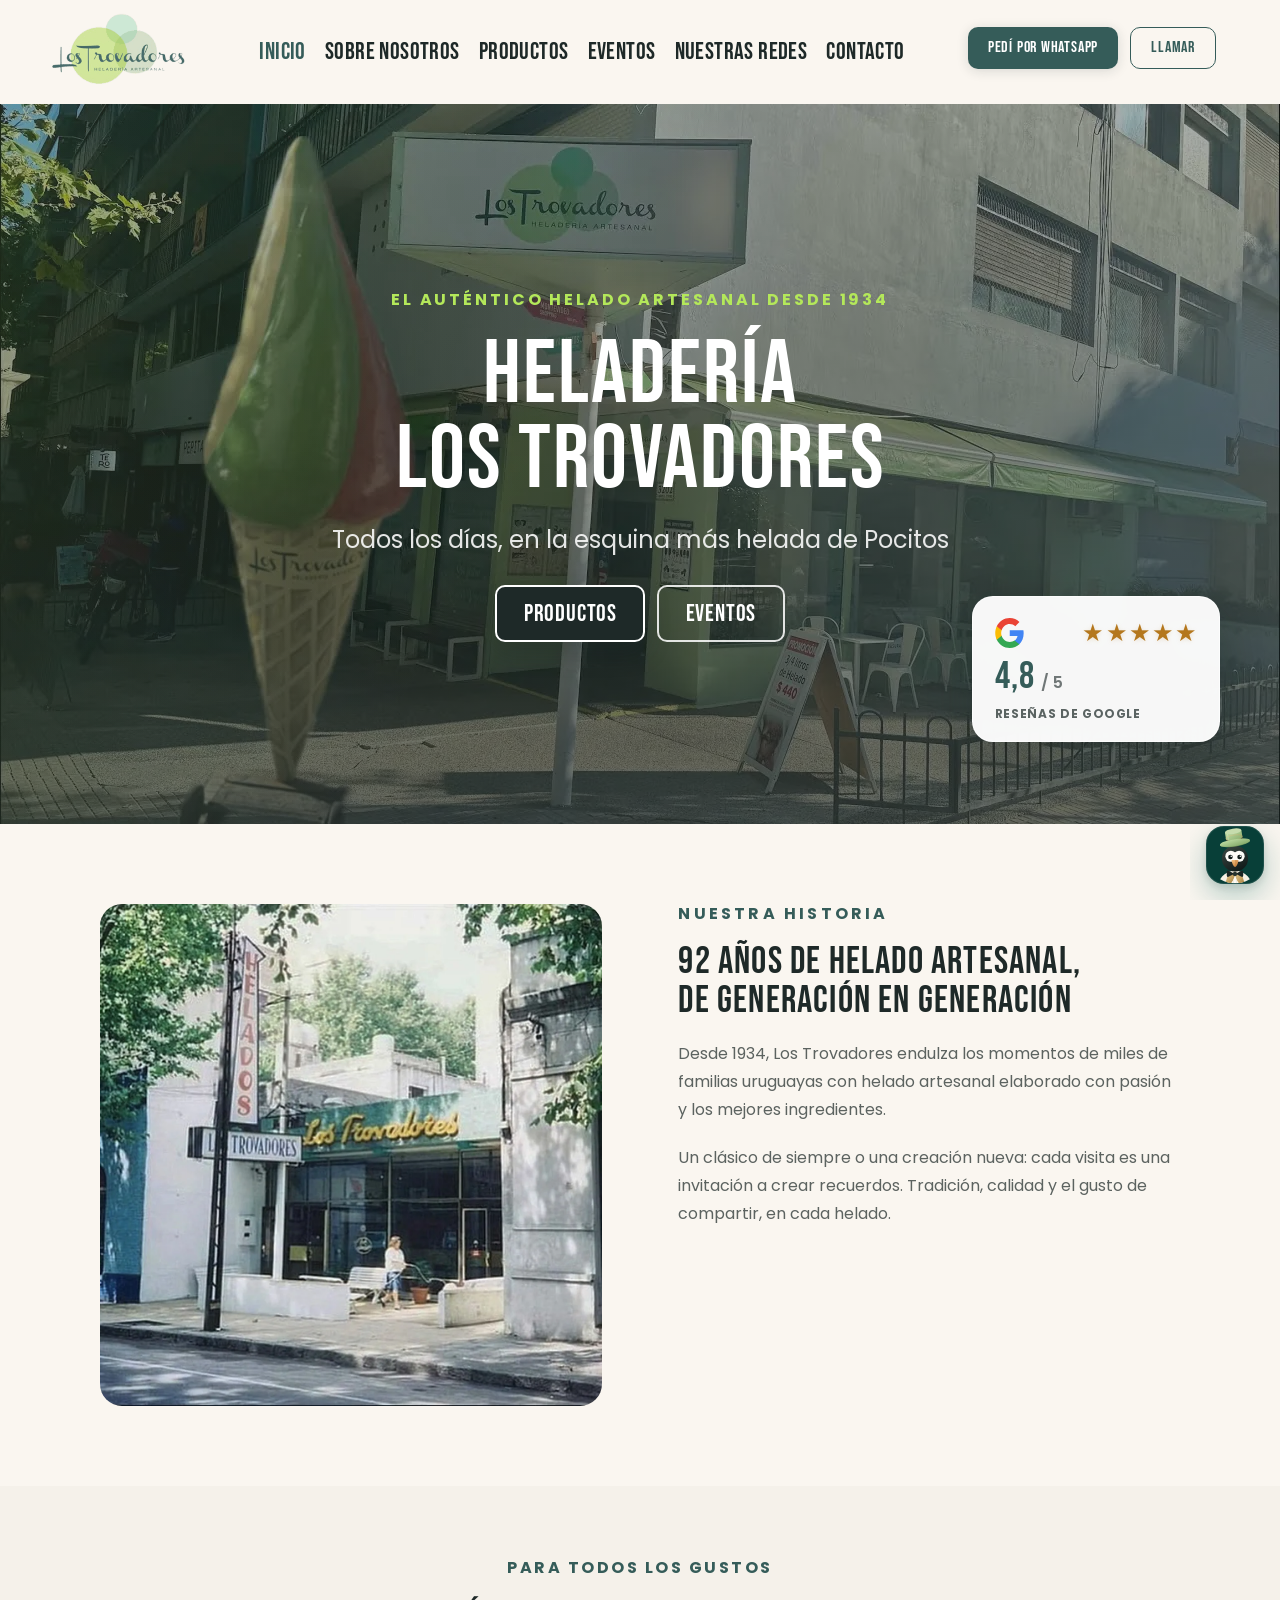
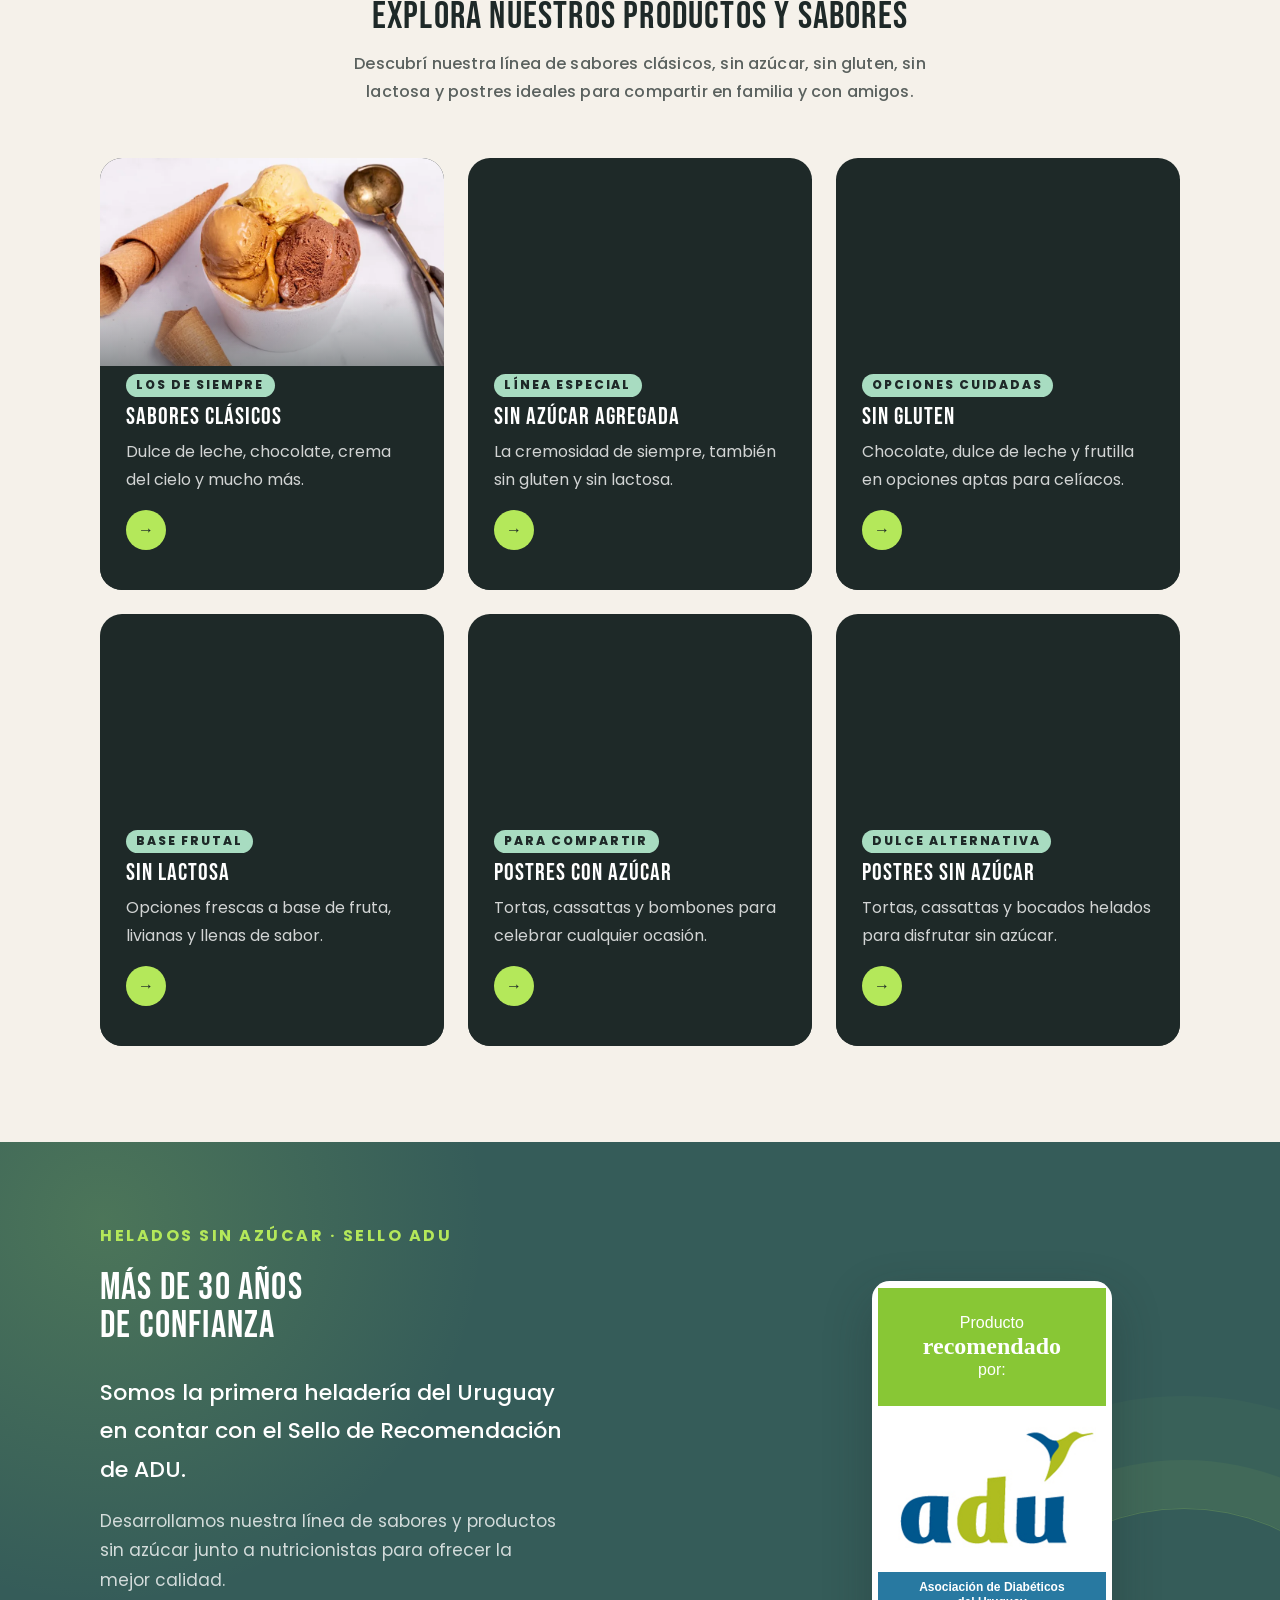
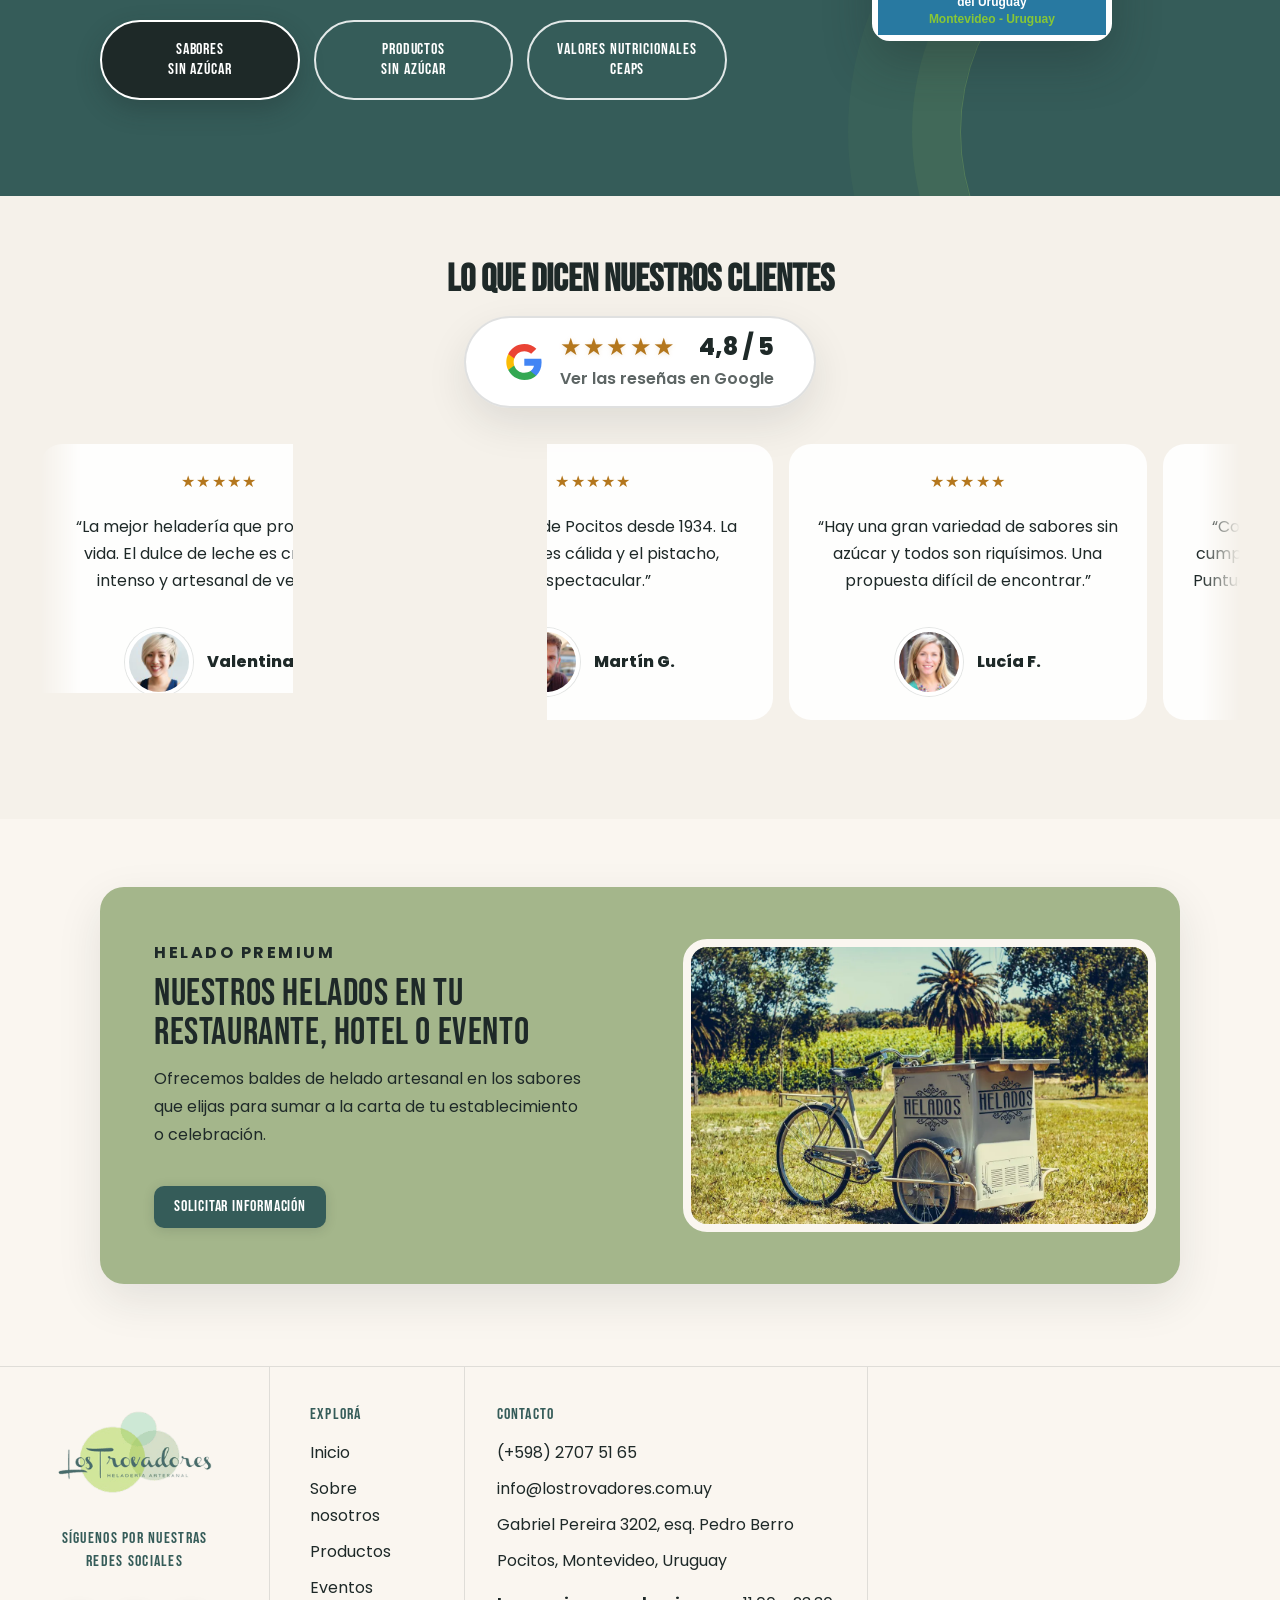
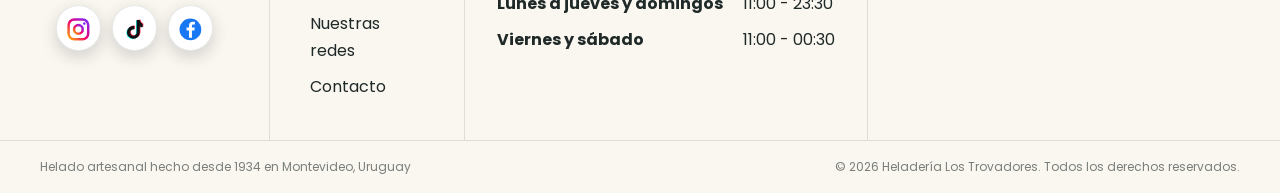
==== commit 6d06b98a: "Actualizar acciones de la sección sin azúcar" ====
--- a/index.html
+++ b/index.html
@@ -31,7 +31,7 @@
       rel="stylesheet"
       href="https://fonts.googleapis.com/css2?family=Bebas+Neue&amp;family=Poppins:wght@400;500;600;700;800;900&amp;display=swap"
     >
-    <link rel="stylesheet" href="assets/styles.css?v=20260822-resenas-compacta-hero-actions">
+    <link rel="stylesheet" href="assets/styles.css?v=20260822-resenas-compacta-actions-v2">
     <title>Heladería Los Trovadores | Helado artesanal en Pocitos</title>
     <script id="local-business-data" type="application/ld+json"></script>
     <script src="assets/site-config.js" defer></script>
@@ -269,20 +269,29 @@
             </p>
             <div class="button-row sugarfree-proof__actions">
               <a
-                class="button button--accent sugarfree-proof__link"
+                class="button sugarfree-proof__link sugarfree-proof__link--primary"
                 href="productos.html#sin-azucar"
                 aria-label="Ver los sabores de helado sin azúcar"
-              >Sabores sin azúcar</a>
+              >
+                <span>Sabores</span>
+                <span>sin azúcar</span>
+              </a>
               <a
-                class="button button--accent sugarfree-proof__link"
+                class="button sugarfree-proof__link sugarfree-proof__link--secondary"
                 href="productos.html#postres-sin-azucar"
                 aria-label="Ver los productos sin azúcar"
-              >Productos sin azúcar</a>
+              >
+                <span>Productos</span>
+                <span>sin azúcar</span>
+              </a>
               <a
-                class="button button--accent sugarfree-proof__link"
+                class="button sugarfree-proof__link sugarfree-proof__link--secondary"
                 href="productos.html#guia-ceaps"
                 aria-label="Consultar los valores nutricionales CEAPS"
-              >Valores Nutricionales CEAPS</a>
+              >
+                <span>Valores nutricionales</span>
+                <span>CEAPS</span>
+              </a>
             </div>
           </div>
 
--- a/assets/styles.css
+++ b/assets/styles.css
@@ -5978,8 +5978,46 @@
   }
 
   .sugarfree-proof__link {
-    min-height: 3.6rem;
-    padding-inline: 1.6rem;
+    min-height: 5rem;
+    flex-direction: column;
+    gap: 0.15rem;
+    padding: 0.8rem 1.25rem;
+    border: 2px solid var(--white);
+    border-radius: var(--radius-pill);
+    font-size: var(--type-2);
+    letter-spacing: 0.06em;
+    line-height: 1.1;
+    box-shadow: none;
+  }
+
+  .sugarfree-proof__link span {
+    display: block;
+  }
+
+  .sugarfree-proof__link--primary {
+    color: var(--white);
+    background: var(--brand-dark);
+    box-shadow: 0 10px 24px rgb(var(--brand-dark-rgb) / 28%);
+  }
+
+  .sugarfree-proof__link--primary:hover {
+    color: var(--white);
+    background: transparent;
+    border-color: var(--white);
+    box-shadow: none;
+  }
+
+  .sugarfree-proof__link--secondary {
+    color: var(--white);
+    background: transparent;
+    border-color: rgb(var(--white-rgb) / 86%);
+  }
+
+  .sugarfree-proof__link--secondary:hover {
+    color: var(--white);
+    background: var(--brand-dark);
+    border-color: var(--brand-dark);
+    box-shadow: 0 10px 24px rgb(var(--brand-dark-rgb) / 28%);
   }
 
   .sugarfree-proof__actions {
@@ -5991,7 +6029,6 @@
 
   .sugarfree-proof__actions .button {
     width: 100%;
-    padding-inline: 1rem;
     text-align: center;
   }
 
@@ -6453,13 +6490,14 @@
   body[data-page="inicio"] .hero .hero-action--primary {
     color: var(--white);
     background: var(--brand-dark);
+    border-color: var(--white);
     box-shadow: 0 10px 24px rgb(var(--brand-dark-rgb) / 28%);
   }
 
   body[data-page="inicio"] .hero .hero-action--primary:hover {
     color: var(--white);
     background: transparent;
-    border-color: rgb(var(--white-rgb) / 86%);
+    border-color: var(--white);
     box-shadow: none;
   }
 
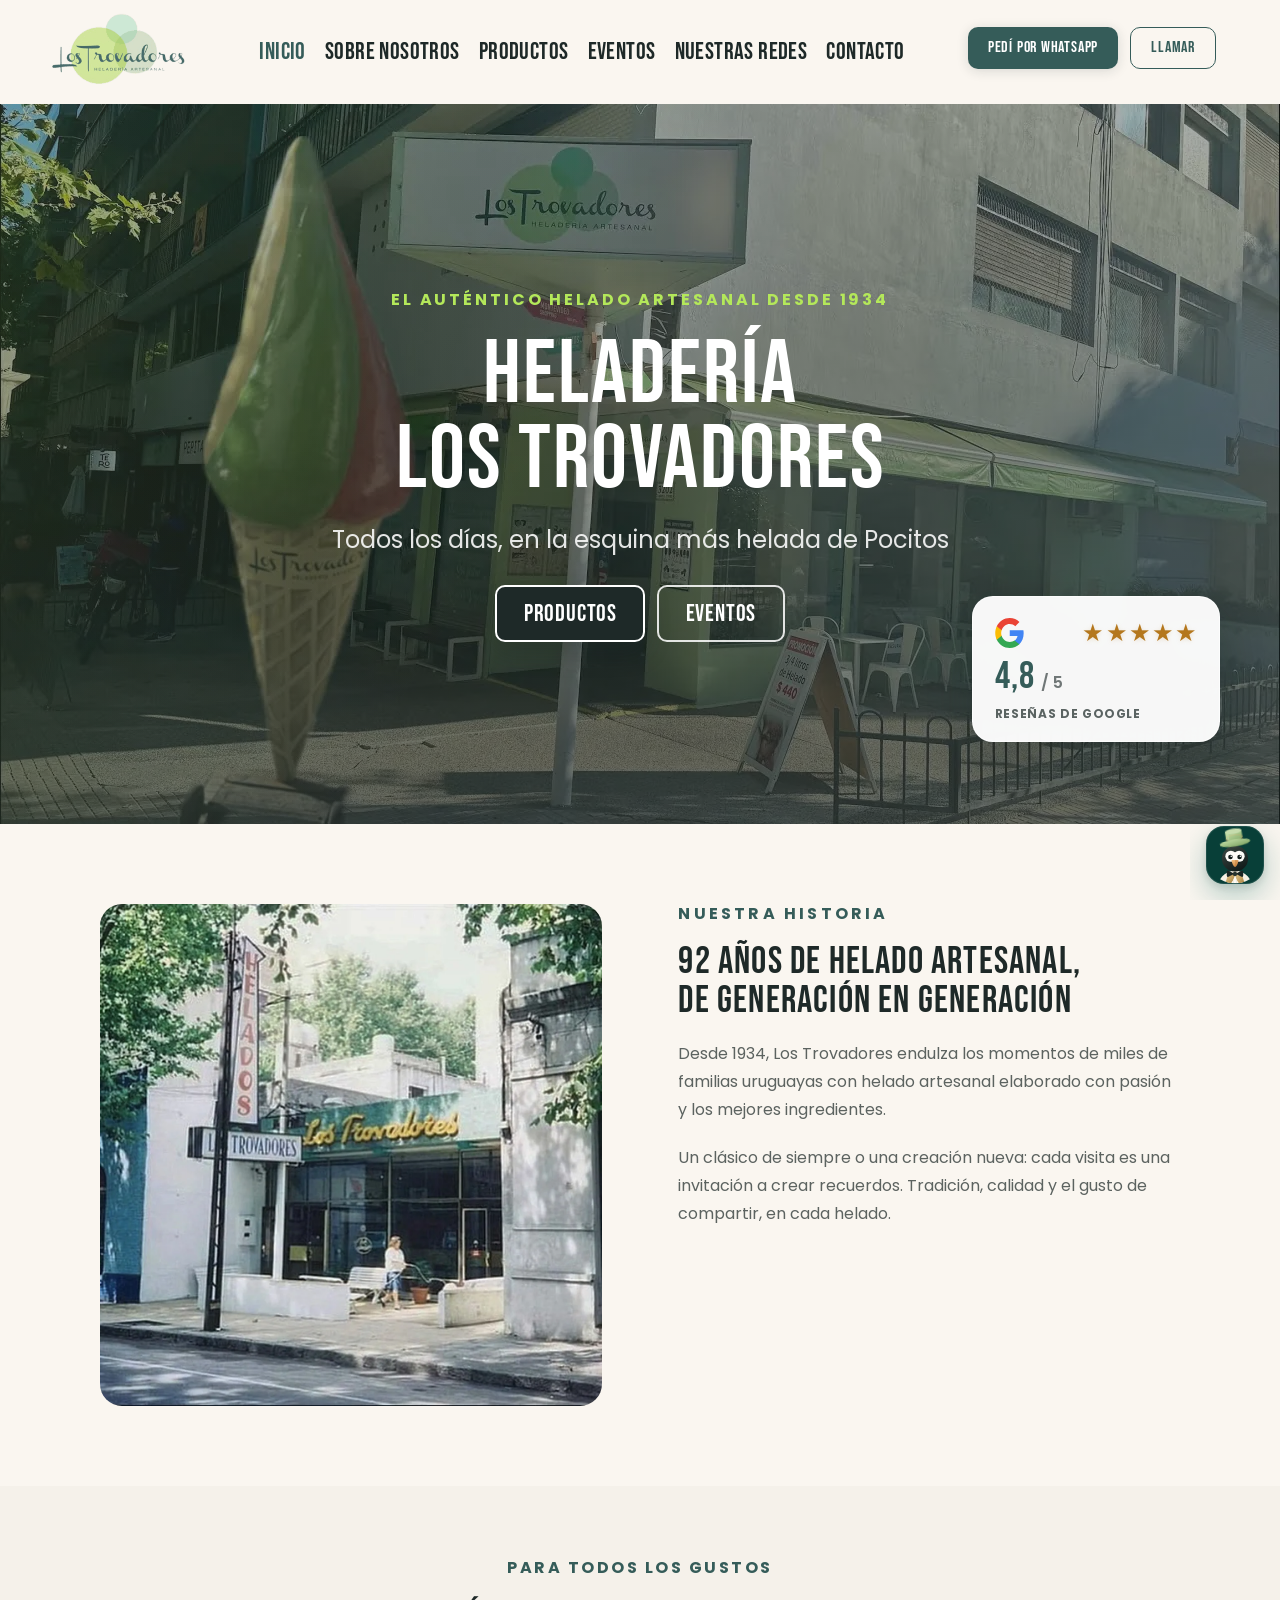
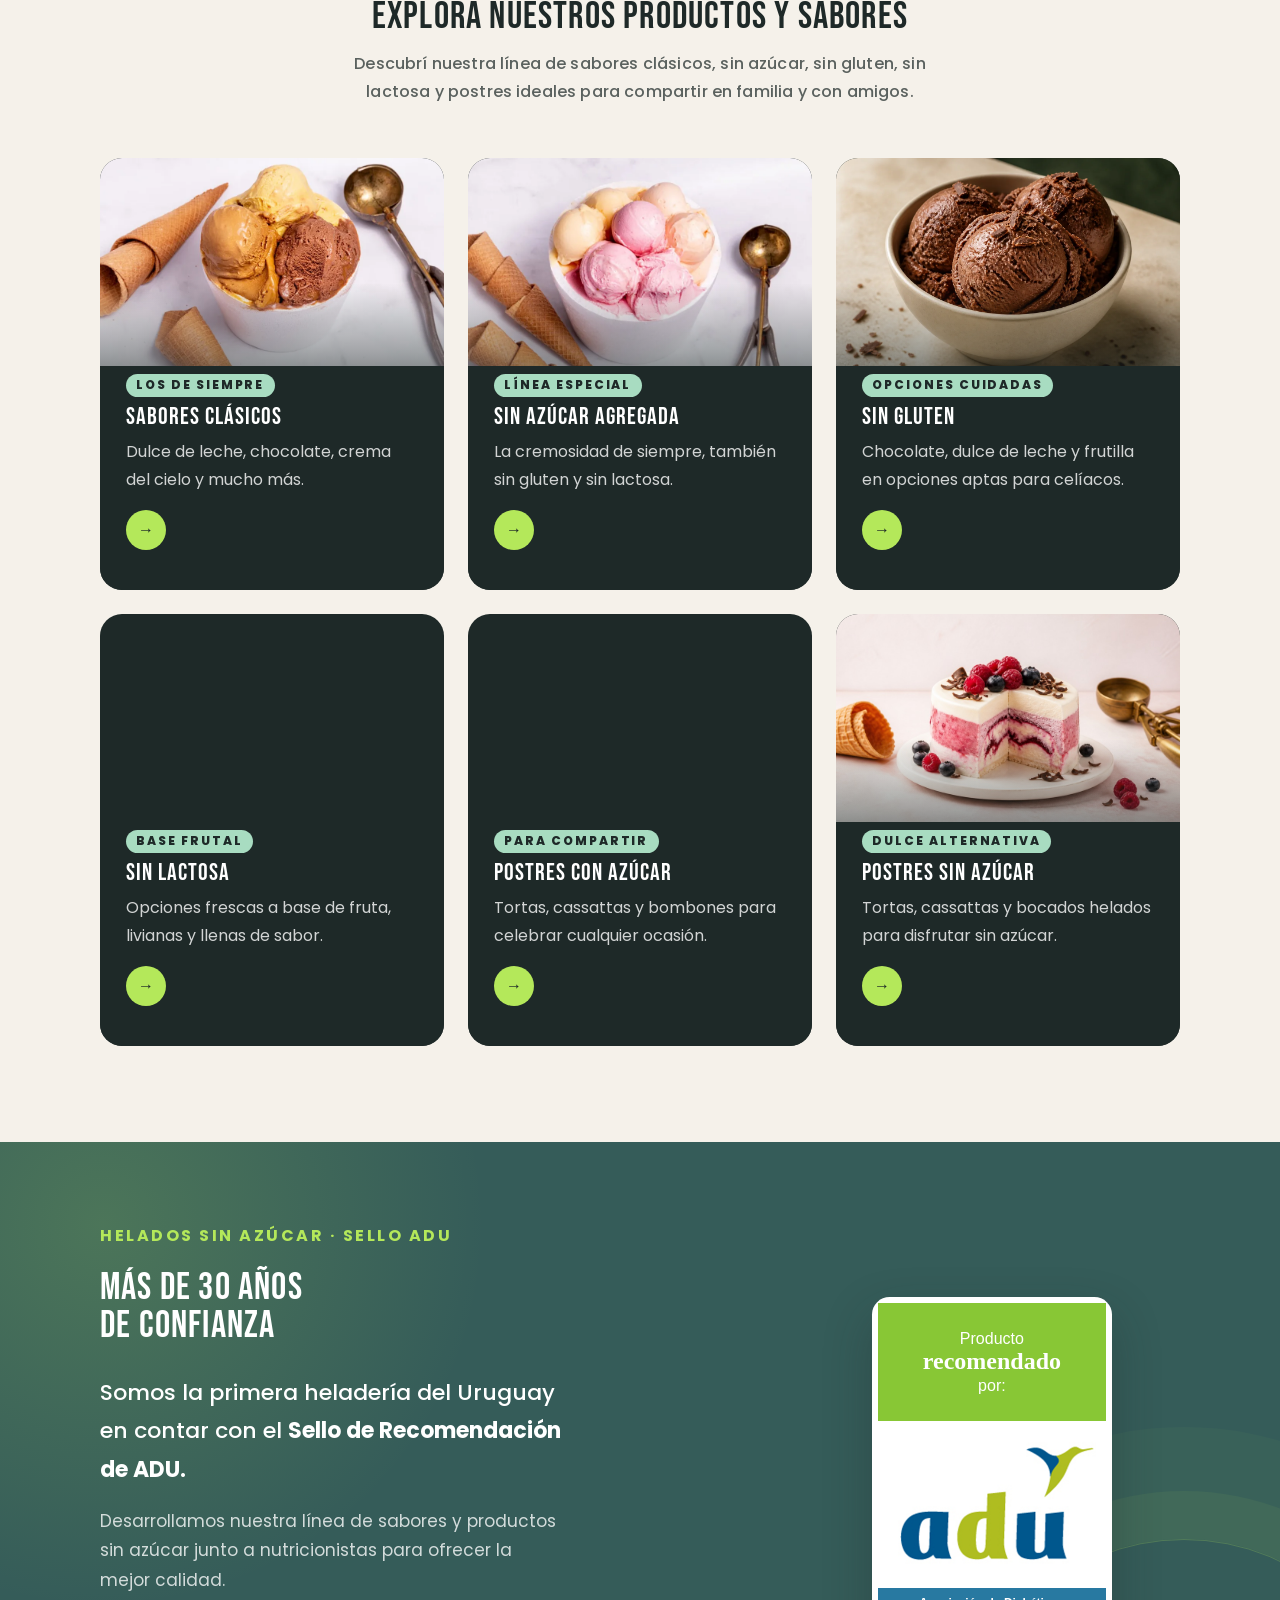
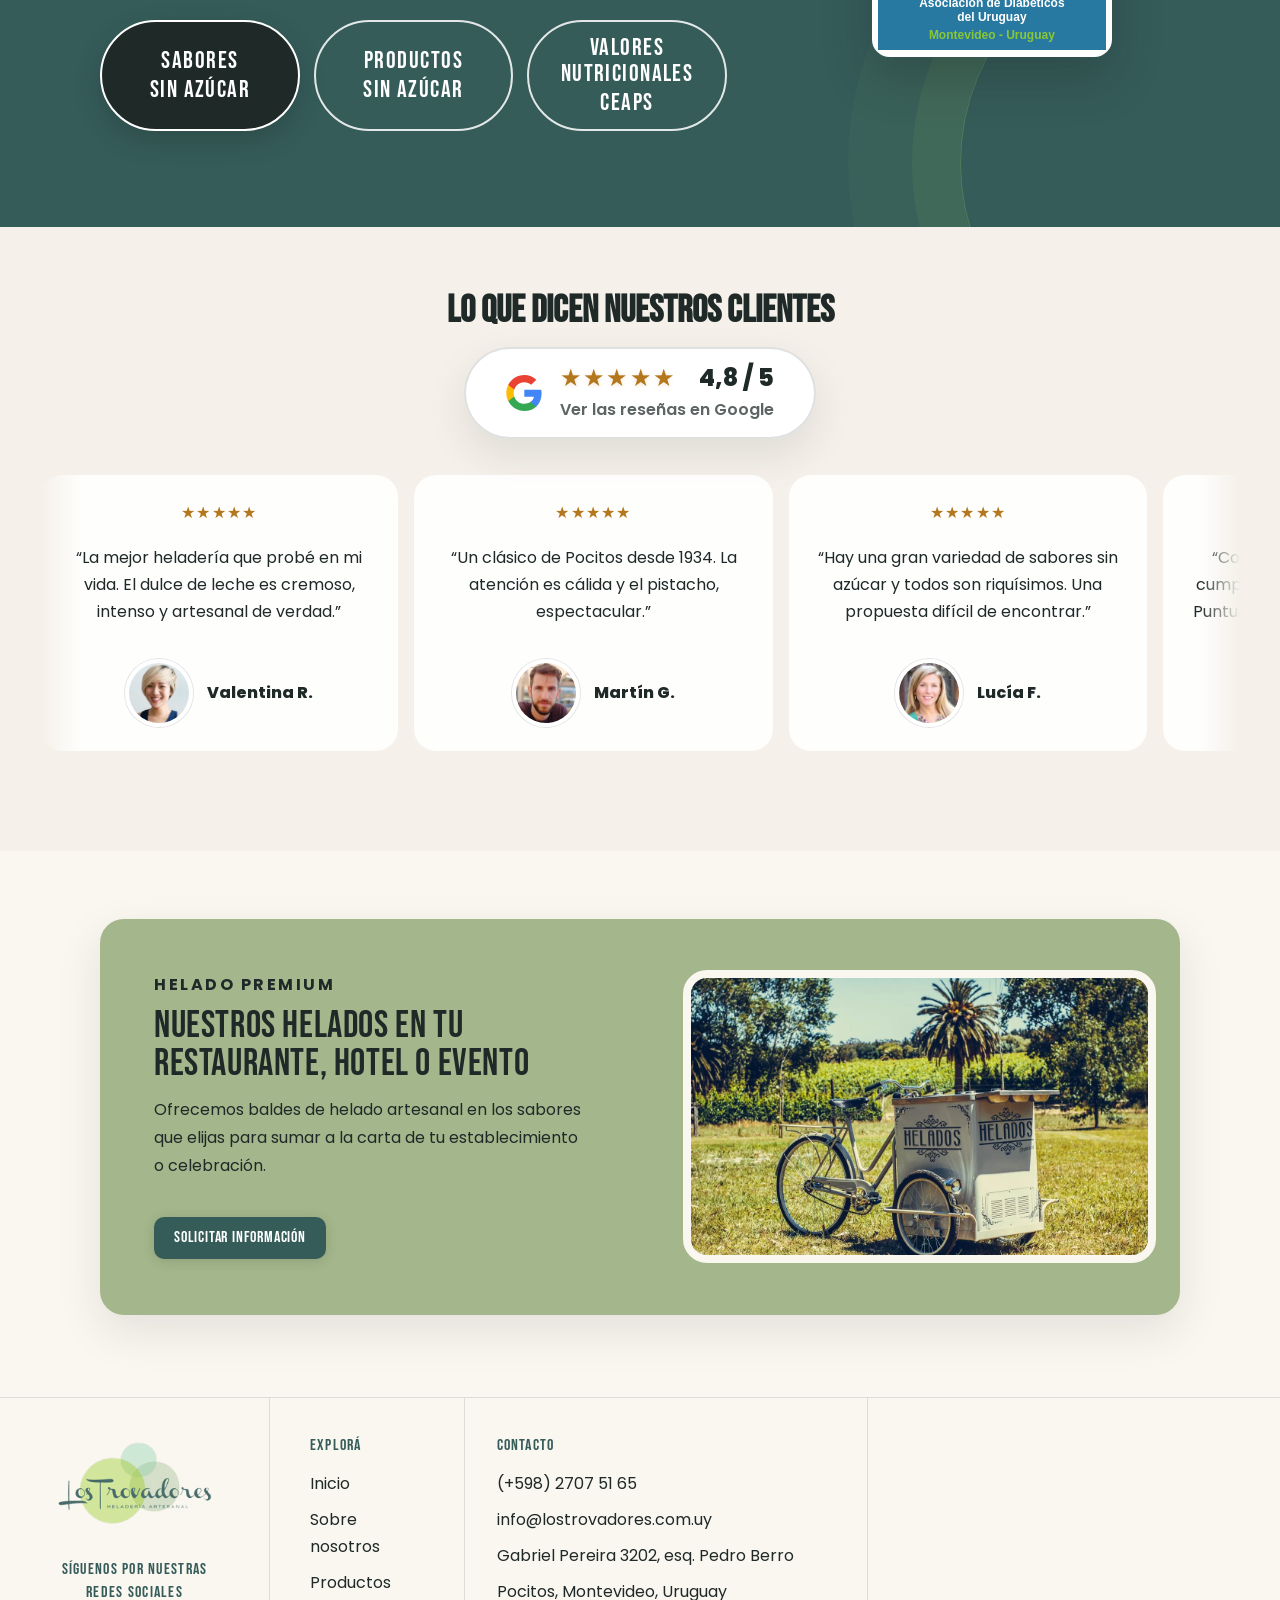
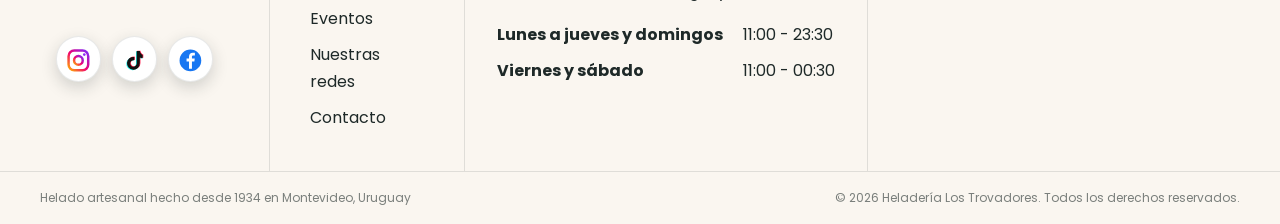
==== commit d6f65f54: "Refinar acciones y sello ADU de la portada" ====
--- a/index.html
+++ b/index.html
@@ -31,7 +31,7 @@
       rel="stylesheet"
       href="https://fonts.googleapis.com/css2?family=Bebas+Neue&amp;family=Poppins:wght@400;500;600;700;800;900&amp;display=swap"
     >
-    <link rel="stylesheet" href="assets/styles.css?v=20260822-resenas-compacta-actions-v2">
+    <link rel="stylesheet" href="assets/styles.css?v=20260822-resenas-compacta-actions-v3">
     <title>Heladería Los Trovadores | Helado artesanal en Pocitos</title>
     <script id="local-business-data" type="application/ld+json"></script>
     <script src="assets/site-config.js" defer></script>
@@ -258,8 +258,8 @@
               Más de 30 años de confianza
             </h2>
             <p class="sugarfree-proof__statement">
-              Somos la primera heladería del Uruguay en contar con el Sello de
-              Recomendación de ADU.
+              Somos la primera heladería del Uruguay en contar con el
+              <strong>Sello de Recomendación de ADU.</strong>
             </p>
             <p
               class="sugarfree-proof__statement sugarfree-proof__statement--continuation"
--- a/assets/styles.css
+++ b/assets/styles.css
@@ -5984,7 +5984,7 @@
     padding: 0.8rem 1.25rem;
     border: 2px solid var(--white);
     border-radius: var(--radius-pill);
-    font-size: var(--type-2);
+    font-size: var(--type-3);
     letter-spacing: 0.06em;
     line-height: 1.1;
     box-shadow: none;
